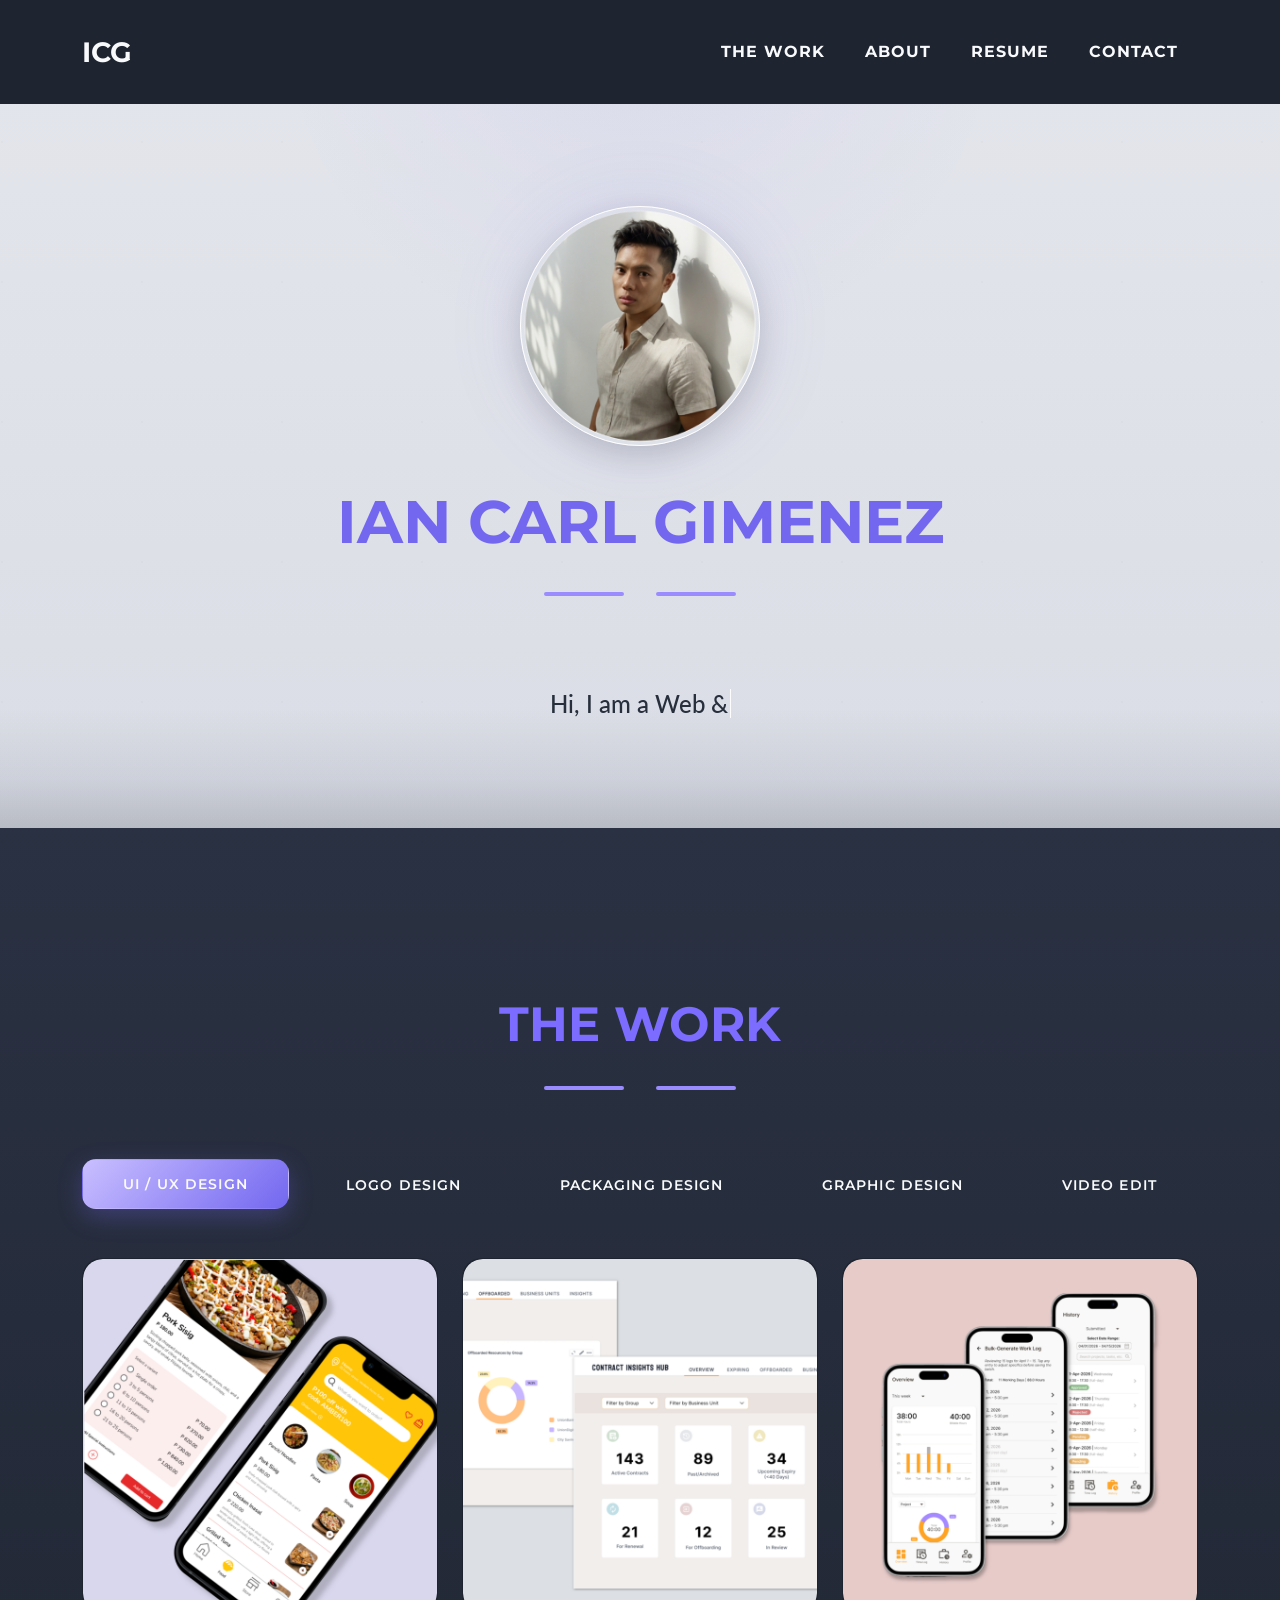
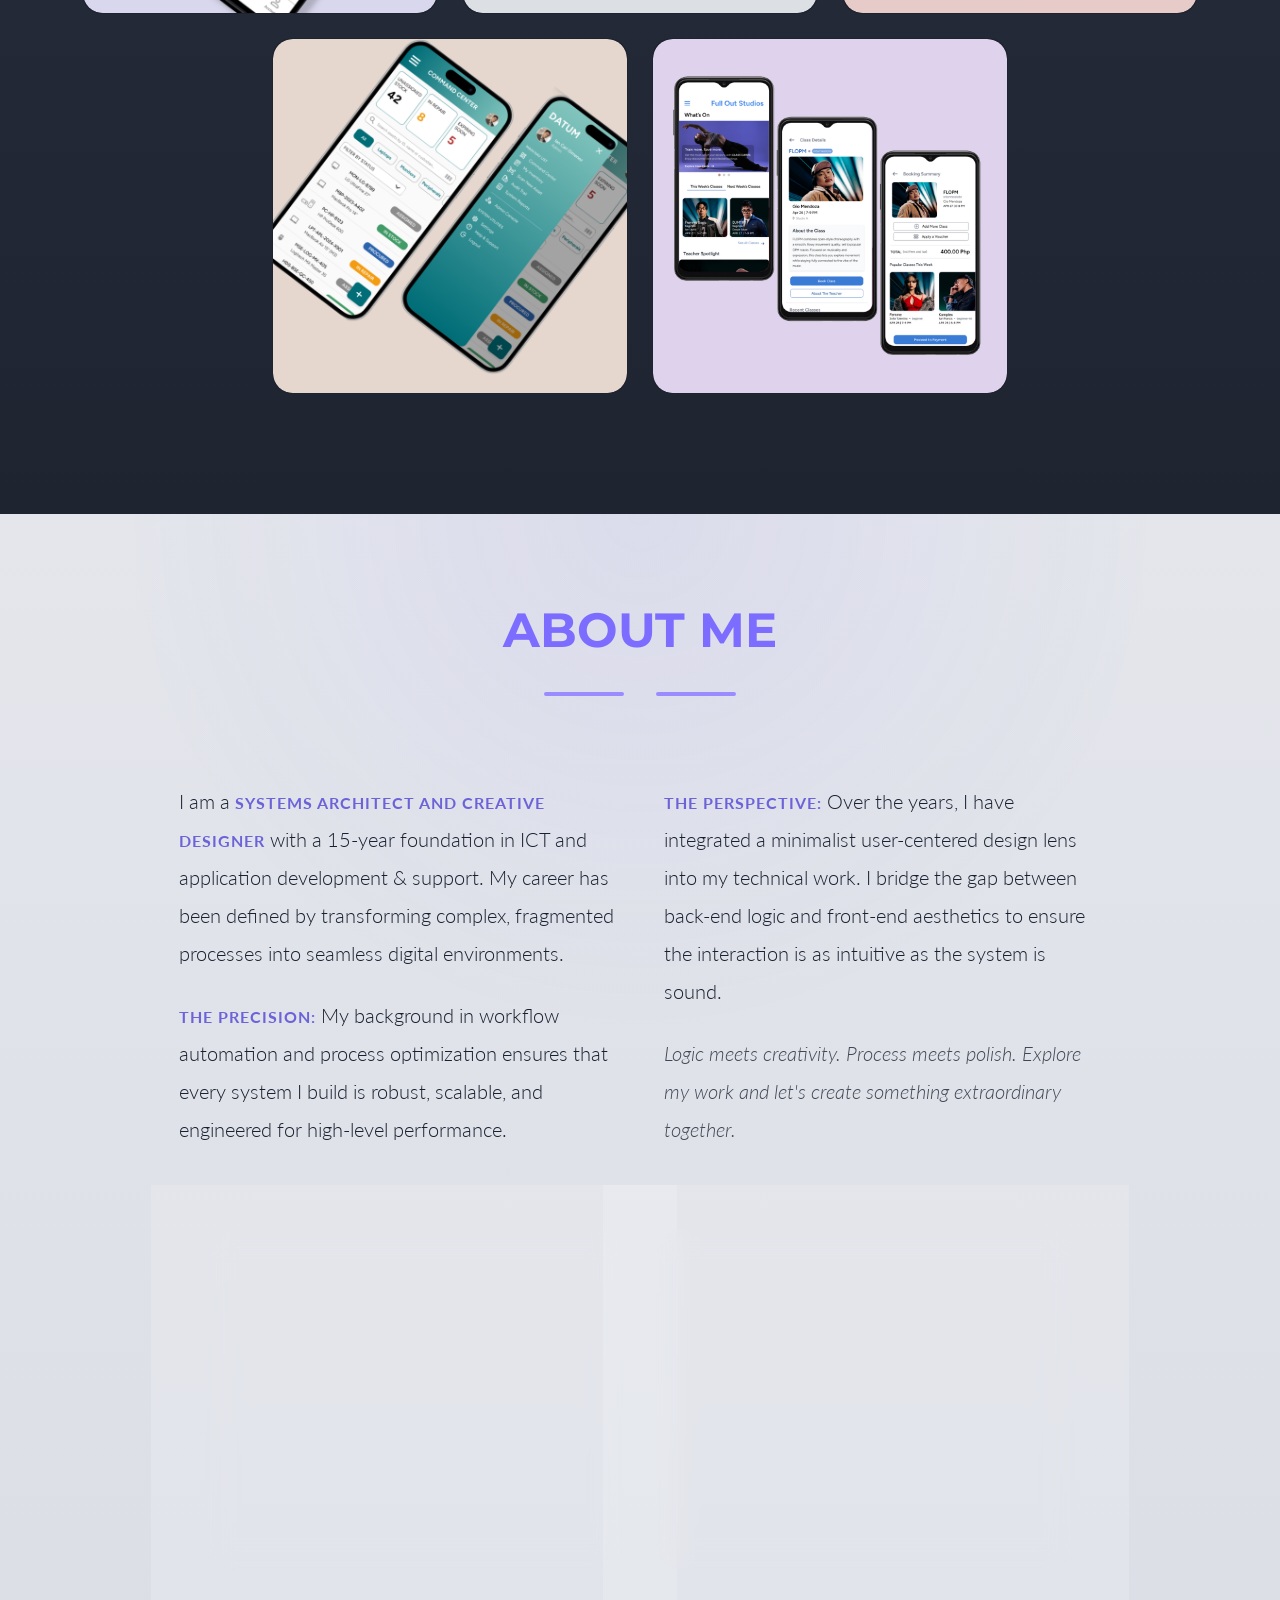
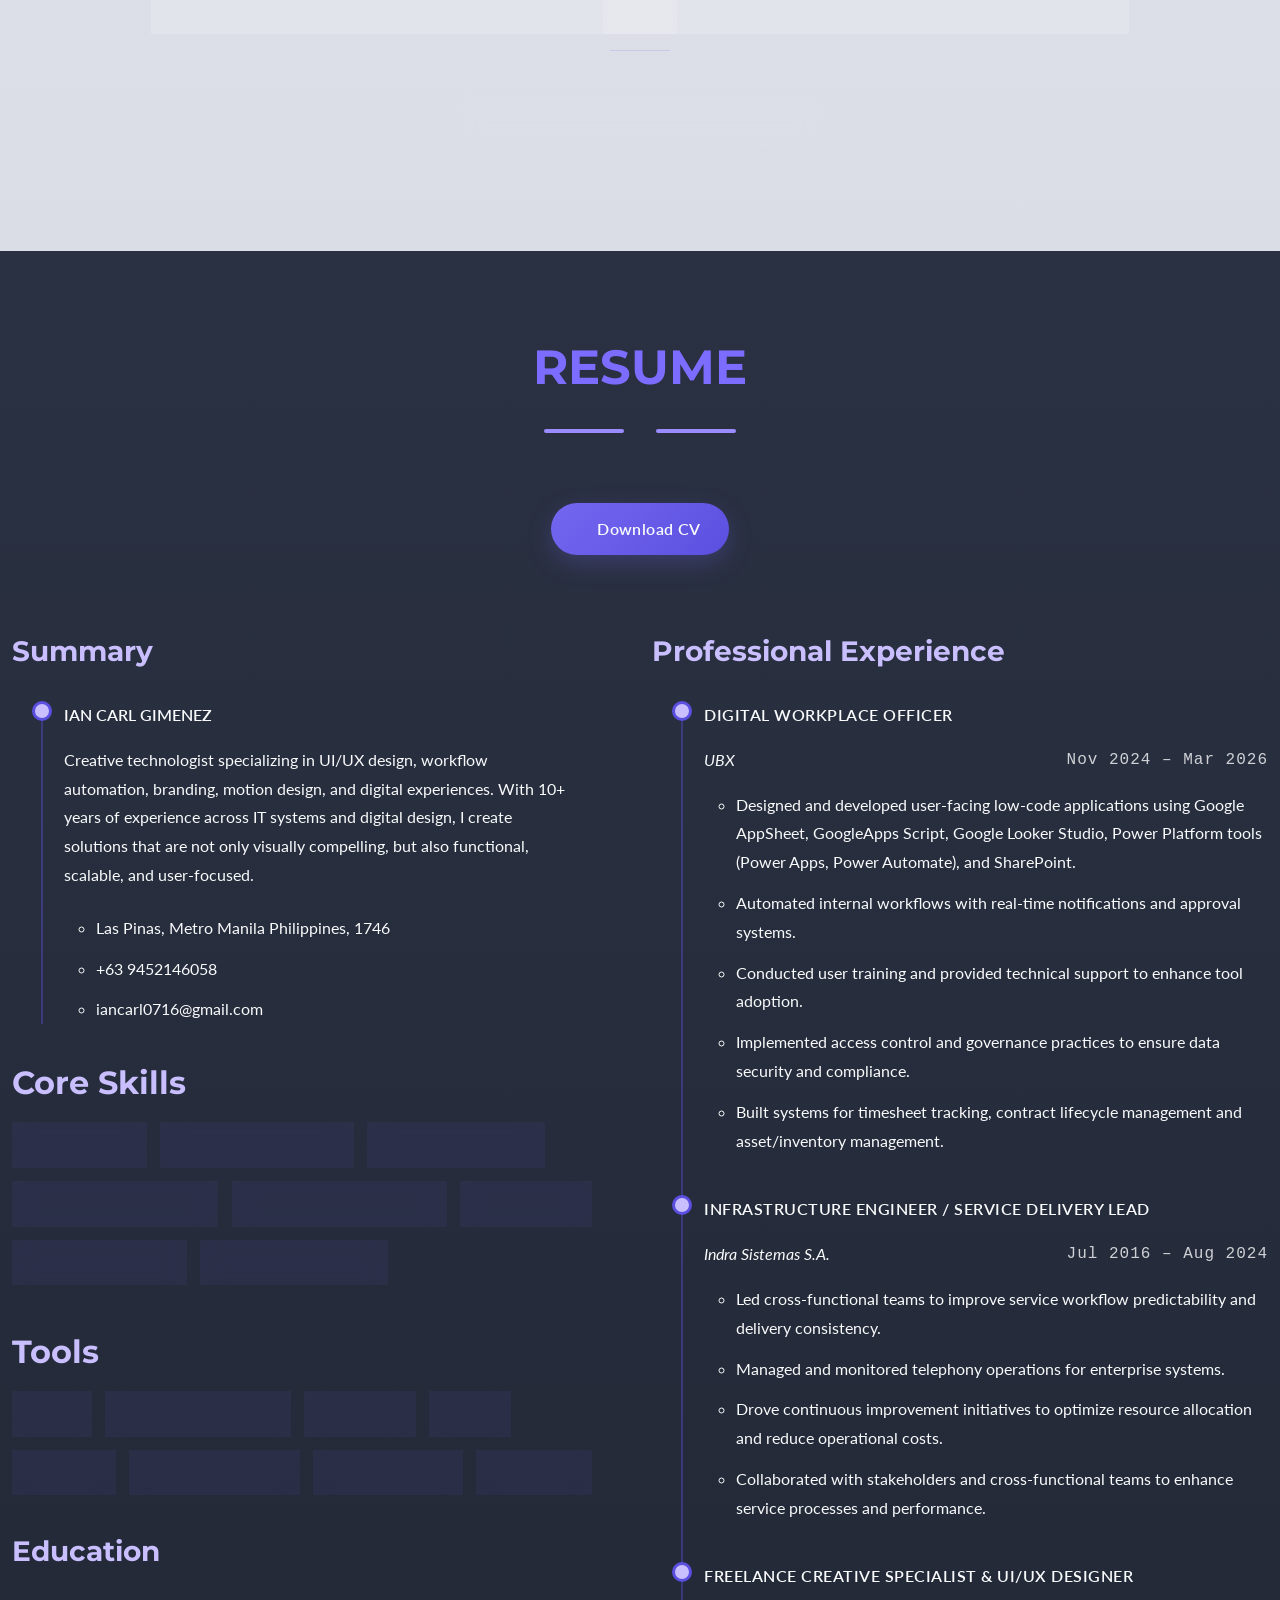
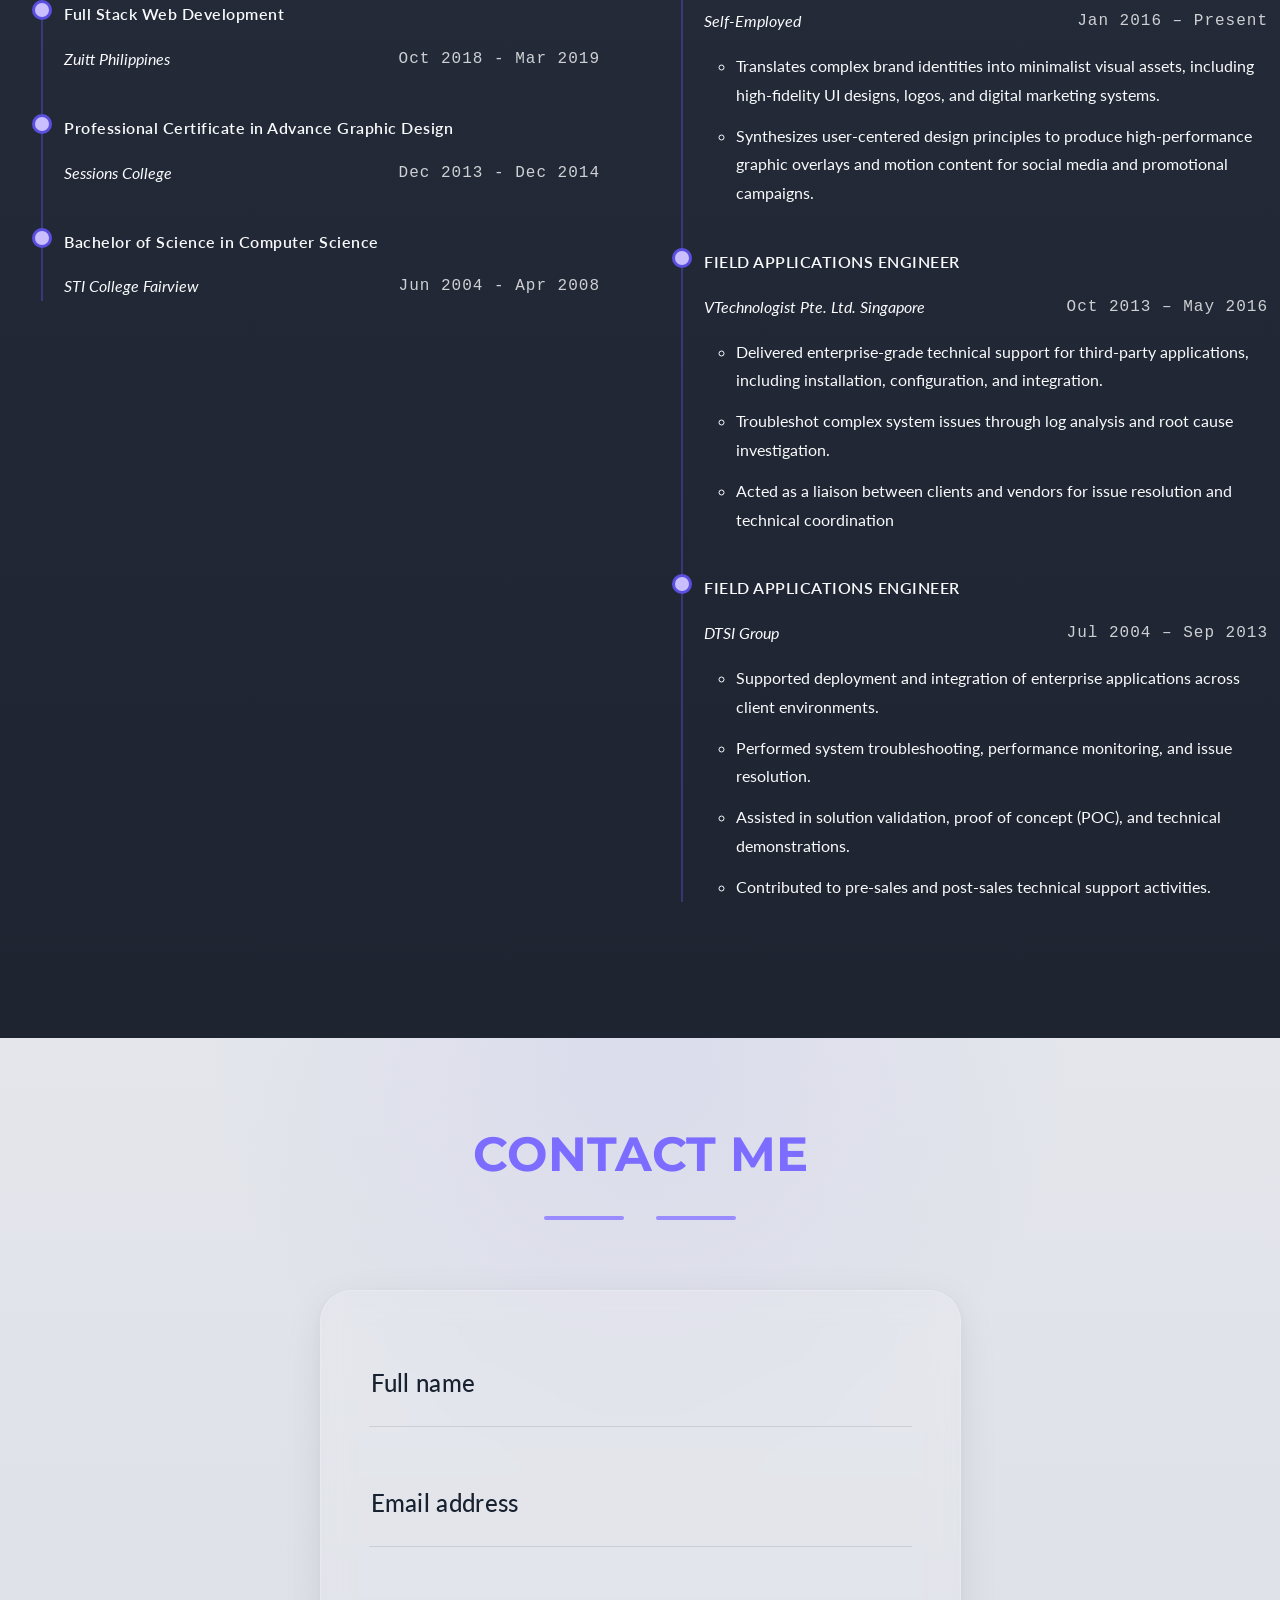
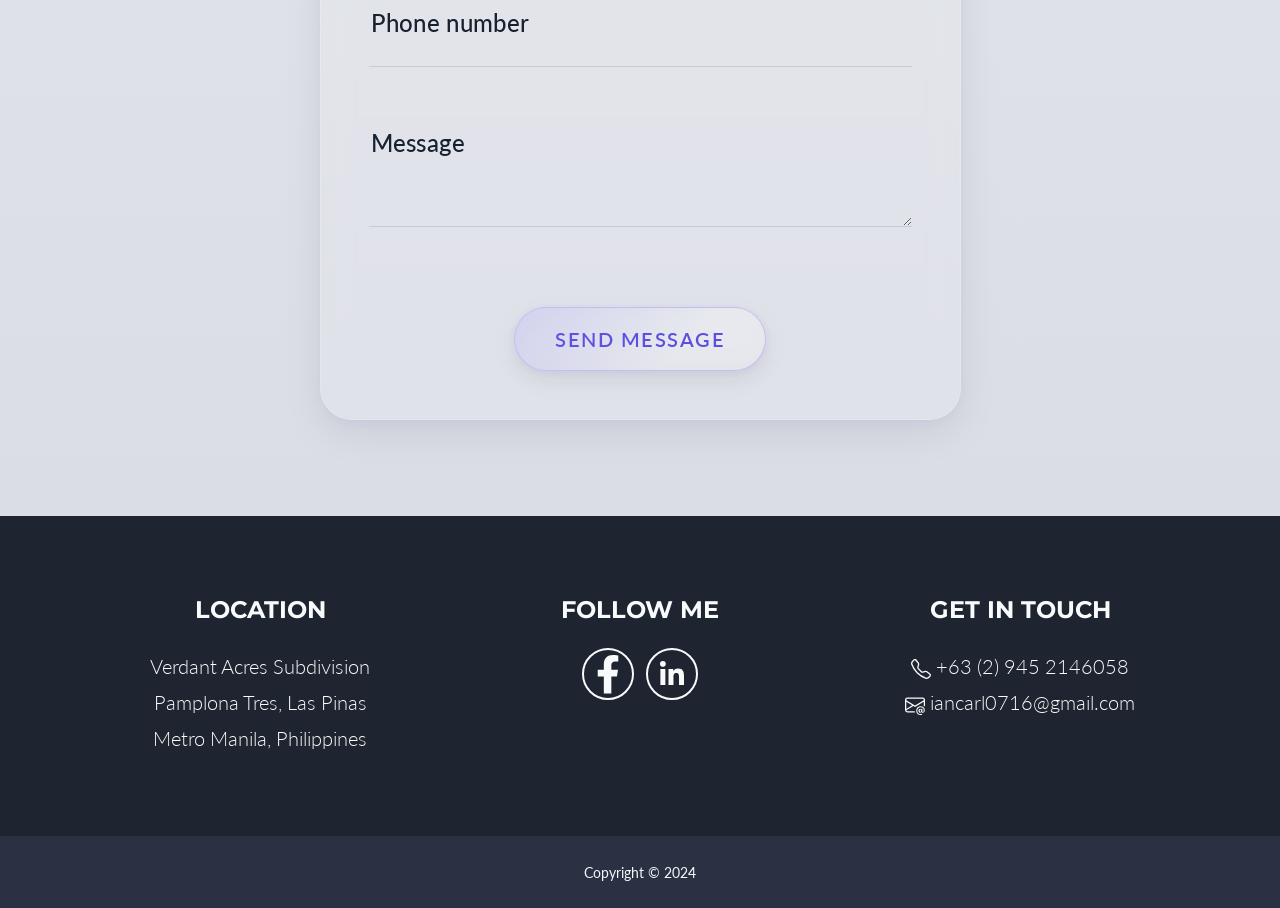
==== index.html @ d0d4a638 "Updated the YouTube link in the video edit section" ====
<!DOCTYPE html>
<html>
<head>
	<meta charset="UTF-8" />
	<meta name="viewport" content="width=device-width, initial-scale=1.0">
	
	<title>Ian Carl Gimenez</title>
	
	<!-- BOOTSTRAP -->
	<link href="https://cdn.jsdelivr.net/npm/bootstrap@5.3.3/dist/css/bootstrap.min.css" rel="stylesheet" integrity="sha384-QWTKZyjpPEjISv5WaRU9OFeRpok6YctnYmDr5pNlyT2bRjXh0JMhjY6hW+ALEwIH" crossorigin="anonymous">
	
	
	<!-- Font Awesome icons (free version)-->
	<script src="https://use.fontawesome.com/releases/v6.3.0/js/all.js" crossorigin="anonymous"></script>
	<!-- Google fonts-->
	<link href="https://fonts.googleapis.com/css?family=Montserrat:400,700" rel="stylesheet" type="text/css" />
	<link href="https://fonts.googleapis.com/css?family=Lato:400,700,400italic,700italic" rel="stylesheet" type="text/css" />
	
	
	<link rel="stylesheet" href="https://cdn.jsdelivr.net/npm/bootstrap-icons@1.11.3/font/bootstrap-icons.min.css">
	<link rel="stylesheet" href="./assets/css/style.css">
</head>
<body onload="typeWriter();" data-bs-spy="scroll" data-bs-target="#mainNav" data-bs-offset="100" tabindex="0">
	<!-- Navigation -->
	<nav class="navbar navbar-expand-lg bg-navbar text-uppercase fixed-top" id="mainNav">
		<div class="container">
			<a class="navbar-brand" href="#page-top">ICG</a>
			<button class="navbar-toggler text-uppercase font-weight-bold bg-primary text-white rounded" type="button" data-bs-toggle="collapse" data-bs-target="#navbarResponsive" aria-controls="navbarResponsive" aria-expanded="false" aria-label="Toggle navigation">
				Menu
				<svg class="svg-inline--fa fa-bars" aria-hidden="true" focusable="false" data-prefix="fas" data-icon="bars" role="img" xmlns="http://www.w3.org/2000/svg" viewBox="0 0 448 512" data-fa-i2svg=""><path fill="currentColor" d="M0 96C0 78.3 14.3 64 32 64H416c17.7 0 32 14.3 32 32s-14.3 32-32 32H32C14.3 128 0 113.7 0 96zM0 256c0-17.7 14.3-32 32-32H416c17.7 0 32 14.3 32 32s-14.3 32-32 32H32c-17.7 0-32-14.3-32-32zM448 416c0 17.7-14.3 32-32 32H32c-17.7 0-32-14.3-32-32s14.3-32 32-32H416c17.7 0 32 14.3 32 32z"></path></svg><!-- <i class="fas fa-bars"></i> Font Awesome fontawesome.com -->
			</button>
			<div class="collapse navbar-collapse" id="navbarResponsive">
				<ul class="navbar-nav ms-auto">
					<li class="nav-item mx-0 mx-lg-1"><a class="nav-link py-3 px-0 px-lg-3" href="#portfolio">The Work</a></li>
					<li class="nav-item mx-0 mx-lg-1"><a class="nav-link py-3 px-0 px-lg-3" href="#about">About</a></li>
					<li class="nav-item mx-0 mx-lg-1"><a class="nav-link py-3 px-0 px-lg-3" href="#resume">Resume</a></li>
					<li class="nav-item mx-0 mx-lg-1"><a class="nav-link py-3 px-0 px-lg-3" href="#contact">Contact</a></li>
				</ul>
			</div>
		</div>
	</nav>
	
	<!-- Masthead -->
	<header class="masthead bg-primary text-secondary text-center">
		<div class="container d-flex align-items-center flex-column">
			<!-- Masthead Avatar Image-->
			<img class="masthead-avatar mb-5" src="./assets/img/me.png" alt="...">
			<!-- Masthead Heading-->
			<h1 class="masthead-heading text-uppercase mb-0">Ian Carl Gimenez</h1>
			<!-- Icon Divider-->
			<div class="divider-custom divider-light">
				<div class="divider-custom-line"></div>
				<div class="divider-custom-icon"><svg class="svg-inline--fa fa-star" aria-hidden="true" focusable="false" data-prefix="fas" data-icon="star" role="img" xmlns="http://www.w3.org/2000/svg" viewBox="0 0 576 512" data-fa-i2svg=""><path fill="currentColor" d="M316.9 18C311.6 7 300.4 0 288.1 0s-23.4 7-28.8 18L195 150.3 51.4 171.5c-12 1.8-22 10.2-25.7 21.7s-.7 24.2 7.9 32.7L137.8 329 113.2 474.7c-2 12 3 24.2 12.9 31.3s23 8 33.8 2.3l128.3-68.5 128.3 68.5c10.8 5.7 23.9 4.9 33.8-2.3s14.9-19.3 12.9-31.3L438.5 329 542.7 225.9c8.6-8.5 11.7-21.2 7.9-32.7s-13.7-19.9-25.7-21.7L381.2 150.3 316.9 18z"></path></svg><!-- <i class="fas fa-star"></i> Font Awesome fontawesome.com --></div>
				<div class="divider-custom-line"></div>
			</div>
			<!-- Masthead Subheading-->
			<p id="my-roles" class="masthead-subheading font-weight-light mb-0 typewrite" data-period="2000" data-type='["Hi, I am a Web & Graphic Designer.","I am a Workflow Automation Specialist.","I am a Video Editor.","I am Creative.","I love to design."]'>	
				<span class="wrap"></span>
			</p>

			<p class="visually-hidden">Ian Carl Gimenez: Software Engineer Architect, Digital Workplace Officer, and Workflow Automation Expert.</p>
		</div>
	</header>
	
	<!-- Portfolio Section -->
	<section class="page-section portfolio bg-secondary" id="portfolio">
		<div class="container">
			<!-- Portfolio Section Heading-->
			<h2 class="page-section-heading text-center text-uppercase text-secondary mb-0">The Work</h2>
			<!-- Icon Divider-->
			<div class="divider-custom">
				<div class="divider-custom-line"></div>
				<div class="divider-custom-icon"><svg class="svg-inline--fa fa-star" aria-hidden="true" focusable="false" data-prefix="fas" data-icon="star" role="img" xmlns="http://www.w3.org/2000/svg" viewBox="0 0 576 512" data-fa-i2svg=""><path fill="currentColor" d="M316.9 18C311.6 7 300.4 0 288.1 0s-23.4 7-28.8 18L195 150.3 51.4 171.5c-12 1.8-22 10.2-25.7 21.7s-.7 24.2 7.9 32.7L137.8 329 113.2 474.7c-2 12 3 24.2 12.9 31.3s23 8 33.8 2.3l128.3-68.5 128.3 68.5c10.8 5.7 23.9 4.9 33.8-2.3s14.9-19.3 12.9-31.3L438.5 329 542.7 225.9c8.6-8.5 11.7-21.2 7.9-32.7s-13.7-19.9-25.7-21.7L381.2 150.3 316.9 18z"></path></svg><!-- <i class="fas fa-star"></i> Font Awesome fontawesome.com --></div>
				<div class="divider-custom-line"></div>
			</div>
			
			<ul class="nav nav-pills nav-fill mb-3" id="portfolio-tab" role="tablist">

				<li class="nav-item">
					<a class="nav-link active" id="pills-uiux-tab" data-bs-toggle="pill" data-bs-target="#pills-uiux" role="tab" aria-controls="pills-uiux" aria-selected="false">UI / UX Design</a>
				</li>

				<li class="nav-item">
					<a class="nav-link" id="pills-branding-tab" data-bs-toggle="pill" data-bs-target="#pills-branding" role="tab" aria-controls="pills-branding" aria-selected="true">Logo Design</a>
				</li>

				<li class="nav-item">
					<a class="nav-link" id="pills-packaging-tab" data-bs-toggle="pill" data-bs-target="#pills-packaging" role="tab" aria-controls="pills-packaging" aria-selected="false">Packaging Design</a>
				</li>

				<li class="nav-item">
					<a class="nav-link" id="pills-graphic-tab" data-bs-toggle="pill" data-bs-target="#pills-graphic" role="tab" aria-controls="pills-graphic" aria-selected="false">Graphic Design</a>
				</li>

				<li class="nav-item">
					<a class="nav-link" id="pills-video-tab" data-bs-toggle="pill" data-bs-target="#pills-video" role="tab" aria-controls="pills-video" aria-selected="false">Video Edit</a>
				</li>
			</ul>

			<div class="tab-content" id="pills-tabContent">

				<!-- UI / UX DESIGN SECTION -->
				<div class="tab-pane show active" id="pills-uiux" role="tabpanel" aria-labelledby="pills-uiux-tab">
					
					<!-- Portfolio Grid Items-->
					<div class="row justify-content-center mt-5" id="uiux-grid">

						<!-- Portfolio Item - UI/UX DESIGN Item 1-->
						<div class="col-md-6 col-lg-4 mb-4">
							<div class="portfolio-item mx-auto" data-bs-toggle="modal" data-bs-target="#modal-amber-food">
								<div class="custom-hover-caption h-100 w-100">
									<div class="custom-hover-content text-white">

										<div class="center-content-box">
											<svg class="svg-inline--fa fa-plus fa-3x plus-icon" aria-hidden="true" focusable="false" data-prefix="fas" data-icon="plus" role="img" xmlns="http://www.w3.org/2000/svg" viewBox="0 0 448 512" data-fa-i2svg=""><path fill="currentColor" d="M240 80c0-17.7-14.3-32-32-32s-32 14.3-32 32V224H32c-17.7 0-32 14.3-32 32s14.3 32 32 32H176V432c0 17.7 14.3 32 32 32s32-14.3 32-32V288H384c17.7 0 32-14.3 32-32s-14.3-32-32-32H240V80z"></path></svg>
										</div>

										<div class="bottom-text-box w-100">
											<h5 class="thumbnail-title">Amber Food App</h5>
										</div>
										
									</div> 
								</div>
								
								<img class="img-fluid" src="assets/img/portfolio/amber food mobile app.png" alt="Amber Food mobile app UI/UX design">
							</div>
						</div>

						<!-- Portfolio Item - UI/UX DESIGN Item 2-->
						<div class="col-md-6 col-lg-4 mb-4">
							<div class="portfolio-item mx-auto" data-bs-toggle="modal" data-bs-target="#modal-contract-mgmt">
								<div class="custom-hover-caption h-100 w-100">
									<div class="custom-hover-content text-white">

										<div class="center-content-box">
											<svg class="svg-inline--fa fa-plus fa-3x plus-icon" aria-hidden="true" focusable="false" data-prefix="fas" data-icon="plus" role="img" xmlns="http://www.w3.org/2000/svg" viewBox="0 0 448 512" data-fa-i2svg=""><path fill="currentColor" d="M240 80c0-17.7-14.3-32-32-32s-32 14.3-32 32V224H32c-17.7 0-32 14.3-32 32s14.3 32 32 32H176V432c0 17.7 14.3 32 32 32s32-14.3 32-32V288H384c17.7 0 32-14.3 32-32s-14.3-32-32-32H240V80z"></path></svg>
										</div>

										<div class="bottom-text-box w-100">
											<h5 class="thumbnail-title">Contract Insights Hub</h5>
										</div>
										
									</div> 
								</div>
								
								<img class="img-fluid" src="assets/img/portfolio/contract dashboard.jpg" alt="Contract Insights Hub UI/UX design">
							</div>
						</div>

						<!-- Portfolio Item - UI/UX DESIGN Item 3-->
						<div class="col-md-6 col-lg-4 mb-4">
							<div class="portfolio-item mx-auto" data-bs-toggle="modal" data-bs-target="#modal-worklog-manager">
								<div class="custom-hover-caption h-100 w-100">
									<div class="custom-hover-content text-white">

										<div class="center-content-box">
											<svg class="svg-inline--fa fa-plus fa-3x plus-icon" aria-hidden="true" focusable="false" data-prefix="fas" data-icon="plus" role="img" xmlns="http://www.w3.org/2000/svg" viewBox="0 0 448 512" data-fa-i2svg=""><path fill="currentColor" d="M240 80c0-17.7-14.3-32-32-32s-32 14.3-32 32V224H32c-17.7 0-32 14.3-32 32s14.3 32 32 32H176V432c0 17.7 14.3 32 32 32s32-14.3 32-32V288H384c17.7 0 32-14.3 32-32s-14.3-32-32-32H240V80z"></path></svg>
										</div>

										<div class="bottom-text-box w-100">
											<h5 class="thumbnail-title">Worklog Manager</h5>
										</div>
										
									</div> 
								</div>
								
								<img class="img-fluid" src="assets/img/portfolio/work log manager.png" alt="Worklog Manager UI/UX design">
							</div>
						</div>

						<!-- Portfolio Item - UI/UX DESIGN Item 4-->
						<div class="col-md-6 col-lg-4 mb-4">
							<div class="portfolio-item mx-auto" data-bs-toggle="modal" data-bs-target="#modal-datum">
								<div class="custom-hover-caption h-100 w-100">
									<div class="custom-hover-content text-white">

										<div class="center-content-box">
											<svg class="svg-inline--fa fa-plus fa-3x plus-icon" aria-hidden="true" focusable="false" data-prefix="fas" data-icon="plus" role="img" xmlns="http://www.w3.org/2000/svg" viewBox="0 0 448 512" data-fa-i2svg=""><path fill="currentColor" d="M240 80c0-17.7-14.3-32-32-32s-32 14.3-32 32V224H32c-17.7 0-32 14.3-32 32s14.3 32 32 32H176V432c0 17.7 14.3 32 32 32s32-14.3 32-32V288H384c17.7 0 32-14.3 32-32s-14.3-32-32-32H240V80z"></path></svg>
										</div>

										<div class="bottom-text-box w-100">
											<h5 class="thumbnail-title">Asset Inventory Management App</h5>
										</div>
										
									</div> 
								</div>
								
								<img class="img-fluid" src="assets/img/portfolio/datum.png" alt="Asset Inventory Management App UI/UX design">
							</div>
						</div>

						<!-- Portfolio Item - UI/UX DESIGN Item 5-->
						<div class="col-md-6 col-lg-4 mb-4">
							<div class="portfolio-item mx-auto" data-bs-toggle="modal" data-bs-target="#modal-full-out-studios">
								<div class="custom-hover-caption h-100 w-100">
									<div class="custom-hover-content text-white">

										<div class="center-content-box">
											<svg class="svg-inline--fa fa-plus fa-3x plus-icon" aria-hidden="true" focusable="false" data-prefix="fas" data-icon="plus" role="img" xmlns="http://www.w3.org/2000/svg" viewBox="0 0 448 512" data-fa-i2svg=""><path fill="currentColor" d="M240 80c0-17.7-14.3-32-32-32s-32 14.3-32 32V224H32c-17.7 0-32 14.3-32 32s14.3 32 32 32H176V432c0 17.7 14.3 32 32 32s32-14.3 32-32V288H384c17.7 0 32-14.3 32-32s-14.3-32-32-32H240V80z"></path></svg>
										</div>

										<div class="bottom-text-box w-100">
											<h5 class="thumbnail-title">Dance Class Booking Experience</h5>
										</div>
										
									</div> 
								</div>
								
								<img class="img-fluid" src="assets/img/portfolio/full out studios website - mobile.png" alt="Full Out Studios website mobile UI/UX design">
							</div>
						</div>
					</div> 
				</div>

				<!-- BRANDING & IDENTITY SECTION -->
				<div class="tab-pane" id="pills-branding" role="tabpanel" aria-labelledby="pills-branding-tab">
					
					<!-- Portfolio Grid Items-->
					<div class="row justify-content-center mt-5" id="branding-grid">
						
						<!-- Portfolio Item - ICG Creative -->
						<div class="col-md-6 col-lg-4 mb-4">
							<div class="portfolio-item mx-auto" data-bs-toggle="modal" data-bs-target="#portfolioModal_icgCreative">
								<div class="custom-hover-caption h-100 w-100">
									<div class="custom-hover-content text-white">

										<div class="center-content-box">
											<svg class="svg-inline--fa fa-eye fa-3x plus-icon" aria-hidden="true" focusable="false" data-prefix="fas" data-icon="eye" role="img" xmlns="http://www.w3.org/2000/svg" viewBox="0 0 576 512"><path fill="currentColor" d="M288 32c-80.8 0-145.5 36.8-192.6 80.6C48.6 156 17.3 208 2.5 243.7c-3.3 7.9-3.3 16.7 0 24.6C17.3 304 48.6 356 95.4 399.4C142.5 443.2 207.2 480 288 480s145.5-36.8 192.6-80.6c46.8-43.4 78.1-95.4 92.9-131.1c3.3-7.9 3.3-16.7 0-24.6C558.7 208 527.4 156 480.6 112.6C433.5 68.8 368.8 32 288 32zM144 256a144 144 0 1 1 288 0 144 144 0 1 1 -288 0zm144-64a64 64 0 1 0 0 128 64 64 0 1 0 0-128z"></path></svg>
										</div>

										<div class="bottom-text-box w-100">
											<h5 class="thumbnail-title">ICG Creative</h5>
										</div>

									</div>
								</div>
								<img class="img-fluid" src="assets/img/portfolio/logo design/ICG Creative.png" alt="ICG Creative logo">
							</div>
						</div>
										
						<!-- Portfolio Item - Olivia's -->
						<div class="col-md-6 col-lg-4 mb-4">
							<div class="portfolio-item mx-auto" data-bs-toggle="modal" data-bs-target="#portfolioModal_olivias">
								<div class="custom-hover-caption h-100 w-100">
									<div class="custom-hover-content text-white">
										
										<div class="center-content-box">
											<svg class="svg-inline--fa fa-eye fa-3x plus-icon" aria-hidden="true" focusable="false" data-prefix="fas" data-icon="eye" role="img" xmlns="http://www.w3.org/2000/svg" viewBox="0 0 576 512"><path fill="currentColor" d="M288 32c-80.8 0-145.5 36.8-192.6 80.6C48.6 156 17.3 208 2.5 243.7c-3.3 7.9-3.3 16.7 0 24.6C17.3 304 48.6 356 95.4 399.4C142.5 443.2 207.2 480 288 480s145.5-36.8 192.6-80.6c46.8-43.4 78.1-95.4 92.9-131.1c3.3-7.9 3.3-16.7 0-24.6C558.7 208 527.4 156 480.6 112.6C433.5 68.8 368.8 32 288 32zM144 256a144 144 0 1 1 288 0 144 144 0 1 1 -288 0zm144-64a64 64 0 1 0 0 128 64 64 0 1 0 0-128z"></path></svg>
										</div>

										<div class="bottom-text-box">
											<h5 class="thumbnail-title">Olivia's</h5>
										</div>
									
									</div>	
								</div>
								<img class="img-fluid" src="assets/img/portfolio/logo design/Olivia's.png" alt="Olivia's logo">
							</div>
						</div>

						<!-- Portfolio Item - Robert's -->
						<div class="col-md-6 col-lg-4 mb-4">
							<div class="portfolio-item mx-auto" data-bs-toggle="modal" data-bs-target="#portfolioModal_roberts">
								<div class="custom-hover-caption h-100 w-100">
									<div class="custom-hover-content text-white">
										
										<div class="center-content-box">
											<svg class="svg-inline--fa fa-eye fa-3x plus-icon" aria-hidden="true" focusable="false" data-prefix="fas" data-icon="eye" role="img" xmlns="http://www.w3.org/2000/svg" viewBox="0 0 576 512"><path fill="currentColor" d="M288 32c-80.8 0-145.5 36.8-192.6 80.6C48.6 156 17.3 208 2.5 243.7c-3.3 7.9-3.3 16.7 0 24.6C17.3 304 48.6 356 95.4 399.4C142.5 443.2 207.2 480 288 480s145.5-36.8 192.6-80.6c46.8-43.4 78.1-95.4 92.9-131.1c3.3-7.9 3.3-16.7 0-24.6C558.7 208 527.4 156 480.6 112.6C433.5 68.8 368.8 32 288 32zM144 256a144 144 0 1 1 288 0 144 144 0 1 1 -288 0zm144-64a64 64 0 1 0 0 128 64 64 0 1 0 0-128z"></path></svg>
										</div>

										<div class="bottom-text-box">
											<h5 class="thumbnail-title">Robert's</h5>
										</div>
									
									</div>	
								</div>
								<img class="img-fluid" src="assets/img/portfolio/logo design/Robert's.png" alt="Robert's logo">
							</div>
						</div>

						<!-- Portfolio Item - TeaSeven -->
						<div class="col-md-6 col-lg-4 mb-4 mb-lg-0">
							<div class="portfolio-item mx-auto" data-bs-toggle="modal" data-bs-target="#portfolioModal_teaSeven">
								<div class="custom-hover-caption h-100 w-100">
									<div class="custom-hover-content text-white">
										
										<div class="center-content-box">
											<svg class="svg-inline--fa fa-eye fa-3x plus-icon" aria-hidden="true" focusable="false" data-prefix="fas" data-icon="eye" role="img" xmlns="http://www.w3.org/2000/svg" viewBox="0 0 576 512"><path fill="currentColor" d="M288 32c-80.8 0-145.5 36.8-192.6 80.6C48.6 156 17.3 208 2.5 243.7c-3.3 7.9-3.3 16.7 0 24.6C17.3 304 48.6 356 95.4 399.4C142.5 443.2 207.2 480 288 480s145.5-36.8 192.6-80.6c46.8-43.4 78.1-95.4 92.9-131.1c3.3-7.9 3.3-16.7 0-24.6C558.7 208 527.4 156 480.6 112.6C433.5 68.8 368.8 32 288 32zM144 256a144 144 0 1 1 288 0 144 144 0 1 1 -288 0zm144-64a64 64 0 1 0 0 128 64 64 0 1 0 0-128z"></path></svg>
										</div>

										<div class="bottom-text-box">
											<h5 class="thumbnail-title">TeaSeven</h5>
										</div>
									
									</div>	
								</div>
								<img class="img-fluid" src="assets/img/portfolio/logo design/TeaSeven.png" alt="TeaSeven logo">
							</div>
						</div>

						<!-- Portfolio Item - Mock & Proper -->
						<div class="col-md-6 col-lg-4 mb-4 mb-lg-0">
							<div class="portfolio-item mx-auto" data-bs-toggle="modal" data-bs-target="#portfolioModal_mockAndProper">
								<div class="custom-hover-caption h-100 w-100">
									<div class="custom-hover-content text-white">
										
										<div class="center-content-box">
											<svg class="svg-inline--fa fa-eye fa-3x plus-icon" aria-hidden="true" focusable="false" data-prefix="fas" data-icon="eye" role="img" xmlns="http://www.w3.org/2000/svg" viewBox="0 0 576 512"><path fill="currentColor" d="M288 32c-80.8 0-145.5 36.8-192.6 80.6C48.6 156 17.3 208 2.5 243.7c-3.3 7.9-3.3 16.7 0 24.6C17.3 304 48.6 356 95.4 399.4C142.5 443.2 207.2 480 288 480s145.5-36.8 192.6-80.6c46.8-43.4 78.1-95.4 92.9-131.1c3.3-7.9 3.3-16.7 0-24.6C558.7 208 527.4 156 480.6 112.6C433.5 68.8 368.8 32 288 32zM144 256a144 144 0 1 1 288 0 144 144 0 1 1 -288 0zm144-64a64 64 0 1 0 0 128 64 64 0 1 0 0-128z"></path></svg>
										</div>

										<div class="bottom-text-box">
											<h5 class="thumbnail-title">MOck & Proper</h5>
										</div>
									
									</div>	
								</div>
								<img class="img-fluid" src="assets/img/portfolio/logo design/Mock & Proper_.png" alt="Mock & Proper logo">
							</div>
						</div>

						<!-- Portfolio Item - Elsa's Jewelry Box-->
						<div class="col-md-6 col-lg-4 mb-4 mb-md-0">
							<div class="portfolio-item mx-auto" data-bs-toggle="modal" data-bs-target="#portfolioModal_elsasJewelryBox">
								<div class="custom-hover-caption h-100 w-100">
									<div class="custom-hover-content text-white">
										
										<div class="center-content-box">
											<svg class="svg-inline--fa fa-eye fa-3x plus-icon" aria-hidden="true" focusable="false" data-prefix="fas" data-icon="eye" role="img" xmlns="http://www.w3.org/2000/svg" viewBox="0 0 576 512"><path fill="currentColor" d="M288 32c-80.8 0-145.5 36.8-192.6 80.6C48.6 156 17.3 208 2.5 243.7c-3.3 7.9-3.3 16.7 0 24.6C17.3 304 48.6 356 95.4 399.4C142.5 443.2 207.2 480 288 480s145.5-36.8 192.6-80.6c46.8-43.4 78.1-95.4 92.9-131.1c3.3-7.9 3.3-16.7 0-24.6C558.7 208 527.4 156 480.6 112.6C433.5 68.8 368.8 32 288 32zM144 256a144 144 0 1 1 288 0 144 144 0 1 1 -288 0zm144-64a64 64 0 1 0 0 128 64 64 0 1 0 0-128z"></path></svg>
										</div>

										<div class="bottom-text-box">
											<h5 class="thumbnail-title">Elsa's Jewelry Box</h5>
										</div>
									
									</div>	
								</div>
								<img class="img-fluid" src="assets/img/portfolio/logo design/Elsa's Jewelry Box.png" alt="Elsa's Jewelry Box logo">
							</div>
						</div>

						<!-- Portfolio Item - Timog-->
						<div class="col-md-6 col-lg-4 mb-4 mb-md-0">
							<div class="portfolio-item mx-auto" data-bs-toggle="modal" data-bs-target="#portfolioModal_timog">
								<div class="custom-hover-caption h-100 w-100">
									<div class="custom-hover-content text-white">
										
										<div class="center-content-box">
											<svg class="svg-inline--fa fa-eye fa-3x plus-icon" aria-hidden="true" focusable="false" data-prefix="fas" data-icon="eye" role="img" xmlns="http://www.w3.org/2000/svg" viewBox="0 0 576 512"><path fill="currentColor" d="M288 32c-80.8 0-145.5 36.8-192.6 80.6C48.6 156 17.3 208 2.5 243.7c-3.3 7.9-3.3 16.7 0 24.6C17.3 304 48.6 356 95.4 399.4C142.5 443.2 207.2 480 288 480s145.5-36.8 192.6-80.6c46.8-43.4 78.1-95.4 92.9-131.1c3.3-7.9 3.3-16.7 0-24.6C558.7 208 527.4 156 480.6 112.6C433.5 68.8 368.8 32 288 32zM144 256a144 144 0 1 1 288 0 144 144 0 1 1 -288 0zm144-64a64 64 0 1 0 0 128 64 64 0 1 0 0-128z"></path></svg>
										</div>

										<div class="bottom-text-box">
											<h5 class="thumbnail-title">Timog</h5>
										</div>
									
									</div>	
								</div>
								<img class="img-fluid" src="assets/img/portfolio/logo design/Timog.png" alt="Timog logo">
							</div>
						</div>
						
						<!-- Portfolio Item - MJEV-->
						<!-- <div class="col-md-6 col-lg-4 mb-4 mb-md-0">
							<div class="portfolio-item mx-auto" data-bs-toggle="modal" data-bs-target="#portfolioModal_logoDesign8">
								<div class="custom-hover-caption h-100 w-100">
									<div class="custom-hover-content text-white">
										
										<div class="center-content-box">
											<svg class="svg-inline--fa fa-eye fa-3x plus-icon" aria-hidden="true" focusable="false" data-prefix="fas" data-icon="eye" role="img" xmlns="http://www.w3.org/2000/svg" viewBox="0 0 576 512"><path fill="currentColor" d="M288 32c-80.8 0-145.5 36.8-192.6 80.6C48.6 156 17.3 208 2.5 243.7c-3.3 7.9-3.3 16.7 0 24.6C17.3 304 48.6 356 95.4 399.4C142.5 443.2 207.2 480 288 480s145.5-36.8 192.6-80.6c46.8-43.4 78.1-95.4 92.9-131.1c3.3-7.9 3.3-16.7 0-24.6C558.7 208 527.4 156 480.6 112.6C433.5 68.8 368.8 32 288 32zM144 256a144 144 0 1 1 288 0 144 144 0 1 1 -288 0zm144-64a64 64 0 1 0 0 128 64 64 0 1 0 0-128z"></path></svg>
										</div>

										<div class="bottom-text-box">
											<h5 class="thumbnail-title">MJEV</h5>
										</div>
									
									</div>	
								</div>
								<img class="img-fluid" src="assets/img/portfolio/logo design/MJEV.png" alt="MJEV logo">
							</div>
						</div> -->
						
						<!-- Portfolio Item - myFitnessPal-->
						<!-- <div class="col-md-6 col-lg-4 mb-4 mb-md-0">
							<div class="portfolio-item mx-auto" data-bs-toggle="modal" data-bs-target="#portfolioModal_logoDesign9">
								<div class="custom-hover-caption h-100 w-100">
									<div class="custom-hover-content text-white">
										
										<div class="center-content-box">
											<svg class="svg-inline--fa fa-eye fa-3x plus-icon" aria-hidden="true" focusable="false" data-prefix="fas" data-icon="eye" role="img" xmlns="http://www.w3.org/2000/svg" viewBox="0 0 576 512"><path fill="currentColor" d="M288 32c-80.8 0-145.5 36.8-192.6 80.6C48.6 156 17.3 208 2.5 243.7c-3.3 7.9-3.3 16.7 0 24.6C17.3 304 48.6 356 95.4 399.4C142.5 443.2 207.2 480 288 480s145.5-36.8 192.6-80.6c46.8-43.4 78.1-95.4 92.9-131.1c3.3-7.9 3.3-16.7 0-24.6C558.7 208 527.4 156 480.6 112.6C433.5 68.8 368.8 32 288 32zM144 256a144 144 0 1 1 288 0 144 144 0 1 1 -288 0zm144-64a64 64 0 1 0 0 128 64 64 0 1 0 0-128z"></path></svg>
										</div>

										<div class="bottom-text-box">
											<h5 class="thumbnail-title">My FitnessPal</h5>
										</div>
									
									</div>	
								</div>
								<img class="img-fluid" src="assets/img/portfolio/logo design/myfitnesspal.png" alt="myfitnesspal logo">
							</div>
						</div> -->

						<!-- Portfolio Item - BrewBright -->
						<!-- <div class="col-md-6 col-lg-4 mb-4 mb-md-0">
							<div class="portfolio-item mx-auto" data-bs-toggle="modal" data-bs-target="#portfolioModal_logoDesign5">
								<div class="custom-hover-caption h-100 w-100">
									<div class="custom-hover-content text-white">
										
										<div class="center-content-box">
											<svg class="svg-inline--fa fa-eye fa-3x plus-icon" aria-hidden="true" focusable="false" data-prefix="fas" data-icon="eye" role="img" xmlns="http://www.w3.org/2000/svg" viewBox="0 0 576 512"><path fill="currentColor" d="M288 32c-80.8 0-145.5 36.8-192.6 80.6C48.6 156 17.3 208 2.5 243.7c-3.3 7.9-3.3 16.7 0 24.6C17.3 304 48.6 356 95.4 399.4C142.5 443.2 207.2 480 288 480s145.5-36.8 192.6-80.6c46.8-43.4 78.1-95.4 92.9-131.1c3.3-7.9 3.3-16.7 0-24.6C558.7 208 527.4 156 480.6 112.6C433.5 68.8 368.8 32 288 32zM144 256a144 144 0 1 1 288 0 144 144 0 1 1 -288 0zm144-64a64 64 0 1 0 0 128 64 64 0 1 0 0-128z"></path></svg>
										</div>

										<div class="bottom-text-box">
											<h5 class="thumbnail-title">BrewBright</h5>
										</div>
									
									</div>	
								</div>
								<img class="img-fluid" src="assets/img/portfolio/logo design/BrewBright.png" alt="BrewBright logo">
							</div>
						</div> -->

					</div>
				</div>

				<!-- PACKAGING DESIGN -->
				<div class="tab-pane" id="pills-packaging" role="tabpanel" aria-labelledby="pills-packaging-tab">
					
					<!-- Portfolio Grid Items-->
					<div class="row justify-content-center mt-5" id="packaging-grid">
						<!-- Portfolio Item - Packaging Item 1-->
						<div class="col-md-6 col-lg-4 mb-4">
							<div class="portfolio-item mx-auto" data-bs-toggle="modal" data-bs-target="#portfolioModal_takoyakiFoodBox">
								<div class="custom-hover-caption h-100 w-100">
									<div class="custom-hover-content text-white">
										
										<div class="center-content-box">
											<svg class="svg-inline--fa fa-eye fa-3x plus-icon" aria-hidden="true" focusable="false" data-prefix="fas" data-icon="eye" role="img" xmlns="http://www.w3.org/2000/svg" viewBox="0 0 576 512"><path fill="currentColor" d="M288 32c-80.8 0-145.5 36.8-192.6 80.6C48.6 156 17.3 208 2.5 243.7c-3.3 7.9-3.3 16.7 0 24.6C17.3 304 48.6 356 95.4 399.4C142.5 443.2 207.2 480 288 480s145.5-36.8 192.6-80.6c46.8-43.4 78.1-95.4 92.9-131.1c3.3-7.9 3.3-16.7 0-24.6C558.7 208 527.4 156 480.6 112.6C433.5 68.8 368.8 32 288 32zM144 256a144 144 0 1 1 288 0 144 144 0 1 1 -288 0zm144-64a64 64 0 1 0 0 128 64 64 0 1 0 0-128z"></path></svg>
										</div>

										<div class="bottom-text-box">
											<h5 class="thumbnail-title">Takoyaki Food Box Packaging</h5>
										</div>

									</div>
								</div>
								<img class="img-fluid" src="assets/img/portfolio/packaging design/TeaSeven_takoyaki1.png" alt="Takoyaki food packaging design">
							</div>
						</div>

						<!-- Portfolio Item - Packaging Item 2-->
						<div class="col-md-6 col-lg-4 mb-4">
							<div class="portfolio-item mx-auto" data-bs-toggle="modal" data-bs-target="#portfolioModal_takoyakiMilkTeaCup">
								<div class="custom-hover-caption h-100 w-100">
									<div class="custom-hover-content text-white">
										
										<div class="center-content-box">
											<svg class="svg-inline--fa fa-eye fa-3x plus-icon" aria-hidden="true" focusable="false" data-prefix="fas" data-icon="eye" role="img" xmlns="http://www.w3.org/2000/svg" viewBox="0 0 576 512"><path fill="currentColor" d="M288 32c-80.8 0-145.5 36.8-192.6 80.6C48.6 156 17.3 208 2.5 243.7c-3.3 7.9-3.3 16.7 0 24.6C17.3 304 48.6 356 95.4 399.4C142.5 443.2 207.2 480 288 480s145.5-36.8 192.6-80.6c46.8-43.4 78.1-95.4 92.9-131.1c3.3-7.9 3.3-16.7 0-24.6C558.7 208 527.4 156 480.6 112.6C433.5 68.8 368.8 32 288 32zM144 256a144 144 0 1 1 288 0 144 144 0 1 1 -288 0zm144-64a64 64 0 1 0 0 128 64 64 0 1 0 0-128z"></path></svg>
										</div>

										<div class="bottom-text-box">
											<h5 class="thumbnail-title">Takoyaki Milk Tea Cup Packaging</h5>
										</div>
									</div>
								</div>
								<img class="img-fluid" src="assets/img/portfolio/packaging design/TeaSeven_milktea.png" alt="Milk tea transparent cup packaging design">
							</div>
						</div>

						<!-- Portfolio Item - Packaging Item 3-->
						<div class="col-md-6 col-lg-4 mb-4">
							<div class="portfolio-item mx-auto" data-bs-toggle="modal" data-bs-target="#portfolioModal_olivioOilBottle">
								<div class="custom-hover-caption h-100 w-100">
									<div class="custom-hover-content text-white">
										
										<div class="center-content-box">
											<svg class="svg-inline--fa fa-eye fa-3x plus-icon" aria-hidden="true" focusable="false" data-prefix="fas" data-icon="eye" role="img" xmlns="http://www.w3.org/2000/svg" viewBox="0 0 576 512"><path fill="currentColor" d="M288 32c-80.8 0-145.5 36.8-192.6 80.6C48.6 156 17.3 208 2.5 243.7c-3.3 7.9-3.3 16.7 0 24.6C17.3 304 48.6 356 95.4 399.4C142.5 443.2 207.2 480 288 480s145.5-36.8 192.6-80.6c46.8-43.4 78.1-95.4 92.9-131.1c3.3-7.9 3.3-16.7 0-24.6C558.7 208 527.4 156 480.6 112.6C433.5 68.8 368.8 32 288 32zM144 256a144 144 0 1 1 288 0 144 144 0 1 1 -288 0zm144-64a64 64 0 1 0 0 128 64 64 0 1 0 0-128z"></path></svg>
										</div>

										<div class="bottom-text-box">
											<h5 class="thumbnail-title">Olivio Extra Virgin Oil Bottle Packaging</h5>
										</div>
									</div>
								</div>
								<img class="img-fluid" src="assets/img/portfolio/packaging design/Olivio - Extra Virgin Oil.jpg" alt="Olive Oil bottle packaging design">
							</div>
						</div>
						
					</div>
					
				</div>
				
				<!-- WEB DESIGN SECTION -->
				<div class="tab-pane" id="pills-web" role="tabpanel" aria-labelledby="pills-web-tab">	
				</div>
				
				<!-- GRAPHIC DESIGN SECTION -->
				<div class="tab-pane" id="pills-graphic" role="tabpanel" aria-labelledby="pills-graphic-tab">
					
					<!-- Portfolio Grid Items (Graphic Design)-->
					<div class="row justify-content-center mt-5" id="graphic-grid">
						
						<!-- Portfolio Item - Graphic Design (Mock & Proper) -->
						<div class="col-md-6 col-lg-4 mb-4 mb-md-0">
							<div class="portfolio-item mx-auto" data-type="ad" data-id="MockAndProper" data-bs-toggle="modal" data-bs-target="#modal-MockAndProper">
								<div class="custom-hover-caption h-100 w-100">
									<div class="custom-hover-content text-white">

										<div class="center-content-box">
											<svg class="svg-inline--fa fa-eye fa-3x plus-icon" aria-hidden="true" focusable="false" data-prefix="fas" data-icon="eye" role="img" xmlns="http://www.w3.org/2000/svg" viewBox="0 0 576 512"><path fill="currentColor" d="M288 32c-80.8 0-145.5 36.8-192.6 80.6C48.6 156 17.3 208 2.5 243.7c-3.3 7.9-3.3 16.7 0 24.6C17.3 304 48.6 356 95.4 399.4C142.5 443.2 207.2 480 288 480s145.5-36.8 192.6-80.6c46.8-43.4 78.1-95.4 92.9-131.1c3.3-7.9 3.3-16.7 0-24.6C558.7 208 527.4 156 480.6 112.6C433.5 68.8 368.8 32 288 32zM144 256a144 144 0 1 1 288 0 144 144 0 1 1 -288 0zm144-64a64 64 0 1 0 0 128 64 64 0 1 0 0-128z"></path></svg>
										</div>

										<div class="bottom-text-box">
											<h5 class="thumbnail-title">Mock & Proper: Alcohol-Free Wine Brand Campaign</h5>
										</div>

									</div>
								</div>
								<img class="img-fluid" src="assets/img/portfolio/graphic design/M&P Campaign Ad.png" alt="Mock & Proper: Alcohol-Free Wine Brand Campaign">
							</div>
						</div>
						
						<!-- Portfolio Item - Graphic Design (FlowState Co.) -->
						<div class="col-md-6 col-lg-4 mb-4 mb-md-0">
							<div class="portfolio-item mx-auto" data-type="ad" data-id="flowstate-co" data-bs-toggle="modal" data-bs-target="#modal-flowstate-co">
								<div class="custom-hover-caption h-100 w-100">
									<div class="custom-hover-content text-white">

										<div class="center-content-box">
											<svg class="svg-inline--fa fa-eye fa-3x plus-icon" aria-hidden="true" focusable="false" data-prefix="fas" data-icon="eye" role="img" xmlns="http://www.w3.org/2000/svg" viewBox="0 0 576 512"><path fill="currentColor" d="M288 32c-80.8 0-145.5 36.8-192.6 80.6C48.6 156 17.3 208 2.5 243.7c-3.3 7.9-3.3 16.7 0 24.6C17.3 304 48.6 356 95.4 399.4C142.5 443.2 207.2 480 288 480s145.5-36.8 192.6-80.6c46.8-43.4 78.1-95.4 92.9-131.1c3.3-7.9 3.3-16.7 0-24.6C558.7 208 527.4 156 480.6 112.6C433.5 68.8 368.8 32 288 32zM144 256a144 144 0 1 1 288 0 144 144 0 1 1 -288 0zm144-64a64 64 0 1 0 0 128 64 64 0 1 0 0-128z"></path></svg>
										</div>

										<div class="bottom-text-box">
											<h5 class="thumbnail-title">FLOW STATE CO. — Drop 01 Campaign</h5>
										</div>

									</div>
								</div>
								<img class="img-fluid" src="assets/img/portfolio/graphic design/Flow State Co - Thumbnail.png" alt="Flow State Co. Drop 01 Campaign design">
							</div>
						</div>

						<!-- Portfolio Item - Graphic Design (Terrace Aesthetics) -->
						<div class="col-md-6 col-lg-4 mb-4 mb-md-0">
							<div class="portfolio-item mx-auto" data-type="ad" data-id="terrace-aesthetics" data-bs-toggle="modal" data-bs-target="#modal-terrace-aesthetics">
								<div class="custom-hover-caption h-100 w-100">
									<div class="custom-hover-content text-white">

										<div class="center-content-box">
											<svg class="svg-inline--fa fa-eye fa-3x plus-icon" aria-hidden="true" focusable="false" data-prefix="fas" data-icon="eye" role="img" xmlns="http://www.w3.org/2000/svg" viewBox="0 0 576 512"><path fill="currentColor" d="M288 32c-80.8 0-145.5 36.8-192.6 80.6C48.6 156 17.3 208 2.5 243.7c-3.3 7.9-3.3 16.7 0 24.6C17.3 304 48.6 356 95.4 399.4C142.5 443.2 207.2 480 288 480s145.5-36.8 192.6-80.6c46.8-43.4 78.1-95.4 92.9-131.1c3.3-7.9 3.3-16.7 0-24.6C558.7 208 527.4 156 480.6 112.6C433.5 68.8 368.8 32 288 32zM144 256a144 144 0 1 1 288 0 144 144 0 1 1 -288 0zm144-64a64 64 0 1 0 0 128 64 64 0 1 0 0-128z"></path></svg>
										</div>

										<div class="bottom-text-box">
											<h5 class="thumbnail-title">TERRACE AESTHETICS: The Modern Facelift Campaign</h5>
										</div>

									</div>
								</div>
								<img class="img-fluid" src="assets/img/portfolio/graphic design/Terrace Aesthetics.png" alt="TERRACE AESTHETICS: The Modern Facelift Campaign design">
							</div>
						</div> 

						<!-- Portfolio Item - Graphic Design (Travelgofers) -->
						<div class="col-md-6 col-lg-4 mb-4 mb-lg-0">
							<div class="portfolio-item mx-auto" data-type="ad" data-id= "travelgofers" data-bs-toggle="modal" data-bs-target="#modal-travelgofers">
								<div class="custom-hover-caption h-100 w-100">
									<div class="custom-hover-content text-white">

										<div class="center-content-box">
											<svg class="svg-inline--fa fa-eye fa-3x plus-icon" aria-hidden="true" focusable="false" data-prefix="fas" data-icon="eye" role="img" xmlns="http://www.w3.org/2000/svg" viewBox="0 0 576 512"><path fill="currentColor" d="M288 32c-80.8 0-145.5 36.8-192.6 80.6C48.6 156 17.3 208 2.5 243.7c-3.3 7.9-3.3 16.7 0 24.6C17.3 304 48.6 356 95.4 399.4C142.5 443.2 207.2 480 288 480s145.5-36.8 192.6-80.6c46.8-43.4 78.1-95.4 92.9-131.1c3.3-7.9 3.3-16.7 0-24.6C558.7 208 527.4 156 480.6 112.6C433.5 68.8 368.8 32 288 32zM144 256a144 144 0 1 1 288 0 144 144 0 1 1 -288 0zm144-64a64 64 0 1 0 0 128 64 64 0 1 0 0-128z"></path></svg>
										</div>

										<div class="bottom-text-box">
											<h5 class="thumbnail-title">Explore PH: Travelgofers Local Tour Campaign</h5>
										</div>

									</div>
								</div>
								<img class="img-fluid" src="assets/img/portfolio/graphic design/Travelgofers.png" alt="Travelgofers Local Tour Campaign">
							</div>
						</div>

						<!-- Portfolio Item - Graphic Design (LineHaul Station) -->
						<div class="col-md-6 col-lg-4 mb-4 mb-md-0">
							<div class="portfolio-item mx-auto" data-type="ad" data-id="linehaul-station" data-bs-toggle="modal" data-bs-target="#modal-linehaul-station">
								<div class="custom-hover-caption h-100 w-100">
									<div class="custom-hover-content text-white">

										<div class="center-content-box">
											<svg class="svg-inline--fa fa-eye fa-3x plus-icon" aria-hidden="true" focusable="false" data-prefix="fas" data-icon="eye" role="img" xmlns="http://www.w3.org/2000/svg" viewBox="0 0 576 512"><path fill="currentColor" d="M288 32c-80.8 0-145.5 36.8-192.6 80.6C48.6 156 17.3 208 2.5 243.7c-3.3 7.9-3.3 16.7 0 24.6C17.3 304 48.6 356 95.4 399.4C142.5 443.2 207.2 480 288 480s145.5-36.8 192.6-80.6c46.8-43.4 78.1-95.4 92.9-131.1c3.3-7.9 3.3-16.7 0-24.6C558.7 208 527.4 156 480.6 112.6C433.5 68.8 368.8 32 288 32zM144 256a144 144 0 1 1 288 0 144 144 0 1 1 -288 0zm144-64a64 64 0 1 0 0 128 64 64 0 1 0 0-128z"></path></svg>
										</div>

										<div class="bottom-text-box">
											<h5 class="thumbnail-title">LineHaul Station: Miles to Margins</h5>
										</div>
									</div>
								</div>
								<img class="img-fluid" src="assets/img/portfolio/graphic design/LineHaul Station.png" alt="LineHaul Station">
							</div>
						</div>

						<!-- Portfolio Item - Graphic Design (OVO: Solar Ad System) -->
						<div class="col-md-6 col-lg-4 mb-4 mb-md-0">
							<div class="portfolio-item mx-auto" data-type="ad" data-id="OVO" data-bs-toggle="modal" data-bs-target="#modal-ovo">
								<div class="custom-hover-caption h-100 w-100">
									<div class="custom-hover-content text-white">

										<div class="center-content-box">
											<svg class="svg-inline--fa fa-eye fa-3x plus-icon" aria-hidden="true" focusable="false" data-prefix="fas" data-icon="eye" role="img" xmlns="http://www.w3.org/2000/svg" viewBox="0 0 576 512"><path fill="currentColor" d="M288 32c-80.8 0-145.5 36.8-192.6 80.6C48.6 156 17.3 208 2.5 243.7c-3.3 7.9-3.3 16.7 0 24.6C17.3 304 48.6 356 95.4 399.4C142.5 443.2 207.2 480 288 480s145.5-36.8 192.6-80.6c46.8-43.4 78.1-95.4 92.9-131.1c3.3-7.9 3.3-16.7 0-24.6C558.7 208 527.4 156 480.6 112.6C433.5 68.8 368.8 32 288 32zM144 256a144 144 0 1 1 288 0 144 144 0 1 1 -288 0zm144-64a64 64 0 1 0 0 128 64 64 0 1 0 0-128z"></path></svg>
										</div>

										<div class="bottom-text-box">
											<h5 class="thumbnail-title">OVO: Solar Ad System</h5>
										</div>

									</div>
								</div>
								<img class="img-fluid" src="assets/img/portfolio/graphic design/OVO.png" alt="OVO: Solar Ad System">
							</div>
						</div>
						
						<!-- Portfolio Item - Graphic Design (Bicycle Safety 101 Infographics) -->
						<div class="col-md-6 col-lg-4 mb-4 mb-md-0">
							<div class="portfolio-item mx-auto" data-type="infographic" data-id="bicycle-safety" data-bs-toggle="modal" data-bs-target="#modal-bicycle-safety">
								<div class="custom-hover-caption h-100 w-100">
									<div class="custom-hover-content text-white">

										<div class="center-content-box">
											<svg class="svg-inline--fa fa-eye fa-3x plus-icon" aria-hidden="true" focusable="false" data-prefix="fas" data-icon="eye" role="img" xmlns="http://www.w3.org/2000/svg" viewBox="0 0 576 512"><path fill="currentColor" d="M288 32c-80.8 0-145.5 36.8-192.6 80.6C48.6 156 17.3 208 2.5 243.7c-3.3 7.9-3.3 16.7 0 24.6C17.3 304 48.6 356 95.4 399.4C142.5 443.2 207.2 480 288 480s145.5-36.8 192.6-80.6c46.8-43.4 78.1-95.4 92.9-131.1c3.3-7.9 3.3-16.7 0-24.6C558.7 208 527.4 156 480.6 112.6C433.5 68.8 368.8 32 288 32zM144 256a144 144 0 1 1 288 0 144 144 0 1 1 -288 0zm144-64a64 64 0 1 0 0 128 64 64 0 1 0 0-128z"></path></svg>
										</div>

										<div class="bottom-text-box">
											<h5 class="thumbnail-title">Bicycle Safety 101 Infographics</h5>
										</div>

									</div>
								</div>
								<img class="img-fluid" src="assets/img/portfolio/graphic design/bicycle safety.png" alt="Bicycle Safety Infographics design">
							</div>
						</div>
						
						<!-- Portfolio Item - Graphic Design (917crew Dance Workshop) -->
						<div class="col-md-6 col-lg-4 mb-4 mb-md-0">
							<div class="portfolio-item mx-auto" data-type="event-design" data-id="917crew-dance-workshop" data-bs-toggle="modal" data-bs-target="#modal-917crew-dance-workshop">
								<div class="custom-hover-caption h-100 w-100">
									<div class="custom-hover-content text-white">

										<div class="center-content-box">
											<svg class="svg-inline--fa fa-eye fa-3x plus-icon" aria-hidden="true" focusable="false" data-prefix="fas" data-icon="eye" role="img" xmlns="http://www.w3.org/2000/svg" viewBox="0 0 576 512"><path fill="currentColor" d="M288 32c-80.8 0-145.5 36.8-192.6 80.6C48.6 156 17.3 208 2.5 243.7c-3.3 7.9-3.3 16.7 0 24.6C17.3 304 48.6 356 95.4 399.4C142.5 443.2 207.2 480 288 480s145.5-36.8 192.6-80.6c46.8-43.4 78.1-95.4 92.9-131.1c3.3-7.9 3.3-16.7 0-24.6C558.7 208 527.4 156 480.6 112.6C433.5 68.8 368.8 32 288 32zM144 256a144 144 0 1 1 288 0 144 144 0 1 1 -288 0zm144-64a64 64 0 1 0 0 128 64 64 0 1 0 0-128z"></path></svg>
										</div>

										<div class="bottom-text-box">
											<h5 class="thumbnail-title">917crew Dance Workshoop Event Poster</h5>
										</div>

									</div>
								</div>
								<img class="img-fluid" src="assets/img/portfolio/graphic design/TankBautista.png" alt="917crew Dance Workshop Event Poster">
							</div>
						</div>

						
					</div>		
				</div>
				
				<!-- VIDEO EDIT SECTION -->
				<div class="tab-pane" id="pills-video" role="tabpanel" aria-labelledby="pills-video-tab">
					
					<!-- Portfolio Grid Items -->
					<div class="row justify-content-center mt-5" id="video-grid">

						<!-- Golden Wolf Sling Bag-->
						<div class="col-md-6 col-lg-4 mb-4">
							<div class="portfolio-item mx-auto" data-bs-toggle="modal" data-bs-target="#portfolioModal_video-goldenWolf">
								<div class="custom-hover-caption h-100 w-100">
									<div class="custom-hover-content text-white">
										
										<div class="center-content-box">
											<svg class="svg-inline--fa fa-play fa-3x plus-icon" aria-hidden="true" focusable="false" data-prefix="fas" data-icon="play" role="img" xmlns="http://www.w3.org/2000/svg" viewBox="0 0 384 512"><path fill="currentColor" d="M73 39c-14.8-9.1-33.4-9.4-48.5-.9S0 62.6 0 80V432c0 17.4 9.4 33.4 24.5 41.9s33.7 8.1 48.5-.9L361 297c14.3-8.7 23-24.2 23-41s-8.7-32.3-23-41L73 39z"></path></svg>
										</div>
									
										<div class="bottom-text-box">
											<h5 class="thumbnail-title">Golden Wolf Sling Bag — Lifestyle Product Ad</h5>
										</div>

									</div>
								</div>
								<img class="img-fluid" src="assets/img/portfolio/video thumbnail/video thumbnail - Golden Wolf.png" alt="Golden Wolf Sling Bag — Lifestyle Product Ad video thumbnail">
							</div>
						</div>

						<!-- ANDY STEDMAN DESIGN -->
						 <div class="col-md-6 col-lg-4 mb-4">
							<div class="portfolio-item mx-auto" data-bs-toggle="modal" data-bs-target="#portfolioModal_video-andyStedmanDesign">
								<div class="custom-hover-caption h-100 w-100">
									<div class="custom-hover-content text-white">
										
										<div class="center-content-box">
											<svg class="svg-inline--fa fa-play fa-3x plus-icon" aria-hidden="true" focusable="false" data-prefix="fas" data-icon="play" role="img" xmlns="http://www.w3.org/2000/svg" viewBox="0 0 384 512"><path fill="currentColor" d="M73 39c-14.8-9.1-33.4-9.4-48.5-.9S0 62.6 0 80V432c0 17.4 9.4 33.4 24.5 41.9s33.7 8.1 48.5-.9L361 297c14.3-8.7 23-24.2 23-41s-8.7-32.3-23-41L73 39z"></path></svg>
										</div>
									
										<div class="bottom-text-box">
											<h5 class="thumbnail-title">Bespoke Outdoor Living - Andy Stedman Design</h5>
										</div>

									</div>
								</div>
								<img class="img-fluid" src="assets/img/portfolio/video thumbnail/video thumbnail - Bespoke Outdoor Living - Andy Stedman Design.png" alt="Bespoke Outdoor Living - Andy Stedman Design video thumbnail">
							</div>
						</div>

						<!-- Del Monte Pineapple Juice Ad -->
						<div class="col-md-6 col-lg-4 mb-4">
							<div class="portfolio-item mx-auto" data-bs-toggle="modal" data-bs-target="#portfolioModal_video-delMonte">
								<div class="custom-hover-caption h-100 w-100">
									<div class="custom-hover-content text-white">
										
										<div class="center-content-box">
											<svg class="svg-inline--fa fa-play fa-3x plus-icon" aria-hidden="true" focusable="false" data-prefix="fas" data-icon="play" role="img" xmlns="http://www.w3.org/2000/svg" viewBox="0 0 384 512"><path fill="currentColor" d="M73 39c-14.8-9.1-33.4-9.4-48.5-.9S0 62.6 0 80V432c0 17.4 9.4 33.4 24.5 41.9s33.7 8.1 48.5-.9L361 297c14.3-8.7 23-24.2 23-41s-8.7-32.3-23-41L73 39z"></path></svg>
										</div>
									
										<div class="bottom-text-box">
											<h5 class="thumbnail-title">From Smartphone Photo to TV Commercial</h5>
										</div>

									</div>
								</div>
								<img class="img-fluid" src="assets/img/portfolio/video thumbnail/video thumbnail - Del Monte Pineapple.png" alt="Del Monte Pineapple Juice Ad video thumbnail">
							</div>
						</div>

						<!-- Whimsical -->
						<div class="col-md-6 col-lg-4 mb-4">
							<div class="portfolio-item mx-auto" data-bs-toggle="modal" data-bs-target="#portfolioModal_video-whimsical">
								<div class="custom-hover-caption h-100 w-100">
									<div class="custom-hover-content text-white">
										
										<div class="center-content-box">
											<svg class="svg-inline--fa fa-play fa-3x plus-icon" aria-hidden="true" focusable="false" data-prefix="fas" data-icon="play" role="img" xmlns="http://www.w3.org/2000/svg" viewBox="0 0 384 512"><path fill="currentColor" d="M73 39c-14.8-9.1-33.4-9.4-48.5-.9S0 62.6 0 80V432c0 17.4 9.4 33.4 24.5 41.9s33.7 8.1 48.5-.9L361 297c14.3-8.7 23-24.2 23-41s-8.7-32.3-23-41L73 39z"></path></svg>
										</div>
									
										<div class="bottom-text-box">
											<h5 class="thumbnail-title">Automating Flowcharts with AI</h5>
										</div>

									</div>
								</div>
								<img class="img-fluid" src="assets/img/portfolio/video thumbnail/video thumbnail - Whimsical.png" alt="Whimsical video thumbnail">
							</div>
						</div>

						<!-- Portfolio Item - Terrace Aesthetics-->
						<div class="col-md-6 col-lg-4 mb-4">
							<div class="portfolio-item mx-auto" data-bs-toggle="modal" data-bs-target="#portfolioModal_video-terrace-aesthetics">
								<div class="custom-hover-caption h-100 w-100">
									<div class="custom-hover-content text-white">
										
										<div class="center-content-box">
											<svg class="svg-inline--fa fa-play fa-3x plus-icon" aria-hidden="true" focusable="false" data-prefix="fas" data-icon="play" role="img" xmlns="http://www.w3.org/2000/svg" viewBox="0 0 384 512"><path fill="currentColor" d="M73 39c-14.8-9.1-33.4-9.4-48.5-.9S0 62.6 0 80V432c0 17.4 9.4 33.4 24.5 41.9s33.7 8.1 48.5-.9L361 297c14.3-8.7 23-24.2 23-41s-8.7-32.3-23-41L73 39z"></path></svg>
										</div>
									
										<div class="bottom-text-box">
											<h5 class="thumbnail-title">Terrace Aesthetics Ad Campaign</h5>
										</div>

									</div>
								</div>
								<img class="img-fluid" src="assets/img/portfolio/video thumbnail/video thumbnail - Terrace Aesthetics.png" alt="Terrace Aesthetics Ad Campaign video thumbnail">
							</div>
						</div>

						<!-- Portfolio Item - The Loneliness Nobody Talks About -->
						<div class="col-md-6 col-lg-4 mb-4">
							<div class="portfolio-item mx-auto" data-bs-toggle="modal" data-bs-target="#portfolioModal_video-theLonelinessNobodyTalksAbout">
								<div class="custom-hover-caption h-100 w-100">
									<div class="custom-hover-content text-white">
										
										<div class="center-content-box">
											<svg class="svg-inline--fa fa-play fa-3x plus-icon" aria-hidden="true" focusable="false" data-prefix="fas" data-icon="play" role="img" xmlns="http://www.w3.org/2000/svg" viewBox="0 0 384 512"><path fill="currentColor" d="M73 39c-14.8-9.1-33.4-9.4-48.5-.9S0 62.6 0 80V432c0 17.4 9.4 33.4 24.5 41.9s33.7 8.1 48.5-.9L361 297c14.3-8.7 23-24.2 23-41s-8.7-32.3-23-41L73 39z"></path></svg>
										</div>
									
										<div class="bottom-text-box">
											<h5 class="thumbnail-title">The Loneliness Nobody Talks About</h5>
										</div>

									</div>
								</div>
								<img class="img-fluid" src="assets/img/portfolio/video thumbnail/video thumbnail - The Loneliness Nobody Talks About.png" alt="The Loneliness Nobody Talks About video thumbnail">
							</div>
						</div>

						<!-- Portfolio Item - Start Before You're Ready -->
						<div class="col-md-6 col-lg-4 mb-4">
							<div class="portfolio-item mx-auto" data-bs-toggle="modal" data-bs-target="#portfolioModal_video-startBeforeYoureReady">
								<div class="custom-hover-caption h-100 w-100">
									<div class="custom-hover-content text-white">
										
										<div class="center-content-box">
											<svg class="svg-inline--fa fa-play fa-3x plus-icon" aria-hidden="true" focusable="false" data-prefix="fas" data-icon="play" role="img" xmlns="http://www.w3.org/2000/svg" viewBox="0 0 384 512"><path fill="currentColor" d="M73 39c-14.8-9.1-33.4-9.4-48.5-.9S0 62.6 0 80V432c0 17.4 9.4 33.4 24.5 41.9s33.7 8.1 48.5-.9L361 297c14.3-8.7 23-24.2 23-41s-8.7-32.3-23-41L73 39z"></path></svg>
										</div>
									
										<div class="bottom-text-box">
											<h5 class="thumbnail-title">Start Before You're Ready</h5>
										</div>

									</div>
								</div>
								<img class="img-fluid" src="assets/img/portfolio/video thumbnail/video thumbnail - Start Before You're Ready.png" alt="Start Before You're Ready video thumbnail">
							</div>
						</div>

						<!-- Portfolio Item - Your Attention Isn't Yours Anymore -->
						<div class="col-md-6 col-lg-4 mb-4">
							<div class="portfolio-item mx-auto" data-bs-toggle="modal" data-bs-target="#portfolioModal_video-yourAttentionIsntYoursAnymore">
								<div class="custom-hover-caption h-100 w-100">
									<div class="custom-hover-content text-white">
										
										<div class="center-content-box">
											<svg class="svg-inline--fa fa-play fa-3x plus-icon" aria-hidden="true" focusable="false" data-prefix="fas" data-icon="play" role="img" xmlns="http://www.w3.org/2000/svg" viewBox="0 0 384 512"><path fill="currentColor" d="M73 39c-14.8-9.1-33.4-9.4-48.5-.9S0 62.6 0 80V432c0 17.4 9.4 33.4 24.5 41.9s33.7 8.1 48.5-.9L361 297c14.3-8.7 23-24.2 23-41s-8.7-32.3-23-41L73 39z"></path></svg>
										</div>
									
										<div class="bottom-text-box">
											<h5 class="thumbnail-title">Your Attention Isn't Yours Anymore</h5>
										</div>

									</div>
								</div>
								<img class="img-fluid" src="assets/img/portfolio/video thumbnail/video thumbnail - Your Attention Isn't Yours Anymore.png" alt="Your Attention Isn't Yours Anymore video thumbnail">
							</div>
						</div>
						

					</div>									
				</div>
			</div>
			
		</div>
	</section>
	
	<!-- About Section -->
	<section class="page-section bg-primary mb-0" id="about">
		<div class="container">
			<!-- About Section Heading-->
			<h2 class="page-section-heading text-center text-uppercase text-secondary">About Me</h2>
			<!-- Icon Divider-->
			<div class="divider-custom divider-light">
				<div class="divider-custom-line"></div>
				<div class="divider-custom-icon"><svg class="svg-inline--fa fa-star" aria-hidden="true" focusable="false" data-prefix="fas" data-icon="star" role="img" xmlns="http://www.w3.org/2000/svg" viewBox="0 0 576 512" data-fa-i2svg=""><path fill="currentColor" d="M316.9 18C311.6 7 300.4 0 288.1 0s-23.4 7-28.8 18L195 150.3 51.4 171.5c-12 1.8-22 10.2-25.7 21.7s-.7 24.2 7.9 32.7L137.8 329 113.2 474.7c-2 12 3 24.2 12.9 31.3s23 8 33.8 2.3l128.3-68.5 128.3 68.5c10.8 5.7 23.9 4.9 33.8-2.3s14.9-19.3 12.9-31.3L438.5 329 542.7 225.9c8.6-8.5 11.7-21.2 7.9-32.7s-13.7-19.9-25.7-21.7L381.2 150.3 316.9 18z"></path></svg><!-- <i class="fas fa-star"></i> Font Awesome fontawesome.com --></div>
				<div class="divider-custom-line"></div>
			</div>
			<!-- About Section Content-->
			<div class="row gx-5 mb-5">
				<div class="col-lg-5 ms-auto">
					<p class="lead mb-4">
						I am a <strong>Systems Architect and Creative Designer</strong> with a 15-year foundation in ICT and application development & support. My career has been defined by transforming complex, fragmented processes into seamless digital environments.
					</p>
					<p class="lead">
						<strong>The Precision:</strong> My background in workflow automation and process optimization ensures that every system I build is robust, scalable, and engineered for high-level performance.
					</p>
				</div>

				<div class="col-lg-5 me-auto">
					<p class="lead mb-4">
						<strong>The Perspective:</strong> Over the years, I have integrated a minimalist user-centered design lens into my technical work. I bridge the gap between back-end logic and front-end aesthetics to ensure the interaction is as intuitive as the system is sound.
					</p>
					<p class="lead about-quote">
						Logic meets creativity. Process meets polish. Explore my work and let's create something extraordinary together.
					</p>
				</div>
			</div>

			<div class="skills-showcase mb-5">

				<!-- Technical Card -->
				<div class="glass-card">
					<h3>The Technical Side</h3>

					<ul>
						<li>Workflow Automation</li>
						<li>Business Process Optimization</li>
						<li>Application Flow Development</li>
						<li>System Architecture</li>
					</ul>
				</div>

				<!-- Creative Card -->
				<div class="glass-card">
					<h3>The Creative Side</h3>

					<ul>
						<li>UI/UX Design</li>
						<li>Brand Identity & Typography</li>
						<li>Video Editing & Motion Graphics</li>
						<li>Minimalist Aesthetic</li>
					</ul>
				</div>

			</div>

			<!-- About Section Button-->
			<div class="about-btn-container text-center">
				<a class="btn btn-xl btn-primary-custom" href="https://www.facebook.com/carl.gimenez0716" target="_blank">
					<svg xmlns="http://www.w3.org/2000/svg" width="20" height="20" fill="currentColor" class="bi bi-chat-right-quote me-2" viewBox="0 0 16 16">
						<path d="M2 1a1 1 0 0 0-1 1v8a1 1 0 0 0 1 1h9.586a2 2 0 0 1 1.414.586l2 2V2a1 1 0 0 0-1-1zm12-1a2 2 0 0 1 2 2v12.793a.5.5 0 0 1-.854.353l-2.853-2.853a1 1 0 0 0-.707-.293H2a2 2 0 0 1-2-2V2a2 2 0 0 1 2-2z"/>
						<path d="M7.066 4.76A1.665 1.665 0 0 0 4 5.668a1.667 1.667 0 0 0 2.561 1.406c-.131.389-.375.804-.777 1.22a.417.417 0 1 0 .6.58c1.486-1.54 1.293-3.214.682-4.112zm4 0A1.665 1.665 0 0 0 8 5.668a1.667 1.667 0 0 0 2.561 1.406c-.131.389-.375.804-.777 1.22a.417.417 0 1 0 .6.58c1.486-1.54 1.293-3.214.682-4.112z"/>
					</svg>
					Let's Work Together.
				</a>
			</div>
		</div>
	</section>
	
	<!-- Resume Section -->
	<section class="page-section bg-secondary" id="resume">
		<div class="container">
			<!-- Resume Section Heading-->
			<h2 class="page-section-heading text-center text-uppercase text-secondary mb-0">Resume</h2>
			<!-- Icon Divider-->
			<div class="divider-custom">
				<div class="divider-custom-line"></div>
				<div class="divider-custom-icon"><svg class="svg-inline--fa fa-star" aria-hidden="true" focusable="false" data-prefix="fas" data-icon="star" role="img" xmlns="http://www.w3.org/2000/svg" viewBox="0 0 576 512" data-fa-i2svg=""><path fill="currentColor" d="M316.9 18C311.6 7 300.4 0 288.1 0s-23.4 7-28.8 18L195 150.3 51.4 171.5c-12 1.8-22 10.2-25.7 21.7s-.7 24.2 7.9 32.7L137.8 329 113.2 474.7c-2 12 3 24.2 12.9 31.3s23 8 33.8 2.3l128.3-68.5 128.3 68.5c10.8 5.7 23.9 4.9 33.8-2.3s14.9-19.3 12.9-31.3L438.5 329 542.7 225.9c8.6-8.5 11.7-21.2 7.9-32.7s-13.7-19.9-25.7-21.7L381.2 150.3 316.9 18z"></path></svg><!-- <i class="fas fa-star"></i> Font Awesome fontawesome.com --></div>
				<div class="divider-custom-line"></div>
			</div>
			
			<div class="resume-actions text-center mt-4">
				
				<a href="assets/Ian Carl Gimenez Q2-2026 ATS-friendly.pdf" target="_blank"
					class="resume-download-btn"
					download>

					<i class="fas fa-download me-2"></i>
					Download CV
				</a>
			</div>

			<!-- Resume Section Content -->
			
			<div class="row">
				
				<!-- Summary and Education Content -->
				<div class="col-md-6">
					<h3 class="resume-title">Summary</h3>    
					<ul class="timeline">
						<li>
							<span class="full-name text-uppercase">Ian Carl Gimenez</span>
							<br>
							<div class="resume-intro mt-3">
								<p>Creative technologist specializing in UI/UX design, workflow automation, branding, motion design, and digital experiences. With 10+ years of experience across IT systems and digital design, I create solutions that are not only visually compelling, but also functional, scalable, and user-focused.</p> 
														
							</div>
							<ul class="mt-4">
								<li>Las Pinas, Metro Manila Philippines, 1746</li>
								<li>+63 9452146058</li>
								<li>iancarl0716@gmail.com</li>
							</ul>
						</li>
					</ul>

					<div class="resume-skills-wrapper">

						<div class="resume-skill-group">
							<h3>Core Skills</h3>

							<div class="skill-tags">
							<span class="skill-tag">UI/UX Design</span>
							<span class="skill-tag">Workflow Automation</span>
							<span class="skill-tag">System Architecture</span>
							<span class="skill-tag">Low-Code Development</span>
							<span class="skill-tag">Branding & Visual Design</span>
							<span class="skill-tag">Video Editing</span>
							<span class="skill-tag">Application Support</span>
							<span class="skill-tag">Process Optimization</span>
							</div>
						</div>

						<div class="resume-skill-group mt-5">
							<h3>Tools</h3>

							<div class="skill-tags">
							<span class="skill-tag">Figma</span>
							<span class="skill-tag">Adobe Creative Suite</span>
							<span class="skill-tag">Whimsical</span>
							<span class="skill-tag">Canva</span>
							<span class="skill-tag">AppSheet</span>
							<span class="skill-tag">Google Apps Script</span>
							<span class="skill-tag">Power Platform</span>
							<span class="skill-tag">HTML/CSS</span>
							</div>
						</div>

					</div>
					
					<h3 class="resume-title">Education</h3>
					<ul class="timeline">
						<li>
							<p class="resume-course">Full Stack Web Development</p>
							<p class="resume-duration float-end">Oct 2018 - Mar 2019</p>
							<p class="resume-school-name">Zuitt Philippines</p>
						</li>
						
						<li>
							<p class="resume-course">Professional Certificate in Advance Graphic Design</p>
							<p class="resume-duration float-end">Dec 2013 - Dec 2014</p>
							<p class="resume-school-name">Sessions College</p>
						</li>
						
						<li>
							<p class="resume-course">Bachelor of Science in Computer Science</p>
							<p class="resume-duration float-end">Jun 2004 - Apr 2008</p>
							<p class="resume-school-name">STI College Fairview</p>
						</li>
					</ul>
				</div>
				
				<!-- Professional Experience Content-->
				<div class="col-md-6">
					<h3 class="resume-title">Professional Experience</h3>
					<ul class="timeline">
						<li>
							<p class="resume-job-role text-uppercase">Digital Workplace Officer</p>
							<p class="resume-duration float-end">Nov 2024 – Mar 2026</p>
							<p class="resume-company-name">UBX</p>
							<ul>
								<li>Designed and developed user-facing low-code applications using Google AppSheet, GoogleApps Script, Google Looker Studio, Power Platform tools (Power Apps, Power Automate), and SharePoint.</li>
								<li>Automated internal workflows with real-time notifications and approval systems.</li>
								<li>Conducted user training and provided technical support to enhance tool adoption.</li>
								<li>Implemented access control and governance practices to ensure data security and compliance.</li>
								<li>Built systems for timesheet tracking, contract lifecycle management and asset/inventory management.</li>
							</ul>
						</li>

						<li>
							<p class="resume-job-role text-uppercase">Infrastructure Engineer / Service Delivery Lead</p>
							<p class="resume-duration float-end">Jul 2016 – Aug 2024</p>
							<p class="resume-company-name">Indra Sistemas S.A.</p>
							<ul>
								<li>Led cross-functional teams to improve service workflow predictability and delivery consistency.</li>
								<li>Managed and monitored telephony operations for enterprise systems.</li>
								<li>Drove continuous improvement initiatives to optimize resource allocation and reduce operational costs.</li>
								<li>Collaborated with stakeholders and cross-functional teams to enhance service processes and performance.</li>
							</ul>
						</li>

						<li>
							<p class="resume-job-role text-uppercase">Freelance Creative Specialist & UI/UX Designer</p>
							<p class="resume-duration float-end">Jan 2016 – Present</p>
							<p class="resume-company-name">Self-Employed</p>
							<ul>
								<li>Translates complex brand identities into minimalist visual assets, including high-fidelity UI designs, logos, and digital marketing systems.</li>
								<li>Synthesizes user-centered design principles to produce high-performance graphic overlays and motion content for social media and promotional campaigns.</li>
							</ul>
						</li>

						<li>
							<p class="resume-job-role text-uppercase">Field Applications Engineer</p>
							<p class="resume-duration float-end">Oct 2013 – May 2016</p>
							<p class="resume-company-name">VTechnologist Pte. Ltd. Singapore</p>
							<ul>
								<li>Delivered enterprise-grade technical support for third-party applications, including installation, configuration, and integration.</li>
								<li>Troubleshot complex system issues through log analysis and root cause investigation.</li>
								<li>Acted as a liaison between clients and vendors for issue resolution and technical coordination</li>
							</ul>
						</li>

						<li>
							<p class="resume-job-role text-uppercase">Field Applications Engineer</p>
							<p class="resume-duration float-end">Jul 2004 – Sep 2013</p>
							<p class="resume-company-name">DTSI Group</p>
							<ul>
								<li>Supported deployment and integration of enterprise applications across client environments.</li>
								<li>Performed system troubleshooting, performance monitoring, and issue resolution.</li>
								<li>Assisted in solution validation, proof of concept (POC), and technical demonstrations.</li>
								<li>Contributed to pre-sales and post-sales technical support activities.</li>
							</ul>
						</li>
					</ul>
				</div>
				
			</div>
		</div>
	</section>
	
	<!-- Contact Section -->
	<section class="page-section bg-primary" id="contact">
		<div class="container">
			<!-- Contact Section Heading-->
			<h2 class="page-section-heading text-center text-uppercase text-primary text-secondary mb-0">Contact Me</h2>
			<!-- Icon Divider-->
			<div class="divider-custom divider-light">
				<div class="divider-custom-line"></div>
				<div class="divider-custom-icon"><svg class="svg-inline--fa fa-star" aria-hidden="true" focusable="false" data-prefix="fas" data-icon="star" role="img" xmlns="http://www.w3.org/2000/svg" viewBox="0 0 576 512" data-fa-i2svg=""><path fill="currentColor" d="M316.9 18C311.6 7 300.4 0 288.1 0s-23.4 7-28.8 18L195 150.3 51.4 171.5c-12 1.8-22 10.2-25.7 21.7s-.7 24.2 7.9 32.7L137.8 329 113.2 474.7c-2 12 3 24.2 12.9 31.3s23 8 33.8 2.3l128.3-68.5 128.3 68.5c10.8 5.7 23.9 4.9 33.8-2.3s14.9-19.3 12.9-31.3L438.5 329 542.7 225.9c8.6-8.5 11.7-21.2 7.9-32.7s-13.7-19.9-25.7-21.7L381.2 150.3 316.9 18z"></path></svg><!-- <i class="fas fa-star"></i> Font Awesome fontawesome.com --></div>
				<div class="divider-custom-line"></div>
			</div>
			<!-- Contact Section Form-->
			<div class="row justify-content-center">
				<div class="col-lg-8 col-xl-7">
					<!-- * * * * * * * * * * * * * * *-->
					<!-- * * SB Forms Contact Form * *-->
					<!-- * * * * * * * * * * * * * * *-->
					<!-- This form is pre-integrated with SB Forms.-->
					<!-- To make this form functional, sign up at-->
					<!-- https://startbootstrap.com/solution/contact-forms-->
					<!-- to get an API token!-->
					
					<div class="contact-panel">
						<form id="contactForm" action="https://formspree.io/f/xykbknne" method="POST">

							<input type="hidden" name="_subject" value="New Portfolio Inquiry: Systems & Design">
							<input type="hidden" name="_next" value="https://iancarl0716.github.io/iancarlgimenez/thanks.html">
							<input type="hidden" name="_captcha" value="false">
		
							<div class="form-floating mb-4 custom-form-group">
								<input class="form-control custom-input" name="name" id="name" type="text" placeholder="Full Name" autocomplete="off" required>
								<label for="name">Full name</label>
							</div>

							<div class="form-floating mb-4 custom-form-group">
								<input class="form-control custom-input" name="email" id="email" type="email" placeholder="Email" autocomplete="off" required>
								<label for="email">Email address</label>
							</div>

							<div class="form-floating mb-4 custom-form-group">
								<input class="form-control custom-input" name="phone" id="phone" type="tel" placeholder="Phone">
								<label for="phone">Phone number</label>
							</div>

							<div class="form-floating mb-4 custom-form-group">
								<textarea class="form-control custom-input" name="message" id="message" placeholder="Message" style="height: 8rem" autocomplete="off" required></textarea>
								<label for="message">Message</label>
							</div>

							<div class="text-start floating-button text-center">
								<button class="btn btn-outline-light btn-xl custom-submit-btn mt-5" id="submitButton" type="submit">Send Message</button>
							</div>
						</form>
					</div>
				</div>
			</div>
		</div>
	</section>
	
	<!-- Footer Section -->
	<footer class="footer text-center">
		<div class="container">
			<div class="row">
				<!-- Footer Location-->
				<div class="col-lg-4 mb-5 mb-lg-0">
					<h4 class="text-uppercase mb-4">Location</h4>
					<p class="lead mb-0">
						Verdant Acres Subdivision<br>
						Pamplona Tres, Las Pinas
						<br>
						Metro Manila, Philippines
					</p>
				</div>
				<!-- Footer Social Icons-->
				<div class="col-lg-4 mb-5 mb-lg-0">
					<h4 class="text-uppercase mb-4">Follow Me</h4>
					<a class="btn btn-outline-light btn-social mx-1" href="https://www.facebook.com/profile.php?id=100076836507416&mibextid=ZbWKwL" target="_blank"><svg class="svg-inline--fa fa-facebook-f fa-fw" aria-hidden="true" focusable="false" data-prefix="fab" data-icon="facebook-f" role="img" xmlns="http://www.w3.org/2000/svg" viewBox="0 0 320 512" data-fa-i2svg=""><path fill="currentColor" d="M279.14 288l14.22-92.66h-88.91v-60.13c0-25.35 12.42-50.06 52.24-50.06h40.42V6.26S260.43 0 225.36 0c-73.22 0-121.08 44.38-121.08 124.72v70.62H22.89V288h81.39v224h100.17V288z"></path></svg><!-- <i class="fab fa-fw fa-facebook-f"></i> Font Awesome fontawesome.com --></a>
					<!-- <a class="btn btn-outline-light btn-social mx-1" href="#!"><svg class="svg-inline--fa fa-twitter fa-fw" aria-hidden="true" focusable="false" data-prefix="fab" data-icon="twitter" role="img" xmlns="http://www.w3.org/2000/svg" viewBox="0 0 512 512" data-fa-i2svg=""><path fill="currentColor" d="M459.37 151.716c.325 4.548.325 9.097.325 13.645 0 138.72-105.583 298.558-298.558 298.558-59.452 0-114.68-17.219-161.137-47.106 8.447.974 16.568 1.299 25.34 1.299 49.055 0 94.213-16.568 130.274-44.832-46.132-.975-84.792-31.188-98.112-72.772 6.498.974 12.995 1.624 19.818 1.624 9.421 0 18.843-1.3 27.614-3.573-48.081-9.747-84.143-51.98-84.143-102.985v-1.299c13.969 7.797 30.214 12.67 47.431 13.319-28.264-18.843-46.781-51.005-46.781-87.391 0-19.492 5.197-37.36 14.294-52.954 51.655 63.675 129.3 105.258 216.365 109.807-1.624-7.797-2.599-15.918-2.599-24.04 0-57.828 46.782-104.934 104.934-104.934 30.213 0 57.502 12.67 76.67 33.137 23.715-4.548 46.456-13.32 66.599-25.34-7.798 24.366-24.366 44.833-46.132 57.827 21.117-2.273 41.584-8.122 60.426-16.243-14.292 20.791-32.161 39.308-52.628 54.253z"></path></svg> -->
						<a class="btn btn-outline-light btn-social mx-1" href="https://www.linkedin.com/in/ian-carl-gimenez-36291694/" target="_blank"><svg class="svg-inline--fa fa-linkedin-in fa-fw" aria-hidden="true" focusable="false" data-prefix="fab" data-icon="linkedin-in" role="img" xmlns="http://www.w3.org/2000/svg" viewBox="0 0 448 512" data-fa-i2svg=""><path fill="currentColor" d="M100.28 448H7.4V148.9h92.88zM53.79 108.1C24.09 108.1 0 83.5 0 53.8a53.79 53.79 0 0 1 107.58 0c0 29.7-24.1 54.3-53.79 54.3zM447.9 448h-92.68V302.4c0-34.7-.7-79.2-48.29-79.2-48.29 0-55.69 37.7-55.69 76.7V448h-92.78V148.9h89.08v40.8h1.3c12.4-23.5 42.69-48.3 87.88-48.3 94 0 111.28 61.9 111.28 142.3V448z"></path></svg><!-- <i class="fab fa-fw fa-linkedin-in"></i> Font Awesome fontawesome.com --></a>
						<!-- <a class="btn btn-outline-light btn-social mx-1" href="#!"><svg class="svg-inline--fa fa-instagram fa-fw" aria-hidden="true" focusable="false" data-prefix="fab" data-icon="instagram" role="img" xmlns="http://www.w3.org/2000/svg" viewBox="0 0 512 512" data-fa-i2svg=""><path fill="currentColor" d="M256 8C119.252 8 8 119.252 8 256s111.252 248 248 248 248-111.252 248-248S392.748 8 256 8zm163.97 114.366c29.503 36.046 47.369 81.957 47.835 131.955-6.984-1.477-77.018-15.682-147.502-6.818-5.752-14.041-11.181-26.393-18.617-41.614 78.321-31.977 113.818-77.482 118.284-83.523zM396.421 97.87c-3.81 5.427-35.697 48.286-111.021 76.519-34.712-63.776-73.185-116.168-79.04-124.008 67.176-16.193 137.966 1.27 190.061 47.489zm-230.48-33.25c5.585 7.659 43.438 60.116 78.537 122.509-99.087 26.313-186.36 25.934-195.834 25.809C62.38 147.205 106.678 92.573 165.941 64.62zM44.17 256.323c0-2.166.043-4.322.108-6.473 9.268.19 111.92 1.513 217.706-30.146 6.064 11.868 11.857 23.915 17.174 35.949-76.599 21.575-146.194 83.527-180.531 142.306C64.794 360.405 44.17 310.73 44.17 256.323zm81.807 167.113c22.127-45.233 82.178-103.622 167.579-132.756 29.74 77.283 42.039 142.053 45.189 160.638-68.112 29.013-150.015 21.053-212.768-27.882zm248.38 8.489c-2.171-12.886-13.446-74.897-41.152-151.033 66.38-10.626 124.7 6.768 131.947 9.055-9.442 58.941-43.273 109.844-90.795 141.978z"></path></svg><i class="fab fa-fw fa-dribbble"></i> Font Awesome fontawesome.com</a> -->
					</div>
					<!-- Footer About Text-->
					<div class="col-lg-4">
						<h4 class="text-uppercase mb-4">Get in Touch</h4>
						<p class="lead mb-0 text-center">
							<svg xmlns="http://www.w3.org/2000/svg" width="20" height="20" fill="currentColor" class="bi bi-telephone" viewBox="0 0 16 16">
								<path d="M3.654 1.328a.678.678 0 0 0-1.015-.063L1.605 2.3c-.483.484-.661 1.169-.45 1.77a17.6 17.6 0 0 0 4.168 6.608 17.6 17.6 0 0 0 6.608 4.168c.601.211 1.286.033 1.77-.45l1.034-1.034a.678.678 0 0 0-.063-1.015l-2.307-1.794a.68.68 0 0 0-.58-.122l-2.19.547a1.75 1.75 0 0 1-1.657-.459L5.482 8.062a1.75 1.75 0 0 1-.46-1.657l.548-2.19a.68.68 0 0 0-.122-.58zM1.884.511a1.745 1.745 0 0 1 2.612.163L6.29 2.98c.329.423.445.974.315 1.494l-.547 2.19a.68.68 0 0 0 .178.643l2.457 2.457a.68.68 0 0 0 .644.178l2.189-.547a1.75 1.75 0 0 1 1.494.315l2.306 1.794c.829.645.905 1.87.163 2.611l-1.034 1.034c-.74.74-1.846 1.065-2.877.702a18.6 18.6 0 0 1-7.01-4.42 18.6 18.6 0 0 1-4.42-7.009c-.362-1.03-.037-2.137.703-2.877z"/>
							</svg> +63 (2) 945 2146058 <br>
							<svg xmlns="http://www.w3.org/2000/svg" width="20" height="20" fill="currentColor" class="bi bi-envelope-at" viewBox="0 0 16 16">
								<path d="M2 2a2 2 0 0 0-2 2v8.01A2 2 0 0 0 2 14h5.5a.5.5 0 0 0 0-1H2a1 1 0 0 1-.966-.741l5.64-3.471L8 9.583l7-4.2V8.5a.5.5 0 0 0 1 0V4a2 2 0 0 0-2-2zm3.708 6.208L1 11.105V5.383zM1 4.217V4a1 1 0 0 1 1-1h12a1 1 0 0 1 1 1v.217l-7 4.2z"/>
								<path d="M14.247 14.269c1.01 0 1.587-.857 1.587-2.025v-.21C15.834 10.43 14.64 9 12.52 9h-.035C10.42 9 9 10.36 9 12.432v.214C9 14.82 10.438 16 12.358 16h.044c.594 0 1.018-.074 1.237-.175v-.73c-.245.11-.673.18-1.18.18h-.044c-1.334 0-2.571-.788-2.571-2.655v-.157c0-1.657 1.058-2.724 2.64-2.724h.04c1.535 0 2.484 1.05 2.484 2.326v.118c0 .975-.324 1.39-.639 1.39-.232 0-.41-.148-.41-.42v-2.19h-.906v.569h-.03c-.084-.298-.368-.63-.954-.63-.778 0-1.259.555-1.259 1.4v.528c0 .892.49 1.434 1.26 1.434.471 0 .896-.227 1.014-.643h.043c.118.42.617.648 1.12.648m-2.453-1.588v-.227c0-.546.227-.791.573-.791.297 0 .572.192.572.708v.367c0 .573-.253.744-.564.744-.354 0-.581-.215-.581-.8Z"/>
							</svg> iancarl0716@gmail.com
							<!-- <a href="http://startbootstrap.com">Start Bootstrap</a> -->
						</p>
					</div>
				</div>
			</div>
		</footer>
		
		<!-- Copyright Section -->
		<div class="copyright py-4 text-center text-white">
			<div class="container"><small>Copyright © 2024</small></div>
		</div>
		
		<!-- PORTFOLIO MODALS -->

		<!---------------- UI/UX DESIGN MODALS ------------------->

		<!-- UI/UX Design Modal 1 (AmberFood) -->
		<div class="portfolio-modal modal fade" id="modal-amber-food" tabindex="-1" aria-labelledby="modal-amber-food" aria-hidden="true">
			<div class="modal-dialog modal-xl" role="document">
				<div class="modal-content">
					<div class="modal-header border-0">
						<button class="btn-close" type="button" data-bs-dismiss="modal" aria-label="Close"></button>
					</div>
					
					<div class="modal-body text-center pb-5">
						<div class="container">
							<div class="row justify-content-center">
								<div class="col-12">
									
									<h2 class="portfolio-modal-title text-secondary text-uppercase mb-0">Amber Food App: Reimagining the Order Flow</h2>
									
									<div class="divider-custom">
										<div class="divider-custom-line"></div>
										<div class="divider-custom-icon"><i class="fas fa-star"></i></div>
										<div class="divider-custom-line"></div>
									</div>

									<p class="mb-5 text-center mx-auto">Solving choice paralysis through architectural minimalism.</p>

									<div class="prototype-wrapper mb-5 d-none d-md-block">
										<div class="prototype-frame mx-auto">
											<iframe
												src="https://embed.figma.com/proto/HCQXmgS58YFNyicU8HMePA/Redesign-of-AmberFood-App?node-id=45-392&p=f&scaling=scale-down&content-scaling=fixed&page-id=0%3A1&starting-point-node-id=14%3A174&embed-host=share"
												allowfullscreen>
											</iframe>
										</div>
									</div>

									<div class="d-block d-md-none mb-4 text-center">
										<a href="https://www.figma.com/proto/HCQXmgS58YFNyicU8HMePA/Redesign-of-AmberFood-App?node-id=0-1&t=Zd9MP0cBF3Ga8vGO-1" target="_blank" class="btn btn-primary btn-lg" style="background-color: #85586f; border-color: #85586f;">
											<i class="fas fa-mobile-alt me-2"></i> Open Live Prototype
										</a>
									</div>
									
									<div class="portfolio-content text-start mx-auto">

										<div class="mb-5">
											<h4 class="text-uppercase text-secondary">01. The Friction</h4>
											<p class="mb-3">Despite Amber’s legendary status in the Filipino culinary scene, its mobile application suffered from severe digital friction. Analysis of the native UI revealed critical pain points contributing to heavy drop-off rates</p>
											<ul class="fa-ul mb-4" style="padding-left: 1.5rem; text-align: left;">
												<li class="mb-2"><span class="fa-li"><i class="fa-solid fa-gem"></i></span><strong>Severe Cognitive Overload:</strong> The legacy application relied on chaotic, multi-stepper quantity inputs on a single product screen, inducing massive decision fatigue.</li>
												<li class="mb-2"><span class="fa-li"><i class="fa-solid fa-gem"></i></span><strong>Dated Information Architecture:</strong> Flat, dense text lists required endless scrolling to navigate through basic menu categories.</li>
												<li class="mb-2"><span class="fa-li"><i class="fa-solid fa-gem"></i></span><strong>Fragmented Checkout UX:</strong> Raw, unparsed data strings created a high-risk drop-off point at the final conversion step.</li>
												<li><span class="fa-li"><i class="fa-solid fa-gem" style="color: var(--color-accent)"></i></span><strong>Aesthetic Heavy-Handedness:</strong> Saturated yellow background blocks overwhelmed the interface, stealing focus away from the food.</li>
											</ul>
	
											<div class="text-center my-4">
												<img class="img-fluid rounded border" src="assets/img/portfolio/ui_ux design/AmberFood Legacy App Design 1.png" alt="Legacy Amber App Interface displaying cluttered UI" style="max-width: 80%; height: auto; box-shadow: 0 4px 15px rgba(0,0,0,0.05);" />
												<small class="figure-caption d-block">Figure 1.0: Baseline analysis of the legacy ordering flow highlighting isolated product customization counters and unformatted physical address fields.</small>
											</div>
	
											<div class="text-center my-4">
												<img class="img-fluid rounded border" src="assets/img/portfolio/ui_ux design/AmberFood Legacy App Design 2.png" alt="Legacy Amber App Interface displaying cluttered UI" style="max-width: 80%; height: auto; box-shadow: 0 4px 15px rgba(0,0,0,0.05);" />
												<small class="figure-caption d-block">Figure 1.1: Cognitive friction points — flat, dense text-based menu categorization and isolated quantity controls requiring excessive scrolling.</small>
											</div>
	
											<div class="text-center my-4">
												<img class="img-fluid rounded border" src="assets/img/portfolio/ui_ux design/AmberFood Legacy App Design 3.png" alt="Legacy Amber App Interface displaying cluttered UI" style="max-width: 80%; height: auto; box-shadow: 0 4px 15px rgba(0,0,0,0.05);" />
												<small class="figure-caption d-block">Figure 1.2: Fragmented native data streams on the legacy payment modules leading to visual noise and unparsed data strings.</small>
											</div>
										</div>
	
										<div class="mb-5">
											<h4 class="text-uppercase text-secondary">02. The Logic</h4>
											<p class="mb-3">To combat these pain points, I re-architected the information flow to isolate complex user decisions into bite-sized, componentized interactions.</p>
											<ul class="fa-ul mb-4" style="padding-left: 1.5rem; text-align: left;">
												<li class="mb-2"><span class="fa-li"><i class="fa-solid fa-gem"></i></span><strong>Streamlined Decision Matrix:</strong> I condensed erratic quantity steppers into a single, clean "Variant Selection" modal with isolated radio buttons.</li>
												<li class="mb-2"><span class="fa-li"><i class="fa-solid fa-gem"></i></span><strong>Componentized Checkout:</strong> I broke down chaotic text blocks into structured, isolated UI cards (Address, Order Summary, and Payment) for effortless scanning.</li>
												<li class="mb-2"><span class="fa-li"><i class="fa-solid fa-gem"></i></span><strong>Dynamic Content Streams:</strong> I introduced visual circular category nodes at the top and a dedicated "For You" section to combat decision paralysis.</li>
												<li><span class="fa-li"><i class="fa-solid fa-gem" style="color: var(--color-accent)"></i></span><span class="fa-li"><i class="fa-solid fa-gem" style="color: var(--color-accent)"></i></span><strong>Whitespace Expansion:</strong> I aggressively utilized negative space to create a breathable, professional mobile experience.</li>
											</ul>
										</div>
	
										<div class="mb-5">
											<h4 class="text-uppercase text-secondary">03. The Polish</h4>
											<p class="mb-3">The visual layer was rebuilt around high-fashion minimalism, trading dense block colors for an editorial aesthetic where the food takes center stage.</p>
											<ul class="fa-ul mb-4" style="padding-left: 1.5rem; text-align: left;">
												<li class="mb-2"><span class="fa-li"><i class="fa-solid fa-gem"></i></span><strong>Restrained Branding:</strong> I contained the brand’s signature yellow to a focused header card, letting a brutalist white canvas take over the interface.</li>
												<li class="mb-2"><span class="fa-li"><i class="fa-solid fa-gem"></i></span><strong>Editorial Photography:</strong> Shifted focus to high-fidelity hero images of the dishes, making the product the primary visual anchor of the UI.</li>
												<li><span class="fa-li"><i class="fa-solid fa-gem" style="color: var(--color-accent)"></i></span><strong>Clean Geometry:</strong> Pill-shaped quantity selectors, rounded cards, and floating input fields replaced sharp, default-looking borders.</li>
											</ul>
	
											<div class="text-center my-4">
												<img class="img-fluid rounded" src="assets/img/portfolio/ui_ux design/AmberFood High-Fidelity Design 1.png" alt="High Fidelity App Redesign" style="max-width: 90%; height: auto; box-shadow: 0 4px 25px rgba(0,0,0,0.1);" />
												<small class="figure-caption d-block">Figure 3.0: Restructured user experience demonstrating heavy visual restraint, cinematic imagery, and component-based variant selection.</small>
											</div>
	
											<div class="text-center my-4">
												<img class="img-fluid rounded" src="assets/img/portfolio/ui_ux design/AmberFood High-Fidelity Design 2.png" alt="High Fidelity App Redesign" style="max-width: 90%; height: auto; box-shadow: 0 4px 25px rgba(0,0,0,0.1);" />
												<small class="figure-caption d-block">Figure 3.1: Transformation of a fragmented path-to-purchase into a clean, normalized ecosystem with predictive UI modules.</small>
											</div>
										</div>
	
										<div class="mb-5">
											<h4 class="text-uppercase text-secondary">04. The Result</h4>
											<p class="mb-3">By aligning the visual skin with modern systems architecture, the final product yields aggressive performance and usability metrics.</p>
											<ul class="fa-ul mb-4" style="padding-left: 1.5rem; text-align: left;">
												<li class="mb-2"><span class="fa-li"><i class="fa-solid fa-gem"></i></span><strong>Frictionless Interaction:</strong> Reduced UI clutter by containing portioning logic within dedicated attribute sheets.</li>
												<li class="mb-2"><span class="fa-li"><i class="fa-solid fa-gem"></i></span><strong>Maximized Trust:</strong> Eliminated confusing, unformatted checkout data in favor of a clean, highly secure, component-based layout.</li>
												<li><span class="fa-li"><i class="fa-solid fa-gem" style="color: var(--color-accent)"></i></span><strong>Conversion Velocity:</strong> Projected faster path-to-purchase due to simplified navigation and predictive food recommendations.</li>
											</ul>
										</div>

									</div>
									
									<div class="modal-footer-action text-center">
										<button class="btn btn-primary" data-bs-dismiss="modal">
											<i class="fas fa-xmark fa-fw"></i>
											Close Window
										</button>
									</div>
									
								</div>
							</div>
						</div>
					</div>
				</div>
			</div>
		</div>

		<!-- UI/UX Design Modal 2 (DTS Contract Tracking) -->
		<div class="portfolio-modal modal fade" id="modal-contract-mgmt" tabindex="-1" aria-labelledby="modal-contract-mgmt" aria-hidden="true">
			<div class="modal-dialog modal-xl" role="document">
				<div class="modal-content">
					<div class="modal-header border-0">
						<button class="btn-close" type="button" data-bs-dismiss="modal" aria-label="Close"></button>
					</div>
					
					<div class="modal-body text-center pb-5">
						<div class="container">
							<div class="row justify-content-center">
								<div class="col-12">
									
									<h2 class="portfolio-modal-title text-secondary text-uppercase mb-0">From Rows to Insights: Redesigning DTS Contract Tracking</h2>
									
									<div class="divider-custom">
										<div class="divider-custom-line"></div>
										<div class="divider-custom-icon"><i class="fas fa-star"></i></div>
										<div class="divider-custom-line"></div>
									</div>

									<p class="mb-5 text-center mx-auto">Transforming complex spreadsheet data into a high-impact, scannable visual dashboard.</p>

									<div class="prototype-wrapper mb-4 d-none d-md-block text-center">
										<div class="prototype-frame mx-auto">

											<iframe  
												width="1000" 
												height="563" 
												src="https://embed.figma.com/proto/CGu9RvhHCPworAQRbK00ga/Contract-Dashboard?node-id=5-2&p=f&scaling=scale-down&content-scaling=fixed&page-id=0%3A1&starting-point-node-id=5%3A2&embed-host=share" 
												allowfullscreen>
											</iframe>
											
										</div>
									</div>

									<div class="d-block d-md-none mb-4 text-center">
										<a href="https://www.figma.com/proto/CGu9RvhHCPworAQRbK00ga/Contract-Dashboard?node-id=5-2&p=f&t=cSzNa1lAMH5LpEuO-1&scaling=min-zoom&content-scaling=fixed&page-id=0%3A1&starting-point-node-id=5%3A2" target="_blank" class="btn btn-primary btn-lg" style="background-color: #85586f; border-color: #85586f;">
											<i class="fas fa-mobile-alt me-2"></i> Open Live Prototype
										</a>
									</div>

									<div class="portfolio-content text-start mx-auto">

										<div class="mb-5">
											<h4 class="text-uppercase text-secondary">01. The Friction</h4>
											<p class="mb-3">Managing highly sensitive vendor and resource contracts is a high-stakes task. Previously, officers and staff relied on a massive, centralized Google Sheet to track contract statuses.</p>
											<p class="mb-3">While functional for data entry, this setup created several massive user experience bottlenecks:</p>
											<ul class="fa-ul mb-4" style="padding-left: 1.5rem; text-align: left;">
												<li class="mb-2"><span class="fa-li"><i class="fa-solid fa-gem"></i></span><strong>Cognitive Overload:</strong> Staff had to scroll through endless rows and columns to find specific contract statuses.</li>
												<li class="mb-2"><span class="fa-li"><i class="fa-solid fa-gem"></i></span><strong>High Barrier to Insights:</strong> To see a simple breakdown of active vs. expired contracts, users had to manually create temporary pie charts or apply complex filters every single time.</li>
												<li class="mb-2"><span class="fa-li"><i class="fa-solid fa-gem"></i></span><strong>Zero Visual Hierarchy:</strong> Critical, time-sensitive data (like contracts about to expire or requiring immediate offboarding) looked exactly the same as standard operations. There was no visual signaling to separate urgent tasks from the noise.</li>
												<li><span class="fa-li"><i class="fa-solid fa-gem" style="color: var(--color-accent)"></i></span><strong>Filter Collision & View Disruption:</strong> Because multiple staff members accessed the same Google Sheet simultaneously, one user applying a filter to find specific data would instantly alter the view for everyone else. This caused constant confusion and interrupted real-time operations.</li>
											</ul> 
	
											<div class="text-center my-4">
												<img class="img-fluid rounded border" src="assets/img/portfolio/google sheet data.png" alt="Legacy Amber App Interface displaying cluttered UI" style="max-width: 80%; height: auto; box-shadow: 0 4px 15px rgba(0,0,0,0.05);" />
												<small class="figure-caption d-block">Figure 1.0: The original sheet caused major efficiency and collaboration bottlenecks. Manual data filtering, separate graph creation, and conflicting live filter views during shared access slowed down critical business decisions.</small>
											</div>
	
											<!-- <div class="text-center my-4">
												<img class="img-fluid rounded border" src="assets/img/portfolio/ui_ux design/AmberFood Legacy App Design 2.png" alt="Legacy Amber App Interface displaying cluttered UI" style="max-width: 80%; height: auto; box-shadow: 0 4px 15px rgba(0,0,0,0.05);" />
												<small class="d-block text-muted mt-2"><i>Figure 1.1: Cognitive friction points — flat, dense text-based menu categorization and isolated quantity controls requiring excessive scrolling.</i></small>
											</div>
	
											<div class="text-center my-4">
												<img class="img-fluid rounded border" src="assets/img/portfolio/ui_ux design/AmberFood Legacy App Design 3.png" alt="Legacy Amber App Interface displaying cluttered UI" style="max-width: 80%; height: auto; box-shadow: 0 4px 15px rgba(0,0,0,0.05);" />
												<small class="d-block text-muted mt-2"><i>Figure 1.2: Fragmented native data streams on the legacy payment modules leading to visual noise and unparsed data strings.</i></small>
											</div> -->
											<div class="mb-5">
												<h4 class="text-uppercase text-secondary">02. The Logic</h4>
												<p class="mb-3">The goal was to transform a dense spreadsheet into a scannable, multi-page visual application using Google Looker Studio. The logic behind the restructuring focused on progressive disclosure and independent user sessions.</p>
												<ul class="fa-ul mb-4" style="padding-left: 1.5rem; text-align: left;">
													<li class="mb-2"><span class="fa-li"><i class="fa-solid fa-gem"></i></span><strong>Eliminating Filter Collision:</strong> By moving the team to Looker Studio, I ensured that when a user applies a dropdown filter (like filtering by a specific Point of Contact), it only changes the view on their specific screen. Multiple users can now analyze the same data simultaneously without disrupting each other's workflow.</li>
													<li class="mb-2"><span class="fa-li"><i class="fa-solid fa-gem"></i></span><strong>Website-Style Navigation:</strong> Instead of cramming everything onto one overwhelming page, the dashboard was broken down into dedicated pages for targeted workflows.</li>
													<li class="mb-2"><span class="fa-li"><i class="fa-solid fa-gem"></i></span><strong>The Power of Scorecards:</strong> At the very top of the main dashboard, I implemented high-impact scorecards. This served as a quick-glance health check for the entire contract ecosystem, completely removing the need to manually build charts just to see a summary.</li>
													<li><span class="fa-li"><i class="fa-solid fa-gem" style="color: var(--color-accent)"></i></span><span class="fa-li"><i class="fa-solid fa-gem" style="color: var(--color-accent)"></i></span><strong> Intentional Categorization:</strong> Scorecards and pages were logically grouped by the user's immediate needs: Active Contracts, Expired Contracts, Expiring Contracts, For Renewal Contracts, and For Offboarding Contracts.</li>
												</ul>
											</div>
		
											<div class="mb-5">
												<h4 class="text-uppercase text-secondary">03. The Polish</h4>
												<p class="mb-3">To make the dashboard look less like a default reporting tool and more like a bespoke enterprise application, I applied a minimalist aesthetic balanced with the company's brand identity:</p>
												<ul class="fa-ul mb-4" style="padding-left: 1.5rem; text-align: left;">
													<li class="mb-2"><span class="fa-li"><i class="fa-solid fa-gem"></i></span><strong>Strategic Use of Brand Color:</strong > I utilized the company's vibrant Flush Orange (#FF8000) as a surgical accent. It was applied strictly to active navigation states, primary buttons, and the "Expiring Contracts" scorecard to draw immediate focus without causing visual fatigue.</li>
													<li class="mb-2"><span class="fa-li"><i class="fa-solid fa-gem"></i></span><strong>Creating Visual Hierarchy:</strong> To solve the flat design of the spreadsheet, I used large, bold typography for numbers and soft, semantic background colors for data tables (e.g., soft greens for active, muted reds for offboarding). This instantly tells the user what needs attention.</li>
													<li><span class="fa-li"><i class="fa-solid fa-gem" style="color: var(--color-accent)"></i></span><strong>Dynamic Interactive Filters:</strong> Added clean, accessible drop-down controls at the top of the pages so users could instantly slice data by Business Unit or Point of Contact (POC) without ever touching a spreadsheet filter.</li>
												</ul>
		
												<div class="text-center my-4">
													<img class="img-fluid rounded" src="assets/img/portfolio/ui_ux design/contract dashboard - overview.png" alt="High Fidelity App Redesign" style="max-width: 90%; height: auto; box-shadow: 0 4px 25px rgba(0,0,0,0.1);" />
													<small class="figure-caption d-block">Figure 3.0: A centralized landing view utilizing high-contrast, status-driven scorecards. Key metrics like Upcoming Expiry (in 20 days) are highlighted in active alert colors to prevent cognitive overload and guide immediate user prioritization</small>
												</div>
		
												<div class="text-center my-4">
													<img class="img-fluid rounded" src="assets/img/portfolio/ui_ux design/contract dashboard - expiring.png" alt="High Fidelity App Redesign" style="max-width: 90%; height: auto; box-shadow: 0 4px 25px rgba(0,0,0,0.1);" />
													<small class="figure-caption d-block">Figure 3.1: Deep-dive analytics for the expiring pipeline. By mapping numerical values directly to color-coded horizontal bars and double pie charts, users can instantly measure active risk across different corporate subsidiaries</small>
												</div>
		
												<div class="text-center my-4">
													<img class="img-fluid rounded" src="assets/img/portfolio/ui_ux design/contract dashboard - offboarded.png" alt="High Fidelity App Redesign" style="max-width: 90%; height: auto; box-shadow: 0 4px 25px rgba(0,0,0,0.1);" />
													<small class="figure-caption d-block">Figure 3.2: Historical tracking of completed contracts. I introduced neutral tone palettes and soft-rose compliance tags to differentiate standard project completions from legal offboarding drivers without causing UI stress</small>
												</div>
		
												<div class="text-center my-4">
													<img class="img-fluid rounded" src="assets/img/portfolio/ui_ux design/contract dashboard - active contracts.png" alt="High Fidelity App Redesign" style="max-width: 90%; height: auto; box-shadow: 0 4px 25px rgba(0,0,0,0.1);" />
													<small class="figure-caption d-block">Figure 3.3: A granular drill-down data table with multi-tier filter controls. This interface transitions users from macro-level insights to micro-level contract management, featuring localized 'Back to Overview' navigation for seamless backtracking.</small>
												</div>
											</div>
		
											<div class="mb-5">
												<h4 class="text-uppercase text-secondary">04. The Result</h4>
												<p class="mb-3">The transition from a manual spreadsheet to a dedicated visual hub drastically shifted how the team interacts with contract data:</p>
												<ul class="fa-ul mb-4" style="padding-left: 1.5rem; text-align: left;">
													<li class="mb-2"><span class="fa-li"><i class="fa-solid fa-gem"></i></span><strong>Instant Time-to-Insight:</strong> Staff went from spending several minutes filtering and calculating contract counts to seeing real-time tallies the exact second they open the page.</li>
													<li class="mb-2"><span class="fa-li"><i class="fa-solid fa-gem"></i></span><strong>Zero-Effort Reporting:</strong> Presenting data to stakeholders no longer requires drafting manual charts. The dashboard itself now serves as the presentation layer for business decisions.</li>
													<li class="mb-2"><span class="fa-li"><i class="fa-solid fa-gem"></i></span><strong>Proactive Operations:</strong> By surfacing "Expiring" and "For Offboarding" contracts front and center on the scorecard UI with high-contrast visual cues, the team can now spot upcoming deadlines at a glance, eliminating human oversight.</li>
													<li><span class="fa-li"><i class="fa-solid fa-gem" style="color: var(--color-accent)"></i></span><strong>Interruption-Free Collaboaration:</strong> Team members can now work in parallel without fear of overriding or changing another user's active view, leading to a much smoother operational workflow.</li>
												</ul>
											</div>
										</div>

									</div>
									
									<div class="modal-footer-action text-center">
										<button class="btn btn-primary" data-bs-dismiss="modal">
											<i class="fas fa-xmark fa-fw"></i>
											Close Window
										</button>
									</div>
									
								</div>
							</div>
						</div>
					</div>
				</div>
			</div>
		</div>

		<!-- UI/UX Design Modal 3 (Work Log Manager) -->
		<div class="portfolio-modal modal fade" id="modal-worklog-manager" tabindex="-1" aria-labelledby="modal-worklog-manager" aria-hidden="true">
			<div class="modal-dialog modal-xl" role="document">
				<div class="modal-content">
					<div class="modal-header border-0"><button class="btn-close" type="button" data-bs-dismiss="modal" aria-label="Close"></button></div>
					<div class="modal-body text-center pb-5">
						<div class="container">
							<div class="row justify-content-center">
								<div class="col-12">
									<!-- Portfolio Modal - Title-->
									<h2 class="portfolio-modal-title text-secondary text-uppercase mb-0 case-study-title">Architecting Flow: The Timesheet Blueprint</h2>

									<!-- Icon Divider-->
									<div class="divider-custom">
										<div class="divider-custom-line"></div>
										<div class="divider-custom-icon"><i class="fas fa-star"></i></div>
										<div class="divider-custom-line"></div>
									</div>
									
									<!-- Portfolio Modal - Subtitle -->
									<p class="mb-5 text-center mx-auto">Optimizing Enterprise Time Tracking: A High-Fidelity Case Study.</p>

									<div class="prototype-wrapper mb-4 d-none d-md-block text-center">
										<div class="prototype-frame mx-auto">

											<iframe
													src="https://embed.figma.com/proto/lwLnIYWgJFHCDi7XnQKX3n/Work-Log-Manager?node-id=1-25&p=f&scaling=scale-down&content-scaling=fixed&page-id=0%3A1&starting-point-node-id=1%3A24&embed-host=share" 
													allowfullscreen>
											</iframe>

										</div>
									</div>

									

									<div class="d-block d-md-none mb-4 text-center">
										<a href="https://www.figma.com/proto/lwLnIYWgJFHCDi7XnQKX3n/Work-Log-Manager?node-id=1-25&t=khES7fop9JjoPoPa-1" target="_blank" class="btn btn-primary btn-lg" style="background-color: #85586f; border-color: #85586f;">
											<i class="fas fa-mobile-alt me-2"></i> Open Live Prototype
										</a>
									</div>

									<!-- Portfolio Modal - Text-->

									<div class="portfolio-content text-start mx-auto">

										<!-- The Friction -->
										<div class="text-start mb-5">
											<h4 class="text-uppercase text-secondary friction-title">01. The Friction</h4>
											<p class="mb-3 friction-intro">The current manual Excel process is a "Document-First" system that places the entire burden of data validation and payroll computation on human operators.</p>
											<ul class="fa-ul mb-4" style="padding-left: 1.5rem; text-align: left;">
												<li class="mb-2 friction-li-1"><span class="fa-li"><i class="fa-solid fa-gem"></i></span><strong>Redundant Manual Entry:</strong> Resources were forced to re-type static identity data (Name, ID, Manager) every month, leading to high "form fatigue" and preventable typos.</li>
												<li class="mb-2 friction-li-2"><span class="fa-li"><i class="fa-solid fa-gem"></i></span><strong>The Downstream Computation Burden: </strong> Because the Excel sheet is just a static grid that doesn't compute data, the heavy lifting of calculating total hours, night differentials, and split/half-days falls entirely on the HR and Finance teams.</li>
												<li class="mb-2 friction-li-3"><span class="fa-li"><i class="fa-solid fa-gem"></i></span><strong>The Contextual Blindness:</strong>:</strong> Because the Excel sheet is just a static grid that doesn't compute data, the heavy lifting of calculating total hours, night differentials, and split/half-days falls entirely on the HR and Finance teams.</li>
												<li class="mb-2 friction-li-4"><span class="fa-li"><i class="fa-solid fa-gem"></i></span><strong>The Validation Gap:</strong> Excel lacks "hard stops." This allows resources to input impossible entries (like logging 8 hours of work on a date already approved for a Full-Day Sick Leave) that HR has to spot manually.</li>
												<li class="friction-li-5"><span class="fa-li"><i class="fa-solid fa-gem" style="color: var(--color-accent)"></i></span><strong>Retroactive Recall Friction:</strong> Resources often fill out their logs at the end of the cutoff. Manually typing dates, times, and repetitive task descriptions into Excel cells creates high cognitive load and is prone to formatting typos.</li>
											</ul>
	
											<div class="text-center my-4">
												<a href="assets/img/portfolio/ui_ux design/wlm_user journey map.png" target="_blank" title="Click to view full size">
													<img class="img-fluid rounded border" 
														src="assets/img/portfolio/ui_ux design/wlm_user journey map.png" 
														alt="User Journey Map" 
														style="max-width: 100%; height: auto; box-shadow: 0 4px 15px rgba(0,0,0,0.1); cursor: zoom-in;" />
												</a>
												
												<small class="figure-caption d-block px-3" style="max-width: 800px; margin-left: auto; margin-right: auto;">
													Figure 1.0:<strong> From Friction to Flow.</strong> Mapping the transition from a disconnected manual process to a centralized digital ecosystem. This analysis highlights high-friction touchpoints—such as version control chaos and "email graveyard" feedback loops—justifying the need for a state-driven architecture and real-time audit trails.
												</small>
											</div>
										</div>
	
										<!-- The Logic -->
										<div class="text-start mb-5">
											<h4 class="text-uppercase text-secondary logic-title">02. The Logic</h4>
											<p class="mb-3 logic-intro">The solution was to move from a document-based workflow to a centralized, relational database. This allowed us to treat "Time" as data points rather than text in a cell.</p>
											<ul class="fa-ul mb-4" style="padding-left: 1.5rem; text-align: left;">
												<li class="mb-2 logic-li-1"><span class="fa-li"><i class="fa-solid fa-gem"></i></span><strong>Relational Architecture:</strong> By connecting a "User Table" to a "Timesheet Table," we ensured that identity data was pulled automatically, requiring zero input from the resource.</li>
												<li class="mb-2 logic-li-2"><span class="fa-li"><i class="fa-solid fa-gem"></i></span><strong>Automated Front-End Computation</strong> The system automatically calculates total hours, overtime eligibility, and split-day hours the moment the user enters their raw times, removing manual math from HR's plate.</li>
												<li class="mb-2 logic-li-3"><span class="fa-li"><i class="fa-solid fa-gem"></i></span><strong>Polymorphic Entry Logic:</strong> To handle the "Single Screen" constraint, selecting a "Day Type" (Work vs. Leave) dynamically toggles the required data fields so the user only sees what is relevant.</li>
												<li class="mb-2 logic-li-3"><span class="fa-li"><i class="fa-solid fa-gem"></i></span><strong>Chronological Spillover Handling:</strong> To support resources working overnight shifts, the system automatically detects when a "Time Out" is chronologically earlier than a "Time In" and applies a +1 Day logical offset without breaking the database query.</li>
												<li class="logic-li-4"><span class="fa-li"><i class="fa-solid fa-gem" style="color: var(--color-accent)"></i></span><strong>Cross-Field Validation:</strong> We designed a state-machine logic where a "Submit" action automatically updates the database and triggers a notification to the designated Line Manager.</li>
											</ul>
	
											<div class="text-center my-4">
												<a href="assets/img/portfolio/ui_ux design/wlm_state machine diagram.png" target="_blank" title="Click to view full size">
													<img class="img-fluid rounded border" 
														src="assets/img/portfolio/ui_ux design/wlm_state machine diagram.png" 
														alt="User Journey Map" 
														style="max-width: 100%; height: auto; box-shadow: 0 4px 15px rgba(0,0,0,0.1); cursor: zoom-in;" />
												</a>
												
												<small class="figure-caption d-block px-3" style="max-width: 800px; margin-left: auto; margin-right: auto;">
													Figure 2.0:<strong> Engineering a High-Fidelity Audit Trail.</strong> A state machine designed to eliminate the "Excel Black Box." This architecture governs data visibility and permissions across the lifecycle, ensuring that only verified, locked records proceed to payroll integration.
												</small>
											</div>
											
											<!-- <div class="text-center my-4">
												<img class="img-fluid rounded border" src="assets/img/portfolio/ui_ux design/wlm_state machine diagram.png" alt="State Machine Diagram" style="max-width: 80%; height: auto; box-shadow: 0 4px 15px rgba(0,0,0,0.05);" />
												<small class="d-block text-muted mt-2"><i><strong>Engineering a High-Fidelity Audit Trail: </strong> A state machine designed to eliminate the "Excel Black Box." This architecture governs data visibility and permissions across the lifecycle, ensuring that only verified, locked records proceed to payroll integration.</i></small>
											</div> -->
										</div>
	
										<!-- The Polish -->
										<div class="text-start mb-5">
											<h4 class="text-uppercase text-secondary polish-title">03. The Polish</h4>
											<p class="mb-3 polish-intro">The UI was intentionally kept minimalist and "Feature-First." The goal wasn't visual flair, but cognitive ease—ensuring the user could get in, log their time, and get out.</p>
											<ul class="fa-ul mb-4" style="padding-left: 1.5rem; text-align: left;">
												<li class="mb-2 polish-li-1"><span class="fa-li"><i class="fa-solid fa-gem"></i></span><strong>Contextual Headers:</strong> A profile-driven header that confirms the user’s current project and manager without any manual input.</li>
												<li class="mb-2 polish-li-2"><span class="fa-li"><i class="fa-solid fa-gem"></i></span><strong>The Smart Switcher:</strong> A prominent toggle at the top of the entry screen that morphs the form based on the selected day's context (Work vs. Leave)</li>
												<li class="mb-2 polish-li-3"><span class="fa-li"><i class="fa-solid fa-gem"></i></span><strong>Automated Split Detection:</strong> When a resource logs their raw time and toggles a "Half-Day Leave," the UI dynamically splits the day and displays the payable hours automatically.</li>
												<li class="mb-2 polish-li-3"><span class="fa-li"><i class="fa-solid fa-gem"></i></span><strong>Spillover Visual Indicators:</strong> For night shifts, a subtle UI pill reading +1 Day appears next to the time-out field to confirm the system understands the overnight shift.</li>
												<li class="polish-li-4"><span class="fa-li"><i class="fa-solid fa-gem" style="color: var(--color-accent)"></i></span><strong>Batch Generation Form:</strong> A form allowing users to select multiple dates at once to generate identical schedules and tasks, heavily reducing manual typing.</li>
											</ul>
		
												<div class="text-center my-4">
													<img class="img-fluid rounded border" src="assets/img/portfolio/ui_ux design/wlm_splash_screen_7.png" alt="Splash Screen" style="max-width: 80%; height: auto; box-shadow: 0 4px 15px rgba(0,0,0,0.05);" />
													<small class="figure-caption d-block">Figure 3.0: Launch screen for 'Worklog Manager,' introducing the core brand identity with a clean, high-contrast visual design that emphasizes accessibility and clarity.</small>
												</div>
	
											<div class="text-center my-4">
												<img class="img-fluid rounded border" src="assets/img/portfolio/ui_ux design/wlm_overview_1.png" alt="Overview Dashboard" style="max-width: 80%; height: auto; box-shadow: 0 4px 15px rgba(0,0,0,0.05);" />
												<small class="figure-caption d-block">Figure 3.1 The primary 'Overview' dashboard, utilizing distinct, color-coded components to provide immediate visual feedback on weekly hours and project distribution.</small>
											</div>
	
											<div class="text-center my-4">
												<img class="img-fluid rounded border" src="assets/img/portfolio/ui_ux design/wlm_timelog_work_2.png" alt="Time Log Interface" style="max-width: 80%; height: auto; box-shadow: 0 4px 15px rgba(0,0,0,0.05);" />
												<small class="figure-caption d-block">Figure 3.2: Core 'Time Log' interface, designed with clear segmentation for day types and integrated selectors, ensuring efficient data entry. This screen shows the standard workflow for logging individual days.</small>
											</div>
	
											<div class="text-center my-4">
												<img class="img-fluid rounded border" src="assets/img/portfolio/ui_ux design/wlm_timelog_bulk_generate_3.png" alt="Bulk Generate Feature" style="max-width: 80%; height: auto; box-shadow: 0 4px 15px rgba(0,0,0,0.05);" />
												<small class="figure-caption d-block">Figure 3.3: Introduction of the 'Bulk-Generate' feature, a workflow optimization that allows users to populate and review multiple logs in a single batch process based on a defined date range.</small>
											</div>
	
											<div class="text-center my-4">
												<img class="img-fluid rounded border" src="assets/img/portfolio/ui_ux design/wlm_history_submitted_4.png" alt="Submitted History" style="max-width: 80%; height: auto; box-shadow: 0 4px 15px rgba(0,0,0,0.05);" />
												<small class="figure-caption d-block">Figure 3.4: Architected a multi-state lifecycle that transitions local drafts into a formalized monthly audit. Features state-aware indicators (Approved, Pending, Rejected) and integrated reviewer feedback loops to streamline asynchronous corrections and ensure payroll data integrity.</small>
											</div>
											
											<div class="text-center my-4">
												<img class="img-fluid rounded border" src="assets/img/portfolio/ui_ux design/wlm_timelog_logged_5.png" alt="Logged Time" style="max-width: 80%; height: auto; box-shadow: 0 4px 15px rgba(0,0,0,0.05);" />
												<small class="figure-caption d-block">Figure 3.5: The complete 'History' management system. This view demonstrates how submissions are tracked and organized, utilizing the prototyped date range component to filter and manage historical data.</small>
											</div>
	
											<div class="text-center my-4">
												<img class="img-fluid rounded border" src="assets/img/portfolio/ui_ux design/wlm_user_profile_6.png" alt="User Profile" style="max-width: 80%; height: auto; box-shadow: 0 4px 15px rgba(0,0,0,0.05);" />
												<small class="figure-caption d-block">Figure 3.6: Focused 'User Profile' view, consolidating account-level settings, primary work shift definitions, and managerial contact information in an easily accessible single screen.</small>
											</div>
	
										</div>
	
										<!-- The Result -->
										<div class="text-start mb-5">
											<h4 class="text-uppercase text-secondary result-title">04. The Result</h4>
											<p class="mb-3 result-intro">By shifting to a service-oriented architecture, we didn't just build a tool; we reclaimed time and accuracy for the entire department.</p>
											<ul class="fa-ul mb-4" style="padding-left: 1.5rem; text-align: left;">
												<li class="mb-2 result-li-1"><span class="fa-li"><i class="fa-solid fa-gem"></i></span><strong>Elimination of Identity Typos:</strong> REmoving manual entry for Name and ID completely eliminated payroll delays caused by bad identity data..</li>
												<li class="mb-2 result-li-2"><span class="fa-li"><i class="fa-solid fa-gem"></i></span><strong>Massive Reduction in HR Processing Time:</strong> Shifting computation to the point of entry removed the need for manual calculations by the finance team.</li>
												<li class="mb-2 result-li-3"><span class="fa-li"><i class="fa-solid fa-gem"></i></span><strong>100% Data Integrity:</strong> Cross-field validation eliminated "logical errors" (overlapping leaves/shifts) before they reached payroll.</li>
												<li class="result-li-4"><span class="fa-li"><i class="fa-solid fa-gem" style="color: var(--color-accent)"></i></span><strong>Drastically Lowered User Friction:</strong> Moving from cell-typing to smart defaults and bulk generation minimized the time it takes for a resource to complete their monthly submission.</li>
											</ul>
	
											<!-- <div class="text-center my-4">
												<img class="img-fluid rounded border" src="assets/img/portfolio/ui_ux design/placeholder.png" alt="Placeholder Image" style="max-width: 80%; height: auto; box-shadow: 0 4px 15px rgba(0,0,0,0.05);" />
												<small class="d-block text-muted mt-2"><i>This is a placeholder for the image caption. Replace this with the actual content for your UI/UX design project.</i></small>
											</div> -->
										</div>

									</div>
									
									<div class="modal-footer-action text-center">
										<button class="btn btn-primary" data-bs-dismiss="modal">
											<i class="fas fa-xmark fa-fw"></i>
											Close Window
										</button>
									</div>

								</div>
							</div>
						</div>
					</div>
				</div>
			</div>
		</div>

		<!-- UI/UX Design Modal 4 (Datum) -->
		<div class="portfolio-modal modal fade" id="modal-datum" tabindex="-1" aria-labelledby="modal-datum" aria-hidden="true">
			<div class="modal-dialog modal-xl" role="document">
				<div class="modal-content">
					<div class="modal-header border-0"><button class="btn-close" type="button" data-bs-dismiss="modal" aria-label="Close"></button></div>
					<div class="modal-body text-center pb-5">
						<div class="container">
							<div class="row justify-content-center">
								<div class="col-12">
									<!-- Portfolio Modal - Title-->
									<h2 class="portfolio-modal-title text-secondary text-uppercase mb-0 case-study-title">Datum: From Fragility to Fluidity</h2>

									<!-- Icon Divider-->
									<div class="divider-custom">
										<div class="divider-custom-line"></div>
										<div class="divider-custom-icon"><i class="fas fa-star"></i></div>
										<div class="divider-custom-line"></div>
									</div>
									
									<!-- Portfolio Modal - Subtitle -->
									<p class="mb-5 text-center mx-auto">Datum: Engineering a non-destructive state machine for asset lifecycle management</p>

									<div class="prototype-wrapper mb-4 d-none d-md-block text-center">
										<div class="prototype-frame mx-auto">

											<iframe 
												src="https://embed.figma.com/proto/iRx8TPrKFMLZtAhrkjMfL5/Datum---Asset-Inventory-Management-App?node-id=5-2&p=f&scaling=scale-down&content-scaling=fixed&page-id=0%3A1&starting-point-node-id=5%3A2&embed-host=share" 
												allowfullscreen>
											</iframe>

										</div>
									</div>

									

									<div class="d-block d-md-none mb-4 text-center">
										<a href="https://www.figma.com/proto/lwLnIYWgJFHCDi7XnQKX3n/Work-Log-Manager?node-id=1-25&t=khES7fop9JjoPoPa-1" target="_blank" class="btn btn-primary btn-lg" style="background-color: #85586f; border-color: #85586f;">
											<i class="fas fa-mobile-alt me-2"></i> Open Live Prototype
										</a>
									</div>

									<!-- Portfolio Modal - Text-->

									<div class="portfolio-content text-start mx-auto">
										
										<!-- The Friction -->
										<div class="text-start mb-5">
											<h4 class="text-uppercase text-secondary friction-title">01. The Friction</h4>
											<p class="mb-3 friction-intro">The reliance on manual, decentralized spreadsheet ecosystems created critical operational vulnerabilities within our hardware infrastructure.</p>
											<ul class="fa-ul mb-4" style="padding-left: 1.5rem; text-align: left;">
												<li class="mb-2 friction-li-1"><span class="fa-li"><i class="fa-solid fa-gem"></i></span><strong>Data Fragmentation:</strong> Lack of a single source of truth led to version conflicts and conflicting inventory records across departments.</li>
												<li class="mb-2 friction-li-2"><span class="fa-li"><i class="fa-solid fa-gem"></i></span><strong>Audit Latency: </strong> Manual tracking failed to provide real-time state visibility, causing significant delays in hardware deployment and recovery.</li>
												<li class="mb-2 friction-li-3"><span class="fa-li"><i class="fa-solid fa-gem"></i></span><strong>Operations Fragility:</strong>:</strong> The absence of permission controls or input validation meant that accidental record updates or deletions occurred frequently, causing irreversible data loss.</li>
												<li class="mb-2 friction-li-4"><span class="fa-li"><i class="fa-solid fa-gem"></i></span><strong>Information Overload:</strong> A cluttered, unformatted spreadsheet interface made it nearly impossible to quickly identify critical status changes or expiring warranties.</li>
											</ul>
	
											<div class="text-center my-4">
												<img class="img-fluid rounded" src="assets/img/portfolio/ui_ux design/google sheet - asset inventory list.png" alt="High Fidelity App Redesign" style="max-width: 90%; height: auto; box-shadow: 0 4px 25px rgba(0,0,0,0.1);" />
												<small class="figure-caption d-block">Figure 1.0: <strong>The Spreadsheet Trap</strong> A recreation of the original asset inventory system. This manual Google Sheets setup led to frequent data corruption, orphaned records, and a total lack of accountability. Without role-based permissions or automated tracking, the 'source of truth' was constantly in flux, making audits nearly impossible.</small>
											</div>
	
										</div>
	
										<!-- The Logic -->
										<div class="text-start mb-5">
											<h4 class="text-uppercase text-secondary logic-title">02. The Logic</h4>
											<p class="mb-3 logic-intro">I designed a robust system architecture that treats every physical asset as a unique, traceable data object with enforced status transitions.</p>
											<ul class="fa-ul mb-4" style="padding-left: 1.5rem; text-align: left;">
												<li class="mb-2 logic-li-1"><span class="fa-li"><i class="fa-solid fa-gem"></i></span><strong>Non-Destructive State Machine:</strong> Implemented logic that prevents accidental deletion by enforcing an "Archive/Retire" workflow rather than allowing raw record deletion.</li>
												<li class="mb-2 logic-li-2"><span class="fa-li"><i class="fa-solid fa-gem"></i></span><strong>Input Validation Layers:</strong> Created strict data-entry schemas for asset IDs and serial numbers to eliminate human error during the check-in/check-out process.</li>
												<li class="mb-2 logic-li-3"><span class="fa-li"><i class="fa-solid fa-gem"></i></span><strong>Unified Truth Layer:</strong> Migrated fragmented logs into a centralized database structure, ensuring all stakeholders reference the same verified inventory state.</li>
												<li class="mb-2 logic-li-3"><span class="fa-li"><i class="fa-solid fa-gem"></i></span><strong>Responsive Logic Mapping:</strong> Engineered the system to map high-level operational KPIs directly to list-filters, allowing the interface to act as a programmable query engine.</li>
											</ul>
	
											<div class="text-center my-4">
												<a href="assets/img/portfolio/datum-ui_ux storyboard.png" target="_blank" title="Click to view full size">
													<img class="img-fluid rounded border" 
														src="assets/img/portfolio/datum-ui_ux storyboard.png" 
														alt="User Journey Map" 
														style="max-width: 100%; height: auto; box-shadow: 0 4px 15px rgba(0,0,0,0.1); cursor: zoom-in;" />
												</a>
												
												<small class="figure-caption d-block px-3" style="max-width: 800px; margin-left: auto; margin-right: auto;">
													Figure 2.0:<strong> Optimizing data integrity and audit efficiency. </strong> This storyboard illustrates the transition from a fragile, manual Google Sheets workflow to a robust, automated IT Asset Management system, specifically addressing data integrity and audit efficiency.
												</small>
											</div>
											
											
										</div>
	
										<!-- The Polish -->
										<div class="text-start mb-5">
											<h4 class="text-uppercase text-secondary polish-title">03. The Polish</h4>
											<p class="mb-3 polish-intro">I approached the interface design with a focus on "Information Density," applying high-fashion editorial principles to complex IT management data.</p>
											<ul class="fa-ul mb-4" style="padding-left: 1.5rem; text-align: left;">
												<li class="mb-2 polish-li-1"><span class="fa-li"><i class="fa-solid fa-gem"></i></span><strong>Editorial Hierarchy:</strong> Leveraged the Figtree typeface at varied weights and sizes to establish a clear visual rhythm that guides the eye naturally through dense datasets.</li>
												<li class="mb-2 polish-li-2"><span class="fa-li"><i class="fa-solid fa-gem"></i></span><strong>Cognitive Overload Reduction:</strong> Utilized a sophisticated Deep Petrol and Slate Grey color palette to differentiate actionable items from contextual metadata.</li>
												<li class="mb-2 polish-li-3"><span class="fa-li"><i class="fa-solid fa-gem"></i></span><strong>Persistent Input Workflow:</strong> Integrated a primary "Scan" action button (FAB) to ensure that the barrier to logging assets is minimal, effectively turning inventory audits into an effortless task.</li>
												<li class="mb-2 polish-li-3"><span class="fa-li"><i class="fa-solid fa-gem"></i></span><strong>Tactile Feedback:</strong> Styled buttons and status badges using consistent geometric proportions and high-contrast colors to ensure the app feels premium and intentional.</li>
											</ul>
		
											<div class="text-center my-4">
												<img class="img-fluid rounded border" src="assets/img/portfolio/ui_ux design/datum-overlay menu.png" alt="Overlay Menu" style="max-width: 80%; height: auto; box-shadow: 0 4px 15px rgba(0,0,0,0.05);" />
												<small class="figure-caption d-block">Figure 3.0: <strong>The System Navigator.</strong> A high-contrast navigation architecture providing seamless access to auxiliary utilities, maintaining brand continuity while reducing cognitive load through a clean, intuitive information hierarchy.</small>
											</div>
	
											<div class="text-center my-4">
												<img class="img-fluid rounded border" src="assets/img/portfolio/ui_ux design/datum-home.png" alt="The Command Center screen" style="max-width: 80%; height: auto; box-shadow: 0 4px 15px rgba(0,0,0,0.05);" />
												<small class="figure-caption d-block">Figure 3.1 <strong>The Command Center.</strong> A centralized hub engineered for high-density information retrieval, featuring real-time status filtering and a primary 'Create' trigger to accelerate operational workflows.</small>
											</div>
	
											<div class="text-center my-4">
												<img class="img-fluid rounded border" src="assets/img/portfolio/ui_ux design/datum-asset details.png" alt="Time Log Interface" style="max-width: 80%; height: auto; box-shadow: 0 4px 15px rgba(0,0,0,0.05);" />
												<small class="figure-caption d-block">Figure 3.2: <strong>The State Command.</strong> An actionable detail view that treats each asset as a unique data object, prioritizing critical lifecycle information and enabling one-tap, high-integrity state transitions.</small>
											</div>
	
											<div class="text-center my-4">
												<img class="img-fluid rounded border" src="assets/img/portfolio/ui_ux design/datum-scan item.png" alt="Bulk Generate Feature" style="max-width: 80%; height: auto; box-shadow: 0 4px 15px rgba(0,0,0,0.05);" />
												<small class="figure-caption d-block">Figure 3.3: <strong>The Input Engine:</strong> A camera-first scanning interface designed to replace manual data entry with near-instant QR verification, eliminating human error during high-volume equipment intake.</small>
											</div>
	
										</div>
	
										<!-- The Result -->
										<div class="text-start mb-5">
											<h4 class="text-uppercase text-secondary result-title">04. The Result</h4>
											<p class="mb-3 result-intro">The DATUM framework transformed a fragmented, high-risk process into a high-performance ecosystem, proving the value of architectural thinking in UI/UX design.</p>
											<ul class="fa-ul mb-4" style="padding-left: 1.5rem; text-align: left;">
												<li class="mb-2 result-li-1"><span class="fa-li"><i class="fa-solid fa-gem"></i></span><strong>Operational Efficiency:</strong> Achieved a 75% reduction in time spent on manual asset reporting through automated state monitoring and bulk-action tools.</li>
												<li class="mb-2 result-li-2"><span class="fa-li"><i class="fa-solid fa-gem"></i></span><strong>Data Integrity:</strong> Eliminated accidental record loss by implementing a state-controlled lifecycle, resulting in 100% real-time accuracy in hardware allocation.</li>
												<li class="mb-2 result-li-3"><span class="fa-li"><i class="fa-solid fa-gem"></i></span><strong>Audit Readiness:</strong> Dramatically reduced the time required for full-site audits, moving from days of manual verification to minutes of digital confirmation.</li>
												<li class="result-li-4"><span class="fa-li"><i class="fa-solid fa-gem"></i></span><strong>Scalability:</strong> Created a resilient system foundation that allows for seamless team-wide adoption and future integration with external enterprise APIs.</li>
											</ul>
	
											<!-- <div class="text-center my-4">
												<img class="img-fluid rounded border" src="assets/img/portfolio/ui_ux design/placeholder.png" alt="Placeholder Image" style="max-width: 80%; height: auto; box-shadow: 0 4px 15px rgba(0,0,0,0.05);" />
												<small class="d-block text-muted mt-2"><i>This is a placeholder for the image caption. Replace this with the actual content for your UI/UX design project.</i></small>
											</div> -->
										</div>

									</div>


									<div class="modal-footer-action text-center">
										<button class="btn btn-primary" data-bs-dismiss="modal">
											<i class="fas fa-xmark fa-fw"></i>
											Close Window
										</button>
									</div>
								</div>
							</div>
						</div>
					</div>
				</div>
			</div>
		</div>

		<!-- UI/UX Design Modal 5 (Full Out Studios) -->
		<div class="portfolio-modal modal fade" id="modal-full-out-studios" tabindex="-1" aria-labelledby="modal-full-out-studios" aria-hidden="true">
			<div class="modal-dialog modal-xl" role="document">
				<div class="modal-content">
					<div class="modal-header border-0"><button class="btn-close" type="button" data-bs-dismiss="modal" aria-label="Close"></button></div>
					<div class="modal-body text-center pb-5">
						<div class="container">
							<div class="row justify-content-center">
								<div class="col-12">
									<!-- Portfolio Modal - Title-->
									<h2 class="portfolio-modal-title text-secondary text-uppercase mb-0 case-study-title">Full Out Studios: Designing a Seamless Dance Class Booking Experience</h2>

									<!-- Icon Divider-->
									<div class="divider-custom">
										<div class="divider-custom-line"></div>
										<div class="divider-custom-icon"><i class="fas fa-star"></i></div>
										<div class="divider-custom-line"></div>
									</div>
									
									<!-- Portfolio Modal - Subtitle -->
									<p class="mb-5 text-center mx-auto">A UX case study on simplifying discovery, clarifying class fit, and streamlining the path to booking.</p>

									<div class="prototype-wrapper mb-4 d-none d-md-block text-center">
										<div class="prototype-frame mx-auto">

											<iframe
												src="https://embed.figma.com/proto/qTBnFGftWk27rpkSNELsnd/Full-Out-Studios-Booking-Site?node-id=105-2&p=f&scaling=scale-down&content-scaling=fixed&page-id=0%3A1&starting-point-node-id=105%3A2&embed-host=share" 
												allowfullscreen>
											</iframe>

										</div>

									</div>

									
									<div class="d-block d-md-none mb-4 text-center">
										<a href="https://www.figma.com/proto/qTBnFGftWk27rpkSNELsnd/Full-Out-Studios-Booking-Site?node-id=105-2&p=f&t=FanUtiAZELJ4WGZD-1&scaling=scale-down&content-scaling=fixed&page-id=0%3A1&starting-point-node-id=105%3A2" 
										   target="_blank"
										   class="btn btn-primary btn-lg" 
										   style="background-color: #85586f; border-color: #85586f;">
											<i class="fas fa-mobile-alt me-2"></i> Open Live Prototype
										</a>
									</div>

									<!-- Portfolio Modal - Text-->

									<div class="portfolio-content text-start mx-auto">

										<!-- The Friction -->
										<div class="text-start mb-5">
	
											<!-- Title -->
											<h4 class="text-uppercase text-secondary friction-title mb-3">
												01. The Friction
											</h4>
	
											  <!-- Intro (FULL WIDTH) -->
											<div class="mb-4">
												<p class="friction-intro mb-2">
													Booking a dance class at Full Out Studios is functional—but highly manual and fragmented.
												</p>
												<p class="mb-0">
													Users rely on Instagram for discovery and Google Forms for registration, resulting in a disconnected experience that increases effort and reduces booking confidence.
												</p>
											</div>
											
											<!-- Snapshots of the current booking flow reveal multiple pain points -->
											<div class="friction-collage mb-4">
												<div class="collage-grid">
	
													<div class="text-center collage-item">
														<img src="assets/img/portfolio/full out studios IG.jpg" alt="Instagram entry">
														<small class="d-block text-muted mt-2"><i>Instagram (entry point)</i></small>
													</div>
	
													<div class="text-center collage-item">
														<img src="assets/img/portfolio/FO_Reg_form_1.jpg" alt="Class selection">
														<small class="d-block text-muted mt-2"><i>Class selection</i></small>
													</div>
	
													<div class="text-center collage-item">
														<img src="assets/img/portfolio/FO_Reg_form_3.png" alt="Payment options">
														<small class="d-block text-muted mt-2"><i>Payment method</i></small>
													</div>
	
													<div class="text-center collage-item">
														<img src="assets/img/portfolio/FO_Reg_form_4.png" alt="Upload proof">
														<small class="d-block text-muted mt-2"><i> Proof upload</i></small>
													</div>
	
												</div>
	
											</div>
	
											<h6 class="text-uppercase mb-3">Key Pain Points</h6>
											<ul class="fa-ul mb-4" style="padding-left: 1.5rem; text-align: left;">
												<li class="mb-2"><span class="fa-li"><i class="fa-solid fa-gem"></i></span><strong>Fragmented entry and discovery:</strong> Users must move between Instagram and an external form, breaking the flow before the booking process even begins.</li>
												<li class="mb-2"><span class="fa-li"><i class="fa-solid fa-gem"></i></span><strong>Cognitive overload from long class lists:</strong> The Google Form presents all classes in a single, text-heavy checklist, making it difficult to scan, compare, or decide efficiently.</li>
												<li class="mb-2"><span class="fa-li"><i class="fa-solid fa-gem"></i></span><strong>Lack of filtering and personalization:</strong> Users cannot filter classes by skill level, style, or schedule—forcing them to manually sift through all available options.</li>
												<li class="mb-2"><span class="fa-li"><i class="fa-solid fa-gem"></i></span><strong>Limited visibility of class details:</strong> Important information such as level, style, and instructor is compressed into dense text, with no preview or context to guide decision-making.</li>
												<li class="mb-2"><span class="fa-li"><i class="fa-solid fa-gem"></i></span><strong>Manual and trust-dependent payment process:</strong> Users are required to send payments via QR codes and upload proof manually, with no immediate system confirmation.</li>
												<li><span class="fa-li"><i class="fa-solid fa-gem" style="color: var(--color-accent)"></i></span><span class="fa-li"><i class="fa-solid fa-gem" style="color: var(--color-accent)"></i></span><strong>Unstructured booking flow:</strong> The experience feels like completing a long form rather than a guided process, offering no sense of progress or reassurance.</li>
											</ul>
	
											<!-- Problem Statements -->
											<div class="problem-section mt-4">
	
												<h6 class="text-uppercase mb-3">Problem Statements</h6>
	
												<div class="problem-grid">
	
													<div class="problem-card">
														Users need a centralized way to access the booking experience.
													</div>
	
													<div class="problem-card">
														Users need a structured and scannable interface to explore classes.
													</div>
	
													<div class="problem-card">
														Users need filtering options to quickly find relevant classes.
													</div>
	
													<div class="problem-card">
														Users need clearer class details to evaluate suitability.
													</div>
	
													<div class="problem-card">
														Users need a guided booking flow with clear steps and feedback.
													</div>
	
													<div class="problem-card">
														Users need a more transparent and reliable payment process.
													</div>
	
												</div>
	
											</div>
										</div>
	
										<!-- The Logic -->
										<div class="text-start mb-5">
											<h4 class="text-uppercase text-secondary logic-title">02. The Logic</h4>
											<p class="mb-3 logic-intro">To address the identified friction points, each problem was translated into targeted design decisions focused on improving discovery, clarity, and booking confidence. </p>
											<p class="mb-3 logic-intro">The following solutions demonstrate how the experience was restructured into a guided, user-friendly booking flow.</p>
	
											
											 <!-- ===================== BLOCK 1 ===================== -->
											<div class="logic-block mb-4">
	
												<h5 class="logic-label mb-1">Discovery & Access</h5>
	
												
												<p class="logic-sub-label">Problem</p>
												<p class="mb-2">
													Users previously relied on Instagram to access class schedules, creating a fragmented entry point.
												</p>
	
												<p class="logic-sub-label">Design Decision</p>
												<p class="mb-3">
													I introduced a dedicated home screen that immediately surfaces current classes, allowing users to begin browsing without leaving the platform.
												</p>
	
												<!-- Wireframe -->
												<div class="logic-visual mb-3">
													<div class="wireframe-wrapper">
														<img src="assets/img/portfolio/ui_ux design/Full Out Studios Site Home Screen (3).png" alt="Home Screen" class="img-fluid rounded shadow-sm">
													</div>
												</div>
	
											</div>
	
											<!-- ===================== BLOCK 2 ===================== -->
											<div class="logic-block mb-4">
	
												<h5 class="logic-label mb-1">Cognitive Overload</h5>
	
												
												<p class="logic-sub-label">Problem</p>
												<p class="mb-2">
													The existing experience presented all classes in a long, text-heavy list, making it difficult to compare options.
												</p>
	
												<p class="logic-sub-label">Design Decision</p>
												<p class="mb-3">
													I designed a card-based layout grouped by date, enabling users to quickly scan class details such as instructor, level, and schedule.
												</p>
	
												<!-- Wireframe -->
												<div class="logic-visual mb-3">
													<div class="wireframe-wrapper">
														<img src="assets/img/portfolio/ui_ux design/Full Out Studios Site All Classes Screen (1).png" alt="All Classes" class="img-fluid rounded shadow-sm">
													</div>
												</div>
	
											</div>
	
											<!-- ===================== BLOCK 3 ===================== -->
											<div class="logic-block mb-4">
	
												<h5 class="logic-label mb-1">Filtering & Relevance</h5>
	
												<p class="logic-sub-label">Problem</p>
												<p class="mb-2">
													Users were unable to narrow down classes based on their preferences, forcing them to manually scan all options.
												</p>
	
												<p class="logic-sub-label">Design Decision</p>
												<p class="mb-3">
													I implemented a filter system with selectable tags for difficulty level and dance style, allowing users to refine results efficiently.
												</p>
	
												<!-- Wireframe -->
												<div class="logic-visual mb-3">
													<div class="wireframe-wrapper">
														<img src="assets/img/portfolio/ui_ux design/Full Out Studios Site Filter Screen (2).png" alt="Filter Screen" class="img-fluid rounded shadow-sm">
													</div>
												</div>
	
											</div>
	
											<!-- ===================== BLOCK 4 ===================== -->
											<div class="logic-block mb-4">
	
												<h5 class="logic-label mb-1">Information Clarity</h5>
	
												<p class="logic-sub-label">Problem</p>
												<p class="mb-2">
													Users need clearer class details to evaluate suitability before booking.
												</p>
	
												<p class="logic-sub-label">Design Decision</p>
												<p class="mb-3">
													I introduced a dedicated class details screen that presents structured information such as instructor, schedule, location, and class description, along with video previews of past sessions to provide better context.
												</p>
	
												<!-- Wireframe -->
												<div class="logic-visual mb-3">
													<div class="wireframe-wrapper">
														<img src="assets/img/portfolio/ui_ux design/Full Out Studios Site Class Details Screen (6).png" alt="Class Details Screen" class="img-fluid rounded shadow-sm">
													</div>
												</div>
	
											</div>
	
											<!-- ===================== BLOCK 5 ===================== -->
											<div class="logic-block mb-4">
	
												<h5 class="logic-label mb-1">Guided Booking Flow</h5>
	
												<p class="logic-sub-label">Problem</p>											
												<p class="mb-2">
													The previous process felt like completing a long form, with no clear structure or sense of progress.
												</p>
	
												<p class="logic-sub-label">Design Decision</p>
												<p class="mb-3">
													I introduced a linear booking flow (Class Details → Booking Summary → Checkout) to guide users through each step with clarity.
												</p>
	
												<!-- Wireframe collage -->
												<div class="logic-visual mb-3">
													<div class="wireframe-wrapper">
														<img src="assets/img/portfolio/ui_ux design/Full Out Studios Site Booking Summary (5).png" alt="Booking Summary Screen" class="img-fluid rounded shadow-sm">
													</div>
												</div>
	
											</div>
	
											<!-- ===================== BLOCK 6 ===================== -->
											<div class="logic-block mb-4">
	
												<h5 class="logic-label mb-1">Payment Confidence</h5>
												
												<p class="logic-sub-label">Problem</p>
												<p class="mb-2">
													Users previously relied on manual payment verification with no immediate confirmation.
												</p>
	
												<p class="logic-sub-label">Design Decision</p>
												<p class="mb-3">
												I consolidated payment options into a structured checkout screen, clearly presenting total cost, payment methods, and confirmation expectations.
												</p>
	
												<!-- Wireframe -->
												<div class="logic-visual mb-3">
													<div class="wireframe-wrapper">
														<img src="assets/img/portfolio/ui_ux design/Full Out Studios Site Checkout (4).png" alt="Checkout Screen" class="img-fluid rounded shadow-sm">
													</div>
												</div>
	
											</div>
											
										</div>
	
										<!-- The Polish -->
										<div class="text-start mb-5">
											
											<h4 class="text-uppercase text-secondary polish-title">03. The Polish</h4>
	
											<p class="mb-4 polish-intro">
												The final experience focuses on clarity, consistency, and user confidence—transforming a fragmented booking flow into a seamless and intuitive journey.
											</p>
	
											<!-- SECTION 1 -->
											<div class="polish-block mb-5">
												<h5 class="polish-heading">Visual System & Hierarchy</h5>
	
												<p class="polish-desc">
												A consistent visual system was established using a clear typography scale, structured spacing, and a restrained color palette to improve readability and hierarchy.
												</p>
	
												<!-- ✅ DESIGN SYSTEM GROUP -->
												<p class="polish-sub-label">Design System</p>
	
												<div class="polish-images system">
													<img src="assets/img/portfolio/ui_ux design/FO Studios/Typography.png" alt="Typography" class="img-fluid rounded">
													<img src="assets/img/portfolio/ui_ux design/FO Studios/Color Palette.png" alt="Color Palette" class="img-fluid rounded">
												</div>
	
												<!-- ✅ APPLIED UI GROUP -->
												<p class="polish-sub-label mt-4">Applied UI</p>
	
												<div class="polish-images ui">
													<img src="assets/img/portfolio/ui_ux design/FO Studios/FO Studios - Home-sm.png"
														 srcset="assets/img/portfolio/ui_ux design/FO Studios/FO Studios - Home-md.png,
																 assets/img/portfolio/ui_ux design/FO Studios/FO Studios - Home-lg.png"
														 sizes="(max-width: 576px) 100vw, (max-width: 992px) 50vw, 25vw"
														 alt="Home Screen" class="img-fluid rounded">
	
													<img src="assets/img/portfolio/ui_ux design/FO Studios/FO Studios - Class List-sm.png"
														 srcset="assets/img/portfolio/ui_ux design/FO Studios/FO Studios - Class List-md.png,
																 assets/img/portfolio/ui_ux design/FO Studios/FO Studios - Class List-lg.png"
														 sizes="(max-width: 576px) 100vw, (max-width: 992px) 50vw, 25vw"
														 alt="Class List Screen" class="img-fluid rounded">
	
													<img src="assets/img/portfolio/ui_ux design/FO Studios/FO Studios - Booking Summary-sm.png"
														 srcset="assets/img/portfolio/ui_ux design/FO Studios/FO Studios - Booking Summary-md.png,
																 assets/img/portfolio/ui_ux design/FO Studios/FO Studios - Booking Summary-lg.png"
														 sizes="(max-width: 576px) 100vw, (max-width: 992px) 50vw, 25vw"
														 alt="Booking Summary Screen" class="img-fluid rounded">
												</div>
	
											</div>
	 
											<!-- SECTION 2 -->
											<div class="polish-block mb-5">
												<h5 class="polish-heading">Scannability & Content Structure</h5>
	
												<p class="polish-desc">
												Class information was structured into digestible cards, allowing users to quickly compare options based on instructor, level, and schedule.
												</p>
	
												<div class="polish-images">
													<img src="assets/img/portfolio/ui_ux design/FO Studios/cards.png" alt="Class Cards" class="img-fluid rounded">
													
												</div>
											</div>
	
											<!-- SECTION 3 -->
											<div class="polish-block mb-5">
												<h5 class="polish-heading">Component Consistency</h5>
	
												<p class="polish-desc">
												Reusable components such as buttons, chips, and cards were standardized to ensure consistency across all screens and interactions.
												</p>
	
												<div class="polish-images system">
													<img src="assets/img/portfolio/ui_ux design/FO Studios/buttons and chips.png" alt="UI Components" class="img-fluid rounded">
													<img src="assets/img/portfolio/ui_ux design/FO Studios/Class Card Nav.png" alt="Class Card Navigation" class="img-fluid rounded">
												</div>
											</div>
	
											<!-- SECTION 4 -->
											<div class="polish-block mb-5">
												<h5 class="polish-heading">Interaction & Feedback</h5>
	
												<p class="polish-desc">
												Clear interaction states and feedback mechanisms were introduced to guide users through each step of the booking process with confidence.
												</p>
	
												<div class="polish-images ui">
													<img src="assets/img/portfolio/ui_ux design/FO Studios/FO Studios - Sidebar menu.png" alt="Booking Summary Screen" class="img-fluid rounded">
													<img src="assets/img/portfolio/ui_ux design/FO Studios/filter modal.png" alt="Filter Modal" class="img-fluid rounded">
													<img src="assets/img/portfolio/ui_ux design/FO Studios/Check Out.png" alt="Payment List Options" class="img-fluid rounded">
												</div>
											</div>
	
											<!-- SECTION 5 -->
											<div class="polish-block mb-5">
												<h5 class="polish-heading">Guided Flow & Confidence</h5>
	
												<p class="polish-desc">
													The booking journey was streamlined into a clear step-by-step flow, reducing friction and increasing user trust through transparency and confirmation.
												</p>
	
												<div class="polish-images flow">
	
													<div class="flow-item">
														<p class="flow-label">Step 1</p>
														<img src="assets/img/portfolio/ui_ux design/FO Studios/FO Studios - Class Details-sm.png"
															 srcset="assets/img/portfolio/ui_ux design/FO Studios/FO Studios - Class Details-md.png,
																	assets/img/portfolio/ui_ux design/FO Studios/FO Studios - Class Details-lg.png"
															 sizes="(max-width: 576px) 100vw, (max-width: 992px) 50vw, 25vw"
															 alt="Class Details Screen" class="img-fluid rounded">
														<small class="d-block text-muted mt-2">View class details and availability before booking</small>
													</div>
	
													<div class="flow-item">
														<p class="flow-label">Step 2</p>
														<img src="assets/img/portfolio/ui_ux design/FO Studios/FO Studios - Booking Summary-sm.png"
															 srcset="assets/img/portfolio/ui_ux design/FO Studios/FO Studios - Booking Summary-md.png,
																	assets/img/portfolio/ui_ux design/FO Studios/FO Studios - Booking Summary-lg.png"
															 sizes="(max-width: 576px) 100vw, (max-width: 992px) 50vw, 25vw"
															 alt="Booking Summary Screen" class="img-fluid rounded">
														<small class="d-block text-muted mt-2">Review and confirm your booking details</small>
													</div>
	
													<div class="flow-item">
														<p class="flow-label">Step 3</p>
														<img src="assets/img/portfolio/ui_ux design/FO Studios/FO Studios - Checkout-sm.png"
															 srcset="assets/img/portfolio/ui_ux design/FO Studios/FO Studios - Checkout-md.png,
																	assets/img/portfolio/ui_ux design/FO Studios/FO Studios - Checkout-lg.png"
															 sizes="(max-width: 576px) 100vw, (max-width: 992px) 50vw, 25vw"
															 alt="Booking Summary Screen" class="img-fluid rounded">
														<small class="d-block text-muted mt-2">Complete the payment process</small>
													</div>
	
													<div class="flow-item">
														<p class="flow-label">Step 4</p>
														<img src="assets/img/portfolio/ui_ux design/FO Studios/FO Studios - Success Screen-sm.png"
															 srcset="assets/img/portfolio/ui_ux design/FO Studios/FO Studios - Success Screen-md.png,
																	assets/img/portfolio/ui_ux design/FO Studios/FO Studios - Success Screen-lg.png"
															 sizes="(max-width: 576px) 100vw, (max-width: 992px) 50vw, 25vw"
															 alt="Success Screen" class="img-fluid rounded">
														<small class="d-block text-muted mt-2">Receive confirmation of your booking</small>
													</div>
												</div>
											</div>
	
										</div>
	
										<!-- The Result -->
										<div class="text-start mb-5">
	
											<h4 class="text-uppercase text-secondary result-title">04. The Result</h4>
	
											<p class="mb-3 result-intro">
												The redesigned booking experience transformed a fragmented, multi-step process into a streamlined and guided journey—improving usability, reducing friction, and increasing user confidence throughout the flow.
											</p>
	
											<ul class="fa-ul mb-4" style="padding-left: 1.5rem; text-align: left;">
	
												<li class="mb-2">
												<span class="fa-li">
													<i class="fa-solid fa-gem" style="color: var(--color-accent)"></i>
												</span>
												<strong>Reduced Booking Friction:</strong> Simplified the booking journey from multiple external steps (Instagram → forms → manual payment) into a single in-app flow, reducing the process from ~5 steps to 3 guided interactions.
												</li>
	
												<li class="mb-2">
												<span class="fa-li">
													<i class="fa-solid fa-gem" style="color: var(--color-accent)"></i>
												</span>
												<strong>Faster Decision-Making:</strong> Introduced structured class cards and filters, enabling users to scan and compare options up to 2–3× faster than text-heavy listings.
												</li>
	
												<li class="mb-2">
												<span class="fa-li">
													<i class="fa-solid fa-gem" style="color: var(--color-accent)"></i>
												</span>
												<strong>Improved Booking Confidence:</strong> Added transparent pricing, class details, and confirmation feedback, reducing uncertainty and increasing trust at key decision points.
												</li>
	
												<li class="mb-2">
												<span class="fa-li">
													<i class="fa-solid fa-gem" style="color: var(--color-accent)"></i>
												</span>
												<strong>Lower Cognitive Load:</strong> Replaced long, unstructured lists with scannable layouts and guided steps, making the experience easier to navigate and understand.
												</li>
	
												<li>
												<span class="fa-li">
													<i class="fa-solid fa-gem" style="color: var(--color-accent)"></i>
												</span>
												<strong>More Scalable Experience:</strong> Established a modular and consistent UI system that supports future features such as filtering, personalization, and in-app payments.
												</li>
	
											</ul>
	
											<!-- Before & After Comparison -->
											<div class="result-block mb-4">
												<h5 class="result-heading">Before vs After</h5>
	
												<div class="result-comparison">
													<div class="result-column before">
														<p class="result-label">Before</p>
														<ul>
															<li>Fragmented booking via Instagram and external forms</li>
															<li>No filtering or structured browsing</li>
															<li>Manual payment and unclear confirmation</li>
															<li>High cognitive load from text-heavy lists</li>
														</ul>
													</div>
	
													<div class="result-column after">
														<p class="result-label">After</p>
														<ul>
															<li>Centralized in-app booking experience</li>
															<li>Structured cards with filtering and categories</li>
															<li>Guided payment flow with confirmation feedback</li>
															<li>Clear, scannable, and intuitive interface</li>
														</ul>
													</div>
	
												</div>
	
											</div>
	
											<!-- Future Opportunities -->
											<div class="result-block">
	
												<h5 class="result-heading">Future Opportunities</h5>
	
												<ul class="result-list">
													<li>Introduce real-time class availability and slot tracking</li>
													<li>User accounts with booking history and saved classes</li>
													<li>Integrated payment gateway for seamless transactions</li>
													<li>Personalized class recommendations based on user behavior</li>
												</ul>
	
											</div> 
	
										</div>
	
										<p class="result-closer">
											This project highlights how <strong>thoughtful UX design</strong> can transform a fragmented process into a cohesive and scalable digital experience.
										</p>

									</div>
									
									
									<div class="modal-footer-action text-center">
										<button class="btn btn-primary" data-bs-dismiss="modal">
											<i class="fas fa-xmark fa-fw"></i>
											Close Window
										</button>
									</div>
									
								</div>
							</div>
						</div>
					</div>
				</div>
			</div>
		</div>


		<!---------------- LOGO DESIGN MODALS ------------------->

		<!-- Portfolio Modal ICG Creative -->
		<div class="portfolio-modal modal fade" id="portfolioModal_icgCreative" tabindex="-1" aria-labelledby="portfolioModal_icgCreative" aria-hidden="true">
			<div class="modal-dialog modal-xl" role="document">
				<div class="modal-content">
					<div class="modal-header border-0"><button class="btn-close" type="button" data-bs-dismiss="modal" aria-label="Close"></button></div>
					<div class="modal-body text-center pb-5">
						<div class="container">
							<div class="row justify-content-center">
								<div class="col-lg-8">
									<!-- Portfolio Modal - Title-->
									<h2 class="portfolio-modal-title text-secondary text-uppercase mb-0">ICG Creative</h2>
									<!-- Icon Divider-->
									<div class="divider-custom">
										<div class="divider-custom-line"></div>
										<div class="divider-custom-icon"><i class="fas fa-star"></i></div>
										<div class="divider-custom-line"></div>
									</div>

									<p class="portfolio-intro mx-auto text-center">
										ICG Creative is a conceptual multimedia and branding agency identity designed to feel modern, versatile, and visually driven. The logo combines the initials I, C, and G into a geometric circular mark inspired by digital motion and contemporary creative systems.
									</p>
									
									<!-- Portfolio Modal - Image-->
									 <div class="logo-showcase">
										 <img class="img-fluid rounded" src="assets/img/portfolio/logo design/ICG Creative-01.png" alt="ICG Creative logo" />
									 </div>

									 <div class="brand-summary-grid">

										<div class="summary-card">
											<span>Industry</span>
											<h6>Creative Agency</h6>
										</div>

										<div class="summary-card">
											<span>Style</span>
											<h6>Modern Geometric</h6>
										</div>

										<div class="summary-card">
											<span>Role</span>
											<h6>Logo & Branding</h6>
										</div>

										<div class="summary-card">
											<span>Tools</span>
											<h6>Adobe Illustrator</h6>
										</div>

									</div>
									
									<!-- Portfolio Modal - Text-->
									<div class="portfolio-content mx-auto text-start">
										
										<!-- PROJECT OVERVIEW -->
										<div class="portfolio-section">
											<h4>Project Overview</h4>
											<div class="meta-info">
												<p><strong>Project Name:</strong> ICG Creative</p>
												<p><strong>Industry:</strong> Creative Design Agency / Multimedia Services</p>
												<p><strong>Services Offered:</strong> Graphic Design, Branding, Video Editing, Marketing Visuals, Social Media Content</p>
											</div>
	
											<p>ICG Creative is a conceptual multimedia and branding agency identity designed to feel modern, versatile, and visually driven. The logo combines the initials I, C, and G into a geometric circular mark inspired by digital motion and contemporary design systems.
</p>
											
												<h5 class="subheading">Brand Personality</h5>
												<ul class="fa-ul">
												<li class="mb-2"><span class="fa-li"><i class="fa-solid fa-gem"></i></span>Modern and professional</li>
												<li class="mb-2"><span class="fa-li"><i class="fa-solid fa-gem"></i></span>Creative yet structured</li>
												<li class="mb-2"><span class="fa-li"><i class="fa-solid fa-gem"></i></span>Clean and memorable</li>
												<li class="mb-2"><span class="fa-li"><i class="fa-solid fa-gem"></i></span>Premium but approachable</li>
											</ul>
										</div>

										<!-- DESIGN APPROACH -->
										<div class="portfolio-section">

											<h4>Design Approach</h4>
											<div class="feature-grid">

												<!-- CARD -->
												<div class="feature-card">

													<div class="feature-icon"><i class="fa-solid fa-compass-drafting"></i></div>
													<h5>Geometric Structure</h5>
													<p>Built around a circular lettermark combining the initials I, C, and G into a single cohesive symbol that represents connection, creativity, and movement.</p>

												</div>

												<!-- CARD -->
												<div class="feature-card">

													<div class="feature-icon"><i class="fa-solid fa-wand-magic-sparkles"></i></div>
													<h5>Visual Inspiration</h5>
													<p>Inspired by modern digital interfaces, motion graphics, and multimedia branding systems to reflect a contemporary creative agency identity.</p>

												</div>

												<!-- CARD -->
												<div class="feature-card">

													<div class="feature-icon"><i class="fa-solid fa-font"></i></div>
													<h5>Typography Direction</h5>
													<p>A bold geometric sans-serif typeface was paired with the symbol to reinforce clarity, structure, and modern professionalism.</p>

												</div>

												<!-- CARD -->
												<div class="feature-card">

													<div class="feature-icon"><i class="fa-solid fa-palette"></i></div>
													<h5>Color Psychology</h5>
													<p>The violet and warm neutral palette balances artistic expression with professionalism, warmth, and approachability.</p>

												</div>

												<!-- CARD -->
												<div class="feature-card">

													<div class="feature-icon"><i class="fa-solid fa-layer-group"></i></div>
													<h5>Brand Flexibility</h5>
													<p>The identity system was designed to adapt seamlessly across digital platforms, social media, print applications, and motion graphics.</p>

												</div>

											</div>

										</div>

										<!-- FINAL LOGO SYSTEM -->
										<div class="portfolio-section">

											<h4>Final Logo System</h4>

											<div class="variation-grid">

												<!-- CARD -->
												<div class="variation-card">

													<div class="variation-preview light-bg">
														<img src="assets/img/portfolio/logo design/ICG Creative-01.png" alt="default logo design">
													</div>

													<div class="variation-caption">
														<h6>Primary Logo</h6>
														<p>
															Main full-color identity used for primary branding applications.
														</p>
													</div>

												</div>

												<!-- CARD -->
												<div class="variation-card">

													<div class="variation-preview white-bg">
														<img src="assets/img/portfolio/logo design/ICG Creative-02.png" alt="black on white logo variation">
													</div>

													<div class="variation-caption">
														<h6>Black on White</h6>
														<p>
															Monochrome version optimized for print and minimal layouts.
														</p>
													</div>

												</div>

												<!-- CARD -->
												<div class="variation-card">

													<div class="variation-preview dark-bg">
														<img src="assets/img/portfolio/logo design/ICG Creative-04.png" alt="white on black logo variation">
													</div>

													<div class="variation-caption">
														<h6>White on Dark</h6>
														<p>
															Reversed variation designed for dark interfaces and overlays.
														</p>
													</div>

												</div>

											</div>

										</div>

										<!-- COLOR PALETTE -->
										<div class="portfolio-section">
											<h4>Color Palette</h4>
											<div class="palette-grid">

												<div class="palette-card">
													<div class="palette-swatch soft-violet"></div>
													<h6>Soft Violet</h6>
													<p class="hex">#9A7DCC</p>
													<p class="purpose">
														Creativity / Main Accent
													</p>
												</div>

												<div class="palette-card">
													<div class="palette-swatch warm-beige"></div>
													<h6>Warm Beige</h6>
													<p class="hex">#D6B89B</p>
													<p class="purpose">
														Balance / Secondary Tone
													</p>
												</div>

												<div class="palette-card">
													<div class="palette-swatch black"></div>
													<h6>Black</h6>
													<p class="hex">#111111</p>
													<p class="purpose">
														Typography / Contrast
													</p>
												</div>

												<div class="palette-card">
													<div class="palette-swatch white"></div>
													<h6>White</h6>
													<p class="hex">#FFFFFF</p>
													<p class="purpose">
														Negative Space / Clean Layouts
													</p>
												</div>

											</div>
										</div>

										<!-- TYPOGRAPHY -->
										<div class="portfolio-section">
											<h4>Typography</h4>
											<h5 class="subheading">Primary Typeface</h5>
											<p>The primary typeface is a bold geometric sans-serif that complements the logo’s modern and structured aesthetic. It is used for headings, subheadings, and key brand messaging to maintain a strong visual presence.</p>
										</div>

										<!-- CHALLENGES & SOLUTIONS -->
										<div class="portfolio-section">

											<h4>Challenges & Solutions</h4>	

											<!-- CHALLENGE CARD 1 -->
											<div class="challenge-card">
												<div class="challenge-icon"><i class="fa-solid fa-lightbulb"></i></div>
	
												<div class="challenge-content">
													<h6>Creating a logo that integrated the initials I, C, and G without appearing overly complicated was one of the main design challenges.</h6>
													<p>A circular geometric structure was used to merge the characters into a single flowing symbol while maintaining readability and visual balance.</p>
												</div>
											</div>

											<!-- CHALLENGE CARD 2 -->
											<div class="challenge-card">
												<div class="challenge-icon"><i class="fa-solid fa-lightbulb"></i></div>
	
												<div class="challenge-content">
													<h6>The brand needed to feel artistic and expressive while still appearing reliable enough for professional creative services.</h6>
													<p>The use of geometric construction, clean typography, and structured spacing helped balance the playful color palette with a modern professional aesthetic.</p>
												</div>
											</div>

											<!-- CHALLENGE CARD 3 -->
											<div class="challenge-card">
												<div class="challenge-icon"><i class="fa-solid fa-lightbulb"></i></div>
	
												<div class="challenge-content">
													<h6>The logo needed to work across multiple applications such as social media icons, video branding, and print materials.</h6>
													<p>A simplified lettermark system and monochrome versions were created to ensure flexibility and visibility across different sizes and formats.</p>
												</div>
											</div>

											<!-- CHALLENGE CARD 4 -->
											<div class="challenge-card">
												<div class="challenge-icon"><i class="fa-solid fa-lightbulb"></i></div>
	
												<div class="challenge-content">
													<h6>Since the logo is based on the designer’s own initials and color preferences, it needed to feel personal without limiting its commercial appeal.</h6>
													<p>The final identity blends personal creative expression with modern agency branding principles, resulting in a logo system that feels unique, memorable, and adaptable for future business growth.</p>
												</div>
											</div>
										</div>

									</div>


									
									
									<div class="modal-footer-action text-center">
										<button class="btn btn-primary" data-bs-dismiss="modal">
											<i class="fas fa-xmark fa-fw"></i>
											Close Window
										</button>
									</div>

								</div>
							</div>
						</div>
					</div>
				</div>
			</div>
		</div>

		<!-- Portfolio Modal Olivia's -->
		<div class="portfolio-modal modal fade" id="portfolioModal_olivias" tabindex="-1" aria-labelledby="portfolioModal_olivias" aria-hidden="true">
			<div class="modal-dialog modal-xl" role="document">
				<div class="modal-content">
					<div class="modal-header border-0"><button class="btn-close" type="button" data-bs-dismiss="modal" aria-label="Close"></button></div>
					<div class="modal-body text-center pb-5">
						<div class="container">
							<div class="row justify-content-center">
								<div class="col-lg-8">
									<!-- Portfolio Modal - Title-->
									<h2 class="portfolio-modal-title text-secondary text-uppercase mb-0">Olivia's</h2>

									<!-- Icon Divider-->
									<div class="divider-custom">
										<div class="divider-custom-line"></div>
										<div class="divider-custom-icon"><i class="fas fa-star"></i></div>
										<div class="divider-custom-line"></div>
									</div>

									<p class="portfolio-intro mx-auto text-center">
										Olivio's is a tropical dessert and beverage brand specializing in refreshing mango and buko shakes. The logo was designed to feel fresh, playful, and approachable while maintaining a clean and memorable identity that reflects the brand’s fruity and refreshing offerings.
									</p>

									<!-- Portfolio Modal - Image-->
									<div class="logo-showcase">
										<img class="img-fluid rounded" src="assets/img/portfolio/logo design/Olivia's logo-01.png" alt="Olivia's logo" />
									</div>

									<div class="brand-summary-grid">

										<div class="summary-card">
											<span>Industry</span>
											<h6>Food & Beverage</h6>
										</div>

										<div class="summary-card">
											<span>Style</span>
											<h6>Minimal Tropical</h6>
										</div>

										<div class="summary-card">
											<span>Role</span>
											<h6>Logo Design</h6>
										</div>

										<div class="summary-card">
											<span>Tools</span>
											<h6>Adobe Illustrator</h6>
										</div>

									</div>

									<!-- Portfolio Modal - Text-->
									<div class="portfolio-content mx-auto text-start">
										
										<!-- PROJECT OVERVIEW -->
										<div class="portfolio-section">

											<h4>Project Overview</h4>

											<div class="meta-info">
												<p><strong>Project Name:</strong> Olivio's</p>
												<p><strong>Industry:</strong> Food & Beverage / Dessert Shop</p>
												<p><strong>Products Offered:</strong> Mango Shake, Buko Shake, Fruit-Based Desserts, Refreshments</p>
											</div>

											<p>
												Olivio's is a tropical dessert brand focused on serving refreshing mango and buko shakes with a fun and approachable identity. The logo combines handwritten typography with a fruit-inspired icon to create a warm, organic, and memorable visual identity suited for food packaging, signage, and social media branding.
											</p>
											
											<h5 class="subheading">Brand Personality</h5>

											<ul class="fa-ul">
												<li class="mb-2"><span class="fa-li"><i class="fa-solid fa-gem"></i></span>Fresh and tropical</li>
												<li class="mb-2"><span class="fa-li"><i class="fa-solid fa-gem"></i></span>Friendly and approachable</li>
												<li class="mb-2"><span class="fa-li"><i class="fa-solid fa-gem"></i></span>Clean and memorable</li>
												<li class="mb-2"><span class="fa-li"><i class="fa-solid fa-gem"></i></span>Refreshing and youthful</li>
											</ul>

										</div>

										<!-- DESIGN APPROACH -->
										<div class="portfolio-section">

											<h4>Design Approach</h4>

											<div class="feature-grid">

												<!-- CARD -->
												<div class="feature-card">

													<div class="feature-icon"><i class="fa-solid fa-apple-whole"></i></div>

													<h5>Fruit-Inspired Identity</h5>

													<p>
														The logo incorporates a minimal fruit icon with leaves to visually connect the brand with fresh tropical ingredients and natural flavors.
													</p>

												</div>

												<!-- CARD -->
												<div class="feature-card">

													<div class="feature-icon"><i class="fa-solid fa-pen-nib"></i></div>

													<h5>Handwritten Typography</h5>

													<p>
														A flowing handwritten script was used to give the brand a casual, homemade, and welcoming personality that feels friendly and authentic.
													</p>

												</div>

												<!-- CARD -->
												<div class="feature-card">

													<div class="feature-icon"><i class="fa-solid fa-palette"></i></div>

													<h5>Color Direction</h5>

													<p>
														The soft green palette was chosen to represent freshness, natural ingredients, and a cool refreshing dessert experience.
													</p>

												</div>

												<!-- CARD -->
												<div class="feature-card">

													<div class="feature-icon"><i class="fa-solid fa-circle"></i></div>

													<h5>Badge-Style Composition</h5>

													<p>
														The circular layout creates a balanced and versatile identity that works effectively for packaging stickers, cups, storefront signage, and profile icons.
													</p>

												</div>

												<!-- CARD -->
												<div class="feature-card">

													<div class="feature-icon"><i class="fa-solid fa-layer-group"></i></div>

													<h5>Brand Versatility</h5>

													<p>
														The logo system was designed to remain recognizable across monochrome prints, digital platforms, product labels, and promotional materials.
													</p>

												</div>

											</div>

										</div>

										<!-- FINAL LOGO SYSTEM -->
										<div class="portfolio-section">

											<h4>Final Logo System</h4>

											<div class="variation-grid">

												<!-- CARD -->
												<div class="variation-card">

													<div class="variation-preview light-bg">
														<img src="assets/img/portfolio/logo design/Olivia's logo-01.png" alt="primary logo">
													</div>

													<div class="variation-caption">
														<h6>Primary Logo</h6>
														<p>
															Main brand identity featuring the signature green palette for core branding applications.
														</p>
													</div>

												</div>

												<!-- CARD -->
												<div class="variation-card">

													<div class="variation-preview dark-bg">
														<img src="assets/img/portfolio/logo design/Olivia's logo-02.png" alt="white logo variation">
													</div>

													<div class="variation-caption">
														<h6>Monochrome Version</h6>
														<p>
															Clean single-color variation optimized for packaging, printing, and simplified brand applications.
														</p>
													</div>

												</div>

												<!-- CARD -->
												<div class="variation-card">

													<div class="variation-preview light-bg">
														<img src="assets/img/portfolio/logo design/Olivia's logo-03.png" alt="badge outline variation">
													</div>

													<div class="variation-caption">
														<h6>Outline Badge</h6>
														<p>
															Minimal circular outline variation used for subtle branding, stamps, overlays, and packaging accents.
														</p>
													</div>

												</div>

											</div>

										</div>

										<!-- COLOR PALETTE -->
										<div class="portfolio-section">

											<h4>Color Palette</h4>

											<div class="palette-grid">

												<div class="palette-card">
													<div class="palette-swatch soft-green"></div>
													<h6>Sage Green</h6>
													<p class="hex">#A8C89D</p>
													<p class="purpose">
														Freshness / Main Brand Color
													</p>
												</div>

												<div class="palette-card">
													<div class="palette-swatch black"></div>
													<h6>Black</h6>
													<p class="hex">#000000</p>
													<p class="purpose">
														Contrast / Background
													</p>
												</div>

												<div class="palette-card">
													<div class="palette-swatch white"></div>
													<h6>White</h6>
													<p class="hex">#FFFFFF</p>
													<p class="purpose">
														Clean Layouts / Monochrome Use
													</p>
												</div>

											</div>

										</div>

										<!-- TYPOGRAPHY -->
										<div class="portfolio-section">

											<h4>Typography</h4>

											<h5 class="subheading">Primary Typeface</h5>

											<p>
												The logo uses a decorative western-inspired serif typeface featuring bold proportions and vintage ornamental details. The typography reinforces the smokehouse identity while creating a strong and recognizable brand presence across both physical and digital applications.
											</p>
										</div>
										
										<!-- CHALLENGES & SOLUTIONS -->
										<div class="portfolio-section">

											<h4>Challenges & Solutions</h4>	

											<!-- CHALLENGE CARD 1 -->
											<div class="challenge-card">

												<div class="challenge-icon"><i class="fa-solid fa-lightbulb"></i></div>

												<div class="challenge-content">
													<h6>The logo needed to feel playful and appetizing without appearing overly childish or cluttered.</h6>
													<p>A clean handwritten wordmark combined with minimal fruit elements created a balanced identity that feels friendly yet polished.</p>
												</div>

											</div>

											<!-- CHALLENGE CARD 2 -->
											<div class="challenge-card">

												<div class="challenge-icon"><i class="fa-solid fa-lightbulb"></i></div>

												<div class="challenge-content">
													<h6>The brand required a logo that could remain visible and recognizable across cups, stickers, and social media icons.</h6>
													<p>A circular badge structure and simplified shapes were used to improve scalability and maintain strong visibility even at smaller sizes.</p>
												</div>

											</div>

											<!-- CHALLENGE CARD 3 -->
											<div class="challenge-card">

												<div class="challenge-icon"><i class="fa-solid fa-lightbulb"></i></div>

												<div class="challenge-content">
													<h6>The identity needed to visually communicate freshness and natural ingredients.</h6>
													<p>The use of green tones and fruit-inspired details helped reinforce the refreshing and tropical nature of the brand.</p>
												</div>

											</div>

											<!-- CHALLENGE CARD 4 -->
											<div class="challenge-card">

												<div class="challenge-icon"><i class="fa-solid fa-lightbulb"></i></div>
												<div class="challenge-content">
													<h6>The logo needed to adapt across both modern digital platforms and physical food packaging.</h6>

													<p>
														Multiple logo variations were created to ensure flexibility across dark backgrounds, monochrome prints, packaging materials, and promotional graphics.
													</p>

												</div>

											</div>

										</div>

									</div>
		
									
									<div class="modal-footer-action text-center">
										<button class="btn btn-primary" data-bs-dismiss="modal">
											<i class="fas fa-xmark fa-fw"></i>
											Close Window
										</button>
									</div>

								</div>
							</div>
						</div>
					</div>
				</div>
			</div>
		</div>
		
		<!-- Portfolio Robert's  -->
		<div class="portfolio-modal modal fade" id="portfolioModal_roberts" tabindex="-1" aria-labelledby="portfolioModal_roberts" aria-hidden="true">
			<div class="modal-dialog modal-xl" role="document">
				<div class="modal-content">
					<div class="modal-header border-0"><button class="btn-close" type="button" data-bs-dismiss="modal" aria-label="Close"></button></div>
					<div class="modal-body text-center pb-5">
						<div class="container">
							<div class="row justify-content-center">
								<div class="col-lg-8">
									<!-- Portfolio Modal - Title-->
									<h2 class="portfolio-modal-title text-secondary text-uppercase mb-0">Robert's</h2>

									<!-- Icon Divider-->
									<div class="divider-custom">
										<div class="divider-custom-line"></div>
										<div class="divider-custom-icon"><i class="fas fa-star"></i></div>
										<div class="divider-custom-line"></div>
									</div>

									<p class="portfolio-intro mx-auto text-center">
										Robert's is a western-inspired smokehouse BBQ brand designed to capture the bold, rustic, and authentic personality of traditional smoked barbecue. The identity combines vintage western typography with a modernized cowboy icon to create a memorable and versatile logo system suitable for restaurant branding, packaging, merchandise, and digital applications.
									</p>

									<!-- Portfolio Modal - Image-->
									<div class="logo-showcase">
										<img class="img-fluid rounded" src="assets/img/portfolio/logo design/Robert's_logo.png" alt="Robert's logo" />
									</div>

									<div class="brand-summary-grid">

										<div class="summary-card">
											<span>Industry</span>
											<h6>Food & Beverage</h6>
										</div>

										<div class="summary-card">
											<span>Style</span>
											<h6>Western Vintage</h6>
										</div>

										<div class="summary-card">
											<span>Role</span>
											<h6>Logo Design</h6>
										</div>

										<div class="summary-card">
											<span>Tools</span>
											<h6>Adobe Illustrator</h6>
										</div>

									</div>

									<!-- Portfolio Modal - Text-->
									<div class="portfolio-content mx-auto text-start">
										
										<!-- PROJECT OVERVIEW -->
										<div class="portfolio-section">

											<h4>Project Overview</h4>

											<div class="meta-info">
												<p><strong>Project Name:</strong> Robert's</p>
												<p><strong>Industry:</strong> Smokehouse BBQ Restaurant</p>
												<p><strong>Products Offered:</strong> Smoked BBQ, Grilled Meat, Barbecue Platters, Signature Sauces</p>
											</div>

											<p>
												Robert's is a smokehouse BBQ business inspired by western Americana and traditional barbecue culture. The logo system was designed to create a bold and recognizable visual identity that reflects handcrafted smoked barbecue while remaining flexible across signage, packaging, merchandise, and digital branding.

											</p>
											
											<h5 class="subheading">Brand Personality</h5>

											<ul class="fa-ul">
												<li class="mb-2"><span class="fa-li"><i class="fa-solid fa-gem"></i></span>Bold and rustic</li>
												<li class="mb-2"><span class="fa-li"><i class="fa-solid fa-gem"></i></span>Authentic and handcrafted</li>
												<li class="mb-2"><span class="fa-li"><i class="fa-solid fa-gem"></i></span>Warm and inviting</li>
												<li class="mb-2"><span class="fa-li"><i class="fa-solid fa-gem"></i></span>Classic western-inspired</li>
											</ul>

										</div>

										<!-- DESIGN APPROACH -->
										<div class="portfolio-section">

											<h4>Design Approach</h4>

											<div class="feature-grid">

												<!-- CARD -->
												<div class="feature-card">

													<div class="feature-icon"><i class="fa-solid fa-hat-cowboy"></i></div>

													<h5>Western Brand Identity</h5>

													<p>
														The cowboy hat icon was developed as the core visual symbol to represent traditional western smokehouse culture while creating a recognizable and memorable brand mark.
													</p>

												</div>

												<!-- CARD -->
												<div class="feature-card">

													<div class="feature-icon"><i class="fa-solid fa-font"></i></div>

													<h5>Vintage Typography</h5>

													<p>
														A decorative western-style serif typeface was used to establish a bold and authentic smokehouse personality inspired by classic Americana signage.
													</p>

												</div>

												<!-- CARD -->
												<div class="feature-card">

													<div class="feature-icon"><i class="fa-solid fa-palette"></i></div>

													<h5>Rustic Color Direction</h5>

													<p>
														Warm brown and golden tones were selected to evoke smoked wood, grilled meat, fire, and the rich atmosphere of traditional barbecue restaurants.
													</p>

												</div>

												<!-- CARD -->
												<div class="feature-card">

													<div class="feature-icon"><i class="fa-solid fa-layer-group"></i></div>

													<h5>Flexible Logo System</h5>

													<p>
														Multiple logo variations were created to maintain consistency across packaging, signage, apparel, social media, and monochrome applications.
													</p>

												</div>

											</div>

										</div>

										<!-- FINAL LOGO SYSTEM -->
										<div class="portfolio-section">

											<h4>Final Logo System</h4>

											<div class="variation-grid">

												<!-- CARD -->
												<div class="variation-card">

													<div class="variation-preview light-bg">
														<img src="assets/img/portfolio/logo design/Robert's_logo.png" alt="primary logo">
													</div>

													<div class="variation-caption">
														<h6>Primary Badge Logo</h6>
														<p>
															Main brand identity featuring the complete smokehouse badge composition designed for signage, menus, and primary brand applications.
														</p>
													</div>

												</div>

												<!-- CARD -->
												<div class="variation-card">

													<div class="variation-preview light-bg">
														<img src="assets/img/portfolio/logo design/Robert's horizontal - colored.png" alt="horizontal logo">
													</div>

													<div class="variation-caption">
														<h6>Horizontal Logo</h6>
														<p>
															A simplified horizontal wordmark variation optimized for packaging, social media headers, merchandise, and digital layouts.
														</p>
													</div>

												</div>

												<!-- CARD -->
												<div class="variation-card">

													<div class="variation-preview light-bg">
														<img src="assets/img/portfolio/logo design/Robert's horizontal - monochrome black.png" alt="monochrome logo">
													</div>

													<div class="variation-caption">
														<h6>Monochrome Black Version</h6>
														<p>
															A simplified black variation optimized for light backgrounds, print materials, document branding, and minimal packaging applications.
														</p>
													</div>

												</div>

												<!-- CARD -->
												<div class="variation-card">

													<div class="variation-preview dark-bg">
														<img src="assets/img/portfolio/logo design/Robert's horizontal - monochrome white.png" alt="monochrome logo">
													</div>

													<div class="variation-caption">
														<h6>Monochrome White Version</h6>
														<p>
															A reversed white variation designed for dark surfaces, apparel applications, signage, overlays, and high-contrast branding environments.
														</p>
													</div>

												</div>

												<!-- CARD -->
												<div class="variation-card">

													<div class="variation-preview light-bg">
														<img src="assets/img/portfolio/logo design/Robert's Icon Mark.png" alt="icon mark">
													</div>

													<div class="variation-caption">
														<h6>Icon Mark</h6>
														<p>
															The standalone cowboy hat symbol designed for profile icons, stickers, apparel branding, and compact brand applications.
														</p>
													</div>

												</div>

											</div>

										</div>

										<!-- COLOR PALETTE -->
										<div class="portfolio-section">

											<h4>Color Palette</h4>

											<div class="palette-grid">

												<div class="palette-card">
													<div class="palette-swatch burnt-orange"></div>
													<h6>Burnt Orange</h6>
													<p class="hex">#B45300</p>
													<p class="purpose">
														Main Brand Color / Rustic Warmth
													</p>
												</div>

												<div class="palette-card">
													<div class="palette-swatch dark-brown"></div>
													<h6>Dark Brown</h6>
													<p class="hex">#5A1F00</p>
													<p class="purpose">
														Depth / Smokehouse Contrast
													</p>
												</div>

												<div class="palette-card">
													<div class="palette-swatch gold"></div>
													<h6>Golden Sand</h6>
													<p class="hex">#DFA245</p>
													<p class="purpose">
														Typography / Vintage Accent
													</p>
												</div>

												<div class="palette-card">
													<div class="palette-swatch black"></div>
													<h6>Black</h6>
													<p class="hex">#000000</p>
													<p class="purpose">
														Background / Strong Contrast
													</p>
												</div>

											</div>
										</div>
										
										<!-- TYPOGRAPHY -->
										<div class="portfolio-section">
											<h4>Typography</h4>

											<h5 class="subheading">Primary Typeface</h5>

											<p>
												The logo uses a decorative western-inspired serif typeface featuring bold proportions and vintage ornamental details. The typography reinforces the smokehouse identity while creating a strong and recognizable brand presence across both physical and digital applications.
											</p>
										</div>

										<!-- CHALLENGES & SOLUTIONS -->
										<div class="portfolio-section">

											<h4>Challenges & Solutions</h4>	

											<!-- CHALLENGE CARD 1 -->
											<div class="challenge-card">

												<div class="challenge-icon"><i class="fa-solid fa-lightbulb"></i></div>

												<div class="challenge-content">

													<h6>
														The logo needed to capture a strong western BBQ identity without appearing overly outdated or visually cluttered.
													</h6>

													<p>
														A balance between vintage western typography and simplified modern iconography was used to create a clean yet authentic smokehouse identity.
													</p>

												</div>

											</div>

											<!-- CHALLENGE CARD 2 -->
											<div class="challenge-card">

												<div class="challenge-icon"><i class="fa-solid fa-lightbulb"></i></div>

												<div class="challenge-content">

													<h6>
														The brand required a flexible logo system that could adapt across signage, packaging, social media, and merchandise.
													</h6>

													<p>
														Multiple logo variations including badge, horizontal, monochrome, and icon-only versions were developed to improve scalability and application versatility.
													</p>

												</div>

											</div>

											<!-- CHALLENGE CARD 3 -->
											<div class="challenge-card">

												<div class="challenge-icon"><i class="fa-solid fa-lightbulb"></i></div>

												<div class="challenge-content">

													<h6>
														The logo needed to remain recognizable and impactful even at smaller sizes and simplified applications.
													</h6>

													<p>
														The icon and typography were refined into cleaner silhouettes and flat color treatments to improve readability and consistency across both digital and print environments.
													</p>

												</div>

											</div>

										</div>

									</div>

									<div class="modal-footer-action text-center">
										<button class="btn btn-primary" data-bs-dismiss="modal">
											<i class="fas fa-xmark fa-fw"></i>
											Close Window
										</button>
									</div>

								</div>
							</div>
						</div>
					</div>
				</div>
			</div>
		</div>
		
		<!-- Portfolio TeaSeven -->
		<div class="portfolio-modal modal fade" id="portfolioModal_teaSeven" tabindex="-1" aria-labelledby="portfolioModal_teaSeven" aria-hidden="true">
			<div class="modal-dialog modal-xl" role="document">
				<div class="modal-content">
					<div class="modal-header border-0"><button class="btn-close" type="button" data-bs-dismiss="modal" aria-label="Close"></button></div>
					<div class="modal-body text-center pb-5">
						<div class="container">
							<div class="row justify-content-center">
								<div class="col-lg-8">
									
									<!-- Portfolio Modal - Title-->
									<h2 class="portfolio-modal-title text-secondary text-uppercase mb-0">TeaSeven</h2>

									<!-- Icon Divider-->
									<div class="divider-custom">
										<div class="divider-custom-line"></div>
										<div class="divider-custom-icon"><i class="fas fa-star"></i></div>
										<div class="divider-custom-line"></div>
									</div>

									<p class="portfolio-intro mx-auto text-center">
										TeaSeven is a food and beverage business specializing in takoyaki and milk tea. The logo combines a playful octopus mascot with Japanese-inspired typography to create a bold and memorable identity that reflects the brand’s energetic and satisfying food experience.
									</p>

									<!-- Portfolio Modal - Image-->
									<div class="logo-showcase">
										<img class="img-fluid rounded" src="assets/img/portfolio/logo design/TeaSeven_colored.png" alt="TeaSeven logo" />
									</div>

									<div class="brand-summary-grid">

										<div class="summary-card">
											<span>Industry</span>
											<h6>Food & Beverage</h6>
										</div>

										<div class="summary-card">
											<span>Style</span>
											<h6>Japanese-Inspired Mascot Branding</h6>
										</div>

										<div class="summary-card">
											<span>Role</span>
											<h6>Logo Design & Brand Identity</h6>
										</div>

										<div class="summary-card">
											<span>Tools</span>
											<h6>Adobe Illustrator</h6>
										</div>

									</div>

									<!-- Portfolio Modal - Text-->
									<div class="portfolio-content mx-auto text-start">
										
										<!-- PROJECT OVERVIEW -->
										<div class="portfolio-section">

											<h4>Project Overview</h4>

											<div class="meta-info">
												<p><strong>Project Name:</strong> TeaSeven</p>
												<p><strong>Industry:</strong> Food & Beverage</p>
												<p><strong>Products Offered:</strong> Takoyaki, Milk Tea, Snacks, Refreshments</p>
											</div>

											<p>TeaSeven is a local food business offering Japanese-inspired street food and refreshing milk tea beverages. The visual identity was designed to establish a fun, recognizable, and highly marketable brand presence through the use of a mascot-driven logo system and bold custom typography.</p>
											
											<h5 class="subheading">Brand Personality</h5>

											<ul class="fa-ul">
												<li class="mb-2"><span class="fa-li"><i class="fa-solid fa-gem"></i></span>Playful and energetic</li>
												<li class="mb-2"><span class="fa-li"><i class="fa-solid fa-gem"></i></span>Bold and eye-catching</li>
												<li class="mb-2"><span class="fa-li"><i class="fa-solid fa-gem"></i></span>Friendly and approachable</li>
												<li class="mb-2"><span class="fa-li"><i class="fa-solid fa-gem"></i></span>Fun and memorable</li>
											</ul>

										</div>

										<!-- DESIGN APPROACH -->
										<div class="portfolio-section">

											<h4>Design Approach</h4>

											<div class="feature-grid">

												<!-- CARD -->
												<div class="feature-card">

													<div class="feature-icon"><i class="fa-solid fa-fish"></i></div>

													<h5>Mascot-Based Identity</h5>
													<p>A playful octopus mascot was used to instantly connect the brand with takoyaki while creating a fun and recognizable visual identity customers can easily remember.</p>

												</div>

												<!-- CARD -->
												<div class="feature-card">

													<div class="feature-icon"><i class="fa-solid fa-font"></i></div>

													<h5>Japanese-Inspired Typography</h5>
													<p>The custom wordmark was inspired by Japanese typography styles commonly seen in street food branding to reinforce the business’s takoyaki-focused identity.</p>

												</div>

												<!-- CARD -->
												<div class="feature-card">

													<div class="feature-icon"><i class="fa-solid fa-palette"></i></div>
													<h5>Color Direction</h5>
													<p>A combination of warm golden yellow and vibrant red was chosen to create a visually appetizing and energetic appearance associated with Japanese street food culture.</p>

												</div>

												<!-- CARD -->
												<div class="feature-card">

													<div class="feature-icon"><i class="fa-solid fa-layer-group"></i></div>
													<h5>Flexible Logo System</h5>
													<p>Multiple logo variations were created to ensure adaptability across storefront signage, food packaging, social media, and merchandise applications.</p>

												</div>

											</div>

										</div>

										<!-- FINAL LOGO SYSTEM -->
										<div class="portfolio-section">

											<h4>Final Logo System</h4>

											<div class="variation-grid">

												<!-- CARD -->
												<div class="variation-card">

													<div class="variation-preview light-bg">
														<img src="assets/img/portfolio/logo design/TeaSeven_colored.png" alt="primary logo">
													</div>

													<div class="variation-caption">
														<h6>Primary Logo</h6>
														<p>Main brand identity featuring the mascot, custom typography, and tagline for core branding applications and marketing materials.</p>
													</div>

												</div>

												<!-- CARD -->
												<div class="variation-card">

													<div class="variation-preview light-bg">
														<img src="assets/img/portfolio/logo design/TeaSeven_black&white_TeaSeven - Black&White.png" alt="black and white logo">
													</div>

													<div class="variation-caption">
														<h6>Outline Monochrome Version</h6>
														<p>Black-and-white variation optimized for simplified printing, packaging labels, stamps, and monochrome applications.</p>
													</div>

												</div>

												<!-- CARD -->
												<div class="variation-card">

													<div class="variation-preview light-bg">
														<img class="horizontal-logo" src="assets/img/portfolio/logo design/TeaSeven - horizontal.png" alt="horizontal signage logo">
													</div>

													<div class="variation-caption">
														<h6>Horizontal Signage Layout</h6>
														<p>Wide-format variation designed for storefront signage, banners, and digital headers while maintaining strong readability.</p>
													</div>

												</div>

												<!-- CARD -->
												<div class="variation-card">

													<div class="variation-preview light-bg">
														<img src="assets/img/portfolio/logo design/TeaSeven_colored_graphicsOnly-05.png" alt="mascot only logo">
													</div>

													<div class="variation-caption">
														<h6>Mascot Icon</h6>
														<p>Standalone mascot variation used for stickers, profile icons, social media assets, and promotional graphics.</p>
													</div>

												</div>

											</div>

										</div>

										<!-- COLOR PALETTE & TYPOGRAPHY -->
										<div class="portfolio-section">

											<h4>Color Palette</h4>

											<div class="palette-grid">

												<div class="palette-card">
													<div class="palette-swatch golden-yellow"></div>
													<h6>Golden Yellow</h6>
													<p class="hex">#F2B544</p>
													<p class="purpose">
														Warmth / Food Appeal
													</p>
												</div>

												<div class="palette-card">
													<div class="palette-swatch vibrant-red"></div>
													<h6>Vibrant Red</h6>
													<p class="hex">#E84848</p>
													<p class="purpose">
														Energy / Brand Recognition
													</p>
												</div>

												<div class="palette-card">
													<div class="palette-swatch peach"></div>
													<h6>Soft Peach</h6>
													<p class="hex">#F4B08A</p>
													<p class="purpose">
														Character Support Tone
													</p>
												</div>

												<div class="palette-card">
													<div class="palette-swatch gray"></div>
													<h6>Light Gray</h6>
													<p class="hex">#D9D9D9</p>
													<p class="purpose">
														Neutral Accent
													</p>
												</div>

												<div class="palette-card">
													<div class="palette-swatch black"></div>
													<h6>Black</h6>
													<p class="hex">#000000</p>
													<p class="purpose">
														Contrast / Monochrome Applications
													</p>
												</div>

											</div>

											
										</div>

										<!-- TYPOGRAPHY -->
										<div class="portfolio-section">
											<h4>Typography</h4>

											<h5 class="subheading">Primary Typeface Style</h5>
											<p>The custom typography was inspired by Japanese display fonts commonly seen in ramen shops, street food branding, and arcade-style graphics. The bold geometric letterforms help strengthen brand recognition while giving the logo a playful and culturally inspired visual identity.</p>
										</div>

										<!-- CHALLENGES & SOLUTIONS -->
										<div class="portfolio-section">

											<h4>Challenges & Solutions</h4>	

											<!-- CHALLENGE CARD 1 -->
											<div class="challenge-card">

												<div class="challenge-icon"><i class="fa-solid fa-lightbulb"></i></div>

												<div class="challenge-content">
													<h6>The logo needed to communicate both takoyaki and milk tea offerings without becoming visually cluttered.</h6>
													<p>A mascot-driven concept was used to naturally integrate food-related elements while maintaining a clean and balanced composition.</p>
												</div>

											</div>

											<!-- CHALLENGE CARD 2 -->
											<div class="challenge-card">

												<div class="challenge-icon"><i class="fa-solid fa-lightbulb"></i></div>
												<div class="challenge-content">
													<h6>The branding needed to stand out in a competitive food and beverage market while remaining approachable to younger audiences.</h6>
													<p>Bright colors, expressive mascot features, and bold Japanese-inspired typography helped create a memorable and energetic visual identity.</p>
												</div>

											</div>

											<!-- CHALLENGE CARD 3 -->
											<div class="challenge-card">

												<div class="challenge-icon"><i class="fa-solid fa-lightbulb"></i></div>
												<div class="challenge-content">
													<h6>The logo had to remain flexible across signage, packaging, merchandise, and social media platforms.</h6>
													<p>A complete logo system with horizontal, monochrome, and mascot-only variations was developed to ensure consistent branding across different formats and applications.</p>
												</div>
											</div>
										</div>

									</div>



									<div class="modal-footer-action text-center">
										<button class="btn btn-primary" data-bs-dismiss="modal">
											<i class="fas fa-xmark fa-fw"></i>
											Close Window
										</button>
									</div>

								</div>
							</div>
						</div>
					</div>
				</div>
			</div>
		</div>

		<!-- Portfolio Modal - Elsa's Jewelry Box -->
		<div class="portfolio-modal modal fade" id="portfolioModal_elsasJewelryBox" tabindex="-1" aria-labelledby="portfolioModal_elsasJewelryBox" aria-hidden="true">
			<div class="modal-dialog modal-xl" role="document">
				<div class="modal-content">
					<div class="modal-header border-0"><button class="btn-close" type="button" data-bs-dismiss="modal" aria-label="Close"></button></div>
					<div class="modal-body text-center pb-5">
						<div class="container">
							<div class="row justify-content-center">
								<div class="col-lg-8">
									
									<!-- Portfolio Modal - Title-->
									<h2 class="portfolio-modal-title text-secondary text-uppercase mb-0">Elsa's Jewelry Box</h2>

									<!-- Icon Divider-->
									<div class="divider-custom">
										<div class="divider-custom-line"></div>
										<div class="divider-custom-icon"><i class="fas fa-star"></i></div>
										<div class="divider-custom-line"></div>
									</div>

									<p class="portfolio-intro mx-auto text-center">
										Elsa's Jewelry Box is a gemstone jewelry brand specializing in elegant bracelets, rings, necklaces, and earrings sold primarily through Instagram. The logo was designed to capture a luxurious and feminine personality through a heart-inspired symbol paired with refined typography and a premium color direction.
									</p>

									<!-- Portfolio Modal - Image-->
									<div class="logo-showcase">
										<img class="img-fluid rounded" src="assets/img/portfolio/logo design/Elsa's Jewelry Box - main logo.png" alt="Elsa's Jewelry Box logo" />
									</div>

									<div class="brand-summary-grid">

										<div class="summary-card">
											<span>Industry</span>
											<h6>Jewelry & Accessories</h6>
										</div>

										<div class="summary-card">
											<span>Style</span>
											<h6>Elegant Minimalist</h6>
										</div>

										<div class="summary-card">
											<span>Role</span>
											<h6>Logo Design</h6>
										</div>

										<div class="summary-card">
											<span>Tools</span>
											<h6>Adobe Illustrator</h6>
										</div>

									</div>

									<!-- Portfolio Modal - Text-->
									<div class="portfolio-content mx-auto text-start">
										
										<!-- PROJECT OVERVIEW -->
										<div class="portfolio-section">

											<h4>Project Overview</h4>

											<div class="meta-info">
												<p><strong>Project Name:</strong> Elsa's Jewelry Box</p>
												<p><strong>Industry:</strong> Jewelry & Accessories</p>
												<p><strong>Products Offered:</strong> Gemstone Bracelets, Rings, Necklaces, Earrings</p>
											</div>

											<p>
												Elsa's Jewelry Box is a jewelry brand focused on curated gemstone accessories with a luxurious yet personal feel. The identity was designed to blend elegance and warmth by incorporating a heart-inspired icon that symbolizes love, beauty, and sentimental value while maintaining a refined and premium visual appearance suited for social media branding and packaging.
											</p>
											
											<h5 class="subheading">Brand Personality</h5>

											<ul class="fa-ul">
												<li class="mb-2"><span class="fa-li"><i class="fa-solid fa-gem"></i></span>Elegant and feminine</li>
												<li class="mb-2"><span class="fa-li"><i class="fa-solid fa-gem"></i></span>Premium and sophisticated</li>
												<li class="mb-2"><span class="fa-li"><i class="fa-solid fa-gem"></i></span>Warm and sentimental</li>
												<li class="mb-2"><span class="fa-li"><i class="fa-solid fa-gem"></i></span>Modern and timeless</li>
											</ul>

										</div>

										<!-- DESIGN APPROACH -->
										<div class="portfolio-section">

											<h4>Design Approach</h4>

											<div class="feature-grid">

												<!-- CARD -->
												<div class="feature-card">

													<div class="feature-icon"><i class="fa-solid fa-heart"></i></div>

													<h5>Heart-Inspired Symbol</h5>

													<p>
														The icon was crafted using soft heart-inspired curves to symbolize love, beauty, and emotional connection while maintaining a refined luxury aesthetic.
													</p>

												</div>

												<!-- CARD -->
												<div class="feature-card">

													<div class="feature-icon"><i class="fa-solid fa-gem"></i></div>

													<h5>Luxury Jewelry Identity</h5>

													<p>
														Clean geometric construction and balanced spacing were used to create a polished identity that feels premium, elegant, and suitable for gemstone jewelry branding.
													</p>

												</div>

												<!-- CARD -->
												<div class="feature-card">

													<div class="feature-icon"><i class="fa-solid fa-palette"></i></div>

													<h5>Meaningful Color Direction</h5>

													<p>
														The deep red palette was intentionally chosen not only to convey luxury and passion but also as a personal tribute to the business owner's mother whose favorite color is red.
													</p>

												</div>

												<!-- CARD -->
												<div class="feature-card">

													<div class="feature-icon"><i class="fa-solid fa-layer-group"></i></div>

													<h5>Versatile Brand System</h5>

													<p>
														Multiple logo variations were created to ensure the identity remains recognizable and elegant across Instagram branding, packaging, profile icons, and dark or light backgrounds.
													</p>

												</div>

											</div>

										</div>

										<!-- FINAL LOGO SYSTEM -->
										<div class="portfolio-section">

											<h4>Final Logo System</h4>

											<div class="variation-grid">

												<!-- CARD -->
												<div class="variation-card">

													<div class="variation-preview light-bg">
														<img src="assets/img/portfolio/logo design/Elsa's Jewelry Box - main logo.png" alt="main logo">
													</div>

													<div class="variation-caption">
														<h6>Primary Logo</h6>
														<p>
															The complete primary logo featuring the elegant wordmark paired with the gemstone-inspired heart icon, designed for premium branding applications and social media presence.
														</p>
													</div>

												</div>

												<!-- CARD -->
												<div class="variation-card">

													<div class="variation-preview darkBlue-bg">
														<img src="assets/img/portfolio/logo design/Elsa's Jewelry Box - dark mode.png" alt="main logo - dark background">
													</div>

													<div class="variation-caption">
														<h6>Primary Logo</h6>
														<p>
															A clean full-logo variation designed for dark surfaces, printed materials, product packaging, and minimal brand layouts.
														</p>
													</div>

												</div>

												<!-- CARD -->
												<div class="variation-card">

													<div class="variation-preview dark-bg">
														<img src="assets/img/portfolio/logo design/Elsa's Jewelry Box - monochrome dark.png" alt="monochrome dark mode">
													</div>

													<div class="variation-caption">
														<h6>Monochrome Dark Version</h6>
														<p>
															A high-contrast monochrome adaptation created for elegant luxury presentations, embossing, dark packaging, and minimal branding systems.
														</p>
													</div>

												</div>

												<!-- CARD -->
												<div class="variation-card">

													<div class="variation-preview light-bg">
														<img src="assets/img/portfolio/logo design/Elsa's Jewelry Box - monochrome light.png" alt="monochrome light mode">
													</div>

													<div class="variation-caption">
														<h6>Monochrome Light Version</h6>
														<p>
															A refined single-color variation optimized for print applications, business stationery, product labels, and clean minimal layouts.
														</p>
													</div>

												</div>

												<!-- CARD -->
												<div class="variation-card">

													<div class="variation-preview light-bg">
														<img src="assets/img/portfolio/logo design/Elsa's Jewelry Box -icon mark.png" alt="icon mark variation">
													</div>

													<div class="variation-caption">
														<h6>Icon Mark</h6>
														<p>
															A simplified standalone symbol optimized for profile photos, packaging accents, jewelry tags, watermark applications, and compact branding placements.
														</p>
													</div>

												</div>

											</div>

										</div>

										<!-- COLOR PALETTE -->
										<div class="portfolio-section">

											<h4>Color Palette</h4>

											<div class="palette-grid">

												<div class="palette-card">
													<div class="palette-swatch deep-red"></div>
													<h6>Ruby Red</h6>
													<p class="hex">#8B1E2D</p>
													<p class="purpose">
														Luxury / Passion / Primary Brand Color
													</p>
												</div>
												
												<div class="palette-card">
													<div class="palette-swatch blush-pink"></div>
													<h6>Blush Pink</h6>
													<p class="hex">#F4879B</p>
													<p class="purpose">
														Soft Elegance / Feminine Accent
													</p>
												</div>

												<div class="palette-card">
													<div class="palette-swatch midnight-blue"></div>
													<h6>Midnight Blue</h6>
													<p class="hex">#111827</p>
													<p class="purpose">
														Premium Background / Contrast
													</p>
												</div>

												<div class="palette-card">
													<div class="palette-swatch white"></div>
													<h6>White</h6>
													<p class="hex">#FFFFFF</p>
													<p class="purpose">
														Clean Layouts / Elegant Spacing
													</p>
												</div>

											</div>

										</div>

										<!-- TYPOGRAPHY -->
										<div class="portfolio-section">

											<h4>Typography</h4>

											<h5 class="subheading">Primary Typeface</h5>

											<p>
												The typography combines elegance and readability through refined letterforms and balanced spacing. The clean serif-inspired styling helps reinforce the premium and timeless personality of the brand while complementing the softness of the icon mark.
											</p>

										</div>

										<!-- CHALLENGES & SOLUTIONS -->
										<div class="portfolio-section">

											<h4>Challenges & Solutions</h4>	

											<!-- CHALLENGE CARD 1 -->
											<div class="challenge-card">

												<div class="challenge-icon"><i class="fa-solid fa-lightbulb"></i></div>

												<div class="challenge-content">

													<h6>
														The logo needed to incorporate a heart-inspired concept without appearing overly playful or generic.
													</h6>

													<p>
														The symbol was designed using clean curves and minimal detailing to maintain elegance while subtly communicating warmth and sentiment.
													</p>

												</div>

											</div>

											<!-- CHALLENGE CARD 2 -->
											<div class="challenge-card">

												<div class="challenge-icon"><i class="fa-solid fa-lightbulb"></i></div>

												<div class="challenge-content">

													<h6>
														The identity needed to feel luxurious and premium for gemstone jewelry while still being visually approachable on social media.
													</h6>

													<p>
														A refined typography system, balanced composition, and deep rich color palette were used to create a sophisticated yet modern brand presence.
													</p>

												</div>

											</div>

											<!-- CHALLENGE CARD 3 -->
											<div class="challenge-card">

												<div class="challenge-icon"><i class="fa-solid fa-lightbulb"></i></div>

												<div class="challenge-content">

													<h6>
														The logo needed to remain recognizable across various digital and packaging applications.
													</h6>

													<p>
														Separate logo and icon variations were developed to ensure flexibility and clarity across profile icons, packaging materials, promotional graphics, and different background colors.
													</p>

												</div>

											</div>

										</div>

									</div>



									<div class="modal-footer-action text-center">
										<button class="btn btn-primary" data-bs-dismiss="modal">
											<i class="fas fa-xmark fa-fw"></i>
											Close Window
										</button>
									</div>

								</div>
							</div>
						</div>
					</div>
				</div>
			</div>
		</div>

		<!-- Portfolio Modal - Mock & Proper -->
		<div class="portfolio-modal modal fade" id="portfolioModal_mockAndProper" tabindex="-1" aria-labelledby="portfolioModal_mockAndProper" aria-hidden="true">
			<div class="modal-dialog modal-xl" role="document">
				<div class="modal-content">
					<div class="modal-header border-0"><button class="btn-close" type="button" data-bs-dismiss="modal" aria-label="Close"></button></div>
					<div class="modal-body text-center pb-5">
						<div class="container">
							<div class="row justify-content-center">
								<div class="col-lg-8">
									
									<!-- Portfolio Modal - Title-->
									<h2 class="portfolio-modal-title text-secondary text-uppercase mb-0">
										Mock & Proper
									</h2>

									<!-- Icon Divider-->
									<div class="divider-custom">
										<div class="divider-custom-line"></div>
										<div class="divider-custom-icon">
											<i class="fas fa-wine-glass"></i>
										</div>
										<div class="divider-custom-line"></div>
									</div>

									<p class="portfolio-intro mx-auto text-center">
										Mock & Proper is a modern low and no-alcohol wine and fine spirits brand designed for socially active, health-conscious consumers who want the ritual and sophistication of drinking without the usual compromises. The identity combines premium beverage aesthetics with subtle visual disruption to embody the brand's positioning: <strong>"Impeccably Improper."</strong>
									</p>

									<!-- Portfolio Modal - Image-->
									<div class="logo-showcase">
										<img class="img-fluid rounded" src="assets/img/portfolio/logo design/M&P - Primary Logo - variation 3.png" alt="Mock & Proper Logo" />
									</div>

									<div class="brand-summary-grid">

										<div class="summary-card">
											<span>Industry</span>
											<h6>Wine & Spirits</h6>
										</div>

										<div class="summary-card">
											<span>Style</span>
											<h6>Premium Modern Speakeasy</h6>
										</div>

										<div class="summary-card">
											<span>Role</span>
											<h6>Brand Identity Design</h6>
										</div>

										<div class="summary-card">
											<span>Tools</span>
											<h6>Adobe Illustrator</h6>
										</div>

									</div>

									<!-- Portfolio Modal - Text-->
									<div class="portfolio-content mx-auto text-start">

										<!-- PROJECT OVERVIEW -->
										<div class="portfolio-section">

											<h4>Project Overview</h4>

											<div class="meta-info">
												<p><strong>Project Name:</strong> Mock & Proper</p>
												<p><strong>Industry:</strong> Low & No Alcohol Wines and Fine Spirits</p>
												<p><strong>Target Audience:</strong> Health-conscious professionals, creatives, and socially active adults aged 25–40</p>
												<p><strong>Campaign Slogan:</strong> Impeccably Improper</p>
											</div>

											<p>
												Mock & Proper was created to challenge the perception that alcohol alternatives are a compromise. The brand offers a premium beverage experience that preserves the ritual, social connection, and sophistication associated with wine and spirits while aligning with a more mindful lifestyle.
											</p>

											<p>
												The visual identity balances elegance and irreverence through a refined monogram system, contrasting typography, and a subtle disruption motif that symbolizes breaking conventional drinking norms.
											</p>

											<h5 class="subheading">Brand Personality</h5>

											<ul class="fa-ul">
												<li class="mb-2">
													<span class="fa-li"><i class="fa-solid fa-wine-glass"></i></span>
													Premium and sophisticated
												</li>

												<li class="mb-2">
													<span class="fa-li"><i class="fa-solid fa-wine-glass"></i></span>
													Refined yet playful
												</li>

												<li class="mb-2">
													<span class="fa-li"><i class="fa-solid fa-wine-glass"></i></span>
													Modern and socially conscious
												</li>

												<li class="mb-2">
													<span class="fa-li"><i class="fa-solid fa-wine-glass"></i></span>
													Elegant without being pretentious
												</li>
											</ul>

										</div>

										<!-- DESIGN APPROACH -->
										<div class="portfolio-section">
											<h4>Design Approach</h4>

											<div class="feature-grid">
												<div class="feature-card">
													<div class="feature-icon">
														<i class="fa-solid fa-signature"></i>
													</div>

													<h5>Luxury Monogram System</h5>

													<p>A custom M&P monogram was developed to establish a sophisticated and timeless brand identity inspired by premium wine labels, fine spirits, and heritage hospitality brands. The symbol was designed to function as both a standalone brand mark and a distinctive packaging asset.</p>

												</div>

												<div class="feature-card">
													<div class="feature-icon">
														<i class="fa-solid fa-slash"></i>
													</div>

													<h5>Signature Divider</h5>
													<p>A refined diagonal slash was integrated into the monogram to create a visual separation between the initials while symbolizing the brand's balance of tradition and modernity. The element reinforces Mock & Proper's positioning as a sophisticated alternative to conventional drinking experiences.</p>

												</div>

												<div class="feature-card">

													<div class="feature-icon">
														<i class="fa-solid fa-font"></i>
													</div>

													<h5>Contrasting Typography</h5>
													<p>Contemporary sans-serif typography was paired with elegant serif letterforms to reflect the dual personality of the brand—modern and approachable on one side, refined and premium on the other.</p>

												</div>

												<div class="feature-card">

													<div class="feature-icon">
														<i class="fa-solid fa-champagne-glasses"></i>
													</div>

													<h5>Premium Beverage Aesthetic</h5>
													<p>Inspired by luxury wine labels, boutique hotels, and upscale speakeasy culture, the identity system was designed to appeal to design-conscious consumers seeking a more mindful and elevated drinking ritual.</p>

												</div>

											</div>

										</div>

										<!-- FINAL LOGO SYSTEM -->
										<div class="portfolio-section">

											<h4>Final Logo System</h4>

											<div class="variation-grid">

												<!-- CARD -->
												<div class="variation-card">

													<div class="variation-preview warm-ivory-bg">
														<img src="assets/img/portfolio/logo design/M&P - Primary Logo - variation 3.png" alt="primary logo">
													</div>

													<div class="variation-caption">
														<h6>Primary Logo</h6>
														<p>The primary logo combines the custom M&P monogram with the wordmark to create a balanced and recognizable identity suitable for advertising, packaging, digital platforms, and brand communications.</p>
													</div>

												</div>

												<!-- CARD -->
												<div class="variation-card">

													<div class="variation-preview midnight-bg">
														<img src="assets/img/portfolio/logo design/M&P - Dark Mode - variation 3.png" alt="primary logo dark mode">
													</div>

													<div class="variation-caption">
														<h6>Primary Logo (Dark Mode)</h6>
														<p>A high-contrast adaptation optimized for dark packaging, luxury presentations, campaign visuals, and premium product applications.</p>
													</div>

												</div>

												<!-- CARD -->
												<div class="variation-card">

													<div class="variation-preview warm-ivory-bg">
														<img class="horizontal-logo" src="assets/img/portfolio/logo design/M&P - Horizonal (Light mode).png" alt="horizontal logo">
													</div>

													<div class="variation-caption">
														<h6>Horizontal Logo</h6>
														<p>A streamlined wordmark variation designed for website navigation, social media headers, email signatures, and horizontal brand placements.</p>
													</div>

												</div>

												<!-- CARD -->
												<div class="variation-card">

													<div class="variation-preview midnight-bg">
														<img class="horizontal-logo" src="assets/img/portfolio/logo design/M&P - Horizontal (Dark mode).png" alt="horizontal logo dark">
													</div>

													<div class="variation-caption">
														<h6>Horizontal Logo (Dark Mode)</h6>
														<p>A reversed horizontal lockup that maintains clarity and elegance across dark digital environments and premium marketing materials.</p>
													</div>

												</div>

												<!-- CARD -->
												<div class="variation-card">

													<div class="variation-preview warm-ivory-bg">
														<img src="assets/img/portfolio/logo design/M&P - Monogram only - variation 3.png" alt="monogram logo">
													</div>

													<div class="variation-caption">
														<h6>Monogram Mark</h6>
														<p>A standalone monogram designed for bottle caps, product labels, social media avatars, packaging seals, and compact brand applications.</p>
													</div>

												</div>

												<!-- CARD -->
												<div class="variation-card">

													<div class="variation-preview warm-ivory-bg">
														<img src="assets/img/portfolio/logo design/M&P - Badge version - variation 3.png" alt="M&P badge version">
													</div>

													<div class="variation-caption">
														<h6>Badge Seal</h6>
														<p>A circular badge variation inspired by traditional wine and spirits seals, ideal for bottle labels, neck tags, packaging stamps, merchandise, and premium brand applications.</p>
													</div>

												</div>

											</div>

										</div>

										<!-- PACKAGING APPLICATION -->
										<div class="portfolio-section">
											<h4>Packaging Application</h4>

											<p>The identity system was developed to perform effectively across premium beverage packaging. The monogram serves as a recognizable seal of quality, while the typography and color palette establish a balance between tradition and modernity. Together, these elements create a refined yet approachable presence that reflects the brand's "Impeccably Improper" positioning.</p>

											<div class="mockup-showcase">

												<div class="bottle-shadow"></div>

												<img class="img-fluid rounded"
													src="assets/img/portfolio/logo design/M&P - wine bottle mockup@300x.png"
													alt="Mock & Proper Wine Bottle Mockup">

											</div>

										</div>

										<!-- COLOR PALETTE -->
										<div class="portfolio-section">

											<h4>Color Palette</h4>
											<div class="palette-grid">

												<div class="palette-card">
													<div class="palette-swatch antique-gold"></div>
													<h6>Antique Gold</h6>
													<p class="hex">#C4A15A</p>
													<p class="purpose">
														Premium Craftsmanship / Primary Brand Color
													</p>
												</div>

												<div class="palette-card">
													<div class="palette-swatch midnight-velvet"></div>
													<h6>Midnight Velvet</h6>
													<p class="hex">#0F1423</p>
													<p class="purpose">
														Sophistication / Contrast / Secondary Color
													</p>
												</div>

												<div class="palette-card">
													<div class="palette-swatch warm-ivory"></div>
													<h6>Warm Ivory</h6>
													<p class="hex">#FBF9F4</p>
													<p class="purpose">
														Premium Background / Balance
													</p>
												</div>

												

											</div>
										</div>

										<!-- TYPOGRAPHY -->
										<div class="portfolio-section">

											<h4>Typography</h4>

											<div class="meta-info">
												<p><strong>Rochema</strong> — Monogram (M&P) and "Proper"</p>
												<p><strong>Proxima Nova</strong> — "Mock"</p>
											</div>

											<p>
												The typography system was intentionally selected to reinforce the brand's dual personality. Proxima Nova introduces a contemporary and approachable character, representing the modern and social side of Mock. Rochema contributes elegance, craftsmanship, and heritage-inspired sophistication, reflecting the premium qualities associated with Proper.
											</p>

											<p>
												The contrast between the two typefaces creates a subtle visual dialogue that mirrors the brand's positioning—refined yet playful, traditional yet progressive.
											</p>

										</div>

										<!-- CHALLENGES & SOLUTIONS -->
										<div class="portfolio-section">

											<h4>Challenges & Solutions</h4>

											<div class="challenge-card">

												<div class="challenge-icon">
													<i class="fa-solid fa-lightbulb"></i>
												</div>

												<div class="challenge-content">
													<h6>Creating a premium identity that could compete visually with established wine and spirits brands.</h6>
													<p>A custom monogram inspired by luxury beverage branding was developed to establish credibility, sophistication, and long-term brand recognition across packaging and marketing applications.</p>
												</div>

											</div>

											<div class="challenge-card">

												<div class="challenge-icon">
													<i class="fa-solid fa-lightbulb"></i>
												</div>

												<div class="challenge-content">
													<h6>Communicating a modern low and no-alcohol lifestyle without appearing like a wellness or health supplement brand.</h6>
													<p>Traditional wine and spirits branding cues were combined with contemporary typography and minimalist design principles to preserve the sense of ritual and occasion associated with premium beverages.</p>
												</div>

											</div>

											<div class="challenge-card">

												<div class="challenge-icon">
													<i class="fa-solid fa-lightbulb"></i>
												</div>

												<div class="challenge-content">
													<h6>Visually representing the tension between "Mock" and "Proper" while maintaining elegance and simplicity.</h6>
													<p>A distinctive diagonal slash was introduced into the monogram to symbolize the intersection of tradition and reinvention, creating a memorable brand signature that reflects the spirit of being "Impeccably Improper."</p>
												</div>

											</div>

										</div>

									</div>



									<div class="modal-footer-action text-center">
										<button class="btn btn-primary" data-bs-dismiss="modal">
											<i class="fas fa-xmark fa-fw"></i>
											Close Window
										</button>
									</div>

								</div>
							</div>
						</div>
					</div>
				</div>
			</div>
		</div>
		
		<!-- Portfolio BrewBright -->
		<div class="portfolio-modal modal fade" id="portfolioModal_brewBright" tabindex="-1" aria-labelledby="portfolioModal_brewBright" aria-hidden="true">
			<div class="modal-dialog modal-xl" role="document">
				<div class="modal-content">
					<div class="modal-header border-0"><button class="btn-close" type="button" data-bs-dismiss="modal" aria-label="Close"></button></div>
					<div class="modal-body text-center pb-5">
						<div class="container">
							<div class="row justify-content-center">
								<div class="col-lg-8">
									<!-- Portfolio Modal - Title-->
									<h2 class="portfolio-modal-title text-secondary text-uppercase mb-0">BrewBright logo</h2>
									<!-- Icon Divider-->
									<div class="divider-custom">
										<div class="divider-custom-line"></div>
										<div class="divider-custom-icon"><i class="fas fa-star"></i></div>
										<div class="divider-custom-line"></div>
									</div>
									<!-- Portfolio Modal - Image-->
									<img class="img-fluid rounded mb-5" src="assets/img/portfolio/logo design/BrewBright.png" alt="BrewBright logo" />
									<!-- Portfolio Modal - Text-->
									<div class="text-start">
										<p class="mb-4">Designed a logo using Adobe Illustrator for a financial advisor that offers financial planning, protection and insurance premium.</p>
									</div>
									<div class="text-center mt-5">
										<button class="btn btn-primary" data-bs-dismiss="modal">
											<i class="fas fa-xmark fa-fw"></i>
											Close Window
										</button>
									</div>
								</div>
							</div>
						</div>
					</div>
				</div>
			</div>
		</div>
		
		<!-- Portfolio Timog -->
		<div class="portfolio-modal modal fade" id="portfolioModal_timog" tabindex="-1" aria-labelledby="portfolioModal_timog" aria-hidden="true">
			<div class="modal-dialog modal-xl" role="document">
				<div class="modal-content">
					<div class="modal-header border-0"><button class="btn-close" type="button" data-bs-dismiss="modal" aria-label="Close"></button></div>
					<div class="modal-body text-center pb-5">
						<div class="container">
							<div class="row justify-content-center">
								<div class="col-lg-8">
									<!-- Portfolio Modal - Title-->
									<h2 class="portfolio-modal-title text-secondary text-uppercase mb-0">TIMOG</h2>

									<!-- Icon Divider-->
									<div class="divider-custom">
										<div class="divider-custom-line"></div>
										<div class="divider-custom-icon"><i class="fas fa-star"></i></div>
										<div class="divider-custom-line"></div>
									</div>

									<p class="portfolio-intro mx-auto text-center">
										TIMOG is a modern gentleman’s barbershop built for men who value confidence, grooming, and self-care. The logo was designed to capture a refined masculine identity through a bold badge-style composition inspired by classic barbershop culture and gentleman aesthetics.
									</p>

									<!-- Portfolio Modal - Image-->
									<div class="logo-showcase">
										<img class="img-fluid rounded" src="assets/img/portfolio/logo design/Timog barbershop logo.png" alt="TIMOG barbershop logo" />
									</div>

									<div class="brand-summary-grid">

										<div class="summary-card">
											<span>Industry</span>
											<h6>Barbershop & Grooming</h6>
										</div>

										<div class="summary-card">
											<span>Style</span>
											<h6>Classic Gentleman</h6>
										</div>

										<div class="summary-card">
											<span>Role</span>
											<h6>Logo Design</h6>
										</div>

										<div class="summary-card">
											<span>Tools</span>
											<h6>Adobe Illustrator</h6>
										</div>

									</div>

									<!-- Portfolio Modal - Text-->
									<div class="portfolio-content mx-auto text-start">
										
										<div class="portfolio-section">

											<!-- PROJECT OVERVIEW -->
											<h4>Project Overview</h4>

											<div class="meta-info">
												<p><strong>Project Name:</strong> TIMOG</p>
												<p><strong>Industry:</strong> Men’s Grooming / Barbershop</p>
												<p><strong>Services Offered:</strong> Haircuts, Beard Grooming, Styling, Hot Towel Shave, Men’s Pampering Services</p>
											</div>

											<p>
												TIMOG is a barbershop brand located in the south of the Metro designed for modern gentlemen seeking premium grooming and relaxation. The logo combines classic barber tools, strong typography, and a circular badge structure to create a masculine and timeless visual identity that feels both refined and welcoming.
											</p>
											
											<h5 class="subheading">Brand Personality</h5>

											<ul class="fa-ul">
												<li class="mb-2"><span class="fa-li"><i class="fa-solid fa-gem"></i></span>Masculine and refined</li>
												<li class="mb-2"><span class="fa-li"><i class="fa-solid fa-gem"></i></span>Classic yet modern</li>
												<li class="mb-2"><span class="fa-li"><i class="fa-solid fa-gem"></i></span>Professional and premium</li>
												<li class="mb-2"><span class="fa-li"><i class="fa-solid fa-gem"></i></span>Confident and gentlemanly</li>
											</ul>

										</div>

										<!-- DESIGN APPROACH -->
										<div class="portfolio-section">

											<h4>Design Approach</h4>

											<div class="feature-grid">

												<!-- CARD -->
												<div class="feature-card">

													<div class="feature-icon"><i class="fa-solid fa-scissors"></i></div>

													<h5>Barber Tool Symbolism</h5>

													<p>
														The logo integrates classic barber essentials such as scissors, comb, razor, and brush elements to instantly communicate grooming and craftsmanship.
													</p>

												</div>

												<!-- CARD -->
												<div class="feature-card">

													<div class="feature-icon"><i class="fa-solid fa-shield-halved"></i></div>

													<h5>Badge-Style Identity</h5>

													<p>
														A circular badge composition was used to create a timeless and professional look inspired by vintage gentleman clubs and traditional barbershop emblems.
													</p>

												</div>

												<!-- CARD -->
												<div class="feature-card">

													<div class="feature-icon"><i class="fa-solid fa-font"></i></div>

													<h5>Elegant Typography</h5>

													<p>
														The serif wordmark gives the brand a sophisticated and upscale personality while maintaining strong readability across different applications.
													</p>

												</div>

												<!-- CARD -->
												<div class="feature-card">

													<div class="feature-icon"><i class="fa-solid fa-palette"></i></div>

													<h5>Minimal Color Direction</h5>

													<p>
														The black-and-white palette reinforces a clean masculine aesthetic while the subtle red accent adds energy, confidence, and distinction.
													</p>

												</div>

												<!-- CARD -->
												<div class="feature-card">

													<div class="feature-icon"><i class="fa-solid fa-layer-group"></i></div>

													<h5>Versatile Branding System</h5>

													<p>
														The logo system was designed to remain recognizable across signage, social media branding, uniforms, product packaging, and monochrome print applications.
													</p>

												</div>

											</div>

										</div>

										<!-- FINAL LOGO SYSTEM -->
										<div class="portfolio-section">

											<h4>Final Logo Presentation</h4>

											<div class="variation-grid">

												<!-- CARD -->
												<div class="variation-card">
													<div class="variation-preview light-bg">
														<img src="assets/img/portfolio/logo design/Timog barbershop logo.png" alt="primary logo">
													</div>

													<div class="variation-caption">
														<h6>Primary Logo</h6>
														<p>
															The main logo combines classic barber tools, elegant typography, and a bold badge-style structure to represent premium grooming and gentleman culture.
														</p>
													</div>

												</div>

												<!-- CARD -->
												<div class="variation-card">
													<div class="variation-preview light-bg">
														<img class="horizontal-logo" src="assets/img/portfolio/logo design/Timog barbershop signage_transparentBG.png" alt="TIMOG signage application">
													</div>

													<div class="variation-caption">
														<h6>Signage Application</h6>
														<p>
															The logo applied on storefront signage demonstrates how the identity maintains strong visibility and a premium presence in real-world barbershop environments.
														</p>
													</div>

												</div>

											</div>

										</div>

										<!-- COLOR PALETTE & TYPOGRAPHY -->
										<div class="portfolio-section">

											<h4>Color Palette</h4>

											<div class="palette-grid">

												<div class="palette-card">
													<div class="palette-swatch black"></div>
													<h6>Black</h6>
													<p class="hex">#000000</p>
													<p class="purpose">
														Strength / Sophistication
													</p>
												</div>

												<div class="palette-card">
													<div class="palette-swatch white"></div>
													<h6>White</h6>
													<p class="hex">#FFFFFF</p>
													<p class="purpose">
														Clean Contrast / Versatility
													</p>
												</div>

												<div class="palette-card">
													<div class="palette-swatch red"></div>
													<h6>Accent Red</h6>
													<p class="hex">#FF1E1E</p>
													<p class="purpose">
														Confidence / Brand Accent
													</p>
												</div>

											</div>
										</div>

										<!-- TYPOGRAPHY -->
										<div class="portfolio-section">

											<h4>Typography</h4>

											<h5 class="subheading">Primary Typeface</h5>

											<p>
												The logo uses a bold serif typeface to reinforce a timeless gentleman aesthetic. The refined letterforms balance professionalism and masculinity while maintaining strong visual presence across both digital and physical branding materials.
											</p>

										</div>

										<!-- CHALLENGES & SOLUTIONS -->
										<div class="portfolio-section">

											<h4>Challenges & Solutions</h4>	

											<!-- CHALLENGE CARD 1 -->
											<div class="challenge-card">

												<div class="challenge-icon"><i class="fa-solid fa-lightbulb"></i></div>

												<div class="challenge-content">

													<h6>
														The logo needed to feel masculine and premium without appearing overly aggressive or intimidating.
													</h6>

													<p>
														A balanced combination of elegant typography, symmetrical composition, and minimal detailing created a refined identity that feels welcoming yet sophisticated.
													</p>

												</div>

											</div>

											<!-- CHALLENGE CARD 2 -->
											<div class="challenge-card">

												<div class="challenge-icon"><i class="fa-solid fa-lightbulb"></i></div>

												<div class="challenge-content">

													<h6>
														The identity needed to instantly communicate barbershop services while remaining visually clean and recognizable.
													</h6>

													<p>
														Essential grooming tools were integrated into the badge layout using simplified shapes to maintain clarity even at smaller sizes.
													</p>

												</div>

											</div>

											<!-- CHALLENGE CARD 3 -->
											<div class="challenge-card">

												<div class="challenge-icon"><i class="fa-solid fa-lightbulb"></i></div>

												<div class="challenge-content">

													<h6>
														The logo had to work effectively across storefront signage, uniforms, social media, and monochrome applications.
													</h6>

													<p>
														Multiple logo variations and a clean high-contrast color system were developed to ensure flexibility and consistent brand recognition across different platforms.
													</p>

												</div>

											</div>

										</div>

									</div>
									<div class="modal-footer-action text-center">
										<button class="btn btn-primary" data-bs-dismiss="modal">
											<i class="fas fa-xmark fa-fw"></i>
											Close Window
										</button>
									</div>
								</div>
							</div>
						</div>
					</div>
				</div>
			</div>
		</div>
		
		<!-- Portfolio Modal 8 -->
		<div class="portfolio-modal modal fade" id="portfolioModal_logoDesign8" tabindex="-1" aria-labelledby="portfolioModal_logoDesign8" aria-hidden="true">
			<div class="modal-dialog modal-xl" role="document">
				<div class="modal-content">
					<div class="modal-header border-0"><button class="btn-close" type="button" data-bs-dismiss="modal" aria-label="Close"></button></div>
					<div class="modal-body text-center pb-5">
						<div class="container">
							<div class="row justify-content-center">
								<div class="col-lg-8">
									<!-- Portfolio Modal - Title-->
									<h2 class="portfolio-modal-title text-secondary text-uppercase mb-0">MJEV logo</h2>
									<!-- Icon Divider-->
									<div class="divider-custom">
										<div class="divider-custom-line"></div>
										<div class="divider-custom-icon"><i class="fas fa-star"></i></div>
										<div class="divider-custom-line"></div>
									</div>
									<!-- Portfolio Modal - Image-->
									<img class="img-fluid rounded mb-5" src="assets/img/portfolio/logo design/MJEV.png" alt="MJEV logo" />
									<!-- Portfolio Modal - Text-->
									<div class="text-start">
										<p class="mb-4">Designed a logo for a property management business using Adobe Illustrator. I created a few several drawings/drafts first before coming up with the final logo design.</p>
									</div>

									<div class="modal-footer-action text-center">
										<button class="btn btn-primary" data-bs-dismiss="modal">
											<i class="fas fa-xmark fa-fw"></i>
											Close Window
										</button>
									</div>
								</div>
							</div>
						</div>
					</div>
				</div>
			</div>
		</div>
		
		<!-- Portfolio Modal 9 -->
		<div class="portfolio-modal modal fade" id="portfolioModal_logoDesign9" tabindex="-1" aria-labelledby="portfolioModal_logoDesign9" aria-hidden="true">
			<div class="modal-dialog modal-xl" role="document">
				<div class="modal-content">
					<div class="modal-header border-0"><button class="btn-close" type="button" data-bs-dismiss="modal" aria-label="Close"></button></div>
					<div class="modal-body text-center pb-5">
						<div class="container">
							<div class="row justify-content-center">
								<div class="col-lg-8">
									<!-- Portfolio Modal - Title-->
									<h2 class="portfolio-modal-title text-secondary text-uppercase mb-0">Reimagined myfitnesspal logo</h2>
									<!-- Icon Divider-->
									<div class="divider-custom">
										<div class="divider-custom-line"></div>
										<div class="divider-custom-icon"><i class="fas fa-star"></i></div>
										<div class="divider-custom-line"></div>
									</div>
									<!-- Portfolio Modal - Image-->
									<img class="img-fluid rounded mb-5" src="assets/img/portfolio/logo design/myfitnesspal.png" alt="myfitnesspal logo" />
									<!-- Portfolio Modal - Text-->
									<div class="text-start">
										<p class="mb-4">Designed a reimagined logo for myfitnesspal mobile app using Adobe Illustrator.</p>
									</div>

									<div class="modal-footer-action text-center">
										<button class="btn btn-primary" data-bs-dismiss="modal">
											<i class="fas fa-xmark fa-fw"></i>
											Close Window
										</button>
									</div>

								</div>
							</div>
						</div>
					</div>
				</div>
			</div>
		</div>
		


		<!---------------- GRAPHIC DESIGN MODALS ------------------->

		<!-- Portfolio Modal - FlowState Co. -->
		<div class="portfolio-modal modal fade" id="modal-flowstate-co" tabindex="-1" aria-labelledby="modal-flowstate-co" aria-hidden="true">			<div class="modal-dialog modal-xl" role="document">
				<div class="modal-content">

					<div class="modal-header border-0">
						<button class="btn-close" type="button" data-bs-dismiss="modal" aria-label="Close"></button>
					</div>

					<div class="modal-body text-center pb-5">

						<div class="container">
							<div class="row justify-content-center">
								<div class="col-12">

									<!-- Title -->
									<h2 class="portfolio-modal-title text-secondary text-uppercase mb-3 text-center">
										FLOW STATE CO. — Drop 01 Campaign
									</h2>

									<!-- Divider -->
									<div class="divider-custom mb-4">
										<div class="divider-custom-line"></div>
										<div class="divider-custom-icon"><i class="fas fa-star"></i></div>
										<div class="divider-custom-line"></div>
									</div>

									<!-- SHORT INTRO -->
									<p class="mb-5 mx-auto text-center">
										A conceptual street-athleisure campaign for FLOW STATE CO., focused on movement, minimalism, and everyday performance. 
										This project explores how strong visual identity and storytelling can elevate a brand’s presence on social media.
									</p>

									<!-- HERO IMAGE -->
									<!-- <img class="img-fluid rounded mb-4" src="assets/img/portfolio/graphic design/Flow State Co - Slide 1.png" alt="Hero Campaign Image" /> -->


									<!-- FULL CAROUSEL OUTPUT -->
									<h4 class="text-uppercase mb-3">Final Campaign Output</h4>

									<div class="d-flex justify-content-center mb-5">
										<div class="phone-frame">

											<div id="flowCarousel" class="carousel slide" data-bs-ride="false">

												<div class="ig-header d-flex align-items-center px-3 py-2 mb-2 text-white">
													<div class="ig-avatar"></div>
													<span class="ms-2 fw-semibold">flowstate.co</span>
												</div>

												<div class="carousel-inner">

													<div class="carousel-item active">
														<img src="assets/img/portfolio/graphic design/Flow State Co - Slide 1.png" class="d-block w-100" alt="Flow State Co. Instagram Carousel - Slide 1" />
													</div>

													<div class="carousel-item">
														<img src="assets/img/portfolio/graphic design/Flow State Co - Slide 2.png" class="d-block w-100" alt="Flow State Co. Instagram Carousel - Slide 2" />
													</div>

													<div class="carousel-item">
														<img src="assets/img/portfolio/graphic design/Flow State Co - Slide 3.png" class="d-block w-100" alt="Flow State Co. Instagram Carousel - Slide 3" />
													</div>

													<div class="carousel-item">
														<img src="assets/img/portfolio/graphic design/Flow State Co - Slide 4.png" class="d-block w-100" alt="Flow State Co. Instagram Carousel - Slide 4" />
													</div>

													<div class="carousel-item">
														<img src="assets/img/portfolio/graphic design/Flow State Co - Slide 5.png" class="d-block w-100" alt="Flow State Co. Instagram Carousel - Slide 5" />
													</div>

													<!-- Previous -->
													<button class="carousel-control-prev"
															type="button"
															data-bs-target="#flowCarousel"
															data-bs-slide="prev">

														<span class="custom-nav">
															<i class="bi bi-chevron-left"></i>
														</span>
													</button>


													<!-- Next -->
													<button class="carousel-control-next"
															type="button"
															data-bs-target="#flowCarousel"
															data-bs-slide="next">

														<span class="custom-nav">
															<i class="bi bi-chevron-right"></i>
														</span>
													</button>
													


												</div>

												<!-- IG-style dots -->
												<div class="carousel-indicators position-static mt-3">
													<button type="button" data-bs-target="#flowCarousel" data-bs-slide-to="0" class="active"></button>
													<button type="button" data-bs-target="#flowCarousel" data-bs-slide-to="1"></button>
													<button type="button" data-bs-target="#flowCarousel" data-bs-slide-to="2"></button>
													<button type="button" data-bs-target="#flowCarousel" data-bs-slide-to="3"></button>
													<button type="button" data-bs-target="#flowCarousel" data-bs-slide-to="4"></button>
												</div>

											</div>

										</div>

									</div>

									<div class="portfolio-content mx-auto text-start">

										<!-- OVERVIEW -->
										<div class="portfolio-section">
											<h4 class="text-uppercase mb-3">Overview</h4>
											<p class="mb-4">
												<strong>FLOW STATE CO.</strong> is a conceptual streetwear brand centered around movement and minimal design. 
												This campaign showcases a cohesive Instagram carousel that blends lifestyle, product, and typography-driven storytelling.
											</p>
										</div>
	
										<!-- OBJECTIVE -->
										<div class="portfolio-section">
											<h4 class="text-uppercase mb-3">Objective</h4>
											<p class="mb-4">
												To design a visually cohesive campaign that introduces the brand, highlights the product, and creates a premium, scroll-stopping presence on Instagram.
											</p>
										</div>
	
										<!-- TARGET AUDIENCE -->
										<div class="portfolio-section">
											<h4 class="text-uppercase mb-3">Target Audience</h4>
											<p class="mb-4">
												Gen Z and young professionals (18–30) who are into streetwear, dance, and minimalist aesthetics, valuing both comfort and style.
											</p>
										</div>
	
										<!-- CREATIVE DIRECTION -->
										<div class="portfolio-section">
											<h4 class="text-uppercase mb-3">Creative Direction</h4>
											<p class="mb-4">
												The campaign follows a neutral, minimal aesthetic using beige and gray tones, urban backdrops, and natural lighting. 
												The visual tone is calm, confident, and movement-driven.
											</p>
										</div> 
	
										<!-- DESIGN APPROACH -->
										<div class="portfolio-section">
											<h4 class="text-uppercase mb-3">Design Approach</h4>
											<p class="mb-4">
												A 5-slide carousel was structured to guide users through a narrative: hook, lifestyle, product, message, and call-to-action. 
												Consistency was maintained through the same model, lighting, and color palette, while variation was introduced through pose and composition.
											</p>
										</div>
	
										<!-- TYPOGRAPHY -->
										<div class="portfolio-section">
											<h4 class="text-uppercase mb-3">Typography System</h4>
											<p class="mb-4">
												A clean, bold sans-serif type system was used to establish hierarchy. 
												The brand name acts as the primary focal point, followed by campaign details and subtle call-to-action text.
											</p>
										</div>
	
										<!-- OUTCOME -->
										<div class="portfolio-section">
											<h4 class="text-uppercase mb-3">Outcome</h4>
											<p class="mb-4">
												The final output presents a cohesive and premium campaign that effectively communicates brand identity, product value, and lifestyle appeal.
											</p>
										</div> 
	
										<!-- TOOLS -->
										<div class="portfolio-section">
											<h4 class="text-uppercase mb-3">Tools Used</h4>
											<p class="mb-5">
												Canva, AI Image Generation Tools, Figma
											</p>
										</div>

									</div>
									

									<!-- CLOSE BUTTON -->
									<div class="modal-footer-action text-center">
										<button class="btn btn-primary" data-bs-dismiss="modal">
											<i class="fas fa-xmark fa-fw"></i>
											Close Window
										</button>
									</div>

								</div>
							</div>
						</div>
					</div>
				</div>
			</div>
		</div>

		<!-- Portfolio Modal - Terrace Aesthetics -->
		<div class="portfolio-modal modal fade" id="modal-terrace-aesthetics" tabindex="-1" aria-labelledby="modal-terrace-aesthetics" aria-hidden="true">
			<div class="modal-dialog modal-xl" role="document">
				<div class="modal-content">
					<div class="modal-header border-0">
						<button class="btn-close" type="button" data-bs-dismiss="modal" aria-label="Close"></button>
					</div>

					<div class="modal-body text-center pb-5">
						<div class="container">
							<div class="row justify-content-center">
								<div class="col-12">

									<!-- Title -->
									<h2 class="portfolio-modal-title text-secondary text-uppercase mb-3 text-center">
										Terrace Aesthetics: The Modern Facelift Campaign
									</h2>

									<!-- Divider -->
									<div class="divider-custom mb-4">
										<div class="divider-custom-line"></div>
										<div class="divider-custom-icon"><i class="fas fa-star"></i></div>
										<div class="divider-custom-line"></div>
									</div>

									<!-- HERO IMAGE -->
									<!-- <img class="img-fluid rounded mb-4" src="assets/img/portfolio/graphic design/Terrace Aesthetics  - Slide 2.png" alt="Hero Campaign Image" /> -->

									<!-- SHORT INTRO -->
									<p class="mb-5 mx-auto text-center">
										A premium static ad campaign created for <strong>Terrace Aesthetics</strong>, a dermatology and skin clinic based in Europe. The campaign was designed to promote their non-surgical facelift treatment package to women in Newcastle through visually refined and conversion-focused social media advertisements.
									</p>

									<!-- FULL CAROUSEL OUTPUT -->
									<h4 class="text-uppercase mb-3">Final Campaign Output</h4>

									<div class="d-flex justify-content-center mb-5">

										<div class="ig-card shadow-lg rounded-5 bg-white p-3">

											<!-- Carousel -->
											<div id="terraceCarousel"
												class="carousel slide"
												data-bs-ride="false">

												<!-- IG Header -->
												<div class="ig-header d-flex align-items-center justify-content-between mb-2">

													<div class="d-flex align-items-center">

														<div class="ig-avatar"></div>

														<span class="ms-2 fw-semibold small">
															terrace_aesthetics
														</span>

													</div>

													<i class="bi bi-three-dots"></i>

												</div>

												<!-- Slides -->
												<div class="carousel-inner rounded-4 overflow-hidden">

													<div class="carousel-item active">
														<img src="assets/img/portfolio/graphic design/Terrace Aesthetics - Slide 1.png"
															class="d-block w-100"
															alt="">
													</div>

													<div class="carousel-item">
														<img src="assets/img/portfolio/graphic design/Terrace Aesthetics  - Slide 2.png"
															class="d-block w-100"
															alt="">
													</div>

													<div class="carousel-item">
														<img src="assets/img/portfolio/graphic design/Terrace Aesthetics  - Slide 3.png"
															class="d-block w-100"
															alt="">
													</div>

													<div class="carousel-item">
														<img src="assets/img/portfolio/graphic design/Terrace Aesthetics  - Slide 4.png"
															class="d-block w-100"
															alt="">
													</div>

													<!-- Previous -->
													<button class="carousel-control-prev"
															type="button"
															data-bs-target="#terraceCarousel"
															data-bs-slide="prev">

														<span class="custom-nav">
															<i class="bi bi-chevron-left"></i>
														</span>
													</button>

													<!-- Next -->
													<button class="carousel-control-next"
															type="button"
															data-bs-target="#terraceCarousel"
															data-bs-slide="next">

														<span class="custom-nav">
															<i class="bi bi-chevron-right"></i>
														</span>
													</button>

												</div>

												<!-- Actions -->
												<div class="d-flex justify-content-between align-items-center mt-2 px-1">

													<div class="d-flex gap-3 fs-5">

														<i class="bi bi-heart"></i>
														<i class="bi bi-chat"></i>
														<i class="bi bi-send"></i>

													</div>

													<i class="bi bi-bookmark"></i>

												</div>

												<!-- Indicators -->
												<div class="carousel-indicators position-static mt-2 mb-1">

													<button type="button"
															data-bs-target="#terraceCarousel"
															data-bs-slide-to="0"
															class="active"></button>

													<button type="button"
															data-bs-target="#terraceCarousel"
															data-bs-slide-to="1"></button>

													<button type="button"
															data-bs-target="#terraceCarousel"
															data-bs-slide-to="2"></button>

													<button type="button"
															data-bs-target="#terraceCarousel"
															data-bs-slide-to="3"></button>

												</div>

											</div>

										</div>

									</div>

									<div class="portfolio-content mx-auto text-start">

										<!-- OVERVIEW -->
										<div class="portfolio-section">
											<h4 class="text-uppercase mb-3">Overview</h4>
											<p class="mb-4">
												This project involved the creation of a cohesive social media advertising campaign for Terrace Aesthetics, focusing on non-surgical facial rejuvenation services. The campaign combines luxury-inspired visuals, modern typography, and persuasive marketing layouts to position the clinic as a trusted premium aesthetic brand.
											</p>
										</div>
	
										<!-- OBJECTIVE -->
										<div class="portfolio-section">
											<h4 class="text-uppercase mb-3">Objective</h4>
											<ul class="fa-ul mb-4" style="padding-left: 1.5rem; text-align: left;">
												<li class="mb-2"><span class="fa-li"><i class="fa-solid fa-gem"></i></span>Promote Terrace Aesthetics’ non-surgical facelift offer</li>
												<li class="mb-2"><span class="fa-li"><i class="fa-solid fa-gem"></i></span>Increase inquiries and bookings from women in Newcastle</li>
												<li class="mb-2"><span class="fa-li"><i class="fa-solid fa-gem"></i></span>Individuals interested in skincare, anti-aging treatments, and facial rejuvenation</li>
												<li class="mb-2"><span class="fa-li"><i class="fa-solid fa-gem"></i></span>Women seeking non-invasive cosmetic enhancements with natural-looking results</li>
												<li class="mb-2"><span class="fa-li"><i class="fa-solid fa-gem"></i></span>Clients who value premium beauty and wellness experiences</li>
											</ul>
										</div>
	
										<!-- TARGET AUDIENCE -->
										 <div class="portfolio-section">
											 <h4 class="text-uppercase mb-3">Target Audience</h4>
											 <p class="mb-4">
												 The campaign primarily targets Newcastle-based female audience aged 35-60 who are interested in skincare, anti-aging treatments, and facial rejuvenation. These individuals are likely seeking non-invasive cosmetic enhancements that offer natural-looking results and value premium beauty and wellness experiences.
											 </p>
										</div>
	
										<!-- CREATIVE DIRECTION -->
										<div class="portfolio-section">
											<h4 class="text-uppercase mb-3">Creative Direction</h4>
											<p class="mb-4">
												The campaign adopts a luxurious and modern aesthetic, utilizing a neutral color palette of soft beiges, creams, and muted golds to evoke a sense of elegance and sophistication. 
												Visuals focus on close-up shots of the face, highlighting natural beauty and subtle enhancements, while typography is clean and contemporary to reinforce the clinic’s premium positioning.
											</p>
										</div>
	
										<!-- DESIGN APPROACH -->
										<div class="portfolio-section">
											<h4 class="text-uppercase mb-3">Design Approach</h4>
											<p class="mb-4">
												The campaign was designed with a balance between emotional storytelling and marketing functionality. Key design decision included:
											</p>
											<ul class="fa-ul mb-4">
												<li class="mb-2"><span class="fa-li"><i class="fa-solid fa-gem"></i></span>Using clean layouts to maintain readability and sophistication</li>
												<li class="mb-2"><span class="fa-li"><i class="fa-solid fa-gem"></i></span>Combining editorial-style imagery with promotional messaging</li>
												<li class="mb-2"><span class="fa-li"><i class="fa-solid fa-gem"></i></span>Utilizing hierarchy-driven typography for pricing, offers, and CTAs</li>
												<li class="mb-2"><span class="fa-li"><i class="fa-solid fa-gem"></i></span>Applying soft gradients and luxury-inspired color palettes for a premium feel</li>
												<li class="mb-2"><span class="fa-li"><i class="fa-solid fa-gem"></i></span>Designing platform-friendly square formats optimized for social media feeds</li>
											</ul>
										</div>
										
	
										<!-- TYPOGRAPHY -->
										<div class="portfolio-section">
											<h4 class="text-uppercase mb-3">Typography System</h4>
											<p class="mb-4">
												The typography system combines elegant serif fonts with modern sans-serif and script typography to create a premium beauty-focused identity.
											</p>
											
											<ul class="fa-ul mb-4">
												<li class="mb-2"><span class="fa-li"><i class="fa-solid fa-gem"></i></span><strong>Playfiar Display:</strong> Used for luxury headlines and promotional messaging</li>
												<li class="mb-2"><span class="fa-li"><i class="fa-solid fa-gem"></i></span><strong>Quiche:</strong> Used for refined editorial-style typography</li>
												<li class="mb-2"><span class="fa-li"><i class="fa-solid fa-gem"></i></span><strong>Playlist Script:</strong> Used to add femininity and elegancee through handwritten accents</li>
												<li class="mb-2"><span class="fa-li"><i class="fa-solid fa-gem"></i></span><strong>London:</strong> Used for decorative premium branding elements</li>
												<li class="mb-2"><span class="fa-li"><i class="fa-solid fa-gem"></i></span><strong>DM Sans:</strong> Used for clean supporting text and readability</li>
											</ul>
											<p class="mb-4">
												This font pairing helped balance sophistication, warmth, and modern clarity throughout the campaign.
											</p>
										</div>
	
										<!-- OUTCOME -->
										<div class="portfolio-section">
											<h4 class="text-uppercase mb-3">Outcome</h4>
											<p class="mb-4">
												The final campaign delivered a cohesive collection of premium social media advertisements that aligned closely with the client’s desired aesthetic direction.
											</p>
											<p class="mb-4">
												The designs successfully communicated:
											</p>
											<ul class="fa-ul mb-4">
												<li class="mb-2"><span class="fa-li"><i class="fa-solid fa-circle-check"></i></span>Luxury and Professionalism</li>
												<li class="mb-2"><span class="fa-li"><i class="fa-solid fa-circle-check"></i></span>Trust and credibility</li>
												<li class="mb-2"><span class="fa-li"><i class="fa-solid fa-circle-check"></i></span>Youthful energy and modern appeal</li>
												<li class="mb-2"><span class="fa-li"><i class="fa-solid fa-circle-check"></i></span>Modern femininity</li>
												<li class="mb-2"><span class="fa-li"><i class="fa-solid fa-circle-check"></i></span>Strong promotional value</li>
											</ul>
											<p class="mb-4">
												The campaign was structured to support both brand awareness and conversion-focused marketing across digital platforms.
											</p>
											
										</div>
	
										<!-- TOOLS -->
										 <div class="portfolio-section">
											 <h4 class="text-uppercase mb-3">Tools Used</h4>
											 <ul class="fa-ul mb-4">
												 <li class="mb-2"><span class="fa-li"><i class="fa-solid fa-gem"></i></span><strong>Canva:</strong> Layout design</li>
												 <li class="mb-2"><span class="fa-li"><i class="fa-solid fa-gem"></i></span><strong>Chatgpt:</strong> asset creation and image enhancement</li>
											 </ul>
										</div>

									</div>
									

									<!-- CLOSE BUTTON -->
									<div class="modal-footer-action text-center">
										<button class="btn btn-primary" data-bs-dismiss="modal">
											<i class="fas fa-xmark fa-fw"></i>
											Close Window
										</button>
									</div>

								</div>
							</div>
						</div>
					</div>
				</div>
			</div>
		</div>
		
		<!-- Portfolio Modal - Travelgofers -->
		<div class="portfolio-modal modal fade" id="modal-travelgofers" tabindex="-1" aria-labelledby="modal-travelgofers" aria-hidden="true">
			<div class="modal-dialog modal-xl" role="document">
				<div class="modal-content">
					
					<div class="modal-header border-0">
						<button class="btn-close" type="button" data-bs-dismiss="modal" aria-label="Close"></button>
					</div>
					
					<div class="modal-body text-center pb-5">

						<div class="container">

							<div class="row justify-content-center">
								<div class="col-12">

									<!-- Title -->
									<h2 class="portfolio-modal-title text-secondary text-uppercase mb-0 text-center">
										Explore PH: Travelgofers Local Tour Campaign
									</h2>
									
									<!-- Icon Divider-->
									<div class="divider-custom">
										<div class="divider-custom-line"></div>
										<div class="divider-custom-icon"><i class="fas fa-star"></i></div>
										<div class="divider-custom-line"></div>
									</div>
									
									<!-- HERO IMAGE -->
									<!-- <img class="img-fluid rounded mb-4" src="assets/img/portfolio/graphic design/Travelgofers - Sagada 2.png" alt="Hero Campaign Image" /> -->

									<!-- SHORT INTRO -->
									<p class="mb-5 text-center mx-auto">
										A static social media advertising campaign created for <strong>Travelgofers</strong>, a third-party travel and tour agency specializing in local Philippine tour packages. The campaign highlights popular destinations through visually immersive promotional graphics optimized for Facebook marketing.
									</p>

									<!-- FULL CAROUSEL OUTPUT -->
									<h4 class="text-uppercase fw-bold mt-5 mb-3 text-center">Final Campaign Output</h4>

									<div class="d-flex justify-content-center mb-5">

										<div class="ig-card shadow-lg rounded-5 bg-white p-3">

											<!-- Carousel -->
											<div id="TravelgofersCarousel"
												class="carousel slide"
												data-bs-ride="false">

												<!-- IG Header -->
												<div class="ig-header d-flex align-items-center justify-content-between mb-2">

													<div class="d-flex align-items-center">

														<div class="ig-avatar"></div>

														<span class="ms-2 fw-semibold small">
															travelgofers
														</span>

													</div>

													<i class="bi bi-three-dots"></i>

												</div>

												<!-- Slides -->
												<div class="carousel-inner rounded-4 overflow-hidden">

													<div class="carousel-item active">
														<img src="assets/img/portfolio/graphic design/Travelgofers - Ilocos 2.png"
															class="d-block w-100"
															alt="">
													</div>

													<div class="carousel-item">
														<img src="assets/img/portfolio/graphic design/Travelgofers - Ilocos.png"
															class="d-block w-100"
															alt="">
													</div>

													<div class="carousel-item">
														<img src="assets/img/portfolio/graphic design/Travelgofers - La Union.png"
															class="d-block w-100"
															alt="">
													</div>

													<div class="carousel-item">
														<img src="assets/img/portfolio/graphic design/Travelgofers - Sagada 2.png"
															class="d-block w-100"
															alt="">
													</div>

												</div>

												<!-- Previous -->
												<button class="carousel-control-prev"
														type="button"
														data-bs-target="#TravelgofersCarousel"
														data-bs-slide="prev">

													<span class="custom-nav">
														<i class="bi bi-chevron-left"></i>
													</span>

												</button>

												<!-- Next -->
												<button class="carousel-control-next"
														type="button"
														data-bs-target="#TravelgofersCarousel"
														data-bs-slide="next">

													<span class="custom-nav">
														<i class="bi bi-chevron-right"></i>
													</span>

												</button>

											</div>

											<!-- Actions -->
											<div class="d-flex justify-content-between align-items-center mt-2 px-1">

												<div class="d-flex gap-3 fs-5">

													<i class="bi bi-heart"></i>
													<i class="bi bi-chat"></i>
													<i class="bi bi-send"></i>

												</div>

												<i class="bi bi-bookmark"></i>

											</div>

											<!-- Indicators -->
											<div class="carousel-indicators position-static mt-2 mb-1">

												<button type="button"
														data-bs-target="#TravelgofersCarousel"
														data-bs-slide-to="0"
														class="active"></button>

												<button type="button"
														data-bs-target="#TravelgofersCarousel"
														data-bs-slide-to="1"></button>

												<button type="button"
														data-bs-target="#TravelgofersCarousel"
														data-bs-slide-to="2"></button>

												<button type="button"
														data-bs-target="#TravelgofersCarousel"
														data-bs-slide-to="3"></button>

											</div>

										</div>

									</div>
									
									<div class="portfolio-content mx-auto text-start">

										<!-- OVERVIEW -->
										<div class="portfolio-section">
											<h4>Overview</h4>
											<p class="mb-4 text-start">
												This project consists of a series of static promotional ads designed for Travelgofers’ Facebook page. Each ad features curated Philippine destinations such as Sagada, Ilocos, and La Union, showcasing tour packages, pricing, inclusions, and booking information in a clean and engaging layout.
											</p>
										</div>

										<!-- OBJECTIVE -->
										<div class="portfolio-section">
											<h4>Objective</h4>
											<ul class="fa-ul mb-4">
												<li class="mb-2"><span class="fa-li"><i class="fa-solid fa-gem"></i></span>Promote local Philippine tour packages through engaging social media visuals</li>
												<li class="mb-2"><span class="fa-li"><i class="fa-solid fa-gem"></i></span>Increase booking inquiries and audience engagement on Facebook</li>
												<li class="mb-2"><span class="fa-li"><i class="fa-solid fa-gem"></i></span>Present package information in a clear, organized, and visually attractive format</li>
												<li class="mb-2"><span class="fa-li"><i class="fa-solid fa-gem"></i></span>Establish a consistent visual identity across multiple travel destinations</li>
											</ul>
										</div>

										<!-- TARGET AUDIENCE -->
										<div class="portfolio-section">
											<h4>Target Audience</h4>
											<ul class="fa-ul mb-4">
												<li class="mb-2"><span class="fa-li"><i class="fa-solid fa-gem" style="color: var(--color-accent)"></i></span>Young adults and working professionals looking for affordable local getaways</li>
												<li class="mb-2"><span class="fa-li"><i class="fa-solid fa-gem" style="color: var(--color-accent)"></i></span>Travelers interested in short vacation packages and weekend trips</li>
												<li class="mb-2"><span class="fa-li"><i class="fa-solid fa-gem" style="color: var(--color-accent)"></i></span>Social media users searching for accessible local travel experiences within the Philippines</li>
												<li class="mb-2"><span class="fa-li"><i class="fa-solid fa-gem" style="color: var(--color-accent)"></i></span>Budget-conscious tourists interested in group tours and packaged itineraries</li>
											</ul>
										</div>
		
										<!-- CREATIVE DIRECTION -->
										<div class="portfolio-section">
											<h4>Creative Direction</h4>
											<p class="mb-4 text-start">
												The creative direction focused on creating a relaxing and aspirational travel atmosphere while maintaining readability and promotional clarity. Large destination imagery was used to emotionally connect with viewers and highlight the beauty of each location.
											</p>
											<p>Soft curved layout elements, semi-transparent overlays, and minimal typography treatments were incorporated to create a modern travel-ad aesthetic suitable for Facebook feeds and mobile viewing.</p>
										</div>

										<!-- DESIGN APPROACH -->
										<div class="portfolio-section">
											<h4>Design Approach</h4>
											<p class="mb-4 text-start">
												The campaign was designed with a balance between emotional storytelling and marketing functionality. Key design decision included:
											</p>
											<ul class="fa-ul mb-4">
												<li class="mb-2"><span class="fa-li"><i class="fa-solid fa-gem" style="color: var(--color-accent)"></i></span>Using clean layouts to maintain readability and sophistication</li>
												<li class="mb-2"><span class="fa-li"><i class="fa-solid fa-gem" style="color: var(--color-accent)"></i></span>Combining editorial-style imagery with promotional messaging</li>
												<li class="mb-2"><span class="fa-li"><i class="fa-solid fa-gem" style="color: var(--color-accent)"></i></span>Highlighting transformation and self-confidence through before-and-after visuals</li>
												<li class="mb-2"><span class="fa-li"><i class="fa-solid fa-gem" style="color: var(--color-accent)"></i></span>Utilizing hierarchy-driven typography for pricing, offers, and CTAs</li>
												<li class="mb-2"><span class="fa-li"><i class="fa-solid fa-gem" style="color: var(--color-accent)"></i></span>Applying soft gradients and luxury-inspired color palettes for a premium feel</li>
												<li class="mb-2"><span class="fa-li"><i class="fa-solid fa-gem" style="color: var(--color-accent)"></i></span>Designing platform-friendly 4:5 portait layouts optimized for social media feeds</li>
											</ul>
										</div>

										<!-- TYPOGRAPHY -->
										<div class="portfolio-section">
											<h4>Typography System</h4>
											<p class="mb-4 text-start">
												The typography system combines expressive script typography with modern sans-serif fonts to create contrast between emotional appeal and informational clarity.
											</p>
											
											<ul class="fa-ul mb-4">
												<li class="mb-2"><span class="fa-li"><i class="fa-solid fa-gem"></i></span><strong>Display Sript Font:</strong> Used for destination names to create a personal and adventurous feel</li>
												<li class="mb-2"><span class="fa-li"><i class="fa-solid fa-gem"></i></span><strong>Sans-Serif Typeface:</strong> Used for pricing, package details, and supporting information to ensure readability across desktop and mobile devices</li>
												<li class="mb-2"><span class="fa-li"><i class="fa-solid fa-gem"></i></span><strong>Hierarchy Strategy:</strong> Large bold pricing and package titles were used to immediately capture viewer attention while secondary details were kept minimal and organized</li>
											</ul>
										</div> 

										<!-- OUTCOME -->
										<div class="portfolio-section">
											<h4>Outcome</h4>
											<p class="mb-4 text-start">
												The final outputs delivered a cohesive series of social media advertisements that effectively showcased Travelgofers’ local tour offerings in a visually engaging format.
											</p>
											<p class="mb-4 text-start">
												The campaign successfully balanced promotional content with destination storytelling, resulting in advertisements optimized for social media engagement, readability, and brand consistency.
											</p>
										</div>

										<!-- TOOLS -->
										<div class="portfolio-section">
											<h4>Tools Used</h4>
											<ul class="fa-ul mb-4">
												<li class="mb-2"><span class="fa-li"><i class="fa-solid fa-gem"></i></span>Canva</li>
												<li class="mb-2"><span class="fa-li"><i class="fa-solid fa-gem"></i></span>Photoshop</li>
												<li class="mb-2"><span class="fa-li"><i class="fa-solid fa-gem"></i></span>Royalty-free photography platforms such as Pexels</li>
											</ul>
										</div> 

									</div>
								</div>

								<div class="modal-footer-action text-center">
									<button class="btn btn-primary" data-bs-dismiss="modal">
										<i class="fas fa-xmark fa-fw"></i>
										Close Window
									</button>
								</div>
								
							</div>
						</div>
					</div>
				</div>
			</div>
		</div>

		<!-- Portfolio Modal - LineHaul Station -->
		<div class="portfolio-modal modal fade" id="modal-linehaul-station" tabindex="-1" aria-labelledby="modal-linehaul-station" aria-hidden="true">
			<div class="modal-dialog modal-xl" role="document">
				<div class="modal-content">
					<div class="modal-header border-0">
						<button class="btn-close" type="button" data-bs-dismiss="modal" aria-label="Close"></button>
					</div>

					<div class="modal-body text-center pb-5">
						<div class="container">
							<div class="row justify-content-center">
								<div class="col-12">

									<!-- Title -->
									<h2 class="portfolio-modal-title text-secondary text-uppercase mb-3 text-center">
										LineHaul Station - Miles to Margins
									</h2>

									<!-- Divider -->
									<div class="divider-custom mb-4">
										<div class="divider-custom-line"></div>
										<div class="divider-custom-icon"><i class="fas fa-star"></i></div>
										<div class="divider-custom-line"></div>
									</div>

									<!-- HERO IMAGE -->
									<!-- <img class="img-fluid rounded mb-4" src="assets/img/portfolio/graphic design/Terrace Aesthetics  - Slide 2.png" alt="Hero Campaign Image" /> -->

									<!-- SHORT INTRO -->
									<p class="mb-5 mx-auto text-center">
										A multi-channel social campaign concept created for LineHaul Station focused on highlighting the hidden operational costs beyond fuel expenses. The goal was to transform complex logistics challenges into a visually engaging narrative that guides audiences from identifying inefficiencies to discovering smarter operational solutions.
									</p>

									<!-- FULL CAROUSEL OUTPUT -->
									<h4 class="text-uppercase mb-3">Final Campaign Output</h4>

									<div class="linkedin-wrapper d-flex justify-content-center mb-2">

										<div class="linkedin-post shadow-lg">

											<!-- Header -->
											<div class="linkedin-header">

												<div class="profile">

													<img src="assets/img/portfolio/graphic design/LineHaul Station logo.png">

													<div>
														<h6>LineHaul Station</h6>
														<small>Freight & Trucking • 1d</small>
													</div>

												</div>

												<i class="bi bi-three-dots"></i>

											</div>

											<!-- Post text -->
											<div class="linkedin-caption">
												Fuel prices may fluctuate—but hidden operational inefficiencies cost even more. Every mile matters. Swipe through to see why.
											</div>

											<!-- Carousel -->
											<div id="linkedinCarousel"
												class="carousel slide"
												data-bs-ride="false"
												data-bs-touch="true"
												data-bs-ride="false"
												data-bs-interval="false"
												>

												<div class="carousel-inner">

													<div class="carousel-item active">
														<img src="assets/img/portfolio/graphic design/LineHaul - LInkedIn - Slide 1.png"
															class="d-block w-100">
													</div>

													<div class="carousel-item">
														<img src="assets/img/portfolio/graphic design/LineHaul - LInkedIn - Slide 2.png"
															class="d-block w-100">
													</div>

													<div class="carousel-item">
														<img src="assets/img/portfolio/graphic design/LineHaul - LInkedIn - Slide 3.png"
															class="d-block w-100">
													</div>

													<div class="carousel-item">
														<img src="assets/img/portfolio/graphic design/LineHaul - LinkedIn - Slide 4.png"
															class="d-block w-100">
													</div>

													<div class="carousel-item">
														<img src="assets/img/portfolio/graphic design/LineHaul - LinkedIn - Slide 5.png"
															class="d-block w-100">
													</div>
												</div>


												<!-- Previous -->

												<button class="carousel-control-prev"
														type="button"
														data-bs-target="#linkedinCarousel"
														data-bs-slide="prev">

													<span class="custom-nav">
														<i class="bi bi-chevron-left"></i>
													</span>
												</button>


												<!-- Next -->

												<button class="carousel-control-next"
														type="button"
														data-bs-target="#linkedinCarousel"
														data-bs-slide="next">

													<span class="custom-nav">
														<i class="bi bi-chevron-right"></i>
													</span>
												</button>
											</div>


											<!-- slide counter -->
											<div class="slide-count">
												1 / 5
											</div>

											<!-- Reaction summary -->
											<div class="reaction-summary">
												<div class="reaction-left">

													<span class="reaction-icon">
														<i class="bi bi-hand-thumbs-up-fill"></i>
													</span>

													<span class="reaction-icon">
														<i class="bi bi-heart-fill"></i>
													</span>

													<span class="reaction-count">
														284
													</span>
												</div>

												<div class="reaction-right">
													<span>19 comments</span>
												</div>

											</div>

											<!-- reactions -->

											<div class="linkedin-actions">
												<span>
													<i class="bi bi-hand-thumbs-up"></i>
													Like
												</span>

												<span>
													<i class="bi bi-chat"></i>
													Comment
												</span>

												<span>
													<i class="bi bi-arrow-90deg-right"></i>
													Share
												</span>

												<span>
													<i class="bi bi-send"></i>
													Send
												</span>

											</div>

										</div>

									</div>

									<div class="campaign-adaptations-section">

										<!-- CAMPAIGN ADAPTATIONS -->
										<h4 class="text-uppercase mb-3">Campaign Adaptations</h4>
	
										<p class="campaign-intro mb-5 mx-auto text-center">
											The campaign visuals were adapted across multiple digital touchpoints while
											maintaining consistent messaging, branding, and visual hierarchy.
										</p>
	
										<!-- DARK MODE EMAIL BANNER -->
										<div class="campaign-adaptation mb-5">
	
											<h5 class="text-center text-uppercase mb-3">
												Email Banner - Dark Theme
											</h5>
	
											<div class="campaign-banner-wrapper">
												<img
													src="assets/img/portfolio/graphic design/Linehaul Station - Email Banner (dark-mode).png"
													class="img-fluid rounded shadow-lg"
													alt="LineHaul Station Email Banner - Dark Mode"
												>
											</div>
	
										</div>
	
										<!-- LIGHT MODE EMAIL BANNER -->
										<div class="campaign-adaptation mb-5">
	
											<h5 class="text-center text-uppercase mb-3">
												Email Banner - Light Theme
											</h5>
	
											<div class="campaign-banner-wrapper">
												<img
													src="assets/img/portfolio/graphic design/Linehaul Station - Email Banner (light-mode).png"
													class="img-fluid rounded shadow-lg"
													alt="LineHaul Station Email Banner - Light Mode"
												>
											</div>
										</div>

									</div>
									
									<hr class="my-5">

									<div class="portfolio-content mx-auto text-start">

										<!-- OVERVIEW -->
										<div class="portfolio-section">
											<h4 class="text-uppercase mb-3">Overview</h4>
											<p class="mb-4">
												This project explores how operational inefficiencies—such as wasted miles, routing blindspots, idle time, and dispatch delays—can create significant business impact beyond fuel costs.
		
												The campaign was designed as a connected ecosystem across multiple touchpoints:
											</p>
											<ul class="fa-ul mb-4">
												<li class="mb-2"><span class="fa-li"><i class="fa-solid fa-gem"></i></span>Multi-slide social carousel</li>
												<li class="mb-2"><span class="fa-li"><i class="fa-solid fa-gem"></i></span>Facebook Static ad</li>
												<li class="mb-2"><span class="fa-li"><i class="fa-solid fa-gem"></i></span>Instagram Story creative</li>
												<li class="mb-2"><span class="fa-li"><i class="fa-solid fa-gem"></i></span>Email banner designs</li>
											</ul>
											<p class="mb-4">Each format was adapted to maintain brand consistency and maximize engagement across different platforms.</p>
										</div>
	
	
										<!-- OBJECTIVE -->
										<div class="portfolio-section">
											<h4 class="text-uppercase mb-3">Objective</h4>
											<p class="mb-4">The campaign was designed to:</p>
											<ul class="fa-ul mb-4">
												<li class="mb-2"><span class="fa-li"><i class="fa-solid fa-gem"></i></span>Raise awareness of operational costs beyond fuel spend</li>
												<li class="mb-2"><span class="fa-li"><i class="fa-solid fa-gem"></i></span>Communicate hidden logistics inefficiencies in a simplified manner</li>
												<li class="mb-2"><span class="fa-li"><i class="fa-solid fa-gem"></i></span>Position LineHaul Station as a visibility and optimization solution</li>
												<li class="mb-2"><span class="fa-li"><i class="fa-solid fa-gem"></i></span>Encourage engagement through a solution-driven visual journey</li>
											</ul>
										</div>
	
										<!-- TARGET AUDIENCE -->
										 <div class="portfolio-section">
											 <h4 class="text-uppercase mb-3">Target Audience</h4>
											 <p class="mb-4">Primary audience:</p>
											 <ul class="fa-ul mb-4" style="padding-left: 1.5rem; text-align: left;">
												 <li class="mb-2"><span class="fa-li"><i class="fa-solid fa-gem"></i></span>Fleet operators</li>
												 <li class="mb-2"><span class="fa-li"><i class="fa-solid fa-gem"></i></span>Transportation managers</li>
												 <li class="mb-2"><span class="fa-li"><i class="fa-solid fa-gem"></i></span>Dispatch coordinators</li>
												 <li class="mb-2"><span class="fa-li"><i class="fa-solid fa-gem"></i></span>Logistics operations teams</li>
												 <li class="mb-2"><span class="fa-li"><i class="fa-solid fa-gem"></i></span>Supply chain decision-makers</li>
											 </ul>
											 <p class="mb-4">Audience characteristics:</p>
											 <ul class="fa-ul mb-4" style="padding-left: 1.5rem; text-align: left;">
												 <li class="mb-2"><span class="fa-li"><i class="fa-solid fa-gem"></i></span>Data-driven and operationally focused</li>
												 <li class="mb-2"><span class="fa-li"><i class="fa-solid fa-gem"></i></span>Responsible for reducing costs and improving efficiency</li>
												 <li class="mb-2"><span class="fa-li"><i class="fa-solid fa-gem"></i></span>Interested in route optimization, visibility tools and operational insights</li>
												 <li class="mb-2"><span class="fa-li"><i class="fa-solid fa-gem"></i></span>Time-constrained user who consume content quickly</li>
											 </ul>
										</div>
	
										
										<!-- CREATIVE DIRECTION -->
										<div class="portfolio-section">
											<h4 class="text-uppercase mb-3">Creative Direction</h4>
											<p class="mb-4">
												The creative direction combines industrial trucking aesthetics with data-inspired visual storytelling.
											</p>
											<p class="mb-4">Key themes:</p>
											<ul class="fa-ul mb-4">
												<li class="mb-2"><span class="fa-li"><i class="fa-solid fa-gem"></i></span>Hidden operational costs</li>
												<li class="mb-2"><span class="fa-li"><i class="fa-solid fa-gem"></i></span>Movement and route intelligence</li>
												<li class="mb-2"><span class="fa-li"><i class="fa-solid fa-gem"></i></span>Visibility and optimization</li>
												<li class="mb-2"><span class="fa-li"><i class="fa-solid fa-gem"></i></span>Technology-driven logistics</li>
											</ul>
											<p class="mb-4">Visual inspiration:</p>
											<ul class="fa-ul mb-4">
												<li class="mb-2"><span class="fa-li"><i class="fa-solid fa-gem"></i></span>Highway systems</li>
												<li class="mb-2"><span class="fa-li"><i class="fa-solid fa-gem"></i></span>Freight movement</li>
												<li class="mb-2"><span class="fa-li"><i class="fa-solid fa-gem"></i></span>GPS route networks</li>
												<li class="mb-2"><span class="fa-li"><i class="fa-solid fa-gem"></i></span>Fleet technology interfaces</li>
											</ul>
											<p class="mb-4">Psychological progression</p>
											<p class="ms-4 ms-md-5"><strong>Problem → Consequence → Visibility → Solution</strong></p>
											
										</div>
	
										<!-- DESIGN APPROACH -->
										<div class="portfolio-section">
											<h4 class="text-uppercase mb-3">Design Approach</h4>

											<div class="paragraph-block">
												<p class="mb-4">
													The design approach focused on creating a carousel experience rather than standalone graphics. Key design considerations include the following:
												</p class="mb-4">
												<ul class="fa-ul mb-4">
													<li class="mb-2"><span class="fa-li"><i class="fa-solid fa-gem"></i></span>Strong hierarchy for quick mobile readability</li>
													<li class="mb-2"><span class="fa-li"><i class="fa-solid fa-gem"></i></span>Large headlines with concise supporting copy</li>
													<li class="mb-2"><span class="fa-li"><i class="fa-solid fa-gem"></i></span>Route systems and directional graphics to symbolize movement and inefficiency</li>
													<li class="mb-2"><span class="fa-li"><i class="fa-solid fa-gem"></i></span>Layered UI-inspired overlays to communicate visibility and operational intelligence</li>
													<li class="mb-2"><span class="fa-li"><i class="fa-solid fa-gem"></i></span>Cinematic truck imagery paired with subtle logistics data elements</li>
													<li class="mb-2"><span class="fa-li"><i class="fa-solid fa-gem"></i></span>Gradual reduction of visual tension as users progress through the slides</li>
												</ul>
											</div>

											<div class="paragraph-block">
												<p class="mb-4">Visual style elements:</p>
												<ul class="fa-ul mb-4">
													<li class="mb-2"><span class="fa-li"><i class="fa-solid fa-gem"></i></span>highway textures</li>
													<li class="mb-2"><span class="fa-li"><i class="fa-solid fa-gem"></i></span>asphalt surfaces</li>
													<li class="mb-2"><span class="fa-li"><i class="fa-solid fa-gem"></i></span>truck headlights</li>
													<li class="mb-2"><span class="fa-li"><i class="fa-solid fa-gem"></i></span>road lines</li>
													<li class="mb-2"><span class="fa-li"><i class="fa-solid fa-gem"></i></span>disel and fuel imagery</li>
													<li class="mb-2"><span class="fa-li"><i class="fa-solid fa-gem"></i></span>metallic textures</li>
													<li class="mb-2"><span class="fa-li"><i class="fa-solid fa-gem"></i></span>industrial shadows</li>
													<li class="mb-2"><span class="fa-li"><i class="fa-solid fa-gem"></i></span>orange glow effects</li>
													<li class="mb-2"><span class="fa-li"><i class="fa-solid fa-gem"></i></span>truck silhouettes</li>
												</ul>
											</div>
											
										</div>
										
	
										<!-- TYPOGRAPHY -->
										<div class="portfolio-section">
											<h4 class="text-uppercase mb-3">Typography System</h4>
											<p class="mb-4">
												Font-family: <strong>Montserrat</strong>
											</p>
											<p class="mb-4">Font hierarchy:</p>
											<p class="mb-4"><strong>Montserrat Bold / Extrabold</strong></p>
											<ul class="fa-ul mb-4">
												<li class="mb-2"><span class="fa-li"><i class="fa-solid fa-gem"></i></span>Primay headlines</li>
												<li class="mb-2"><span class="fa-li"><i class="fa-solid fa-gem"></i></span>Key statements</li>
												<li class="mb-2"><span class="fa-li"><i class="fa-solid fa-gem"></i></span>CTA emphasis</li>
											</ul>
											<p class="mb-4"><strong>Montserrat Medium</strong></p>
											<ul class="fa-ul mb-4">
												<li class="mb-2"><span class="fa-li"><i class="fa-solid fa-gem"></i></span>Supporting content</li>
												<li class="mb-2"><span class="fa-li"><i class="fa-solid fa-gem"></i></span>UI labels</li>
												<li class="mb-2"><span class="fa-li"><i class="fa-solid fa-gem"></i></span>Information cards</li>
											</ul>
											<p class="mb-4"><strong>Montserrat Regular</strong></p>
											<ul class="fa-ul mb-4">
												<li class="mb-2"><span class="fa-li"><i class="fa-solid fa-gem"></i></span>Secondary information</li>
												<li class="mb-2"><span class="fa-li"><i class="fa-solid fa-gem"></i></span>Utility text</li>
											</ul>
										</div>
										
										<!-- OUTCOME -->
										<div class="portfolio-section">
											<h4 class="text-uppercase mb-3">Outcome</h4>
											<p class="mb-4">
												The final result is a visually cohesive carousel campaign that balances storytelling and business communication.
											</p>
											<ul class="fa-ul mb-4">
												<li class="mb-2"><span class="fa-li"><i class="fa-solid fa-circle-check"></i></span>Simplified operational pain points into digestible content</li>
												<li class="mb-2"><span class="fa-li"><i class="fa-solid fa-circle-check"></i></span>Created a visual journey from challenge to solution</li>
												<li class="mb-2"><span class="fa-li"><i class="fa-solid fa-circle-check"></i></span>Established consistent visual language across all slides</li>
												<li class="mb-2"><span class="fa-li"><i class="fa-solid fa-circle-check"></i></span>Maintained strong readability across mobile-first formats</li>
												<li class="mb-2"><span class="fa-li"><i class="fa-solid fa-circle-check"></i></span>Reinforced LineHaul Station's value proposition through narrative design</li>
											</ul>
										</div>
										
										<!-- TOOLS -->
										<div class="portfolio-section">
											<h4 class="text-uppercase mb-3">Tools Used</h4>
											<p class="mb-4"><strong>Adobe Illustrator</strong></p>
											<ul class="fa-ul mb-4">
												<li class="mb-2"><span class="fa-li"><i class="fa-solid fa-gem"></i></span>Layout design</li>
												<li class="mb-2"><span class="fa-li"><i class="fa-solid fa-gem"></i></span>Composition and structure</li>
												<li class="mb-2"><span class="fa-li"><i class="fa-solid fa-gem"></i></span>Typography hierarchy</li>
												<li class="mb-2"><span class="fa-li"><i class="fa-solid fa-gem"></i></span>Visual organization</li>
											</ul>
											<p class="mb-4"><strong>Canva</strong></p>
											<ul class="fa-ul mb-4">
												<li class="mb-2"><span class="fa-li"><i class="fa-solid fa-gem"></i></span>Asset creation</li>
												<li class="mb-2"><span class="fa-li"><i class="fa-solid fa-gem"></i></span>Pictogram development</li>
												<li class="mb-2"><span class="fa-li"><i class="fa-solid fa-gem"></i></span>Visual overlays</li>
												<li class="mb-2"><span class="fa-li"><i class="fa-solid fa-gem"></i></span>Supporting graphics and enhancements</li>
											</ul>
										</div>

									</div>
									


									<!-- CLOSE BUTTON -->
									<div class="modal-footer-action text-center">
										<button class="btn btn-primary" data-bs-dismiss="modal">
											<i class="fas fa-xmark fa-fw"></i>
											Close Window
										</button>
									</div>

								</div>
							</div>
						</div>
					</div>
				</div>
			</div>
		</div>
		
		<!-- Portfolio Modal - OVO Solar & Heating -->
				<div class="portfolio-modal modal fade" id="modal-ovo" tabindex="-1" aria-labelledby="modal-ovo" aria-hidden="true">
			<div class="modal-dialog modal-xl" role="document">
				<div class="modal-content">
					<div class="modal-header border-0">
						<button class="btn-close" type="button" data-bs-dismiss="modal" aria-label="Close"></button>
					</div>

					<div class="modal-body text-center pb-5">
						<div class="container">
							<div class="row justify-content-center">
								<div class="col-12">

									<!-- Title -->
									<h2 class="portfolio-modal-title text-secondary text-uppercase mb-3 text-center">
										OVO: Solar Ad System
									</h2>

									<!-- Divider -->
									<div class="divider-custom mb-4">
										<div class="divider-custom-line"></div>
										<div class="divider-custom-icon"><i class="fas fa-star"></i></div>
										<div class="divider-custom-line"></div>
									</div>

									<!-- HERO IMAGE -->
									<!-- <img class="img-fluid rounded mb-4" src="assets/img/portfolio/graphic design/Terrace Aesthetics  - Slide 2.png" alt="Hero Campaign Image" /> -->

									<!-- SHORT INTRO -->
									<p class="mb-5 text-center mx-auto text-start">
										A multi-format paid social ad campaign concept created for OVO’s solar offering, designed to promote financing options, home energy savings, and solar estimate tools. The campaign focused on creating scroll-stopping visuals while balancing promotional messaging, financial information, and conversion-driven CTAs across square and vertical placements.
									</p>

									<!-- FULL CAROUSEL OUTPUT -->
									<h4 class="text-uppercase mb-3">Final Campaign Output</h4>

									<div class="d-flex justify-content-center mb-5">

										<div class="ig-card shadow-lg rounded-5 bg-white p-3">

											<!-- Carousel -->
											<div id="OVOCarousel"
												class="carousel slide"
												data-bs-ride="false"
												data-bs-touch="true">

												<!-- IG Header -->
												<div class="ig-header d-flex align-items-center justify-content-between mb-2">

													<div class="d-flex align-items-center">
														<div class="ig-avatar"></div>

														<span class="ms-2 fw-semibold small">
															OVO_Solar & Heating
														</span>
													</div>

													<i class="bi bi-three-dots"></i>

												</div>

												<!-- Slides -->
												<div class="carousel-inner rounded-4 overflow-hidden">

													<div class="carousel-item active">
														<img src="assets/img/portfolio/graphic design/OVO Static Ad 1 (square).png"
															class="d-block w-100"
															alt="">
													</div>

													<div class="carousel-item">
														<img src="assets/img/portfolio/graphic design/OVO Static Ad 2 (square).png"
															class="d-block w-100"
															alt="">
													</div>

													<div class="carousel-item">
														<img src="assets/img/portfolio/graphic design/OVO Static Ad 3 (square).png"
															class="d-block w-100"
															alt="">
													</div>

													<div class="carousel-item">
														<img src="assets/img/portfolio/graphic design/OVO Static Ad 4 (square).png"
															class="d-block w-100"
															alt="">
													</div>

													<div class="carousel-item">
														<img src="assets/img/portfolio/graphic design/OVO Static Ad 5 (square).png"
															class="d-block w-100"
															alt="">
													</div>
												</div>

												<!-- Previous -->
												<button class="carousel-control-prev"
														type="button"
														data-bs-target="#OVOCarousel"
														data-bs-slide="prev">

													<span class="custom-nav">
														<i class="bi bi-chevron-left"></i>
													</span>
												</button>

												<!-- Next -->
												<button class="carousel-control-next"
														type="button"
														data-bs-target="#OVOCarousel"
														data-bs-slide="next">

													<span class="custom-nav">
														<i class="bi bi-chevron-right"></i>
													</span>
												</button>

												<!-- Actions -->
												<div class="d-flex justify-content-between align-items-center mt-2 px-1">
													<div class="d-flex gap-3 fs-5">
														<i class="bi bi-heart"></i>
														<i class="bi bi-chat"></i>
														<i class="bi bi-send"></i>
													</div>

													<i class="bi bi-bookmark"></i>
												</div>

												<!-- Indicators -->
												<div class="carousel-indicators position-static mt-2 mb-1">
													<button type="button"
															data-bs-target="#OVOCarousel"
															data-bs-slide-to="0"
															class="active"></button>

													<button type="button"
															data-bs-target="#OVOCarousel"
															data-bs-slide-to="1"></button>

													<button type="button"
															data-bs-target="#OVOCarousel"
															data-bs-slide-to="2"></button>

													<button type="button"
															data-bs-target="#OVOCarousel"
															data-bs-slide-to="3"></button>

													<button type="button"
															data-bs-target="#OVOCarousel"
															data-bs-slide-to="4"></button>		
												</div>
											</div>
										</div>
									</div>

									<div class="portfolio-content mx-auto text-start">

										<!-- OVERVIEW -->
										<div class="portfolio-section">
											<h4 class="text-uppercase mb-3">Overview</h4>
											<p class="mb-4">
												This project explores a series of social ad concepts promoting solar solutions through lifestyle imagery, financing offers, and interactive estimate messaging. Each variation was designed to maintain strong brand consistency while adapting layouts based on content priority and platform format.
		
												Deliverables included:
											</p>
											<ul class="fa-ul mb-4">
												<li class="mb-2"><span class="fa-li"><i class="fa-solid fa-gem"></i></span>Square social ads (1:1)</li>
												<li class="mb-2"><span class="fa-li"><i class="fa-solid fa-gem"></i></span>Vertical mobile-first ads (4:5 / 9:16 inspired layouts)</li>
												<li class="mb-2"><span class="fa-li"><i class="fa-solid fa-gem"></i></span>Multiple campaign variations</li>
												<li class="mb-2"><span class="fa-li"><i class="fa-solid fa-gem"></i></span>Lifestyle and offer-based creative approaches</li>
												<li class="mb-2"><span class="fa-li"><i class="fa-solid fa-gem"></i></span>CTA and conversion-focused messaging</li>
											</ul>	
										</div>

										<!-- OBJECTIVE -->
										<div class="portfolio-section">
											<h4 class="text-uppercase mb-3">Objective</h4>
											<p class="mb-4">Design visually engaging ad creatives that:</p>
											<ul class="fa-ul mb-4">
												<li class="mb-2"><span class="fa-li"><i class="fa-solid fa-gem"></i></span>Drive user interest in OVO’s solar solutions</li>
												<li class="mb-2"><span class="fa-li"><i class="fa-solid fa-gem"></i></span>Communicate financing and cost-saving opportunities clearly</li>
												<li class="mb-2"><span class="fa-li"><i class="fa-solid fa-gem"></i></span>Increase estimate and quote inquiries</li>
												<li class="mb-2"><span class="fa-li"><i class="fa-solid fa-gem"></i></span>Maintain readability while accommodating legal and financial disclaimers</li>
												<li class="mb-2"><span class="fa-li"><i class="fa-solid fa-gem"></i></span>Create adaptable designs across multiple ad formats</li>
											</ul>
										</div>
	
										<!-- TARGET AUDIENCE -->
										<div class="portfolio-section">
											<h4 class="text-uppercase mb-3">Target Audience</h4>
											<p class="mb-4">Homeowners interested in reducing energy costs and exploring renewable energy solutions.</p>
											<p class="mb-4"><strong>Key characteristics:</strong></p>
											<ul class="fa-ul mb-4">
												<li class="mb-2"><span class="fa-li"><i class="fa-solid fa-gem"></i></span>Owners of medium to large households (e.g., 4+ bedroom homes)</li>
												<li class="mb-2"><span class="fa-li"><i class="fa-solid fa-gem"></i></span>Budget-conscious homeowners</li>
												<li class="mb-2"><span class="fa-li"><i class="fa-solid fa-gem"></i></span>Families seeking long-term savings</li>
												<li class="mb-2"><span class="fa-li"><i class="fa-solid fa-gem"></i></span>Users considering solar installation financing options</li>
												<li class="mb-2"><span class="fa-li"><i class="fa-solid fa-gem"></i></span>Mobile-first social media audiences</li>
											</ul>
										</div>
										
										<!-- CREATIVE DIRECTION -->
										<div class="portfolio-section">
											<h4 class="text-uppercase mb-3">Creative Direction</h4>
											<p class="mb-4">
												The campaign combines <strong>lifestyle storytelling</strong>, <strong>financial value propositions</strong>, and <strong>clean UI-inspired design elements</strong>.
											</p>
											<p class="mb-4">Creative principles:</p>
											<ul class="fa-ul mb-4">
												<li class="mb-2"><span class="fa-li"><i class="fa-solid fa-gem"></i></span>Modern and approachable visual language</li>
												<li class="mb-2"><span class="fa-li"><i class="fa-solid fa-gem"></i></span>High-contrast CTA hierarchy</li>
												<li class="mb-2"><span class="fa-li"><i class="fa-solid fa-gem"></i></span>Green as a core brand and energy cue</li>
												<li class="mb-2"><span class="fa-li"><i class="fa-solid fa-gem"></i></span>Lifestyle photography to improve relatability</li>
												<li class="mb-2"><span class="fa-li"><i class="fa-solid fa-gem"></i></span>Modular layouts that adapt per format rather than simply resize content</li>
											</ul>
										</div>
										
										<!-- DESIGN APPROACH -->
										<div class="portfolio-section">
											<h4 class="text-uppercase mb-3">Design Approach</h4>
											<p class="mb-4">
												Rather than scaling a single layout across all formats, each variation was redesigned to fit its placement and user behavior. Design considerations included:
											</p class="mb-4">
											<ul class="fa-ul mb-4">
												<li class="mb-2"><span class="fa-li"><i class="fa-solid fa-gem"></i></span>Creating clear visual hierarchy through typography and spacing</li>
												<li class="mb-2"><span class="fa-li"><i class="fa-solid fa-gem"></i></span>Using angled image treatments and layered elements to create movement</li>
												<li class="mb-2"><span class="fa-li"><i class="fa-solid fa-gem"></i></span>Structuring information based on importance (headline → value → CTA)</li>
												<li class="mb-2"><span class="fa-li"><i class="fa-solid fa-gem"></i></span>Improving readability through overlays and contrast adjustments</li>
												<li class="mb-2"><span class="fa-li"><i class="fa-solid fa-gem"></i></span>Balancing legal requirements without disrupting conversion flow</li>
												<li class="mb-2"><span class="fa-li"><i class="fa-solid fa-gem"></i></span>Testing multiple CTA positions and content arrangements</li>
											</ul>
										</div>
										
										<!-- TYPOGRAPHY -->
										<div class="portfolio-section">
											<h4 class="text-uppercase mb-3">Typography System</h4>
											<p class="mb-4">
												The campaign used <strong>OVO Circular</strong>, the company’s brand typeface, to maintain consistency across all ad variations and align with existing visual guidelines.
											</p>
											<p class="mb-4">Font weights used:</p>
											<ul class="fa-ul mb-4">
												<li class="mb-2"><span class="fa-li"><i class="fa-solid fa-gem"></i></span><strong>OVO Circular Black —</strong> Primary headlines and key value propositions</li>
												<li class="mb-2"><span class="fa-li"><i class="fa-solid fa-gem"></i></span><strong>OVO Circular Bold —</strong> Supporting headlines, metrics, and CTA labels</li>
												<li class="mb-2"><span class="fa-li"><i class="fa-solid fa-gem"></i></span><strong>OVO Circular Book —</strong> Secondary information and legal copy</li>
											</ul>
											<p class="mb-4">Typography priorities</p>
											<ul class="fa-ul mb-4">
												<li class="mb-2"><span class="fa-li"><i class="fa-solid fa-gem"></i></span>Strong hierarchy for fast content scanning</li>
												<li class="mb-2"><span class="fa-li"><i class="fa-solid fa-gem"></i></span>Mobile-first readability</li>
												<li class="mb-2"><span class="fa-li"><i class="fa-solid fa-gem"></i></span>Bold emphasis on offers and conversion messaging</li>
												<li class="mb-2"><span class="fa-li"><i class="fa-solid fa-gem"></i></span>Consistent visual rhythm across square and vertical layouts</li>
												<li class="mb-2"><span class="fa-li"><i class="fa-solid fa-gem"></i></span>Alignment with OVO’s established brand identity</li>		
											</ul>
										</div>
										
										<!-- OUTCOME -->
										<div class="portfolio-section">
											<h4 class="text-uppercase mb-3">Outcome</h4>
											<p class="mb-4">
												The final campaign delivered a flexible ad system featuring multiple creative directions optimized for different placements and objectives.
											</p>
											<p class="mb-4">Results of the design process:</p>
											<ul class="fa-ul mb-4">
												<li class="mb-2"><span class="fa-li"><i class="fa-solid fa-circle-check"></i></span>Developed several campaign variations with consistent branding</li>
												<li class="mb-2"><span class="fa-li"><i class="fa-solid fa-circle-check"></i></span>Produced responsive layouts for square and vertical formats</li>
												<li class="mb-2"><span class="fa-li"><i class="fa-solid fa-circle-check"></i></span>Balanced promotional messaging with financial/legal requirements</li>
												<li class="mb-2"><span class="fa-li"><i class="fa-solid fa-circle-check"></i></span>Improved CTA visibility and conversion flow through iterative refinements</li>
												<li class="mb-2"><span class="fa-li"><i class="fa-solid fa-circle-check"></i></span>Created a stronger visual system through repeated testing and optimization</li>
											</ul>
										</div>
										
										<!-- TOOLS -->
										<div class="portfolio-section">
											<h4 class="text-uppercase mb-3">Tools Used</h4>
											<p class="mb-4"><strong>Canva</strong></p>
											<ul class="fa-ul mb-4">
												<li class="mb-2"><span class="fa-li"><i class="fa-solid fa-gem"></i></span>Primary layout composition and ad design production</li>
												<li class="mb-2"><span class="fa-li"><i class="fa-solid fa-gem"></i></span>Rapid iteration and format adaptation</li>
											</ul>
											<p class="mb-4"><strong>Adobe Photoshop</strong></p>
											<ul class="fa-ul mb-4">
												<li class="mb-2"><span class="fa-li"><i class="fa-solid fa-gem"></i></span>Image editing and custom cropping</li>
												<li class="mb-2"><span class="fa-li"><i class="fa-solid fa-gem"></i></span>Background refinement and visual adjustments</li>
											</ul>
											<p class="mb-4"><strong>Adobe Illustrator</strong></p>
											<ul class="fa-ul mb-4">
												<li class="mb-2"><span class="fa-li"><i class="fa-solid fa-gem"></i></span>Custom image masking and shape treatments</li>
												<li class="mb-2"><span class="fa-li"><i class="fa-solid fa-gem"></i></span>Pictogram/icon design</li>
												<li class="mb-2"><span class="fa-li"><i class="fa-solid fa-gem"></i></span>Supporting vector asset creation</li>
											</ul>
										</div>
									</div>
									
									<!-- CLOSE BUTTON -->
									<div class="modal-footer-action text-center">
										<button class="btn btn-primary" data-bs-dismiss="modal">
											<i class="fas fa-xmark fa-fw"></i>
											Close Window
										</button>
									</div>

								</div>
							</div>
						</div>
					</div>
				</div>
			</div>
		</div> 

		<!-- Portfolio Modal - Bicycle Safety Infographic -->
		<div class="portfolio-modal modal fade" id="modal-bicycle-safety" tabindex="-1" aria-labelledby="modal-bicycle-safety" aria-hidden="true">
			<div class="modal-dialog modal-xl" role="document">
				<div class="modal-content">
					<div class="modal-header border-0"><button class="btn-close" type="button" data-bs-dismiss="modal" aria-label="Close"></button></div>
					<div class="modal-body text-center pb-5">
						<div class="container">
							<div class="row justify-content-center">
								<div class="col-lg-10 col-xl-8">
									
									<!-- Portfolio Modal - Title-->
									<h2 class="portfolio-modal-title text-secondary text-uppercase mb-0">Biecycle Safety 101</h2>
									<!-- Icon Divider-->
									<div class="divider-custom">
										<div class="divider-custom-line"></div>
										<div class="divider-custom-icon"><i class="fas fa-star"></i></div>
										<div class="divider-custom-line"></div>
									</div>
									
									<!-- SHORT INTRO -->
									<p class="mb-5 text-center mx-auto text-start">
										This project explores multiple infographic layout approaches using the same educational content and visual system. Each variation focuses on different composition strategies, hierarchy structures, and information flow while maintaining consistent typography, illustration style, and color palette.
									</p>

									<!-- Portfolio Modal - Image-->
									 <div class="portfolio-image-wrapper mb-2">
										 <img class="portfolio-image img-fluid rounded shadow" src="assets/img/portfolio/graphic design/Bicycle Safety Infographic-01.png" alt="Bicycle Safety infographics" />
										 <small class="figure-caption d-block">A structured infographic layout utilizing a modular card system to present bicycle safety information in a clean, organized, and easy-to-scan format.</small>
									 </div>

									 <div class="portfolio-image-wrapper mb-2">
										<img class="portfolio-image img-fluid rounded shadow" src="assets/img/portfolio/graphic design/Bicycle Safety Infographic-02.png" alt="Bicycle Safety infographics" />
										<small class="figure-caption d-block">An editorial-inspired infographic layout combining immersive visual storytelling with structured information cards for a more dynamic reading experience.</small>
									</div>
												
									<!-- Portfolio Modal - Text-->
									<div class="portfolio-content mx-auto text-start">
										
										<!-- Overview -->
										<div class="portfolio-section">
											<h4 class="text-uppercase mb-3">Overview</h4>
											<p class="mb-4">
												A modern infographic design project focused on promoting bicycle safety through clear visual communication, cohesive illustration systems, and accessible educational content. This project explores multiple layout approaches while maintaining consistency in branding, typography, and visual hierarchy.
											</p>
										</div>

										<!-- Objective -->
										<div class="portfolio-section">
											<h4 class="text-uppercase mb-3">Objective</h4>
											<ul class="fa-ul mb-4">
												<li class="mb-2"><span class="fa-li"><i class="fa-solid fa-gem"></i></span>Design an engaging bicycle safety infographic</li>
												<li class="mb-2"><span class="fa-li"><i class="fa-solid fa-gem"></i></span>Make safety information easier to scan and understand</li>
												<li class="mb-2"><span class="fa-li"><i class="fa-solid fa-gem"></i></span>Create visually cohesive educational content</li>
												<li class="mb-2"><span class="fa-li"><i class="fa-solid fa-gem"></i></span>Explore multiple layout system for the same information</li>
											</ul>
										</div>

										<!-- Design Approach -->
										<div class="portfolio-section">

											<h4 class="text-uppercase mb-3">Design Approach</h4>
											
											<div class="paragraph-block">
												<h5 class="subheading">Visual Direction</h5>
												<ul class="fa-ul mb-4">
													<li class="mb-2"><span class="fa-li"><i class="fa-solid fa-gem"></i></span>Soft-muted color palette</li>
													<li class="mb-2"><span class="fa-li"><i class="fa-solid fa-gem"></i></span>Minimal infographic aesthetic</li>
													<li class="mb-2"><span class="fa-li"><i class="fa-solid fa-gem"></i></span>Flat vector illustration</li>
													<li class="mb-2"><span class="fa-li"><i class="fa-solid fa-gem"></i></span>Modern editorial-inspired layout</li>
												</ul>
											</div>

											<div class="paragraph-block">
												<h5 class="subheading">Layout Exploration</h5>
												<ul class="fa-ul mb-4">
													<li class="mb-2"><span class="fa-li"><i class="fa-solid fa-gem"></i></span>Symmetrical modular layout</li>
													<li class="mb-2"><span class="fa-li"><i class="fa-solid fa-gem"></i></span>Editorial asymmetrical layout</li>
													<li class="mb-2"><span class="fa-li"><i class="fa-solid fa-gem"></i></span>Card-based information system</li>
												</ul>
											</div>
										</div>

										<!-- Design Process -->
										<div class="portfolio-section">
											<h4 class="text-uppercase mb-3">Design Process</h4>
											<h5 class="subheading">Layout Variation 1</h5>
											<ul class="fa-ul mb-4">
												<li class="mb-2"><span class="fa-li"><i class="fa-solid fa-gem"></i></span>MOducal vertical card system</li>
												<li class="mb-2"><span class="fa-li"><i class="fa-solid fa-gem"></i></span>Structured infographic approach</li>
												<li class="mb-2"><span class="fa-li"><i class="fa-solid fa-gem"></i></span>Equal visual system</li>
											</ul>
											<h5 class="subheading">Layout Variation 2</h5>
											<ul class="fa-ul mb-4">
												<li class="mb-2"><span class="fa-li"><i class="fa-solid fa-gem"></i></span>Editorial asymmetrical composition</li>
												<li class="mb-2"><span class="fa-li"><i class="fa-solid fa-gem"></i></span>Stronger storytelling focus</li>
												<li class="mb-2"><span class="fa-li"><i class="fa-solid fa-gem"></i></span>More dynamic content flow</li>
											</ul>
										</div>

										<!-- Color Palette -->
										<div class="portfolio-section">
											<h4 class="text-uppercase mb-3">Color Palette</h4>
											<ul class="fa-ul mb-4">
												<li class="mb-2"><span class="fa-li"><i class="fa-solid fa-gem"></i></span>Warm beige background for softness</li>
												<li class="mb-2"><span class="fa-li"><i class="fa-solid fa-gem"></i></span>Muted green, blue, brown and red accents for calm urban safety tone</li>
												<li class="mb-2"><span class="fa-li"><i class="fa-solid fa-gem"></i></span>Dark charcoal typography for readability</li>
											</ul>
										</div>

										<!-- Typography -->
										<div class="portfolio-section">
											<h4 class="text-uppercase mb-3">Typography</h4>
											<ul class="fa-ul mb-4">
												<li class="mb-2"><span class="fa-li"><i class="fa-solid fa-gem"></i></span><strong>Franklin Gothic Heavy —</strong> Headlines and section titles</li>
												<li class="mb-2"><span class="fa-li"><i class="fa-solid fa-gem"></i></span><strong>Franklin Gothic Book —</strong> Body copy and descriptions</li>
												<li class="mb-2"><span class="fa-li"><i class="fa-solid fa-gem"></i></span><strong>Franklin Gothic Demi Cond —</strong> Subheadings and information hierarchy</li>
											</ul>
										</div>
										
										<!-- Illustration System -->
										<div class="portfolio-section">
											<h4 class="text-uppercase mb-3">Illustration System</h4>
											<p class="mb-4">
												Custom flat vector illustrations were created to visually represent key safety concepts, such as proper hand signals, helmet usage, and safe riding practices. The illustration style was designed to be simple, clear, and cohesive with the overall infographic aesthetic. The vector illustrations were curated and refined to maintain stylistic consistency across all infographic elements.
											</p>
										</div>

										<!-- Tools Used -->
										<div class="portfolio-section">
											<h4 class="text-uppercase mb-3">Tools Used</h4>
											<ul class="fa-ul mb-4">
												<li class="mb-2"><span class="fa-li"><i class="fa-solid fa-gem"></i></span><strong>Adobe Illustrator</strong> — Primary tool for layout design, typography, and vector illustration creation</li>
												<li class="mb-2"><span class="fa-li"><i class="fa-solid fa-gem"></i></span><strong>Canva</strong> — Asset refinement and supporting visual elements</li>
												<li class="mb-2"><span class="fa-li"><i class="fa-solid fa-gem"></i></span><strong>ChatGPT</strong> — Concept exploration, content refinement, and illustration asset generation</li>
											</ul>
										</div>

										<!-- Final Outcome -->
										<div class="portfolio-section">
											<h4 class="text-uppercase mb-3">Final Outcome</h4>
											<p class="mb-4">
												The final infographic successfully communicates essential bicycle safety information through a visually engaging and easy-to-understand format. The design effectively balances educational content with modern aesthetics, making it suitable for both digital and print distribution to promote safer cycling practices.
											</p>
										</div>

									</div>
				
									<div class="modal-footer-action text-center">
										<button class="btn btn-primary" data-bs-dismiss="modal">
											<i class="fas fa-xmark fa-fw"></i>
											Close Window
										</button>
									</div>
								</div>
							</div>
						</div>
					</div>
				</div>
			</div>
		</div>

		<!-- Portfolio Modal -917crew Dance Workshop -->
		<div class="portfolio-modal modal fade" id="modal-917crew-dance-workshop" tabindex="-1" aria-labelledby="modal-917crew-dance-workshop" aria-hidden="true">
			<div class="modal-dialog modal-xl" role="document">
				<div class="modal-content">
					<div class="modal-header border-0"><button class="btn-close" type="button" data-bs-dismiss="modal" aria-label="Close"></button></div>
					
					<div class="modal-body text-center pb-5">
						<div class="container">
							<div class="row justify-content-center">
								<div class="col-12">

									<!-- Title -->
									<h2 class="portfolio-modal-title text-secondary text-uppercase mb-3 text-center">
										Rhythm After Hours
									</h2>

									<!-- Divider -->
									<div class="divider-custom mb-4">
										<div class="divider-custom-line"></div>
										<div class="divider-custom-icon"><i class="fas fa-star"></i></div>
										<div class="divider-custom-line"></div>
									</div>

									<!-- HERO IMAGE -->
									<!-- <img class="img-fluid rounded mb-4" src="assets/img/portfolio/graphic design/917crew - Tank.png" alt="Hero Campaign Image" /> -->

									<!-- SHORT INTRO -->
									<p class="mb-5 text-center mx-auto text-start">
										A series of static promotional ads created to encourage employee participation in internal dance classes organized as part of the company’s (Globe Telecom) work-life balance and wellness initiatives. The campaign highlights movement, creativity, and community through visually expressive and modern promotional materials.
									</p>

									<!-- FULL CAROUSEL OUTPUT -->
									<h4 class="text-uppercase mb-3">Final Campaign Output</h4>

									<div class="d-flex justify-content-center mb-5">

										<div class="ig-card shadow-lg rounded-5 bg-white p-3">

											<!-- Carousel -->
											<div id="DanceCampaignCarousel"
												class="carousel slide"
												data-bs-ride="false"
												data-bs-touch="true">

												<!-- IG Header -->
												<div class="ig-header d-flex align-items-center justify-content-between mb-2">

													<div class="d-flex align-items-center">
														<div class="ig-avatar"></div>

														<span class="ms-2 fw-semibold small">
															Rhythm After Hours
														</span>
													</div>

													<i class="bi bi-three-dots"></i>

												</div>

												<!-- Slides -->
												<div class="carousel-inner rounded-4 overflow-hidden">

													<div class="carousel-item active">
														<img src="assets/img/portfolio/graphic design/917crew - Tank.png"
															class="d-block w-100"
															alt="">
													</div>

													<div class="carousel-item">
														<img src="assets/img/portfolio/graphic design/917crew - Aimee.png"
															class="d-block w-100"
															alt="">
													</div>

													<div class="carousel-item">
														<img src="assets/img/portfolio/graphic design/917crew - Ian.png"
															class="d-block w-100"
															alt="">
													</div>

													<div class="carousel-item">
														<img src="assets/img/portfolio/graphic design/917crew - Godwin.png"
															class="d-block w-100"
															alt="">
													</div>

												</div>

												<!-- Previous -->
												<button class="carousel-control-prev"
														type="button"
														data-bs-target="#DanceCampaignCarousel"
														data-bs-slide="prev">

													<span class="custom-nav">
														<i class="bi bi-chevron-left"></i>
													</span>
												</button>

												<!-- Next -->
												<button class="carousel-control-next"
														type="button"
														data-bs-target="#DanceCampaignCarousel"
														data-bs-slide="next">

													<span class="custom-nav">
														<i class="bi bi-chevron-right"></i>
													</span>
												</button>

												<!-- Actions -->
												<div class="d-flex justify-content-between align-items-center mt-2 px-1">
													<div class="d-flex gap-3 fs-5">
														<i class="bi bi-heart"></i>
														<i class="bi bi-chat"></i>
														<i class="bi bi-send"></i>
													</div>

													<i class="bi bi-bookmark"></i>
												</div>

												<!-- Indicators -->
												<div class="carousel-indicators position-static mt-2 mb-1">
													<button type="button"
															data-bs-target="#DanceCampaignCarousel"
															data-bs-slide-to="0"
															class="active"></button>

													<button type="button"
															data-bs-target="#DanceCampaignCarousel"
															data-bs-slide-to="1"></button>

													<button type="button"
															data-bs-target="#DanceCampaignCarousel"
															data-bs-slide-to="2"></button>

													<button type="button"
															data-bs-target="#DanceCampaignCarousel"
															data-bs-slide-to="3"></button>

													<button type="button"
															data-bs-target="#DanceCampaignCarousel"
															data-bs-slide-to="4"></button>		
												</div>
											</div>
										</div>

									</div>

									<div class="portfolio-content mx-auto text-start">
										<!-- OVERVIEW -->
										<div class="portfolio-section">
											<h4 class="text-uppercase mb-3">Overview</h4>
											<p class="mb-4">
												This campaign was designed to promote recurring in-house dance classes ranging from beginner viral choreography sessions to intermediate open-style choreography workshops. Each visual was tailored to reflect the personality and energy of the instructor while maintaining a consistent campaign identity across all promotional materials.
											</p>										
										</div>

										<!-- OBJECTIVE -->
										<div class="portfolio-section">
											<h4 class="text-uppercase mb-3">Objective</h4>
											<ul class="fa-ul mb-4" style="padding-left: 1.5rem; text-align: left;">
												<li class="mb-2"><span class="fa-li"><i class="fa-solid fa-gem"></i></span>Encourage employee engagement in wellness and recreational activities</li>
												<li class="mb-2"><span class="fa-li"><i class="fa-solid fa-gem"></i></span>Promote work-life balance through creative movement and dance</li>
												<li class="mb-2"><span class="fa-li"><i class="fa-solid fa-gem"></i></span>Increase awareness and registration for internal dance classes</li>
												<li class="mb-2"><span class="fa-li"><i class="fa-solid fa-gem"></i></span>Create visually engaging materials suitable for digital posting and internal communication channels</li>
											</ul>
										</div>
	
										<!-- TARGET AUDIENCE -->
										<div class="portfolio-section">
											<h4 class="text-uppercase mb-3">Target Audience</h4>
											<p class="mb-4">
												Employees within the organization, particularly individuals interested in fitness, dance, stress relief activities, and community engagement programs regardless of skill level.
											</p>
										</div>
	
										<!-- CREATIVE DIRECTION -->
										<div class="portfolio-section">
											<h4 class="text-uppercase mb-3">Creative Direction</h4>
											<p class="mb-4">
												The visual direction combines minimalism with modern street-style aesthetics to create a sleek yet approachable campaign identity. Large portrait-focused compositions were paired with clean typography, muted color palettes, and subtle graphic overlays to maintain a professional corporate feel while still reflecting the expressive nature of dance culture.
											</p>
											<p class="mb-4">Each instructor’s personality and dance style influenced the mood, posture, and visual treatment of the layouts.</p>
										</div>
	
										<!-- DESIGN APPROACH -->
										<div class="portfolio-section">
											<h4 class="text-uppercase mb-3">Design Approach</h4>
											<ul class="fa-ul mb-4" style="padding-left: 1.5rem; text-align: left;">
												<li class="mb-2"><span class="fa-li"><i class="fa-solid fa-gem"></i></span>Used portrait-centric compositions to establish a strong focal point</li>
												<li class="mb-2"><span class="fa-li"><i class="fa-solid fa-gem"></i></span>Applied clean spacing and asymmetrical layout placement for a contemporary look</li>
												<li class="mb-2"><span class="fa-li"><i class="fa-solid fa-gem"></i></span>Incorporated muted neutral tones to maintain brand consistency and readability</li>
												<li class="mb-2"><span class="fa-li"><i class="fa-solid fa-gem"></i></span>Utilized subtle glitch and lighting effects to add motion and energy without overwhelming the design</li>
												<li class="mb-2"><span class="fa-li"><i class="fa-solid fa-gem"></i></span>Structured information hierarchy to ensure class details remain easily scannable</li>
											</ul>
										</div>
										
										<!-- TYPOGRAPHY -->
										<div class="portfolio-section">
											<h4 class="text-uppercase mb-3">Typography System</h4>
											<p class="mb-4">
												The campaign uses a modern sans-serif typography system emphasizing clarity, elegance, and readability.
											</p>
											<ul class="fa-ul mb-4" style="padding-left: 1.5rem; text-align: left;">
												<li class="mb-2"><span class="fa-li"><i class="fa-solid fa-gem"></i></span><strong>Thin and light font weights</strong> were used for sophistication and modern appeal.</li>
												<li class="mb-2"><span class="fa-li"><i class="fa-solid fa-gem"></i></span><strong>Large uppercase</strong> text elements create strong visual hierarchy.</li>
												<li class="mb-2"><span class="fa-li"><i class="fa-solid fa-gem"></i></span><strong>Vertical typography</strong> placement adds uniqueness and editorial-style composition.</li>
												<li class="mb-2"><span class="fa-li"><i class="fa-solid fa-gem"></i></span><strong>London:</strong> Used for decorative premium branding elements</li>
												<li class="mb-2"><span class="fa-li"><i class="fa-solid fa-gem"></i></span><strong>Consistent alignment and spacing</strong> maintain cohesion across multiple ad variations.</li>
											</ul>
											<p class="mb-4">
												This font pairing helped balance sophistication, warmth, and modern clarity throughout the campaign.
											</p>
										</div>
	
										<!-- OUTCOME -->
										<div class="portfolio-section">
											<h4 class="text-uppercase mb-3">Outcome</h4>
											<p class="mb-4">
												The campaign successfully delivered visually cohesive promotional materials that aligned with the company’s wellness initiative while capturing the energy of dance culture. The designs provided a polished and engaging look suitable for internal announcements, social media postings, and digital registration promotions.
											</p>
										</div>
										
										<!-- TOOLS -->
										<div class="portfolio-section">
											<h4 class="text-uppercase mb-3">Tools Used</h4>
											<ul class="fa-ul mb-4" style="padding-left: 1.5rem; text-align: left;">
												<li class="mb-2"><span class="fa-li"><i class="fa-solid fa-gem"></i></span><strong>Canva:</strong> Layout design</li>
												<li class="mb-2"><span class="fa-li"><i class="fa-solid fa-gem"></i></span><strong>Photoshop:</strong> Photo editing and enhancement</li>
											</ul>
										</div>

										
									</div>

									<!-- CLOSE BUTTON -->
									<div class="modal-footer-action text-center">
										<button class="btn btn-primary" data-bs-dismiss="modal">
											<i class="fas fa-xmark fa-fw"></i>
											Close Window
										</button>
									</div>

								</div>
							</div>
						</div>
					</div>
				</div>
			</div>
		</div>

		<!-- Portfolio Modal -Mock & Proper -->
		<div class="portfolio-modal modal fade" id="modal-MockAndProper" tabindex="-1" aria-labelledby="modal-MockAndProper" aria-hidden="true">
			<div class="modal-dialog modal-xl" role="document">
				<div class="modal-content">
					<div class="modal-header border-0"><button class="btn-close" type="button" data-bs-dismiss="modal" aria-label="Close"></button></div>
					
					<div class="modal-body text-center pb-5">
						<div class="container">
							<div class="row justify-content-center">
								<div class="col-12">

									<!-- Title -->
									<h2 class="portfolio-modal-title text-secondary text-uppercase mb-3 text-center">
										MOck & Proper: Alcohol-Free Wine Brand Campaign
									</h2>

									<!-- Divider -->
									<div class="divider-custom mb-4">
										<div class="divider-custom-line"></div>
										<div class="divider-custom-icon"><i class="fas fa-star"></i></div>
										<div class="divider-custom-line"></div>
									</div>

									<!-- HERO IMAGE -->
									<!-- <img class="img-fluid rounded mb-4" src="assets/img/portfolio/graphic design/917crew - Tank.png" alt="Hero Campaign Image" /> -->

									<!-- SHORT INTRO -->
									<p class="mb-5 text-center mx-auto text-start">
										A luxury branding and social media campaign concept created for Mock & Proper, a premium alcohol-free wine brand. The project explores the intersection of sophistication and modern mindful drinking through a cohesive visual identity, packaging design, and Instagram carousel campaign designed to challenge traditional perceptions of non-alcoholic wine.
									</p>

									<!-- FULL CAROUSEL OUTPUT -->
									<h4 class="text-uppercase mb-3">Final Campaign Output</h4>

									<div class="d-flex justify-content-center mb-5">

										<div class="ig-card shadow-lg rounded-5 bg-white p-3">

											<!-- Carousel -->
											<div id="MockAndProperCarousel"
												class="carousel slide"
												data-bs-ride="false"
												data-bs-touch="true">

												<!-- IG Header -->
												<div class="ig-header d-flex align-items-center justify-content-between mb-2">

													<div class="d-flex align-items-center">
														<div class="ig-avatar"></div>

														<span class="ms-2 fw-semibold small">
															Mock & Proper
														</span>
													</div>

													<i class="bi bi-three-dots"></i>

												</div>

												<!-- Slides -->
												<div class="carousel-inner rounded-4 overflow-hidden">

													<div class="carousel-item active">
														<img src="assets/img/portfolio/graphic design/M&P Slide 1.png"
															class="d-block w-100"
															alt="">
													</div>

													<div class="carousel-item">
														<img src="assets/img/portfolio/graphic design/M&P Slide 2.png"
															class="d-block w-100"
															alt="">
													</div>

													<div class="carousel-item">
														<img src="assets/img/portfolio/graphic design/M&P Slide 3.png"
															class="d-block w-100"
															alt="">
													</div>

													<div class="carousel-item">
														<img src="assets/img/portfolio/graphic design/M&P Slide 4.png"
															class="d-block w-100"
															alt="">
													</div>

													<div class="carousel-item">
														<img src="assets/img/portfolio/graphic design/M&P Slide 5.png"
															class="d-block w-100"
															alt="">
													</div>
												</div>

												<!-- Previous -->
												<button class="carousel-control-prev"
														type="button"
														data-bs-target="#MockAndProperCarousel"
														data-bs-slide="prev">

													<span class="custom-nav">
														<i class="bi bi-chevron-left"></i>
													</span>
												</button>

												<!-- Next -->
												<button class="carousel-control-next"
														type="button"
														data-bs-target="#MockAndProperCarousel"
														data-bs-slide="next">

													<span class="custom-nav">
														<i class="bi bi-chevron-right"></i>
													</span>
												</button>

												<!-- Actions -->
												<div class="d-flex justify-content-between align-items-center mt-2 px-1">
													<div class="d-flex gap-3 fs-5">
														<i class="bi bi-heart"></i>
														<i class="bi bi-chat"></i>
														<i class="bi bi-send"></i>
													</div>

													<i class="bi bi-bookmark"></i>
												</div>

												<!-- Indicators -->
												<div class="carousel-indicators position-static mt-2 mb-1">
													<button type="button"
															data-bs-target="#MockAndProperCarousel"
															data-bs-slide-to="0"
															class="active"></button>

													<button type="button"
															data-bs-target="#MockAndProperCarousel"
															data-bs-slide-to="1"></button>

													<button type="button"
															data-bs-target="#MockAndProperCarousel"
															data-bs-slide-to="2"></button>

													<button type="button"
															data-bs-target="#MockAndProperCarousel"
															data-bs-slide-to="3"></button>

													<button type="button"
															data-bs-target="#MockAndProperCarousel"
															data-bs-slide-to="4"></button>		
												</div>
											</div>
										</div>

									</div>

									<div class="portfolio-content mx-auto text-start">
										<!-- OVERVIEW -->
										<div class="portfolio-section">
											<h4 class="text-uppercase mb-3">Overview</h4>
											<p class="mb-4">
												This project involved the creation of a complete visual identity and promotional campaign for Mock & Proper, a conceptual alcohol-free wine brand positioned for modern consumers seeking sophisticated alternatives to traditional alcoholic beverages.
											</p>
											<p class="mb-4">
												The project included logo development, monogram design, packaging design, bottle label creation, product mockups, and a five-slide social media campaign designed to introduce the brand, communicate its value proposition, and reinforce its premium positioning.
											</p>
										</div>

										<!-- OBJECTIVE -->
										<div class="portfolio-section">
											<h4 class="text-uppercase mb-3">Objective</h4>
											<ul class="fa-ul mb-4" style="padding-left: 1.5rem; text-align: left;">
												<li class="mb-2"><span class="fa-li"><i class="fa-solid fa-gem"></i></span> Create a distinctive luxury brand identity for an alcohol-free wine product</li>
												<li class="mb-2"><span class="fa-li"><i class="fa-solid fa-gem"></i></span> Position alcohol-free wine as a sophisticated lifestyle choice rather than a compromise</li>
												<li class="mb-2"><span class="fa-li"><i class="fa-solid fa-gem"></i></span>Develop a cohesive visual system spanning logo, packaging, and social media advertising</li>
												<li class="mb-2"><span class="fa-li"><i class="fa-solid fa-gem"></i></span> Communicate the benefits of alcohol-free wine through storytelling-driven social media content</li>
											</ul>
										</div>
	
										<!-- TARGET AUDIENCE -->
										<div class="portfolio-section">
											<h4 class="text-uppercase mb-3">Target Audience</h4>
											
											<ul class="fa-ul mb-4">
												<li class="mb-2">
													<span class="fa-li"><i class="fa-solid fa-gem"></i></span>
													Health-conscious consumers seeking alcohol-free alternatives
												</li>

												<li class="mb-2">
													<span class="fa-li"><i class="fa-solid fa-gem"></i></span>
													Professionals who enjoy social occasions while maintaining balance and wellness
												</li>

												<li class="mb-2">
													<span class="fa-li"><i class="fa-solid fa-gem"></i></span>
													Modern wine enthusiasts interested in premium non-alcoholic beverage experiences
												</li>

												<li class="mb-2">
													<span class="fa-li"><i class="fa-solid fa-gem"></i></span>
													Consumers who value sophisticated branding, premium packaging, and lifestyle-driven products
												</li>

											</ul>
										</div>
	
										<!-- CREATIVE DIRECTION -->
										<div class="portfolio-section">
											<h4 class="text-uppercase mb-3">Creative Direction</h4>
											<p class="mb-4">The creative direction centered around the concept of "Impeccably Improper" — a brand statement that challenges traditional expectations of wine culture while maintaining elegance and sophistication.</p>
											<p class="mb-4">The visual language combines luxury-inspired editorial aesthetics, warm espresso tones, gold accents, and refined typography to create a premium identity that feels both contemporary and timeless. The campaign narrative was designed to progressively reveal the brand story through a sequence of emotionally driven visuals, lifestyle messaging, product-focused storytelling, and craftsmanship details.</p>
										</div>
	
										<!-- DESIGN APPROACH -->
										<div class="portfolio-section">
											<h4 class="text-uppercase mb-3">Design Approach</h4>

											<p class="mb-4">The design approach focused on balancing tradition and disruption. The brand identity combines a refined serif typeface with a modern sans-serif counterpart to visually represent the relationship between classic wine culture and contemporary alcohol-free lifestyles.</p>
											<p class="mb-4">Key design decisions included:</p>>
											<ul class="fa-ul mb-4">
												<li class="mb-2">
													<span class="fa-li"><i class="fa-solid fa-gem"></i></span>
													Developing a custom MP monogram to serve as a premium brand signature
												</li>

												<li class="mb-2">
													<span class="fa-li"><i class="fa-solid fa-gem"></i></span>
													Incorporating a slash motif to symbolize disruption of traditional wine conventions
												</li>

												<li class="mb-2">
													<span class="fa-li"><i class="fa-solid fa-gem"></i></span>
													Designing a luxury-inspired bottle label featuring gold accents and structured framing elements
												</li>

												<li class="mb-2">
													<span class="fa-li"><i class="fa-solid fa-gem"></i></span>
													Creating a storytelling-driven Instagram carousel campaign rather than a traditional product advertisement
												</li>

												<li class="mb-2">
													<span class="fa-li"><i class="fa-solid fa-gem"></i></span>
													Using premium editorial-style product photography and mockups to elevate perceived brand value
												</li>
											</ul>
										</div>
										
										<!-- TYPOGRAPHY -->
										
										<div class="portfolio-section">

											<h4>Typography System</h4>
											<p class="mb-4 text-start">
												The typography system was intentionally designed to reflect Mock & Proper's core brand philosophy: the balance between sophistication and disruption. By pairing an elegant serif typeface with a contemporary sans-serif, the identity visually communicates the relationship between traditional wine culture and modern alcohol-free lifestyles.
											</p>

											<ul class="fa-ul mb-4">

												<li class="mb-3">
													<span class="fa-li"><i class="fa-solid fa-gem"></i></span>
													<strong>Rochema Regular (Monogram, Logo & Brand Messaging)</strong> – Used for the MP monogram, the word “Proper” in the wordmark, and key campaign headlines. Its refined serif characteristics evoke luxury, heritage, craftsmanship, and timeless sophistication. The typeface symbolizes the rituals, elegance, and premium experience traditionally associated with wine culture.
												</li>

												<li class="mb-3">
													<span class="fa-li"><i class="fa-solid fa-gem"></i></span>
													<strong>Proxima Nova (Modern Brand Elements)</strong> – Used for the word “Mock” in the wordmark and supporting communications throughout the campaign. Its clean geometric structure introduces a contemporary and approachable personality, representing the brand's alcohol-free proposition and modern consumer mindset.
												</li>

												<li class="mb-3">
													<span class="fa-li"><i class="fa-solid fa-gem"></i></span>
													<strong>Typography as Brand Storytelling</strong> – The contrast between Rochema Regular and Proxima Nova serves as a visual expression of the brand itself. While Rochema represents tradition, refinement, and ceremony, Proxima Nova represents innovation, balance, and mindful choice. Together, they reinforce Mock & Proper's positioning as a sophisticated wine experience reimagined for a modern, alcohol-free lifestyle.
												</li>

											</ul>
										</div>


										<!-- CAMPAIGN NARRATIVE -->
										<div class="portfolio-section">

											<h4>Campaign Narrative</h4>
											<p class="mb-4 text-start">The five-slide carousel was designed to guide viewers through a structured brand story rather than presenting product features immediately.</p>
	
											<ul class="fa-ul mb-4">
	
												<li class="mb-2">
													<span class="fa-li"><i class="fa-solid fa-gem"></i></span>
													<strong>Slide 1:</strong> Introduces the brand attitude through the statement "Impeccably Improper"
												</li>
	
												<li class="mb-2">
													<span class="fa-li"><i class="fa-solid fa-gem"></i></span>
													<strong>Slide 2:</strong> Highlights the balance between sophistication and wellness through contrasting lifestyle scenarios
												</li>
	
												<li class="mb-2">
													<span class="fa-li"><i class="fa-solid fa-gem"></i></span>
													<strong>Slide 3:</strong> Reveals the product proposition with the message "Everything You Love About Wine. Minus The Alcohol."
												</li>
	
												<li class="mb-2">
													<span class="fa-li"><i class="fa-solid fa-gem"></i></span>
													<strong>Slide 4:</strong> Reinforces premium craftsmanship through a close-up editorial product detail
												</li>
	
												<li class="mb-2">
													<span class="fa-li"><i class="fa-solid fa-gem"></i></span>
													<strong>Slide 5:</strong> Concludes with a refined brand sign-off to strengthen recall and identity
												</li>
	
											</ul>
										</div>
	
										<!-- OUTCOME -->
										<div class="portfolio-section">
											<h4 class="text-uppercase mb-3">Outcome</h4>
											<p class="mb-4">
												The campaign successfully delivered visually cohesive promotional materials that aligned with the company’s wellness initiative while capturing the energy of dance culture. The designs provided a polished and engaging look suitable for internal announcements, social media postings, and digital registration promotions.
											</p>
										</div>
										
										<!-- TOOLS -->
										<div class="portfolio-section">
											<h4 class="text-uppercase mb-3">Tools Used</h4>
											<ul class="fa-ul mb-4">
												<li class="mb-2">
													<span class="fa-li"><i class="fa-solid fa-gem"></i></span>
													Adobe Illustrator
												</li>

												<li class="mb-2">
													<span class="fa-li"><i class="fa-solid fa-gem"></i></span>
													Adobe Photoshop
												</li>

												<li class="mb-2">
													<span class="fa-li"><i class="fa-solid fa-gem"></i></span>
													ChatGPT (Creative Direction & Brand Strategy Exploration)
												</li>

												<li class="mb-2">
													<span class="fa-li"><i class="fa-solid fa-gem"></i></span>
													AI-generated mockups and concept visualization tools
												</li>

											</ul>
										</div>

										
									</div>

									<!-- CLOSE BUTTON -->
									<div class="modal-footer-action text-center">
										<button class="btn btn-primary" data-bs-dismiss="modal">
											<i class="fas fa-xmark fa-fw"></i>
											Close Window
										</button>
									</div>

								</div>
							</div>
						</div>
					</div>
				</div>
			</div>
		</div>
		
		<!-- VIDEO EDITING PORTFOLIO MODALS -->
		
		<!-- GOLDEN WOLF SLING BAG -->
		<div class="portfolio-modal modal fade" id="portfolioModal_video-goldenWolf" tabindex="-1" aria-labelledby="portfolioModal_video-goldenWolf" aria-hidden="true">
			<div class="modal-dialog modal-xl" role="document">
				<div class="modal-content">
					<div class="modal-header border-0"><button class="btn-close" type="button" data-bs-dismiss="modal" aria-label="Close"></button></div>
					<div class="modal-body text-center pb-5">
						<div class="container">
							<div class="row justify-content-center">
								<div class="col-lg-8">
									<!-- Portfolio Modal - Title-->
									<h2 class="portfolio-modal-title text-secondary text-uppercase mb-0">Golden Wolf Sling Bag — Lifestyle Product Advertisement</h2>
									<!-- Icon Divider-->
									<div class="divider-custom">
										<div class="divider-custom-line"></div>
										<div class="divider-custom-icon"><i class="fas fa-star"></i></div>
										<div class="divider-custom-line"></div>
									</div>
									
									<div class="mx-auto" style="max-width: 360px;">
										<div class="ratio" style="--bs-aspect-ratio: 177.78%;">
											<iframe
												src="https://www.youtube.com/embed/pvL8-xCjAMM"
												title="YouTube Shorts"
												allowfullscreen
												loading="lazy"
												allow="accelerometer; autoplay; clipboard-write; encrypted-media; gyroscope; picture-in-picture; web-share">
											</iframe>
										</div>
									</div>

									<!-- Portfolio Modal - Text-->
									<div class="portfolio-content mx-auto text-start">

										<!-- OVERVIEW -->
										<div class="portfolio-section">
											<h4>Overview</h4>
											
											<div class="paragraph-block">
												<p class="mb-4">
												This project was a short-form product advertisement created for the Golden Wolf Sling Bag, a compact everyday carry bag designed for convenience, organization, and mobility.
												</p>
		
												<p class="mb-4">
												Rather than creating a traditional product showcase, I focused on storytelling by demonstrating how the bag fits naturally into everyday life. The concept was built around a common problem—carrying multiple essentials while staying organized and mobile.
												</p>
		
												<p class="mb-4">
												The project combined AI-generated commercial visuals, AI-generated character footage, and practical live-action shots filmed using my own Golden Wolf sling bag to create a balance between authenticity and premium advertising aesthetics.
												</p>
											</div>
										</div>

										<!-- MY ROLE -->
										<div class="portfolio-section">
											<h4>My Role</h4>
											<ul class="fa-ul mb-4">
												<li class="mb-2"><span class="fa-li"><i class="fa-solid fa-gem"></i></span>Creative Direction</li>
												<li class="mb-2"><span class="fa-li"><i class="fa-solid fa-gem"></i></span>Storyboarding & Concept Development</li>
												<li class="mb-2"><span class="fa-li"><i class="fa-solid fa-gem"></i></span>AI Scene Generation & Prompt Design</li>
												<li class="mb-2"><span class="fa-li"><i class="fa-solid fa-gem"></i></span>Live-action Product Filming</li>
												<li class="mb-2"><span class="fa-li"><i class="fa-solid fa-gem"></i></span>Video Editing & Motion Design</li>
												<li class="mb-2"><span class="fa-li"><i class="fa-solid fa-gem"></i></span>Sound Design & Audio Mixing</li>
											</ul>
										</div>


										<!-- TOOLS -->
										<div class="portfolio-section">
											<h4>Tools & Technologies</h4>
											<ul class="fa-ul mb-4">
												<li class="mb-2"><span class="fa-li"><i class="fa-solid fa-gem"></i></span>CapCut PC</li>
												<li class="mb-2"><span class="fa-li"><i class="fa-solid fa-gem"></i></span>AI Video Generation Tools</li>
												<li class="mb-2"><span class="fa-li"><i class="fa-solid fa-gem"></i></span>AI Image Generation</li>
												<li class="mb-2"><span class="fa-li"><i class="fa-solid fa-gem"></i></span>Custom Sound Effects Library</li>
											</ul>
										</div>

										<!-- EDITING APPROACH -->
										<div class="portfolio-section">
											<h4>Editing Approach</h4>
											
											<h5 class="subheading">Storytelling Strategy</h5>
											<div class="paragraph-block">
												<p class="mb-3">
												The advertisement follows a simple problem-solution narrative. Instead of immediately presenting the product, the video first establishes a relatable everyday scenario where multiple personal items need to be carried efficiently. The Golden Wolf Sling Bag is then introduced as the solution, culminating in lifestyle-focused scenes that reinforce convenience, freedom of movement, and modern urban living.
												</p>
											</div>
	
											<h5 class="subheading">Visual Direction</h5>
											<div class="paragraph-block">
												<p class="mb-3">The visual direction combined real-world footage with AI-generated commercial shots to achieve a polished advertising look while maintaining authenticity. Close-up product shots, lifestyle scenes, and practical demonstrations were intentionally blended to showcase both the functionality and aspirational lifestyle associated with the product.</p>
											</div>
	
											<h5 class="subheading">Audio Direction & Sound Design</h5>
											<div class="paragraph-block">
												<p class="mb-3">Sound design played a significant role in making the advertisement feel immersive and believable. Rather than relying solely on background music, I incorporated carefully synchronized sound effects that matched on-screen actions including zipper openings, zipper closures, item handling, footsteps, and text animations.</p>
												<p class="mb-3">These audio cues helped bridge the gap between AI-generated visuals and real-world interactions, creating a more tactile viewing experience. Background music was intentionally mixed at a subtle level to support the visuals without overpowering the product demonstration.</p>
											</div>
	
											<h5 class="subheading">Typography & Motion Design</h5>
											<div class="paragraph-block">
												<p class="mb-3">Typography was intentionally kept clean, modern, and minimal to align with the product's contemporary lifestyle positioning. Text animations were synchronized with visual transitions and sound effects to maintain pacing while keeping attention focused on the product itself.</p>
											</div>
										</div>

										
										<!-- KEY SKILLS DEMONSTRATED -->
										<div class="portfolio-section">
											<h4>Creative & Technical Skills Demonstrated</h4>
	
											<ul class="fa-ul mb-4">
												<li class="mb-2">
													<span class="fa-li"><i class="fa-solid fa-gem"></i></span>
													Product Advertisement Storytelling
												</li>
	
												<li class="mb-2">
													<span class="fa-li"><i class="fa-solid fa-gem"></i></span>
													AI-Assisted Commercial Video Production
												</li>
	
												<li class="mb-2">
													<span class="fa-li"><i class="fa-solid fa-gem"></i></span>
													Hybrid Production (AI + Live Action Integration)
												</li>
	
												<li class="mb-2">
													<span class="fa-li"><i class="fa-solid fa-gem"></i></span>
													Sound Design & Foley Enhancement
												</li>
	
												<li class="mb-2">
													<span class="fa-li"><i class="fa-solid fa-gem"></i></span>
													Audio Synchronization & Music Mixing
												</li>
	
												<li class="mb-2">
													<span class="fa-li"><i class="fa-solid fa-gem"></i></span>
													Mobile-First Vertical Video Editing
												</li>
	
												<li class="mb-2">
													<span class="fa-li"><i class="fa-solid fa-gem"></i></span>
													Product Cinematography & Visual Composition
												</li>
	
												<li class="mb-2">
													<span class="fa-li"><i class="fa-solid fa-gem"></i></span>
													Typography & Motion Graphics
												</li>
	
												<li class="mb-2">
													<span class="fa-li"><i class="fa-solid fa-gem"></i></span>
													Marketing-Oriented Visual Communication
												</li>
											</ul>
										</div>

									</div>

									<div class="modal-footer-action text-center">
										<button class="btn btn-primary" data-bs-dismiss="modal">
											<i class="fas fa-xmark fa-fw"></i>
											Close Window
										</button>
									</div>

								</div>
							</div>
						</div>
					</div>
				</div>
			</div>
		</div>

		<!-- WHIMSICAL -->
		<div class="portfolio-modal modal fade" id="portfolioModal_video-whimsical" tabindex="-1" aria-labelledby="portfolioModal_video-whimsical" aria-hidden="true">
			<div class="modal-dialog modal-xl" role="document">
				<div class="modal-content">
					<div class="modal-header border-0"><button class="btn-close" type="button" data-bs-dismiss="modal" aria-label="Close"></button></div>
					<div class="modal-body text-center pb-5">
						<div class="container">
							<div class="row justify-content-center">
								<div class="col-lg-8">
									<!-- Portfolio Modal - Title-->
									<h2 class="portfolio-modal-title text-secondary text-uppercase mb-0">Automating Flowcharts with AI — Whimsical Product Demo</h2>
									<!-- Icon Divider-->
									<div class="divider-custom">
										<div class="divider-custom-line"></div>
										<div class="divider-custom-icon"><i class="fas fa-star"></i></div>
										<div class="divider-custom-line"></div>
									</div>
									
									<div class="mx-auto" style="max-width: 360px;">
										<div class="ratio" style="--bs-aspect-ratio: 177.78%;">
											<iframe
												src="https://www.youtube.com/embed/gidMVt7DN04"
												title="YouTube Shorts"
												allowfullscreen
												loading="lazy"
												allow="accelerometer; autoplay; clipboard-write; encrypted-media; gyroscope; picture-in-picture; web-share">
											</iframe>
										</div>
									</div>

									<!-- Portfolio Modal - Text-->
									<div class="portfolio-content mx-auto text-start">

										<!-- OVERVIEW -->
										<div class="portfolio-section">
											<h4>Overview</h4>
	
											<p class="mb-4">
											This educational short-form video demonstrates how AI can dramatically reduce the time required to create flowcharts using Whimsical, a platform that I personally use for process mapping, wireframing, and UX-related workflows.
											</p>
	
											<p class="mb-4">
											The objective was to communicate a practical productivity solution while maintaining a fast-paced and engaging short-form format suitable for social media platforms.
											</p>
										</div>

										<!-- MY ROLE -->
										 <div class="portfolio-section">
											 <h4>My Role</h4>
	 
											 <ul class="fa-ul mb-4">
												 <li class="mb-2"><span class="fa-li"><i class="fa-solid fa-gem"></i></span>Creative Concept Development</li>
												 <li class="mb-2"><span class="fa-li"><i class="fa-solid fa-gem"></i></span>Workflow Demonstration Design</li>
												 <li class="mb-2"><span class="fa-li"><i class="fa-solid fa-gem"></i></span>AI Character Creation</li>
												 <li class="mb-2"><span class="fa-li"><i class="fa-solid fa-gem"></i></span>Video Editing & Motion Graphics</li>
												 <li class="mb-2"><span class="fa-li"><i class="fa-solid fa-gem"></i></span>Screen Recording Integration</li>
											 </ul>
										 </div>

										<!-- TOOLS -->
										<div class="portfolio-section">
											<h4>Tools & Technologies</h4>
	
											<ul class="fa-ul mb-4">
												<li class="mb-2"><span class="fa-li"><i class="fa-solid fa-gem"></i></span>CapCut PC</li>
												<li class="mb-2"><span class="fa-li"><i class="fa-solid fa-gem"></i></span>Whimsical AI</li>
												<li class="mb-2"><span class="fa-li"><i class="fa-solid fa-gem"></i></span>AI Video Generation Tools</li>
												<li class="mb-2"><span class="fa-li"><i class="fa-solid fa-gem"></i></span>Screen Recording Assets</li>
											</ul>
										 </div>

										<!-- EDITING APPROACH -->
										<div class="portfolio-section">
											<h4>Editing Approach</h4>
	
											<h5 class="subheading">Storytelling Strategy</h5>
											<div class="paragraph-block">
												<p class="mb-3">
												The video follows a problem-solution framework. It begins by highlighting the frustration of manually creating flowcharts before demonstrating how AI can automate the process in just seconds.
												</p>
											</div>
	
											<h5 class="subheading">Typography & Information Hierarchy</h5>
											<div class="paragraph-block">
												<p class="mb-3">
												Since the content is educational in nature, typography played a critical role in guiding viewer attention. Text hierarchy was established through varying font sizes, weight, positioning, and animation timing to ensure important information could be understood quickly on mobile devices.
												</p>
												<p class="mb-3">
												The captions were intentionally concise to complement the rapid pacing of the demonstration while maintaining readability.
												</p>
											</div>
	
											<h5 class="subheading">Audio Direction</h5>
	
											<div class="paragraph-block">
												<p class="mb-3">
												Unlike the Del Monte project, this video intentionally does not use narration. The workflow itself is straightforward enough to be communicated visually through screen recordings, animated text, and UI interactions.
												</p>
											</div>
	
											<div class="paragraph-block">
												<p class="mb-3">
												A carefully selected background music track was used to establish a premium and modern tone while maintaining momentum throughout the demonstration. Subtle interface sound effects and transition accents were added to reinforce interactions and create a more polished viewing experience.
												</p>
											</div>
	
											<h5 class="subheading">Visual Direction</h5>
	
											<div class="paragraph-block">
												<p class="mb-3">
												The visual style combines software demonstration footage with AI-generated character scenes and motion graphics. This approach helps transform what could otherwise be a static software tutorial into an engaging short-form educational experience while reinforcing the speed and efficiency benefits of the platform.
												</p>
											</div>
										</div>

										<!-- KEY SKILLS DEMONSTRATED -->
										<div class="portfolio-section">
											<h4>Creative and Technical Skills Demonstrated</h4>
	
											<ul class="fa-ul mb-4">
												<li class="mb-2">
													<span class="fa-li"><i class="fa-solid fa-gem"></i></span>
													SaaS Product Demonstration Videos
												</li>
	
												<li class="mb-2">
													<span class="fa-li"><i class="fa-solid fa-gem"></i></span>
													Educational & Explainer Video Editing
												</li>
	
												<li class="mb-2">
													<span class="fa-li"><i class="fa-solid fa-gem"></i></span>
													Workflow Visualization
												</li>
	
												<li class="mb-2">
													<span class="fa-li"><i class="fa-solid fa-gem"></i></span>
													Screen Recording Integration
												</li>
	
												<li class="mb-2">
													<span class="fa-li"><i class="fa-solid fa-gem"></i></span>
													AI-Assisted Content Creation
												</li>
	
												<li class="mb-2">
													<span class="fa-li"><i class="fa-solid fa-gem"></i></span>
													Typography Hierarchy & Information Architecture
												</li>
	
												<li class="mb-2">
													<span class="fa-li"><i class="fa-solid fa-gem"></i></span>
													Motion Graphics & Interface Animation
												</li>
	
												<li class="mb-2">
													<span class="fa-li"><i class="fa-solid fa-gem"></i></span>
													User-Centric Visual Communication
												</li>
	
												<li class="mb-2">
													<span class="fa-li"><i class="fa-solid fa-gem"></i></span>
													Short-Form Content Strategy
												</li>
											</ul>
										</div> 

									</div>

									<div class="modal-footer-action text-center">
										<button class="btn btn-primary" data-bs-dismiss="modal">
											<i class="fas fa-xmark fa-fw"></i>
											Close Window
										</button>
									</div>

								</div>
							</div>
						</div>
					</div>
				</div>
			</div>
		</div>

		<!-- DEL MONTE PINEAPPLE JUICE AD -->
		<div class="portfolio-modal modal fade" id="portfolioModal_video-delMonte" tabindex="-1" aria-labelledby="portfolioModal_video-delMonte" aria-hidden="true">
			<div class="modal-dialog modal-xl" role="document">
				<div class="modal-content">
					<div class="modal-header border-0"><button class="btn-close" type="button" data-bs-dismiss="modal" aria-label="Close"></button></div>
					<div class="modal-body text-center pb-5">
						<div class="container">
							<div class="row justify-content-center">
								<div class="col-lg-8">
									<!-- Portfolio Modal - Title-->
									<h2 class="portfolio-modal-title text-secondary text-uppercase mb-0">From Smartphone Photo to TV Commercial — Del Monte Pineapple Juice</h2>
									<!-- Icon Divider-->
									<div class="divider-custom">
										<div class="divider-custom-line"></div>
										<div class="divider-custom-icon"><i class="fas fa-star"></i></div>
										<div class="divider-custom-line"></div>
									</div>
									
									<div class="mx-auto" style="max-width: 360px;">
										<div class="ratio" style="--bs-aspect-ratio: 177.78%;">
											<iframe
												src="https://www.youtube.com/embed/cfN5bL2AARQ
"
												title="YouTube Shorts"
												allowfullscreen
												loading="lazy"
												allow="accelerometer; autoplay; clipboard-write; encrypted-media; gyroscope; picture-in-picture; web-share">
											</iframe>
										</div>
									</div>

									<!-- Portfolio Modal - Text-->
									<div class="portfolio-content mx-auto text-start">

										<!-- OVERVIEW -->
										<div class="portfolio-section">
											<h4>Overview</h4>
											
											<div class="paragraph-block">
												<p class="mb-4">
												This project explores how AI-powered creative workflows can transform a simple smartphone product photo into a premium television-style commercial advertisement.
												</p>
		
												<p class="mb-4">
												Using a Del Monte Pineapple Juice carton found at home as the subject, I created an educational short-form video that demonstrates the complete creative process from image capture to final commercial production.
												</p>
		
												<p class="mb-4">
												The goal was not only to showcase the finished advertisement but also to educate viewers on the workflow used to achieve the transformation.
												</p>
											</div>
										</div> 

										<!-- MY ROLE -->
										<div class="portfolio-section">
											<h4>My Role</h4>
	
											<ul class="fa-ul mb-4">
												<li class="mb-2"><span class="fa-li"><i class="fa-solid fa-gem"></i></span>Creative Concept Development</li>
												<li class="mb-2"><span class="fa-li"><i class="fa-solid fa-gem"></i></span>AI Prompt Engineering</li>
												<li class="mb-2"><span class="fa-li"><i class="fa-solid fa-gem"></i></span>Video Editing & Motion Graphics</li>
												<li class="mb-2"><span class="fa-li"><i class="fa-solid fa-gem"></i></span>Voice-over Integration</li>
												<li class="mb-2"><span class="fa-li"><i class="fa-solid fa-gem"></i></span>Caption Design & Synchronization</li>
											</ul>
										</div>

										<!-- TOOLS -->
										<div class="portfolio-section">
											<h4>Tools & Technologies</h4>
	
											<ul class="fa-ul mb-4">
												<li class="mb-2"><span class="fa-li"><i class="fa-solid fa-gem"></i></span>CapCut PC</li>
												<li class="mb-2"><span class="fa-li"><i class="fa-solid fa-gem"></i></span>AI Image Generation Tools</li>
												<li class="mb-2"><span class="fa-li"><i class="fa-solid fa-gem"></i></span>AI Video Generation Tools</li>
												<li class="mb-2"><span class="fa-li"><i class="fa-solid fa-gem"></i></span>AI Voice Narration</li>
											</ul>
										</div>

										<!-- EDITING APPROACH -->
										<div class="portfolio-section">
											<h4>Editing Approach</h4>
	
											<h5 class="subheading">Storytelling Strategy</h5>
											<div class="paragraph-block">
												<p class="mb-4">
												The video follows a transformation-based narrative designed to create curiosity. Viewers are first presented with a simple smartphone photo before being guided through the AI-assisted creative process that ultimately produces a commercial-quality advertisement.
												</p>
											</div>
	
											<h5 class="subheading">Audio Direction</h5>
											<div class="paragraph-block">
												<p class="mb-4">
												Unlike a traditional product commercial, this piece relied heavily on narration to guide viewers through each stage of the workflow. The voice-over serves as the primary storytelling element, allowing viewers to follow the process naturally without relying exclusively on on-screen text.
												</p>
		
												<p class="mb-4">
												Background music and transition effects were layered strategically to support pacing while ensuring the narration remained clear and easy to understand.
												</p>
											</div>
	
											<h5 class="subheading">Typography & Information Hierarchy</h5>
											<div class="paragraph-block">
												<p class="mb-4">
												Because the video functions as both a demonstration and tutorial, typography was designed with strong information hierarchy in mind. Caption sizes, font weights, and visual emphasis were intentionally varied to draw attention to key actions, important keywords, and major workflow milestones.
												</p>
		
												<p class="mb-4">
												This approach helps viewers quickly absorb information while maintaining engagement throughout the transformation process.
												</p>
											</div>
	
											<h5 class="subheading">Visual Direction</h5>
											<div class="paragraph-block">
												<p class="mb-4">
												The visual style embraces bright tropical colors inspired by the product itself. AI-generated scenes were selected and edited to reinforce freshness, energy, and premium commercial aesthetics commonly found in television advertisements.
												</p>
											</div>
										</div>

										<!-- KEY SKILLS DEMONSTRATED -->
										<div class="portfolio-section">
											<h4>Key Skills Demonstrated</h4>
	
											<ul class="fa-ul mb-4">
												<li class="mb-2">
													<span class="fa-li"><i class="fa-solid fa-gem"></i></span>
													Educational Short-Form Content Creation
												</li>
	
												<li class="mb-2">
													<span class="fa-li"><i class="fa-solid fa-gem"></i></span>
													AI-Assisted Advertising Workflows
												</li>
	
												<li class="mb-2">
													<span class="fa-li"><i class="fa-solid fa-gem"></i></span>
													Transformation-Based Storytelling
												</li>
	
												<li class="mb-2">
													<span class="fa-li"><i class="fa-solid fa-gem"></i></span>
													Voice-Over Integration & Synchronization
												</li>
	
												<li class="mb-2">
													<span class="fa-li"><i class="fa-solid fa-gem"></i></span>
													Caption Hierarchy & Information Design
												</li>
	
												<li class="mb-2">
													<span class="fa-li"><i class="fa-solid fa-gem"></i></span>
													Motion Graphics & Transition Design
												</li>
	
												<li class="mb-2">
													<span class="fa-li"><i class="fa-solid fa-gem"></i></span>
													Audience Retention Optimization
												</li>
	
												<li class="mb-2">
													<span class="fa-li"><i class="fa-solid fa-gem"></i></span>
													AI Image-to-Commercial Workflow Design
												</li>
	
												<li class="mb-2">
													<span class="fa-li"><i class="fa-solid fa-gem"></i></span>
													Social Media Content Marketing
												</li>
											</ul>
										</div>

									</div>

									<div class="modal-footer-action text-center">
										<button class="btn btn-primary" data-bs-dismiss="modal">
											<i class="fas fa-xmark fa-fw"></i>
											Close Window
										</button>
									</div>

								</div>
							</div>
						</div>
					</div>
				</div>
			</div>
		</div> 

		<!-- Portfolio Modal - Terrace Aesthetics -->
		<div class="portfolio-modal modal fade" id="portfolioModal_video-terrace-aesthetics" tabindex="-1" aria-labelledby="portfolioModal_video-terrace-aesthetics" aria-hidden="true">
			<div class="modal-dialog modal-xl" role="document">
				<div class="modal-content">
					<div class="modal-header border-0"><button class="btn-close" type="button" data-bs-dismiss="modal" aria-label="Close"></button></div>
					<div class="modal-body text-center pb-5">
						<div class="container">
							<div class="row justify-content-center">
								<div class="col-lg-8">
									<!-- Portfolio Modal - Title-->
									<h2 class="portfolio-modal-title text-secondary text-uppercase mb-0">The Non-Surgical Lift Everyone's Talking About</h2>
									<!-- Icon Divider-->
									<div class="divider-custom">
										<div class="divider-custom-line"></div>
										<div class="divider-custom-icon"><i class="fas fa-star"></i></div>
										<div class="divider-custom-line"></div>
									</div>
									
									<div class="mx-auto" style="max-width: 360px;">
										<div class="ratio" style="--bs-aspect-ratio: 177.78%;">
											<iframe
												src="https://www.youtube.com/embed/0vrjboVRxC4"
												title="YouTube Shorts"
												allowfullscreen
												loading="lazy"
												allow="accelerometer; autoplay; clipboard-write; encrypted-media; gyroscope; picture-in-picture; web-share">
											</iframe>
										</div>
									</div>

									<!-- Portfolio Modal - Text-->
									<div class="portfolio-content mx-auto text-start">

										<!-- OVERVIEW -->
										<div class="portfolio-section">
											<h4>Overview</h4>
											<p class="mb-4">
												The project was a short-form promotional video campaign created for <strong>Terrace Aesthetics</strong>, a UK-based aesthetic clinic focused on helping clients feel more confident through non-surgical beauty and skin treatments.
											</p>
	
											<p class="mb-4">The goal of the campaign was to create a visually engaging and emotionally persuasive social media advertisement that could instantly capture attention whithin the first few seconds, increase audience retention and encourage viewers to book a consultation or avail of a promotional offer.</p>
											
											<p class="mb-4">The video was designed specifically for vertical-first platforms such as TikTok, Instagram Reels, Facebook Reels, and YouTube Shorts. The creative direction combined luxury beauty commercial aesthetics with modern short-form storytelling techniques to make the content feel both premium and relatable.</p>
	
											<p class="mb-4">The campaign focused heavily on:</p>
											<ul class="fa-ul mb-4">
												<li class="mb-2"><span class="fa-li"><i class="fa-solid fa-gem"></i></span>Creating a strong emotional hook within the first 3 seconds</li>
												<li class="mb-2"><span class="fa-li"><i class="fa-solid fa-gem"></i></span>Building curiosity through pacing and visual storytelling</li>
												<li class="mb-2"><span class="fa-li"><i class="fa-solid fa-gem"></i></span>Highlighting confidence, beauty, and transformation</li>
												<li class="mb-2"><span class="fa-li"><i class="fa-solid fa-gem"></i></span>Making the clinic feel luxurious, trustworthy, and approachable</li>
												<li class="mb-2"><span class="fa-li"><i class="fa-solid fa-gem"></i></span>Encouraging immediate viewer action through a strong call-to-action</span></li>
											</ul>
										</div>
	
										<!-- MY ROLE -->
										<div class="portfolio-section">
											<h4>My Role</h4>
											<ul class="fa-ul mb-4">
												<li class="mb-2"><span class="fa-li"><i class="fa-solid fa-gem"></i></span>AI-assisted visual direction and scene generation</li>
												<li class="mb-2"><span class="fa-li"><i class="fa-solid fa-gem"></i></span>Video editing and pacing</li>
												<li class="mb-2"><span class="fa-li"><i class="fa-solid fa-gem"></i></span>Caption styling and subtitle synchronization</li>
												<li class="mb-2"><span class="fa-li"><i class="fa-solid fa-gem"></i></span>Audio synchronization and emotional timing</span></li>
											</ul>
										</div>
	
										<!-- TOOLS & TECHNOLOGIES -->
										<div class="portfolio-section">
											<h4>Tool & Technologies</h4>
											<ul class="fa-ul mb-4">
												<li class="mb-2"><span class="fa-li"><i class="fa-solid fa-gem"></i></span>Capcut PC</span></li>
												<li class="mb-2"><span class="fa-li"><i class="fa-solid fa-gem"></i></span>AI-generated visual prompts</span></li>
												<li class="mb-2"><span class="fa-li"><i class="fa-solid fa-gem"></i></span>Stock-inspired cinematic beauty visuals</span></li>
												<li class="mb-2"><span class="fa-li"><i class="fa-solid fa-gem"></i></span>Auto-caption generation</span></li>
											</ul>
										</div>
										
										<!-- EDITING APPROACH -->
										<div class="portfolio-section">
											<h4>Editing Approach</h4>

											<h5 class="subheading">Pacing Strategy</h5>
											<div class="paragraph-block">
												<p class="mb-3">The pacing strategy was designed around audience retention psychology commonly used in viral short-form content.</p>
												<p class="mb-3">The first few seconds were intentionally fast-paced and visually stimulating to immediately stop viewers from scrolling. Quick cuts, close-up beauty shots, and emotionally-driven text overlays were used to create instant curiosity.</p>
												<p class="mb-3">As the video progressed, the pacing gradually became smoother and more cinematic to create a luxury and trustworthy atmosphere. This contrast between fast hook pacing and elegant mid-section pacing helped maintain engagement while reinforcing the clinic’s premium branding.</p>
												<p class="mb-3">The transitions and cuts were synchronized with the rhythm and emotional tone of the voice-over to make the experience feel seamless and emotionally immersive.</p>
											</div>
	
											<h5 class="subheading">Visual Direction</h5>
											<ul class="fa-ul mb-5" style="padding-left: 1.5rem; text-align: left;">
												<li class="mb-3"><span class="fa-li"><i class="fa-solid fa-gem"></i></span>Soft beauty lighting</span></li>
												<li class="mb-3"><span class="fa-li"><i class="fa-solid fa-gem"></i></span>Warm neutral tones</span></li>
												<li class="mb-3"><span class="fa-li"><i class="fa-solid fa-gem"></i></span>Skin close-ups and facial detail shots</span></li>
												<li class="mb-3"><span class="fa-li"><i class="fa-solid fa-gem"></i></span>Confident and emotionally expressive facial reactions</span></li>
												<li class="mb-3"><span class="fa-li"><i class="fa-solid fa-gem"></i></span>Elegant clinic atmosphere visuals</span></li>
												<li class="mb-3"><span class="fa-li"><i class="fa-solid fa-gem"></i></span>Clean and minimal composition</span></li>
											</ul>

											<h5 class="subheading">Audio Direction</h5>
											<div class="paragraph-block">
												<p class="mb-3">The voice-over served as the emotional backbone of the advertisement.</p>
												<p class="mb-3">The edit was structured to follow the natural emotional rise of the narration. Music layering and transition timing were carefully aligned with key emotional moments to amplify audience engagement.</p>
												<p class="mb-3">The opening audio section was treated with stronger visual energy to establish attention quickly, while the middle and ending sections shifted toward a calmer and more reassuring emotional tone.</p>
												<p class="mb-3">This created a balance between curiosity, trust, and emotional persuasion.</p>
											</div>
	
											<h5 class="subheading">Typography & Captions</h5>
											
											<p class="mb-4">Captions were styled using clean modern sans-serif typography optimized for mobile viewing. Key words and emotional phrases were emphasized through:</p>
											<ul class="fa-ul mb-4" style="padding-left: 1.5rem; text-align: left;">
												<li class="mb-3"><span class="fa-li"><i class="fa-solid fa-gem"></i></span>Dynamic subtitle animations</span></li>
												<li class="mb-3"><span class="fa-li"><i class="fa-solid fa-gem"></i></span>Strategic keyword highlighting</span></li>
												<li class="mb-3"><span class="fa-li"><i class="fa-solid fa-gem"></i></span>Smooth pop-in motion</span></li>
												<li class="mb-3"><span class="fa-li"><i class="fa-solid fa-gem"></i></span>Bold emotional statements</span></li>
												<li class="mb-3"><span class="fa-li"><i class="fa-solid fa-gem"></i></span>High contrast readability</span></li>
											</ul>
										</div>
	
										<!-- Story Structure Breakdown -->
										<div class="portfolio-section">
											<h4>Story Structure Breakdown</h4>
											
											<h5 class="subheading">Hook:</h5>
											<blockquote class="blockquote mb-4">
												<p class="mb-0">“Newcastle ladies, if you've suddenly noticed joules and sagging jawline, stop scrolling. Here's the truth..”</p>
											</blockquote>
	
											<h5 class="subheading">Emotional Build-Up:</h5>
											<blockquote class="blockquote mb-4">
												<p class="mb-0">“..and if we don't restore that lost volume now, gravity keeps winning. And eventually the only option left is surgery.”</p>
											</blockquote>
	
											<h5 class="subheading">Resolution / Payoff</h5>
											<blockquote class="blockquote mb-4">
												<p class="mb-0">“At Terrace Aesthetics, our non-surgical facelift restores volume, lifts your natural contours and refines your skin..”</p>
											</blockquote>
										</div>

										<!-- Challenges & Solutions -->
										<div class="portfolio-section">
											<h4>Challenges & Solutions</h4>
											<p class="mb-4">One of the biggest challenges in short-form advertising is competing with extremely short audience attention spans.</p>
	
											<h5 class="subheading">Solution:</h5>
											<p class="mb-4">The opening sequence was strategically designed using:</p>
											<ul class="fa-ul mb-4" style="padding-left: 1.5rem; text-align: left;">
												<li class="mb-2"><span class="fa-li"><i class="fa-solid fa-gem"></i></span>Fast-paced edits</span></li>
												<li class="mb-2"><span class="fa-li"><i class="fa-solid fa-gem"></i></span>Emotional text hooks</span></li>
												<li class="mb-2"><span class="fa-li"><i class="fa-solid fa-gem"></i></span>Close-up facial visuals</span></li>
												<li class="mb-2"><span class="fa-li"><i class="fa-solid fa-gem"></i></span>Immediate visual movement</span></li>
											</ul>
										</div>
	

									</div>

									<div class="modal-footer-action text-center">
										<button class="btn btn-primary" data-bs-dismiss="modal">
											<i class="fas fa-xmark fa-fw"></i>
											Close Window
										</button>
									</div>

								</div>
							</div>
						</div>
					</div>
				</div>
			</div>
		</div>

		<!-- Portfolio Modal - Andy Stedman -->
		<div class="portfolio-modal modal fade" id="portfolioModal_video-andyStedmanDesign" tabindex="-1" aria-labelledby="portfolioModal_video-andyStedmanDesign" aria-hidden="true">
			<div class="modal-dialog modal-xl" role="document">
				<div class="modal-content">
					<div class="modal-header border-0"><button class="btn-close" type="button" data-bs-dismiss="modal" aria-label="Close"></button></div>
					<div class="modal-body text-center pb-5">
						<div class="container">
							<div class="row justify-content-center">
								<div class="col-lg-8">
									<!-- Portfolio Modal - Title-->
									<h2 class="portfolio-modal-title text-secondary text-uppercase mb-0">Bespoke Outdoor Living — Andy Stedman Design</h2>
									<!-- Icon Divider-->
									<div class="divider-custom">
										<div class="divider-custom-line"></div>
										<div class="divider-custom-icon"><i class="fas fa-star"></i></div>
										<div class="divider-custom-line"></div>
									</div>
									
									<div class="mx-auto" style="max-width: 360px;">
										<div class="ratio" style="--bs-aspect-ratio: 177.78%;">
											<iframe
												src="https://www.youtube.com/embed/ctlz10BLpL8"
												title="YouTube Shorts"
												allowfullscreen
												loading="lazy"
												allow="accelerometer; autoplay; clipboard-write; encrypted-media; gyroscope; picture-in-picture; web-share">
											</iframe>
										</div>
									</div>

									<!-- Portfolio Modal - Text -->
									<div class="portfolio-content mx-auto text-start">

										<!-- OVERVIEW -->
										<div class="portfolio-section">
											<h4>Overview</h4>

											<p class="mb-4">
												This project was a short-form promotional video advertisement created for <strong>Andy Stedman Design</strong>, an award-winning UK-based landscape and garden design studio specializing in bespoke outdoor living spaces.
											</p>

											<p class="mb-4">
												The objective of the project was to transform the client's existing marketing assets—including testimonial footage, voiceovers, branding elements, B-roll footage, captions, and music—into a polished, premium-quality social media advertisement designed to increase engagement, build trust, and showcase the studio's expertise in creating luxurious outdoor environments.
											</p>

											<p class="mb-4">
												The final video was structured around an authentic client testimonial followed by an AI-generated voiceover, allowing the advertisement to combine social proof with a clear brand message. The creative direction focused on creating a sophisticated visual experience that reflected the premium nature of the company’s design work.
											</p>

											<p class="mb-4">
												Designed specifically for vertical-first platforms such as Instagram Reels, TikTok, Facebook Reels, and YouTube Shorts, the edit prioritized audience retention, visual storytelling, and seamless pacing throughout its approximately 70-second runtime.
											</p>

											<p class="mb-4">The campaign focused heavily on:</p>

											<ul class="fa-ul mb-4">
												<li class="mb-2"><span class="fa-li"><i class="fa-solid fa-gem"></i></span>Leveraging authentic client testimonials to establish trust and credibility</li>
												<li class="mb-2"><span class="fa-li"><i class="fa-solid fa-gem"></i></span>Showcasing high-end landscape and garden transformations through carefully selected B-roll</li>
												<li class="mb-2"><span class="fa-li"><i class="fa-solid fa-gem"></i></span>Maintaining smooth visual flow and premium pacing throughout the edit</li>
												<li class="mb-2"><span class="fa-li"><i class="fa-solid fa-gem"></i></span>Creating a modern and luxurious brand presentation</li>
												<li class="mb-2"><span class="fa-li"><i class="fa-solid fa-gem"></i></span>Encouraging viewers to learn more through a strong branded end card and call-to-action</li>
											</ul>
										</div>

										<!-- MY ROLE -->
										<div class="portfolio-section">
											<h4>My Role</h4>

											<ul class="fa-ul mb-4">
												<li class="mb-2"><span class="fa-li"><i class="fa-solid fa-gem"></i></span>Video editing and post-production</li>
												<li class="mb-2"><span class="fa-li"><i class="fa-solid fa-gem"></i></span>B-roll selection and scene sequencing</li>
												<li class="mb-2"><span class="fa-li"><i class="fa-solid fa-gem"></i></span>Audio synchronization and mixing</li>
												<li class="mb-2"><span class="fa-li"><i class="fa-solid fa-gem"></i></span>Subtitle styling and timing optimization</li>
												<li class="mb-2"><span class="fa-li"><i class="fa-solid fa-gem"></i></span>Visual pacing and transition design</li>
											</ul>
										</div>

										<!-- TOOLS & TECHNOLOGIES -->
										<div class="portfolio-section">
											<h4>Tools & Technologies</h4>

											<ul class="fa-ul mb-4">
												<li class="mb-2"><span class="fa-li"><i class="fa-solid fa-gem"></i></span>CapCut PC</li>
												<li class="mb-2"><span class="fa-li"><i class="fa-solid fa-gem"></i></span>Client-provided B-roll footage</li>
												<li class="mb-2"><span class="fa-li"><i class="fa-solid fa-gem"></i></span>AI voiceover integration</li>
												<li class="mb-2"><span class="fa-li"><i class="fa-solid fa-gem"></i></span>Branded graphics and logo assets</li>
												<li class="mb-2"><span class="fa-li"><i class="fa-solid fa-gem"></i></span>Auto-caption generation and manual refinement</li>
											</ul>
										</div>

										<!-- EDITING APPROACH -->
										<div class="portfolio-section">

											<h4>Editing Approach</h4>

											<h5 class="subheading">Pacing Strategy</h5>

											<div class="paragraph-block">
												<p class="mb-3">
													The edit was intentionally structured to begin with a genuine client testimonial, allowing the audience to immediately connect with a real customer experience before introducing the brand message.
												</p>

												<p class="mb-3">
													Once trust and attention were established, the video transitioned into the AI voiceover section, where carefully selected B-roll footage visually reinforced the narration. This structure helped maintain viewer engagement while communicating the value of the company's bespoke design services.
												</p>

												<p class="mb-3">
													Pacing remained clean, modern, and intentional throughout the project. Cuts and transitions were timed to feel natural and unobtrusive, allowing the visuals and storytelling to remain the primary focus.
												</p>

												<p class="mb-3">
													The video concluded with a branded end card featuring the company logo and call-to-action, creating a professional finish and clear next step for potential clients.
												</p>
											</div>

											<h5 class="subheading">Visual Direction</h5>

											<ul class="fa-ul mb-5" style="padding-left: 1.5rem; text-align: left;">
												<li class="mb-3"><span class="fa-li"><i class="fa-solid fa-gem"></i></span>Luxury outdoor living environments</li>
												<li class="mb-3"><span class="fa-li"><i class="fa-solid fa-gem"></i></span>Landscape transformation highlights</li>
												<li class="mb-3"><span class="fa-li"><i class="fa-solid fa-gem"></i></span>Architectural garden design details</li>
												<li class="mb-3"><span class="fa-li"><i class="fa-solid fa-gem"></i></span>Elegant composition and premium framing</li>
												<li class="mb-3"><span class="fa-li"><i class="fa-solid fa-gem"></i></span>Smooth scene transitions aligned with narration</li>
												<li class="mb-3"><span class="fa-li"><i class="fa-solid fa-gem"></i></span>Consistent luxury branding throughout the edit</li>
											</ul>

											<h5 class="subheading">Audio Direction</h5>

											<div class="paragraph-block">
												<p class="mb-3">
													Audio was structured around two key components: the client testimonial and the AI-generated voiceover. Both elements were carefully balanced to ensure clarity and intelligibility throughout the video.
												</p>

												<p class="mb-3">
													The background music was selected from the client's provided assets and mixed to complement the premium visual style without overpowering the spoken content.
												</p>

												<p class="mb-3">
													Volume automation and smooth transitions were applied to maintain consistent listening levels between sections while supporting the emotional tone of the story.
												</p>

												<p class="mb-3">
													The soundtrack was gradually faded out during the end card sequence to create a polished and professional finish.
												</p>
											</div>

											<h5 class="subheading">Typography & Captions</h5>

											<p class="mb-4">
												Captions were designed to feel native to modern short-form content while maintaining a premium aesthetic aligned with the brand identity.
											</p>

											<ul class="fa-ul mb-4" style="padding-left: 1.5rem; text-align: left;">
												<li class="mb-3"><span class="fa-li"><i class="fa-solid fa-gem"></i></span>Playfair Display typography</li>
												<li class="mb-3"><span class="fa-li"><i class="fa-solid fa-gem"></i></span>Off-white and white text styling</li>
												<li class="mb-3"><span class="fa-li"><i class="fa-solid fa-gem"></i></span>Subtle glow effect for visual refinement</li>
												<li class="mb-3"><span class="fa-li"><i class="fa-solid fa-gem"></i></span>Soft shadow treatment for readability</li>
												<li class="mb-3"><span class="fa-li"><i class="fa-solid fa-gem"></i></span>Mobile-optimized subtitle timing</li>
												<li class="mb-3"><span class="fa-li"><i class="fa-solid fa-gem"></i></span>Clean Instagram and TikTok-style presentation</li>
											</ul>
										</div>

										<!-- STORY STRUCTURE -->
										<div class="portfolio-section">
											<h4>Story Structure Breakdown</h4>

											<h5 class="subheading">Trust Builder</h5>
											<blockquote class="blockquote mb-4">
												<p class="mb-0">Client testimonial establishes credibility and introduces the viewer to a real customer experience.</p>
											</blockquote>

											<h5 class="subheading">Brand Narrative</h5>
											<blockquote class="blockquote mb-4">
												<p class="mb-0">AI voiceover expands on the value of bespoke landscape design while showcasing relevant project visuals.</p>
											</blockquote>

											<h5 class="subheading">Call-to-Action</h5>
											<blockquote class="blockquote mb-4">
												<p class="mb-0">Branded end card reinforces company recognition and encourages viewers to take the next step.</p>
											</blockquote>
										</div>

										<!-- CHALLENGES & SOLUTIONS -->
										<div class="portfolio-section">

											<h4>Challenges & Solutions</h4>

											<p class="mb-4">
												One of the primary challenges was ensuring that the testimonial, AI narration, music, and B-roll footage worked together cohesively while maintaining audience engagement throughout a longer short-form format.
											</p>

											<h5 class="subheading">Solution:</h5>

											<p class="mb-4">
												The edit was carefully structured around narrative flow and visual relevance. Every B-roll sequence was selected to directly support what was being discussed in the testimonial or voiceover, creating a seamless connection between audio and visuals.
											</p>

											<ul class="fa-ul mb-4" style="padding-left: 1.5rem; text-align: left;">
												<li class="mb-2"><span class="fa-li"><i class="fa-solid fa-gem"></i></span>Context-driven B-roll placement</li>
												<li class="mb-2"><span class="fa-li"><i class="fa-solid fa-gem"></i></span>Smooth transition design</li>
												<li class="mb-2"><span class="fa-li"><i class="fa-solid fa-gem"></i></span>Balanced audio mixing</li>
												<li class="mb-2"><span class="fa-li"><i class="fa-solid fa-gem"></i></span>Consistent premium visual styling</li>
												<li class="mb-2"><span class="fa-li"><i class="fa-solid fa-gem"></i></span>Clear narrative progression from testimonial to CTA</li>
											</ul>
										</div>

									</div>

									<div class="modal-footer-action text-center">
										<button class="btn btn-primary" data-bs-dismiss="modal">
											<i class="fas fa-xmark fa-fw"></i>
											Close Window
										</button>
									</div>

								</div>
							</div>
						</div>
					</div>
				</div>
			</div>
		</div>

		<!-- Portfolio Modal - The Loneliness Nobody Talks About -->
		<div class="portfolio-modal modal fade" id="portfolioModal_video-theLonelinessNobodyTalksAbout" tabindex="-1" aria-labelledby="portfolioModal_video-theLonelinessNobodyTalksAbout" aria-hidden="true">
			<div class="modal-dialog modal-xl" role="document">
				<div class="modal-content">
					<div class="modal-header border-0"><button class="btn-close" type="button" data-bs-dismiss="modal" aria-label="Close"></button></div>
					<div class="modal-body text-center pb-5">
						<div class="container">
							<div class="row justify-content-center">
								<div class="col-lg-8">
									<!-- Portfolio Modal - Title-->
									<h2 class="portfolio-modal-title text-secondary text-uppercase mb-0">The Loneliness Nobody Talks About</h2>
									<!-- Icon Divider-->
									<div class="divider-custom">
										<div class="divider-custom-line"></div>
										<div class="divider-custom-icon"><i class="fas fa-star"></i></div>
										<div class="divider-custom-line"></div>
									</div>
									
									<div class="mx-auto" style="max-width: 360px;">
										<div class="ratio" style="--bs-aspect-ratio: 177.78%;">
											<iframe
												src="https://www.youtube.com/embed/N49HGKhVjIk"
												title="YouTube Shorts"
												allowfullscreen
												loading="lazy"
												allow="accelerometer; autoplay; clipboard-write; encrypted-media; gyroscope; picture-in-picture; web-share">
											</iframe>
										</div>
									</div>

									<!-- Portfolio Modal - Text-->
									<div class="portfolio-content mx-auto text-start">

										<!-- OVERVIEW -->
										<div class="portfolio-section">
											<h4>Overview</h4>
											<p class="mb-4">
												This project is an AI-assisted short-form podcast video exploring the topic of adult loneliness and the challenges of maintaining meaningful connections as life becomes busier. Designed for platforms such as Instagram Reels, TikTok, and YouTube Shorts, the video combines storytelling, motion graphics, AI-generated visuals, sound design, and customized typography to create an engaging and emotionally resonant viewing experience.
											</p>
	
											<p class="mb-4">
												A key objective of the project was to create a realistic talking-head podcast video without access to traditional video assets, footage, actors, or recording equipment. To overcome these limitations, I leveraged generative AI tools to create a consistent virtual presenter based on my own likeness, allowing me to produce an authentic creator-style video entirely through AI-assisted workflows.
											</p>
	
											<p class="mb-4">
												Beyond video editing, the project involved topic research, script development, character design, prompt engineering, voice design, visual consistency management, sound design, caption animation, and overall creative direction. Every element was intentionally crafted to support the reflective and relatable tone of the story.
											</p>
	
											<p class="mb-4">The project focused heavily on:</p>
											<ul class="fa-ul mb-4">
												<li class="mb-2"><span class="fa-li"><i class="fa-solid fa-gem"></i></span>AI-assisted video production and character generation</li>
												<li class="mb-2"><span class="fa-li"><i class="fa-solid fa-gem"></i></span>Short-form storytelling and audience engagement</li>
												<li class="mb-2"><span class="fa-li"><i class="fa-solid fa-gem"></i></span>Prompt engineering for visual and voice consistency</li>
												<li class="mb-2"><span class="fa-li"><i class="fa-solid fa-gem"></i></span>Motion graphics, caption animation, and typography design</li>
												<li class="mb-2"><span class="fa-li"><i class="fa-solid fa-gem"></i></span>Sound design and emotional pacing</li>
											</ul>
										</div>

										<!-- MY ROLE -->
										<div class="portfolio-section">
											<h4>My Role</h4>
											<ul class="fa-ul mb-4">
												<li class="mb-2"><span class="fa-li"><i class="fa-solid fa-gem"></i></span>Creative Director & Video Editor</li>
												<li class="mb-2"><span class="fa-li"><i class="fa-solid fa-gem"></i></span>Scriptwriter, Story Developer & Topic Researcher</li>
												<li class="mb-2"><span class="fa-li"><i class="fa-solid fa-gem"></i></span>AI Character Designer, Prompt Engineer & Voice Designer</li>
												<li class="mb-2"><span class="fa-li"><i class="fa-solid fa-gem"></i></span>Motion Graphics, Typography & Sound Designer</li>
											</ul>
										</div>

										<!-- TOOLS & TECHNOLOGIES -->
										<div class="portfolio-section">
											<h4>Tool & Technologies</h4>
											<ul class="fa-ul mb-4">
												<li class="mb-2"><span class="fa-li"><i class="fa-solid fa-gem"></i></span>Google Flow & ChatGPT for AI-assisted character generation, scripting, voice design, and prompt engineering</li>
												<li class="mb-2"><span class="fa-li"><i class="fa-solid fa-gem"></i></span>CapCut for video editing, motion graphics, sound design, caption animation, and final post-production</li>
												<li class="mb-2"><span class="fa-li"><i class="fa-solid fa-gem"></i></span>Pixabay and Pexels for supplemental stock footage and visual assets</li>
												<li class="mb-2"><span class="fa-li"><i class="fa-solid fa-gem"></i></span>Generative AI workflows for character consistency, camera angles, poses, and voice matching</li>
											</ul>
										</div>

										<!-- EDITING APPROACH -->
										<div class="portfolio-section">
											
											<h4>Editing Approach</h4>
	
											<h5 class="subheading">Pacing Strategy</h5>
											<div class="paragraph-block">
												<p class="mb-3">
													The pacing was intentionally designed to mirror a real podcast conversation rather than a fast-paced social media edit. Strategic pauses were used to allow emotional moments to resonate while maintaining enough momentum to keep viewers engaged.
												</p>
		
												<p class="mb-3">
													The story gradually progresses from observation, to emotional reflection, and finally to a hopeful takeaway. This structure encourages viewers to connect personally with the topic before delivering the resolution.
												</p>
		
												<p class="mb-3">
													Cuts, visual transitions, and supporting footage were timed to reinforce key narrative moments without distracting from the speaker's delivery.
												</p>
											</div>
	
											<h5 class="subheading">Visual Direction</h5>
											<ul class="fa-ul mb-4" style="padding-left: 1.5rem; text-align: left;">
												<li class="mb-2"><span class="fa-li"><i class="fa-solid fa-gem"></i></span>Created a realistic AI-generated podcast host using my own photo as a character reference</li>
												<li class="mb-2"><span class="fa-li"><i class="fa-solid fa-gem"></i></span>Developed prompts to maintain consistent facial features, appearance, and personality across scenes</li>
												<li class="mb-2"><span class="fa-li"><i class="fa-solid fa-gem"></i></span>Generated multiple camera angles, perspectives, and poses to simulate a real podcast production</li>
												<li class="mb-2"><span class="fa-li"><i class="fa-solid fa-gem"></i></span>Integrated stock footage to support storytelling and reinforce emotional context</li>
												<li class="mb-2"><span class="fa-li"><i class="fa-solid fa-gem"></i></span>Used subtle motion graphics to enhance viewer engagement without overwhelming the narrative</li>
												<li class="mb-2"><span class="fa-li"><i class="fa-solid fa-gem"></i></span>Maintained a clean, modern, creator-focused visual aesthetic throughout the video</li>
											</ul>
	
											<h5 class="subheading">Audio Direction</h5>
											<div class="paragraph-block">
												<p class="mb-3">
													The voice was carefully designed to match the character's appearance and perceived background while maintaining a neutral international English accent suitable for a broad audience.
												</p>
		
												<p class="mb-3">
													A reflective background music track was selected to support the emotional tone of the story without overpowering the spoken narration.
												</p>
		
												<p class="mb-3">
													Additional sound effects were strategically placed to enhance caption animations, graphic transitions, and key moments throughout the video, creating a more immersive viewing experience.
												</p>
											</div>
	
											<h5 class="subheading">Typography & Captions</h5>
											<p class="mb-3">
												Rather than relying on automated caption templates, all captions were manually animated and styled to create a more intentional and customized visual experience.
											</p>
	
											<ul class="fa-ul mb-4" style="padding-left: 1.5rem; text-align: left;">
												<li class="mb-2"><span class="fa-li"><i class="fa-solid fa-gem"></i></span>Poppins used as the primary caption font for clarity and readability</li>
												<li class="mb-2"><span class="fa-li"><i class="fa-solid fa-gem"></i></span>Playfair Display used selectively to emphasize emotional keywords and impactful phrases</li>
												<li class="mb-2"><span class="fa-li"><i class="fa-solid fa-gem"></i></span>Vivid sky blue text fill used to improve visibility and create visual contrast</li>
												<li class="mb-2"><span class="fa-li"><i class="fa-solid fa-gem"></i></span>Dark pink and purple stroke treatments used to reinforce hierarchy and visual interest</li>
												<li class="mb-2"><span class="fa-li"><i class="fa-solid fa-gem"></i></span>Custom caption animations synchronized with dialogue and sound effects</li>
											</ul>
										</div>

										
										<!-- Story Structure Breakdown -->
										<div class="portfolio-section">
											<h4>Story Structure Breakdown</h4>
	
											<h5 class="subheading">Hook:</h5>
											<blockquote class="blockquote mb-4">
												<p class="mb-0">“Can we talk about the kind of loneliness nobody posts about? The one that quietly creeps in while you're busy building a life.”</p>
											</blockquote>
	
											<h5 class="subheading">Emotional Build-Up:</h5>
											<blockquote class="blockquote mb-4">
												<p class="mb-0">“The people you care about are still there, but somehow they start feeling a little farther away. Not because anyone did anything wrong... life just happened.”</p>
											</blockquote>
	
											<h5 class="subheading">Resolution / Payoff</h5>
											<blockquote class="blockquote mb-4">
												<p class="mb-0">“Because the people who matter most usually aren't as far away as we think—they're often just waiting for someone to reach out first.”</p>
											</blockquote>
										</div>

										<!-- Challenges & Solutions -->
										<div class="portfolio-section">
											<h4>Challenges & Solutions</h4>
											<p class="mb-4">
												The biggest challenge was producing a believable podcast-style video without access to recorded footage, actors, studio equipment, or traditional production assets. Maintaining visual consistency across AI-generated scenes while ensuring the character, voice, camera angles, and storytelling felt natural required extensive experimentation and refinement.
											</p>
	
											<h5 class="subheading">Solution:</h5>
											<p class="mb-4">
												I developed a structured AI-assisted production workflow that combined character reference images, prompt engineering, voice design, visual consistency techniques, and post-production editing to create a cohesive final product.
											</p>
	
											<ul class="fa-ul mb-4" style="padding-left: 1.5rem; text-align: left;">
												<li class="mb-2"><span class="fa-li"><i class="fa-solid fa-gem"></i></span>Used my own photo as a reference to establish a consistent AI-generated presenter</li>
												<li class="mb-2"><span class="fa-li"><i class="fa-solid fa-gem"></i></span>Designed prompts for multiple poses, perspectives, and camera angles while preserving character consistency</li>
												<li class="mb-2"><span class="fa-li"><i class="fa-solid fa-gem"></i></span>Created a voice profile that aligned with the character's appearance and intended audience</li>
												<li class="mb-2"><span class="fa-li"><i class="fa-solid fa-gem"></i></span>Used professional editing, sound design, and custom typography to transform AI-generated assets into a polished and engaging final video</li>
											</ul>
										</div>

									</div>

									<div class="modal-footer-action text-center">
										<button class="btn btn-primary" data-bs-dismiss="modal">
											<i class="fas fa-xmark fa-fw"></i>
											Close Window
										</button>
									</div>

								</div>
							</div>
						</div>
					</div>
				</div>
			</div>
		</div>

		<!-- Portfolio Modal - Start Before You're Ready -->
		<div class="portfolio-modal modal fade" id="portfolioModal_video-startBeforeYoureReady" tabindex="-1" aria-labelledby="portfolioModal_startBeforeYoureReady" aria-hidden="true">
			<div class="modal-dialog modal-xl" role="document">
				<div class="modal-content">
					<div class="modal-header border-0"><button class="btn-close" type="button" data-bs-dismiss="modal" aria-label="Close"></button></div>
					<div class="modal-body text-center pb-5">
						<div class="container">
							<div class="row justify-content-center">
								<div class="col-lg-8">
									<!-- Portfolio Modal - Title-->
									<h2 class="portfolio-modal-title text-secondary text-uppercase mb-0">Start Before You're Ready</h2>
									<!-- Icon Divider-->
									<div class="divider-custom">
										<div class="divider-custom-line"></div>
										<div class="divider-custom-icon"><i class="fas fa-star"></i></div>
										<div class="divider-custom-line"></div>
									</div>
									
									<div class="mx-auto" style="max-width: 360px;">
										<div class="ratio" style="--bs-aspect-ratio: 177.78%;">
											<iframe
												src="https://www.youtube.com/embed/vKfbSVO8YKA"
												title="YouTube Shorts"
												allowfullscreen
												loading="lazy"
												allow="accelerometer; autoplay; clipboard-write; encrypted-media; gyroscope; picture-in-picture; web-share">
											</iframe>
										</div>
									</div>

									<!-- Portfolio Modal - Text-->
									<div class="portfolio-content mx-auto text-start">

										<!-- OVERVIEW -->
										<div class="portfolio-section">
											<h4>Overview</h4>
											<p class="mb-4">
												A cinematic short-form video exploring self-doubt, confidence, and the pressure of “having life together.” Created using AI-assisted visuals, voiceover scripting, motion graphics, and editing in CapCut.
											</p>
										</div> 

										<!-- Creative Intent -->
										<div class="portfolio-section">
											<h4>Creative Intent</h4>
											<ul class="fa-ul mb-4">
												<li class="mb-2"><span class="fa-li"><i class="fa-solid fa-gem"></i></span>Create an emotionally relatable video for young adults</li>
												<li class="mb-2"><span class="fa-li"><i class="fa-solid fa-gem"></i></span>Use reflective pacing and cinematic visuals</li>
												<li class="mb-2"><span class="fa-li"><i class="fa-solid fa-gem"></i></span>Make the audience feel comforted and motivated</li>
											</ul>
										</div>
										
										<!-- MY ROLE -->
										<div class="portfolio-section">
											<h4>My Role</h4>
											<ul class="fa-ul mb-4">
												<li class="mb-2"><span class="fa-li"><i class="fa-solid fa-gem"></i></span>Scriptwriting</li>
												<li class="mb-2"><span class="fa-li"><i class="fa-solid fa-gem"></i></span>Storyboarding</li>
												<li class="mb-2"><span class="fa-li"><i class="fa-solid fa-gem"></i></span>AI prompt engineering</li>
												<li class="mb-2"><span class="fa-li"><i class="fa-solid fa-gem"></i></span>Video editing</span></li>
												<li class="mb-2"><span class="fa-li"><i class="fa-solid fa-gem"></i></span>Pacing and narrative direction</span></li>
												<li class="mb-2"><span class="fa-li"><i class="fa-solid fa-gem"></i></span>Audio selection</span></li>
												<li class="mb-2"><span class="fa-li"><i class="fa-solid fa-gem"></i></span>Visual research</span></li>
											</ul>
										</div>
	
										<!-- TOOLS & TECHNOLOGIES -->
										<div class="portfolio-section">
											<h4>Tool & Technologies</h4>
											<ul class="fa-ul mb-4">
												<li class="mb-2"><span class="fa-li"><i class="fa-solid fa-gem"></i></span>Capcut PC</span></li>
												<li class="mb-2"><span class="fa-li"><i class="fa-solid fa-gem"></i></span>OpenAI / ChatGPT</span></li>
												<li class="mb-2"><span class="fa-li"><i class="fa-solid fa-gem"></i></span>AI Video Generation Tools</span></li>
												<li class="mb-2"><span class="fa-li"><i class="fa-solid fa-gem"></i></span>Text-to-speech AI Tools</span></li>
											</ul>
										</div> 
	
										<!-- EDITING APPROACH -->
										<div class="portfolio-section">
											<h4>Editing Approach</h4>
											<h5 class="subheading">Pacing Strategy</h5>
											<div class="paragraph-block">
												<p class="mb-4">The pacing should begin calm and introspective, then gradually become more uplifting and emotionally empowering toward the ending.</p>
												<ul class="fa-ul mb-4" style="padding-left: 1.5rem; text-align: left;">
													<li class="mb-2"><span class="fa-li"><i class="fa-solid fa-gem"></i></span><strong>Opening:</strong> slower cuts with breathing room</span></li>
													<li class="mb-2"><span class="fa-li"><i class="fa-solid fa-gem"></i></span><strong>Middle:</strong> moderate pacing as emotional realization builds</span></li>
													<li class="mb-2"><span class="fa-li"><i class="fa-solid fa-gem"></i></span><strong>Ending:</strong> slightly faster emotional momentum with inspirational payoff</span></li>
												</ul>
											</div>
	
											<h5 class="subheading">Visual Direction</h5>
											<div class="paragraph-block">
												<ul class="fa-ul mb-4" style="padding-left: 1.5rem; text-align: left;">
													<li class="mb-2"><span class="fa-li"><i class="fa-solid fa-gem"></i></span>people alone in urban environments</span></li>
													<li class="mb-2"><span class="fa-li"><i class="fa-solid fa-gem"></i></span>soft lighting</span></li>
													<li class="mb-2"><span class="fa-li"><i class="fa-solid fa-gem"></i></span>nighttime city shots</span></li>
													<li class="mb-2"><span class="fa-li"><i class="fa-solid fa-gem"></i></span>contemplative close-ups</span></li>
													<li class="mb-2"><span class="fa-li"><i class="fa-solid fa-gem"></i></span>candid emotional moments</span></li>
													<li class="mb-2"><span class="fa-li"><i class="fa-solid fa-gem"></i></span>shallow depth of field</span></li>
												</ul>	
											</div>

											<h5 class="subheading">Audio Direction</h5>
											<div class="paragraph-block">
												<ul class="fa-ul mb-4" style="padding-left: 1.5rem; text-align: left;">
													<li class="mb-2"><span class="fa-li"><i class="fa-solid fa-gem"></i></span>soft cinematic ambient music</span></li>
													<li class="mb-2"><span class="fa-li"><i class="fa-solid fa-gem"></i></span>piano textures</span></li>
													<li class="mb-2"><span class="fa-li"><i class="fa-solid fa-gem"></i></span>emotionnal synth pads</span></li>
												</ul>
											</div>
	
											<h5 class="subheading">Typography & Captions</h5>
											<div class="paragraph-block">
												<ul class="fa-ul mb-4" style="padding-left: 1.5rem; text-align: left;">
													<li class="mb-2"><span class="fa-li"><i class="fa-solid fa-gem"></i></span>clean sans-serif</span></li>
													<li class="mb-2"><span class="fa-li"><i class="fa-solid fa-gem"></i></span>uppercase emphasis sparingly</span></li>
													<li class="mb-2"><span class="fa-li"><i class="fa-solid fa-gem"></i></span>subtle fade animation</span></li>
													<li class="mb-2"><span class="fa-li"><i class="fa-solid fa-gem"></i></span>Bold emotional statements</span></li>
													<li class="mb-2"><span class="fa-li"><i class="fa-solid fa-gem"></i></span>centered, left or lower-third placement</span></li>
													<li class="mb-2"><span class="fa-li"><i class="fa-solid fa-gem"></i></span>short readable chunks</span></li>
													<li class="mb-2"><span class="fa-li"><i class="fa-solid fa-gem"></i></span>avoid over crowding screen</span></li>
													<li class="mb-2"><span class="fa-li"><i class="fa-solid fa-gem"></i></span>emphasize emotional phrases</span></li>
												</ul>
											</div>
										</div>
	
										<!-- Story Structure Breakdown -->
										<div class="portfolio-section">
											
											<h4>Story Structure Breakdown</h4>
											
											<h5 class="subheading">Hook:</h5>
											<blockquote class="blockquote mb-4">
												<p class="mb-0">“One thing I realized as I got older? Nobody actually has their life together.”</p>
											</blockquote>
	
											<h5 class="subheading">Emotional Build-Up:</h5>
											<blockquote class="blockquote mb-4">
												<p class="mb-0">“Because waiting until you feel "ready" is probably the biggest trap. Most people aren't confident before they begin”</p>
											</blockquote>
	
											<h5 class="subheading">Resolution / Payoff</h5>
											<blockquote class="blockquote mb-4">
												<p class="mb-0">“start messy. Start uncertain. Just... start.”</p>
											</blockquote>
										</div>

										<!-- Challenges & Solutions -->
										<div class="portfolio-section">
											<h4>Challenges & Solutions</h4>
											<p class="mb-4">One of the biggest challenges in short-form advertising is competing with extremely short audience attention spans.</p>
	
											<h5 class="subheading">Challenges:</h5>
											<ul class="fa-ul mb-4" style="padding-left: 1.5rem; text-align: left;">
												<li class="mb-2"><span class="fa-li"><i class="fa-solid fa-gem"></i></span>Maintaining emotional pacing without making the video feel too slow</span></li>
												<li class="mb-2"><span class="fa-li"><i class="fa-solid fa-gem"></i></span>Matching AI-generated visuals into one cohesive cinematic style</span></li>
												<li class="mb-2"><span class="fa-li"><i class="fa-solid fa-gem"></i></span>Making motivational dialogue feel authentic instead of overly dramatic</span></li>
												<li class="mb-2"><span class="fa-li"><i class="fa-solid fa-gem"></i></span>Keeping audience attention in a slower-paced emotional edit</span></li>
											</ul>
	
											<h5 class="subheading">Solutions:</h5>
											<ul class="fa-ul mb-4" style="padding-left: 1.5rem; text-align: left;">
												<li class="mb-2"><span class="fa-li"><i class="fa-solid fa-gem"></i></span>Used gradual pacing progression and strategic pauses to balance reflection with engagement.</span></li>
												<li class="mb-2"><span class="fa-li"><i class="fa-solid fa-gem"></i></span>Applied consistent color grading, lighting tone, and film-inspired visual treatment.</span></li>
												<li class="mb-2"><span class="fa-li"><i class="fa-solid fa-gem"></i></span>Focused on grounded human moments, natural transitions, and subtle sound design.</span></li>
												<li class="mb-2"><span class="fa-li"><i class="fa-solid fa-gem"></i></span>Used dynamic caption timing, visual variation, and emotional build-up structure.</span></li>
											</ul>
										</div>
	

									</div>

									<div class="modal-footer-action text-center">
										<button class="btn btn-primary" data-bs-dismiss="modal">
											<i class="fas fa-xmark fa-fw"></i>
											Close Window
										</button>
									</div>

								</div>
							</div>
						</div>
					</div>
				</div>
			</div>
		</div>
		
		<!-- Portfolio Modal - Your Attentions Isn't Yours Anymore -->
		<div class="portfolio-modal modal fade" id="portfolioModal_video-yourAttentionIsntYoursAnymore" tabindex="-1" aria-labelledby="portfolioModal_yourAttentionIsntYoursAnymore" aria-hidden="true">
			<div class="modal-dialog modal-xl" role="document">
				<div class="modal-content">
					<div class="modal-header border-0"><button class="btn-close" type="button" data-bs-dismiss="modal" aria-label="Close"></button></div>
					<div class="modal-body text-center pb-5">
						<div class="container">
							<div class="row justify-content-center">
								<div class="col-lg-8">
									<!-- Portfolio Modal - Title-->
									<h2 class="portfolio-modal-title text-secondary text-uppercase mb-0">Your Attention Isn't Yours Anymore</h2>
									<!-- Icon Divider-->
									<div class="divider-custom">
										<div class="divider-custom-line"></div>
										<div class="divider-custom-icon"><i class="fas fa-star"></i></div>
										<div class="divider-custom-line"></div>
									</div>
									
									<div class="mx-auto" style="max-width: 360px;">
										<div class="ratio" style="--bs-aspect-ratio: 177.78%;">
											<iframe
												src="https://www.youtube.com/embed/u-d1lYEjlVY"
												title="YouTube Shorts"
												allowfullscreen
												loading="lazy"
												allow="accelerometer; autoplay; clipboard-write; encrypted-media; gyroscope; picture-in-picture; web-share">
											</iframe>
										</div>
									</div>

									<!-- Portfolio Modal - Text-->
									<div class="portfolio-content mx-auto text-start">

										<!-- OVERVIEW -->
										<div class="portfolio-section">
											<h4>Overview</h4>
											<p class="mb-4">
												A documentary-style short-form edit about dopamine loops, infinite scrolling, and how social media platforms are designed to capture attention.
											</p>
										</div> 

										<!-- Creative Intent -->
										 <div class="portfolio-section">
											 <h4>Creative Intent</h4>
											 <ul class="fa-ul mb-4">
												 <li class="mb-2"><span class="fa-li"><i class="fa-solid fa-gem"></i></span>Create a psychologically engaging short-form documentary edit</li>
												 <li class="mb-2"><span class="fa-li"><i class="fa-solid fa-gem"></i></span>Mimic the pacing of modern viral educational content</li>
												 <li class="mb-2"><span class="fa-li"><i class="fa-solid fa-gem"></i></span>Use rapid cuts and tension-building visuals to mirror the topic itself</li>
											 </ul>
										</div>
										
										<!-- MY ROLE -->
										 <div class="portfolio-section">
											 <h4>My Role</h4>
											 <ul class="fa-ul mb-4">
												 <li class="mb-2"><span class="fa-li"><i class="fa-solid fa-gem"></i></span>Scriptwriting</li>
												 <li class="mb-2"><span class="fa-li"><i class="fa-solid fa-gem"></i></span>Storyboarding</li>
												 <li class="mb-2"><span class="fa-li"><i class="fa-solid fa-gem"></i></span>AI prompt engineering</li>
												 <li class="mb-2"><span class="fa-li"><i class="fa-solid fa-gem"></i></span>Video editing</span></li>
												 <li class="mb-2"><span class="fa-li"><i class="fa-solid fa-gem"></i></span>Pacing and narrative direction</span></li>
												 <li class="mb-2"><span class="fa-li"><i class="fa-solid fa-gem"></i></span>Audio selection</span></li>
												 <li class="mb-2"><span class="fa-li"><i class="fa-solid fa-gem"></i></span>Visual research</span></li>
											 </ul>
										</div>
	
										<!-- TOOLS & TECHNOLOGIES -->
										<div class="portfolio-section">
											<h4>Tool & Technologies</h4>
											<ul class="fa-ul mb-4">
												<li class="mb-2"><span class="fa-li"><i class="fa-solid fa-gem"></i></span>Capcut PC</span></li>
												<li class="mb-2"><span class="fa-li"><i class="fa-solid fa-gem"></i></span>OpenAI / ChatGPT</span></li>
												<li class="mb-2"><span class="fa-li"><i class="fa-solid fa-gem"></i></span>AI Video Generation Tools</span></li>
												<li class="mb-2"><span class="fa-li"><i class="fa-solid fa-gem"></i></span>Text-to-speech AI Tools</span></li>
											</ul>
										</div>
	
										<!-- EDITING APPROACH -->
										<div class="portfolio-section">
											<h4>Editing Approach</h4>
											<h5 class="subheading">Pacing Strategy</h5>
											<div class="paragraph-block">
												<p class="mb-4">The pacing should intentionally mimic social media overstimulation.</p>
												<ul class="fa-ul mb-4" style="padding-left: 1.5rem; text-align: left;">
													<li class="mb-2"><span class="fa-li"><i class="fa-solid fa-gem"></i></span>Fast opening hook</span></li>
													<li class="mb-2"><span class="fa-li"><i class="fa-solid fa-gem"></i></span>Increasing cut frequency</span></li>
													<li class="mb-2"><span class="fa-li"><i class="fa-solid fa-gem"></i></span>Escalating sensory overload</span></li>
													<li class="mb-2"><span class="fa-li"><i class="fa-solid fa-gem"></i></span>Slight slowdown near ending for impact</span></li>
												</ul>
											</div>
	
											<h5 class="subheading">Visual Direction</h5>
											<div class="paragraph-block">
												<ul class="fa-ul mb-4" style="padding-left: 1.5rem; text-align: left;">
													<li class="mb-2"><span class="fa-li"><i class="fa-solid fa-gem"></i></span>infinite scrolling</span></li>
													<li class="mb-2"><span class="fa-li"><i class="fa-solid fa-gem"></i></span>people staring at phones</span></li>
													<li class="mb-2"><span class="fa-li"><i class="fa-solid fa-gem"></i></span>algorithm visuals</span></li>
													<li class="mb-2"><span class="fa-li"><i class="fa-solid fa-gem"></i></span>fragmented screen compositions</span></li>
													<li class="mb-2"><span class="fa-li"><i class="fa-solid fa-gem"></i></span>candid emotional moments</span></li>
													<li class="mb-2"><span class="fa-li"><i class="fa-solid fa-gem"></i></span>shallow depth of field</span></li>
												</ul>
											</div>
											
											<h5 class="subheading">Audio Direction</h5>
											<div class="paragraph-block">
												<ul class="fa-ul mb-4" style="padding-left: 1.5rem; text-align: left;">
													<li class="mb-2"><span class="fa-li"><i class="fa-solid fa-gem"></i></span>dark ambient music</span></li>
													<li class="mb-2"><span class="fa-li"><i class="fa-solid fa-gem"></i></span>piano textures</span></li>
													<li class="mb-2"><span class="fa-li"><i class="fa-solid fa-gem"></i></span>emotionnal synth pads</span></li>
												</ul>
											</div>

											<h5 class="subheading">Typography & Captions</h5>
											<div class="paragraph-block">
												<ul class="fa-ul mb-4" style="padding-left: 1.5rem; text-align: left;">
													<li class="mb-2"><span class="fa-li"><i class="fa-solid fa-gem"></i></span>clean sans-serif</span></li>
													<li class="mb-2"><span class="fa-li"><i class="fa-solid fa-gem"></i></span>uppercase emphasis sparingly</span></li>
													<li class="mb-2"><span class="fa-li"><i class="fa-solid fa-gem"></i></span>subtle fade animation</span></li>
													<li class="mb-2"><span class="fa-li"><i class="fa-solid fa-gem"></i></span>Bold emotional statements</span></li>
													<li class="mb-2"><span class="fa-li"><i class="fa-solid fa-gem"></i></span>short readable chunks</span></li>
													<li class="mb-2"><span class="fa-li"><i class="fa-solid fa-gem"></i></span>avoid over crowding screen</span></li>
												</ul>
											</div>
										</div>

	
										<!-- Story Structure Breakdown -->
										<div class="portfolio-section">
											<h4>Story Structure Breakdown</h4>
											
											<h5 class="subheading">Hook:</h5>
											<blockquote class="blockquote mb-4">
												<p class="mb-0">“One thing I realized as I got older? Nobody actually has their life together.”</p>
											</blockquote>
	
											<h5 class="subheading">Emotional Build-Up:</h5>
											<blockquote class="blockquote mb-4">
												<p class="mb-0">“Because waiting until you feel "ready" is probably the biggest trap. Most people aren't confident before they begin.”</p>
											</blockquote>
	
											<h5 class="subheading">Resolution / Payoff</h5>
											<blockquote class="blockquote mb-4">
												<p class="mb-0">“start messy. Start uncertain. Just... start.”</p>
											</blockquote>
										</div>

										<!-- Challenges & Solutions -->
										<div class="portfolio-section">
											<h4>Challenges & Solutions</h4>
											<p class="mb-4">One of the biggest challenges in short-form advertising is competing with extremely short audience attention spans.</p>
	
											<h5 class="subheading">Challenges:</h5>
											<ul class="fa-ul mb-4" style="padding-left: 1.5rem; text-align: left;">
												<li class="mb-2"><span class="fa-li"><i class="fa-solid fa-gem"></i></span>Creating fast-paced edits without overwhelming the viewer</span></li>
												<li class="mb-2"><span class="fa-li"><i class="fa-solid fa-gem"></i></span>Visually representing abstract concepts like dopamine and algorithms</span></li>
												<li class="mb-2"><span class="fa-li"><i class="fa-solid fa-gem"></i></span>Maintaining viewer retention throughout an educational-style script</span></li>
												<li class="mb-2"><span class="fa-li"><i class="fa-solid fa-gem"></i></span>Synchronizing captions with high-speed editing</span></li>
											</ul>
	
											<h5 class="subheading">Solutions:</h5>
											<ul class="fa-ul mb-4" style="padding-left: 1.5rem; text-align: left;">
												<li class="mb-2"><span class="fa-li"><i class="fa-solid fa-gem"></i></span>Balanced rapid cuts with controlled visual hierarchy and readable captions.</span></li>
												<li class="mb-2"><span class="fa-li"><i class="fa-solid fa-gem"></i></span>Used symbolic visuals, glitch effects, scrolling sequences, and layered digital imagery.</span></li>
												<li class="mb-2"><span class="fa-li"><i class="fa-solid fa-gem"></i></span>Applied retention-focused pacing, quick visual transitions, and keyword emphasis.</span></li>
												<li class="mb-2"><span class="fa-li"><i class="fa-solid fa-gem"></i></span>Designed short caption chunks with rhythm-based timing for better readability.</span></li>
											</ul>
										</div> 

									</div>

									<div class="modal-footer-action text-center">
										<button class="btn btn-primary" data-bs-dismiss="modal">
											<i class="fas fa-xmark fa-fw"></i>
											Close Window
										</button>
									</div>

								</div>
							</div>
						</div>
					</div>
				</div>
			</div>
		</div>


		<!---------------- PACKAGING DESIGN MODALS ------------------->

		<!-- Portfolio Modal Takoyaki Food Box -->
		<div class="portfolio-modal modal fade" id="portfolioModal_takoyakiFoodBox" tabindex="-1" aria-labelledby="portfolioModal_takoyakiFoodBox" aria-hidden="true">
			<div class="modal-dialog modal-xl" role="document">
				<div class="modal-content">
					<div class="modal-header border-0"><button class="btn-close" type="button" data-bs-dismiss="modal" aria-label="Close"></button></div>
					<div class="modal-body text-center pb-5">
						<div class="container">
							<div class="row justify-content-center">
								<div class="col-lg-8">
									<!-- Portfolio Modal - Title-->
									<h2 class="portfolio-modal-title text-secondary text-uppercase mb-0">TeaSeven Takoyaki Box</h2>
									<!-- Icon Divider-->
									<div class="divider-custom">
										<div class="divider-custom-line"></div>
										<div class="divider-custom-icon"><i class="fas fa-star"></i></div>
										<div class="divider-custom-line"></div>
									</div>
						
									<div id="takoyakiFoodBoxCarousel" class="carousel slide" data-bs-ride="false">

										<div class="carousel-inner rounded-4 overflow-hidden">

											<div class="carousel-item active">
												<img src="assets/img/portfolio/TeaSeven_takoyaki_1.png" alt="Takoyaki food box 1"
													class="d-block w-100">
											</div>
	
											<div class="carousel-item">
												<img src="assets/img/portfolio/TeaSeven_takoyaki_2.png" alt="Takoyaki food box 2"
													class="d-block w-100">
											</div>
	
											<div class="carousel-item">
												<img src="assets/img/portfolio/TeaSeven_takoyaki_3.png" alt="Takoyaki food box 3"
													class="d-block w-100">
											</div>
	
											<div class="carousel-item">
												<img src="assets/img/portfolio/TeaSeven_takoyaki_4.png" alt="Takoyaki food box 4"
													class="d-block w-100">
											</div>
										</div>

										<!-- Previous -->
										<button class="carousel-control-prev"
												type="button"
												data-bs-target="#takoyakiFoodBoxCarousel"
												data-bs-slide="prev">

											<span class="custom-nav">
												<i class="bi bi-chevron-left"></i>
											</span>

										</button>

										<!-- Next -->
										<button class="carousel-control-next"
												type="button"
												data-bs-target="#takoyakiFoodBoxCarousel"
												data-bs-slide="next">

											<span class="custom-nav">
												<i class="bi bi-chevron-right"></i>
											</span>

										</button>

										<!-- Indicators -->
										<div id="TakoyakiFoodBoxIndicators" class="carousel-indicators position-static mt-3">
											<button type="button"
													data-bs-target="#takoyakiFoodBoxCarousel"
													data-bs-slide-to="0"
													class="active"
													aria-current="true"
													aria-label="Slide 1">
											</button>
	
											<button type="button"
													data-bs-target="#takoyakiFoodBoxCarousel"
													data-bs-slide-to="1"
													aria-label="Slide 2">
											</button>
	
											<button type="button"
													data-bs-target="#takoyakiFoodBoxCarousel"
													data-bs-slide-to="2"
													aria-label="Slide 3">
											</button>
	
											<button type="button"
													data-bs-target="#takoyakiFoodBoxCarousel"
													data-bs-slide-to="3"
													aria-label="Slide 4">
											</button>
	
										</div>
									</div>
									
									
									<!-- Portfolio Modal - Text-->
									<div class="portfolio-content mx-auto text-start">

										<!-- OVERVIEW -->
										<div class="portfolio-section">

											<h4>Overview</h4>
											<p>Packaging box design created for TeaSeven, a local food business specializing in takoyaki and milk tea products. The goal was to create a clean and appetizing packaging design that reflects the brand’s playful identity while remaining practical and visually recognizable for customers.</p>

										</div>
										
										<!-- 16:9 video aspect ratio -->
										<div class="portfolio-section">
											<div class="ratio ratio-16x9">
												<iframe title="" allowfullscreen style="border:none;" width="500" height="500" src="https://www.pacdora.com/share?filter_url=psfly4bkko" ></iframe>
											</div>
										</div>

										<!-- MY ROLE -->
										<div class="portfolio-section">
											
											<h4>My Role</h4>
											<p class="mb-4">I handled the packaging layout, visual branding, and product presentation mockups for the TeaSeven packaging system.</p>
											<ul class="fa-ul">
												<li class="mb-2"><span class="fa-li"><i class="fa-solid fa-gem"></i></span>Designed packaging layout and visual branding</li>
												<li class="mb-2"><span class="fa-li"><i class="fa-solid fa-gem"></i></span>Created product mockups and presentation visuals</li>
												<li class="mb-2"><span class="fa-li"><i class="fa-solid fa-gem"></i></span>Applied brand identity consistently across packaging materials</li>
												<li class="mb-2"><span class="fa-li"><i class="fa-solid fa-gem"></i></span>Designed additional marketing assets including store signage</li>
												<li class="mb-2"><span class="fa-li"><i class="fa-solid fa-gem"></i></span>Prepared designs for realistic packaging presentation</span></li>
											</ul>

										</div>

										<!-- TOOLS & SOFTWARE -->
										<div class="portfolio-section">

											<h4>Tools & Software</h4>
											<ul class="fa-ul">
												<li class="mb-2"><span class="fa-li"><i class="fa-solid fa-gem"></i></span>Adobe Photoshop</li>
												<li class="mb-2"><span class="fa-li"><i class="fa-solid fa-gem"></i></span>Adobe Illustrator</li>
												<li class="mb-2"><span class="fa-li"><i class="fa-solid fa-gem"></i></span>Pacdora</li>
											</ul>
										</div>

										<!-- PRODUCTION PROCESS -->
										<div class="portfolio-section">
											<h4>Production Process</h4>
											<ul class="fa-ul">
												<li class="mb-2"><span class="fa-li"><i class="fa-solid fa-gem"></i></span><strong>Logo designed in Adobe Illustrator</strong></li>
												<li class="mb-2"><span class="fa-li"><i class="fa-solid fa-gem"></i></span><strong>Packaging layout created in Adobe Photoshop</strong></li>
												<li class="mb-2"><span class="fa-li"><i class="fa-solid fa-gem"></i></span><strong>3D packaging mockups rendered using Pacdora</strong></li>
											</ul>
										</div>

										<!-- DESIGN APPROACH -->
										 <div class="portfolio-section">
											 
											 <h4>Design Approach</h4>
											 <ul class="fa-ul">
												 <li class="mb-2"><span class="fa-li"><i class="fa-solid fa-gem"></i></span>Used warm yellow and orange tones to create an appetizing and energetic feel</li>
												 <li class="mb-2"><span class="fa-li"><i class="fa-solid fa-gem"></i></span>Incorporated clean curves and minimal layout structure for readability</li>
												 <li class="mb-2"><span class="fa-li"><i class="fa-solid fa-gem"></i></span>Highlighted product imagery to immediately communicate the food offering</li>
												 <li class="mb-2"><span class="fa-li"><i class="fa-solid fa-gem"></i></span>Maintained a playful but organized visual identity suitable for a casual food brand</li>
											 </ul>

										 </div>

										<!-- CHALLENGES & SOLUTIONS -->
										<div class="portfolio-section">

											<h4>Challenges & Solutions</h4>
											
											<div class="challenge-card">
												<div class="challenge-icon">
													<i class="fa-solid fa-lightbulb"></i>
												</div>
	
												<div class="challenge-content">
													<h6>Ensuring the packaging remained visually clean despite limited space</h6>
	
													<p>Used simplified layouts and focused typography hierarchy.</p>
												</div>
	
											</div>
	
	
											<div class="challenge-card">
												<div class="challenge-icon">
													<i class="fa-solid fa-lightbulb"></i>
												</div>
	
												<div class="challenge-content">
													<h6>Making the food imagery look appetizing in print and mockup form</h6>
	
													<p>Enhanced product presentation through careful image placement and color balance</p>
												</div>
											</div>
	
											<div class="challenge-card">
												<div class="challenge-icon">
													<i class="fa-solid fa-lightbulb"></i>
												</div>
	
												<div class="challenge-content">
													<h6>Creating packaging that matched the existing brand personality</h6>
	
													<p>Maintained consistency using the established TeaSeven mascot and color palette</p>
												</div>
											</div>

										</div>

										<!-- OUTCOME -->
										<div class="portfolio-section">
											<h4>Outcome</h4>
											<p class="mb-4">
												The final packaging designs helped establish a more cohesive visual identity for the TeaSeven brand across food and beverage products while improving product presentation for customers and promotional materials.
											</p>
										</div>
										

									</div>
									
									 <div class="modal-footer-action text-center">
										 <button class="btn btn-primary" data-bs-dismiss="modal">
											 <i class="fas fa-xmark fa-fw"></i>
											 Close Window
										 </button>
									 </div>
									 
								</div>
							</div>
						</div>
					</div>
				</div>
			</div>
		</div>

		<!-- Portfolio Modal Takoyaki Milk Tea Cup -->
		<div class="portfolio-modal modal fade" id="portfolioModal_takoyakiMilkTeaCup" tabindex="-1" aria-labelledby="portfolioModal_takoyakiMilkTeaCup" aria-hidden="true">
			<div class="modal-dialog modal-xl" role="document">
				<div class="modal-content">
					<div class="modal-header border-0"><button class="btn-close" type="button" data-bs-dismiss="modal" aria-label="Close"></button></div>
					<div class="modal-body text-center pb-5">
						<div class="container">
							<div class="row justify-content-center">
								<div class="col-lg-8">
									<!-- Portfolio Modal - Title-->
									<h2 class="portfolio-modal-title text-secondary text-uppercase mb-0">TeaSeven Takoyaki Milk Tea Cup</h2>
									<!-- Icon Divider-->
									<div class="divider-custom">
										<div class="divider-custom-line"></div>
										<div class="divider-custom-icon"><i class="fas fa-star"></i></div>
										<div class="divider-custom-line"></div>
									</div>
						
									<div id="takoyakiMilkTeaCupCarousel" class="carousel slide" data-bs-ride="false">

										<div class="carousel-inner rounded-4 overflow-hidden">

											<div class="carousel-item active">
												<img src="assets/img/portfolio/packaging design/Takoyaki Milktea cup 1.png" alt="Takoyaki milk tea cup 1"
													class="d-block w-100">
											</div>
	
											<div class="carousel-item">
												<img src="assets/img/portfolio/packaging design/Takoyaki Milktea cup 3.png" alt="Takoyaki milk tea cup 3"
													class="d-block w-100">
											</div>
	
										</div>

										<!-- Previous -->
										<button class="carousel-control-prev"
												type="button"
												data-bs-target="#takoyakiMilkTeaCupCarousel"
												data-bs-slide="prev">

											<span class="custom-nav">
												<i class="bi bi-chevron-left"></i>
											</span>

										</button>

										<!-- Next -->
										<button class="carousel-control-next"
												type="button"
												data-bs-target="#takoyakiMilkTeaCupCarousel"
												data-bs-slide="next">

											<span class="custom-nav">
												<i class="bi bi-chevron-right"></i>
											</span>

										</button>

										<!-- Indicators -->
										<div id="takoyakiMilkTeaCupIndicators" class="carousel-indicators position-static mt-3">
											<button type="button"
													data-bs-target="#takoyakiMilkTeaCupCarousel"
													data-bs-slide-to="0"
													class="active"
													aria-current="true"
													aria-label="Slide 1">
											</button>
	
											<button type="button"
													data-bs-target="#takoyakiMilkTeaCupCarousel"
													data-bs-slide-to="1"
													aria-label="Slide 2">
											</button>
	
										</div>
									</div>
								
									
									<!-- Portfolio Modal - Text-->
									<div class="portfolio-content mx-auto text-start">

										<!-- OVERVIEW -->
										<div class="portfolio-section">

											<h4>Overview</h4>
											<p class="mb-4">As part of the TeaSeven brand packaging system, this milk tea cup design was created to complement the visual identity established in the food packaging materials while maintaining its own clean and recognizable presentation.</p>
											<p>The design focused on creating a fun and memorable visual identity that could easily stand out in a competitive food and beverage market while maintaining a minimal and modern appearance.</p>

										</div>

										<!-- 16:9 video aspect ratio -->
										<div class="portfo">
											<div class="ratio ratio-16x9">
												<iframe title="" allowfullscreen style="border:none;" width="500" height="500" src="https://www.pacdora.com/share?filter_url=psg2mlxgg1" ></iframe>
											</div>
										</div>

										<!-- MY ROLE -->
										<div class="portfolio-section">
											
											<h4>My Role</h4>
											<p class="mb-4">I handled the packaging layout, visual branding, and product presentation mockups for the TeaSeven packaging system.</p>
											<ul class="fa-ul">
												<li class="mb-2"><span class="fa-li"><i class="fa-solid fa-gem"></i></span>Designed packaging layout and visual branding</li>
												<li class="mb-2"><span class="fa-li"><i class="fa-solid fa-gem"></i></span>Created product mockups and presentation visuals</li>
												<li class="mb-2"><span class="fa-li"><i class="fa-solid fa-gem"></i></span>Applied brand identity consistently across packaging materials</li>
												<li class="mb-2"><span class="fa-li"><i class="fa-solid fa-gem"></i></span>Designed additional marketing assets including store signage</li>
												<li class="mb-2"><span class="fa-li"><i class="fa-solid fa-gem"></i></span>Prepared designs for realistic packaging presentation</span></li>
											</ul>

										</div>

										<!-- TOOLS & SOFTWARE -->
										<div class="portfolio-section">

											<h4>Tools & Software</h4>
											<ul class="fa-ul">
												<li class="mb-2"><span class="fa-li"><i class="fa-solid fa-gem"></i></span><strong>Adobe Illustrator</strong></li>
												<li class="mb-2"><span class="fa-li"><i class="fa-solid fa-gem"></i></span><strong>Pacdora</strong></li>
											</ul>
										</div>

										<!-- PRODUCTION PROCESS -->
										<div class="portfolio-section">
											<h4>Production Process</h4>
											<ul class="fa-ul">
												<li class="mb-2"><span class="fa-li"><i class="fa-solid fa-gem"></i></span><strong>Reused and adapted existing TeaSeven brand logo</strong></li>
												<li class="mb-2"><span class="fa-li"><i class="fa-solid fa-gem"></i></span><strong>Applied branding to cup packaging mockup</strong></li>
												<li class="mb-2"><span class="fa-li"><i class="fa-solid fa-gem"></i></span><strong>Rendered presentation mockup using Pacdora</strong></li>
											</ul>
										</div>

										<!-- DESIGN APPROACH -->
										 <div class="portfolio-section">
											 
											 <h4>Design Approach</h4>
											 <ul class="fa-ul">
												 <li class="mb-2"><span class="fa-li"><i class="fa-solid fa-gem"></i></span>Focused on minimal branding for a clean and modern takeaway cup appearance</li>
												 <li class="mb-2"><span class="fa-li"><i class="fa-solid fa-gem"></i></span>Used mascot-style black & white logo graphics to create a memorable customer experience</li>
												 <li class="mb-2"><span class="fa-li"><i class="fa-solid fa-gem"></i></span>Designed the cup to feel youthful, friendly, and social-media-friendly</li>
											 </ul>

										 </div>

										<!-- CHALLENGES & SOLUTIONS -->
										<div class="portfolio-section">

											<h4>Challenges & Solutions</h4>
											
											<div class="challenge-card">
												<div class="challenge-icon">
													<i class="fa-solid fa-lightbulb"></i>
												</div>
	
												<div class="challenge-content">
													<h6>Creating a clean cup design that remained visually recognizable even from a distance</h6>
	
													<p>Used a bold mascot logo and minimal layout structure to maintain strong brand visibility</p>
												</div>
	
											</div>
	
	
											<div class="challenge-card">
												<div class="challenge-icon">
													<i class="fa-solid fa-lightbulb"></i>
												</div>
	
												<div class="challenge-content">
													<h6>Designing around the limited visible surface area of a curved cup container</h6>
	
													<p>Positioned the main branding elements centrally to maintain readability across different viewing angles</p>
												</div>
											</div>
	
											<div class="challenge-card">
												<div class="challenge-icon">
													<i class="fa-solid fa-lightbulb"></i>
												</div>
	
												<div class="challenge-content">
													<h6>Keeping the cup visually engaging without overcrowding the design</h6>
	
													<p>Used minimal graphics and balanced negative space to achieve a clean and modern appearance</p>
												</div>
											</div>

										</div>

										<!-- OUTCOME -->
										<div class="portfolio-section">
											<h4>Outcome</h4>
											<p class="mb-4">
												The final packaging designs helped establish a more cohesive visual identity for the TeaSeven brand across food and beverage products while improving product presentation for customers and promotional materials.
											</p>
										</div>
										

									</div>
									
									 <div class="modal-footer-action text-center">
										 <button class="btn btn-primary" data-bs-dismiss="modal">
											 <i class="fas fa-xmark fa-fw"></i>
											 Close Window
										 </button>
									 </div>
									 
								</div>
							</div>
						</div>
					</div>
				</div>
			</div>
		</div>

		<!-- Portfolio Modal Olivio Oil Bottle -->
		<div class="portfolio-modal modal fade" id="portfolioModal_olivioOilBottle" tabindex="-1" aria-labelledby="portfolioModal_olivioOilBottle" aria-hidden="true">
			<div class="modal-dialog modal-xl" role="document">
				<div class="modal-content">
					<div class="modal-header border-0"><button class="btn-close" type="button" data-bs-dismiss="modal" aria-label="Close"></button></div>
					<div class="modal-body text-center pb-5">
						<div class="container">
							<div class="row justify-content-center">
								<div class="col-lg-8">
									<!-- Portfolio Modal - Title-->
									<h2 class="portfolio-modal-title text-secondary text-uppercase mb-0">Olivio Extra Virgin Oil</h2>
									<!-- Icon Divider-->
									<div class="divider-custom">
										<div class="divider-custom-line"></div>
										<div class="divider-custom-icon"><i class="fas fa-star"></i></div>
										<div class="divider-custom-line"></div>
									</div>
						
									<div id="olivioOilBottleCarousel" class="carousel slide" data-bs-ride="false">

										<div class="carousel-inner rounded-4 overflow-hidden">

											<div class="carousel-item active">
												<img src="assets/img/portfolio/packaging design/Olivio Oil Extra Virgin Oil Bottles.png" alt="Olivio oil bottles"
													class="d-block w-100">
											</div>
	
											<div class="carousel-item">
												<img src="assets/img/portfolio/packaging design/Olivio Oil Label 1.png" alt="Olivio oil label 1"
													class="d-block w-100">
											</div>

											<div class="carousel-item">
												<img src="assets/img/portfolio/packaging design/Olivio Oil Label 2.png" alt="Olivio oil label 2"
													class="d-block w-100">
											</div>

											<div class="carousel-item">
												<img src="assets/img/portfolio/packaging design/Olivio Oil Label 3.png" alt="Olivio oil label 3"
													class="d-block w-100">
											</div>
	
										</div>

										<!-- Previous -->
										<button class="carousel-control-prev"
												type="button"
												data-bs-target="#olivioOilBottleCarousel"
												data-bs-slide="prev">

											<span class="custom-nav">
												<i class="bi bi-chevron-left"></i>
											</span>

										</button>

										<!-- Next -->
										<button class="carousel-control-next"
												type="button"
												data-bs-target="#olivioOilBottleCarousel"
												data-bs-slide="next">

											<span class="custom-nav">
												<i class="bi bi-chevron-right"></i>
											</span>

										</button>

										<!-- Indicators -->
										<div id="olivioOilBottleIndicators" class="carousel-indicators position-static mt-3">
											<button type="button"
													data-bs-target="#olivioOilBottleCarousel"
													data-bs-slide-to="0"
													class="active"
													aria-current="true"
													aria-label="Slide 1">
											</button>
	
											<button type="button"
													data-bs-target="#olivioOilBottleCarousel"
													data-bs-slide-to="1"
													aria-label="Slide 2">
											</button>

											<button type="button"
													data-bs-target="#olivioOilBottleCarousel"
													data-bs-slide-to="2"
													aria-label="Slide 3">
											</button>

											<button type="button"
													data-bs-target="#olivioOilBottleCarousel"
													data-bs-slide-to="3"
													aria-label="Slide 4">
											</button>
	
										</div>
									</div>
									

									<!-- 16:9 video aspect ratio -->
									<!-- <div class="ratio ratio-16x9">
										<iframe title="" allowfullscreen style="border:none;" width="500" height="500" src="https://www.pacdora.com/share?filter_url=psfly4bkko" ></iframe>
									</div> -->
									
									<!-- Portfolio Modal - Text-->
									<div class="portfolio-content mx-auto text-start">

										<!-- OVERVIEW -->
										<div class="portfolio-section">

											<h4 class="text-uppercase">Overview</h4>
											<p class="mb-4">Conceptual packaging label design for a premium olive oil product created as part of a graphic design course project. The objective was to explore elegant product label aesthetics inspired by traditional Mediterranean olive oil branding while applying realistic packaging presentation techniques.</p>

										</div>

										<!-- MY ROLE -->
										<div class="portfolio-section">
											
											<h4 class="text-uppercase">My Role</h4>
											
											<ul class="fa-ul">
												<li class="mb-2"><span class="fa-li"><i class="fa-solid fa-gem"></i></span>Designed the bottle label concept and packaging graphics</li>
												<li class="mb-2"><span class="fa-li"><i class="fa-solid fa-gem"></i></span>Created realistic product presentation using actual printed labels</li>
												<li class="mb-2"><span class="fa-li"><i class="fa-solid fa-gem"></i></span>Applied labels manually to bottles for product photography</li>
												<li class="mb-2"><span class="fa-li"><i class="fa-solid fa-gem"></i></span>Handled layout composition, typography, and visual styling</li>
											</ul>

										</div>

										<!-- TOOLS & SOFTWARE -->
										<div class="portfolio-section">

											<h4 class="text-uppercase">Tools & Software</h4>
											<ul class="fa-ul">
												<li class="mb-2"><span class="fa-li"><i class="fa-solid fa-gem"></i></span><strong>Adobe Photoshop</strong></li>
											</ul>
										</div>

										<!-- PRODUCTION PROCESS -->
										<div class="portfolio-section">
											<h4 class="text-uppercase">Production Process</h4>
											<ul class="fa-ul">
												<li class="mb-2"><span class="fa-li"><i class="fa-solid fa-gem"></i></span><strong>Label concept designed entirely in Photoshop</strong></li>
												<li class="mb-2"><span class="fa-li"><i class="fa-solid fa-gem"></i></span><strong>Labels printed on sticker paper</strong></li>
												<li class="mb-2"><span class="fa-li"><i class="fa-solid fa-gem"></i></span><strong>Applied manually to actual bottles</strong></li>
												<li class="mb-2"><span class="fa-li"><i class="fa-solid fa-gem"></i></span><strong>Photographed final product for presentation</strong></li>
											</ul>
										</div>

										<!-- DESIGN APPROACH -->
										 <div class="portfolio-section">
											 
											 <h4 class="text-uppercase">Design Approach</h4>
											 <ul class="fa-ul">
												 <li class="mb-2"><span class="fa-li"><i class="fa-solid fa-gem"></i></span>Inspired by rustic and premium olive oil packaging aesthetics</li>
												 <li class="mb-2"><span class="fa-li"><i class="fa-solid fa-gem"></i></span>Combined earthy textures, green tones, and elegant typography to create a premium feel</li>
												 <li class="mb-2"><span class="fa-li"><i class="fa-solid fa-gem"></i></span>Structured the label hierarchy to emphasize product quality and authenticity</li>
											 </ul>

										 </div>

										<!-- CHALLENGES & SOLUTIONS -->
										<div class="portfolio-section">

											<h4 class="text-uppercase">Challenges & Solutions</h4>
											
											<div class="challenge-card">
												<div class="challenge-icon">
													<i class="fa-solid fa-lightbulb"></i>
												</div>
	
												<div class="challenge-content">
													<h6>Simulating realistic packaging without access to professional mockup resources</h6>
	
													<p>Printed and manually applied labels to actual bottles for authentic presentation</p>
												</div>
	
											</div>
	
	
											<div class="challenge-card">
												<div class="challenge-icon">
													<i class="fa-solid fa-lightbulb"></i>
												</div>
	
												<div class="challenge-content">
													<h6>Creating a premium visual identity using only Photoshop</h6>
	
													<p>Used texture overlays, layered typography, and color grading techniques</p>
												</div>
											</div>


										</div>

										<!-- OUTCOME -->
										<div class="portfolio-section">
											<h4 class="text-uppercase">Outcome</h4>
											<p class="mb-4">
												The project successfully demonstrated practical packaging design execution and realistic product visualization techniques, combining both digital design and physical presentation methods.
											</p>
										</div>
										

									</div>
									
									 <div class="modal-footer-action text-center">
										 <button class="btn btn-primary" data-bs-dismiss="modal">
											 <i class="fas fa-xmark fa-fw"></i>
											 Close Window
										 </button>
									 </div>
									 
								</div>
							</div>
						</div>
					</div>
				</div>
			</div>
		</div>

		
		<script src="https://code.jquery.com/jquery-3.7.1.min.js" integrity="sha256-/JqT3SQfawRcv/BIHPThkBvs0OEvtFFmqPF/lYI/Cxo=" crossorigin="anonymous"></script>
		<script src="https://cdn.jsdelivr.net/npm/bootstrap@5.3.3/dist/js/bootstrap.bundle.min.js"></script>
		<script src="./assets/script/script.js"></script>
		<script src="https://cdn.jsdelivr.net/npm/marked/marked.min.js"></script>
		
		
	</body>
	</html>
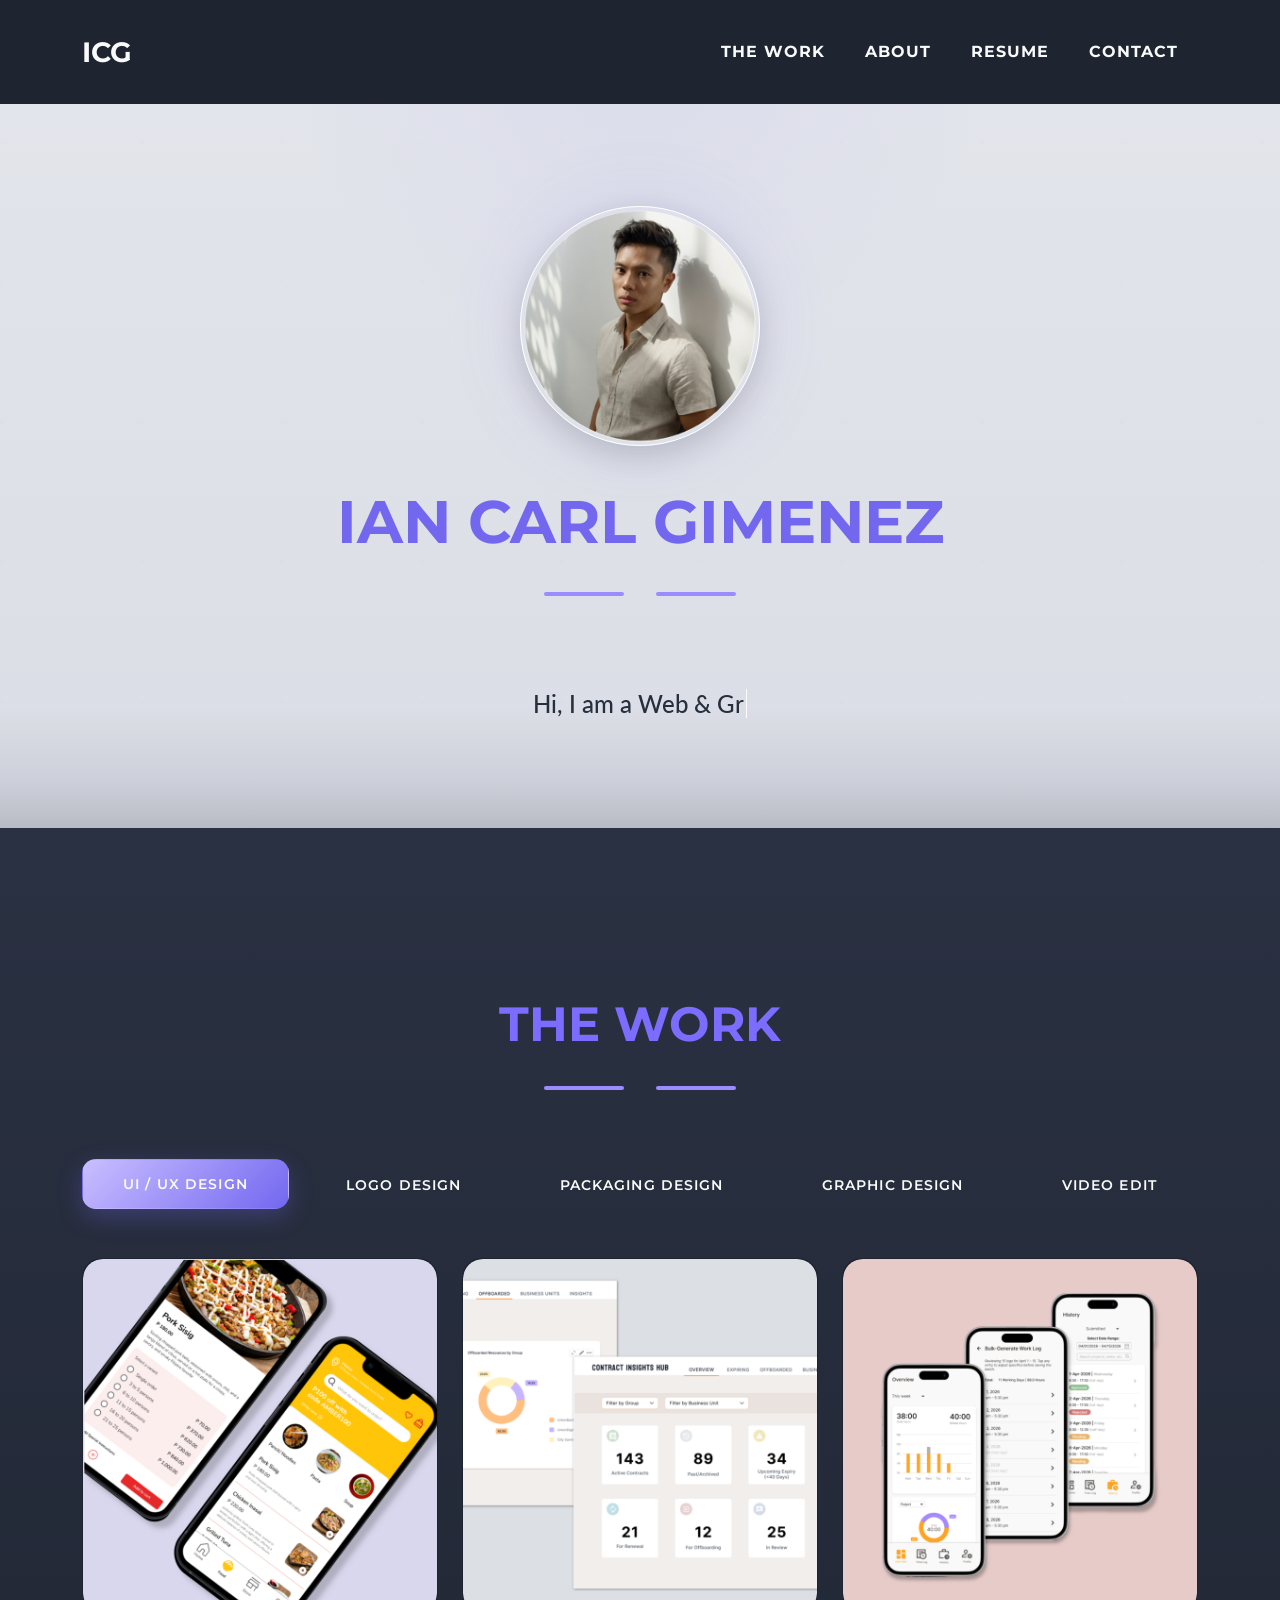
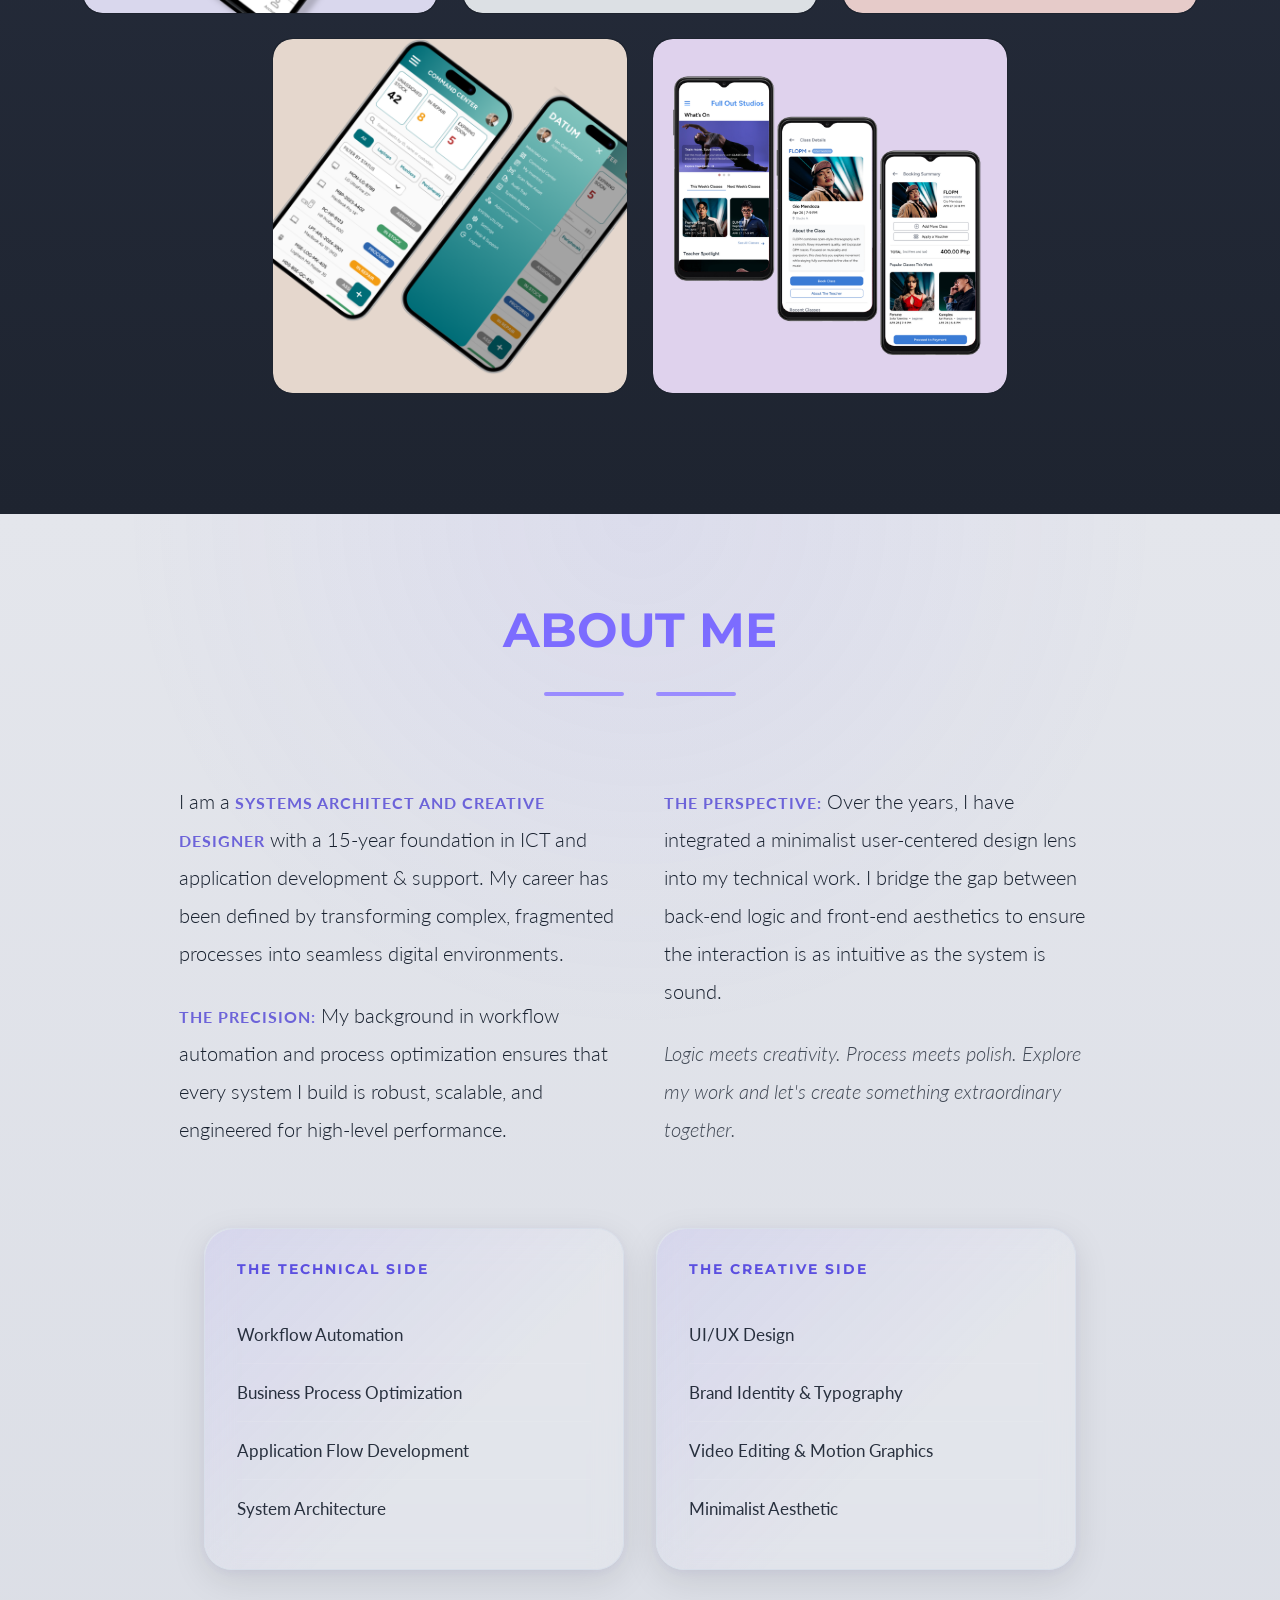
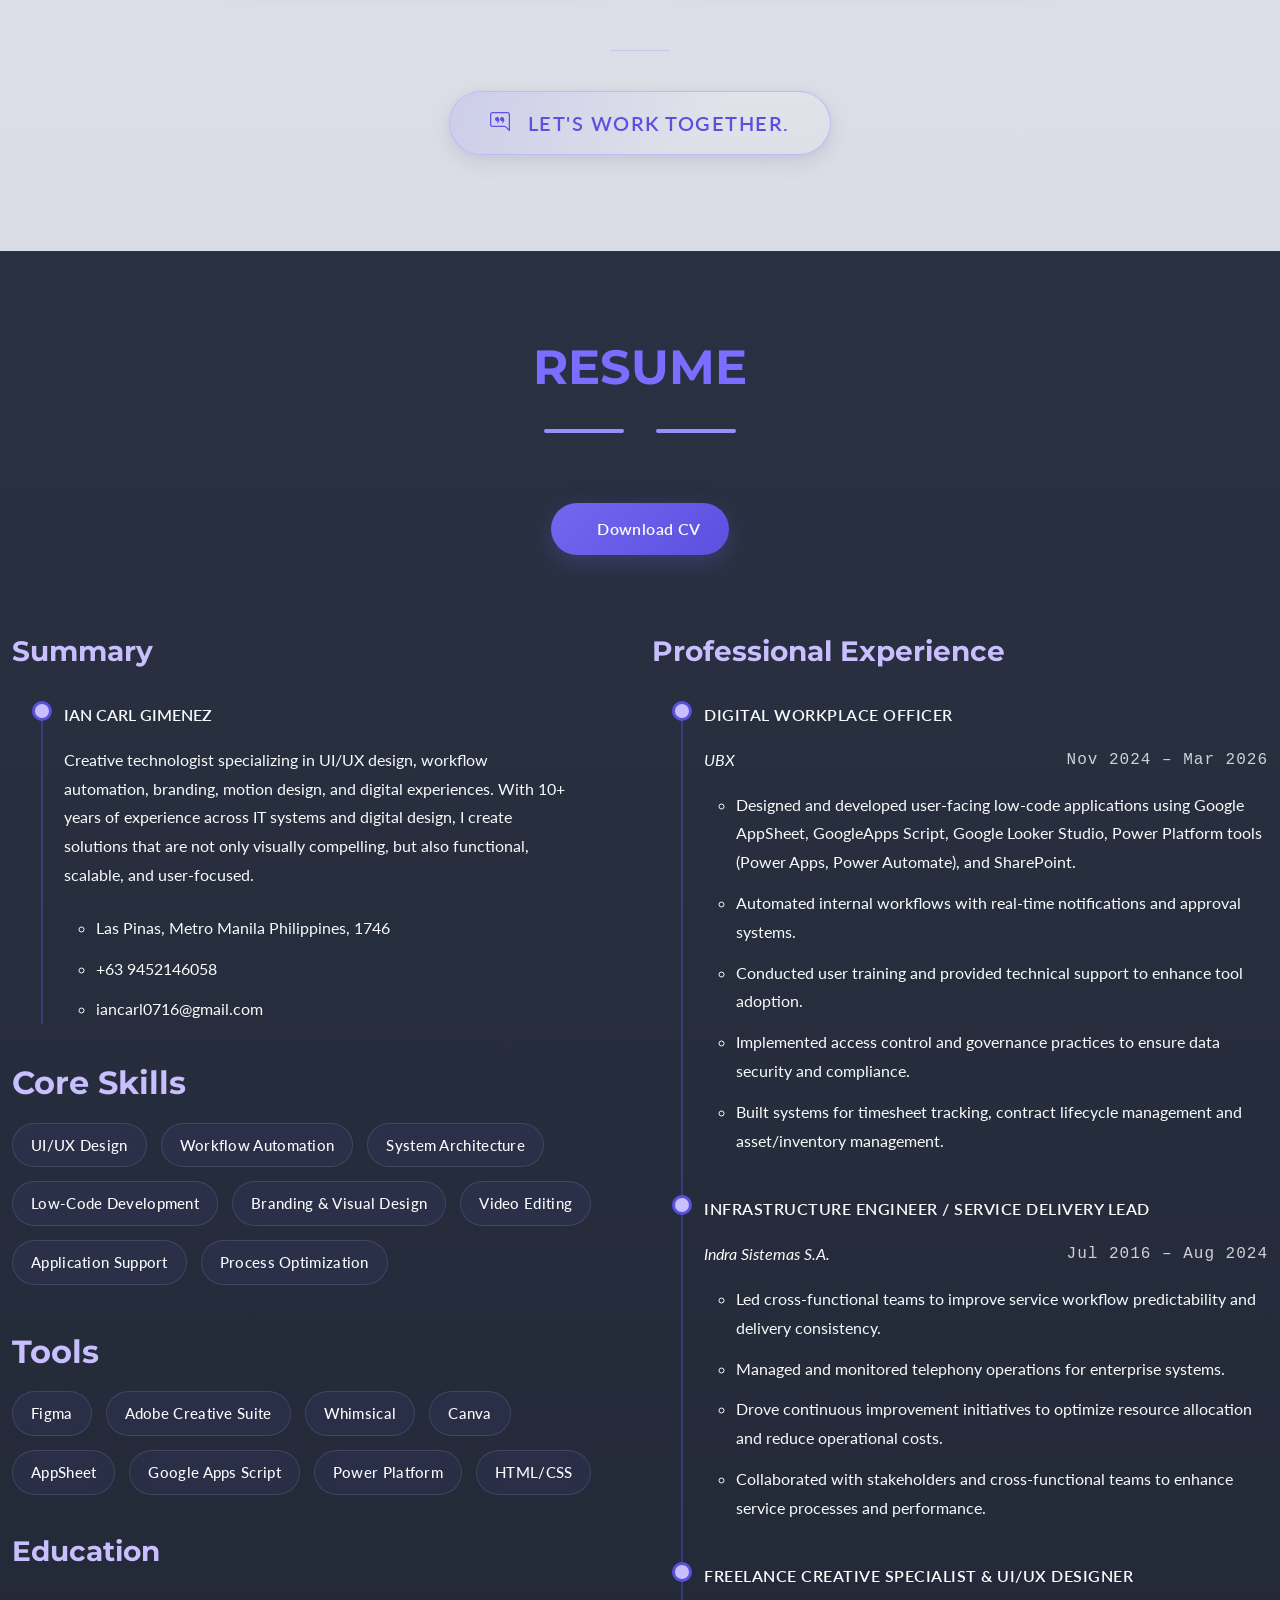
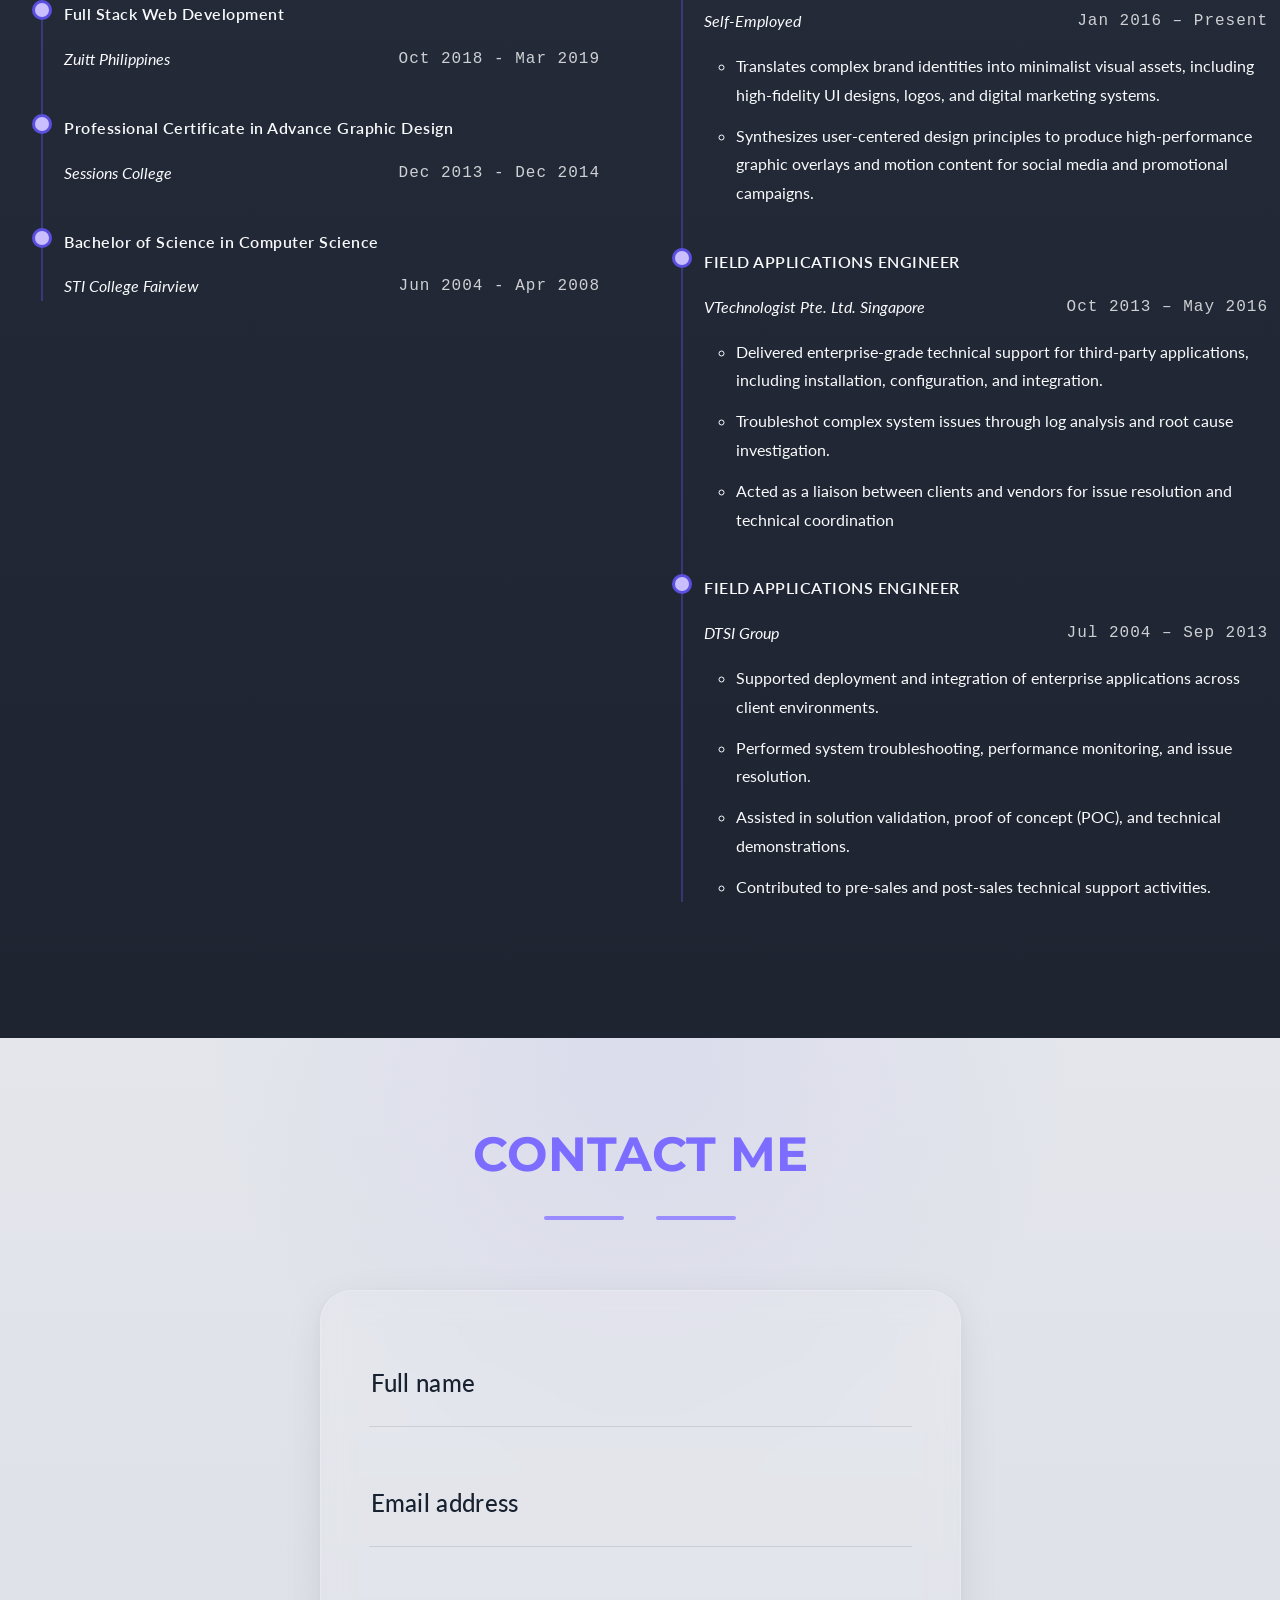
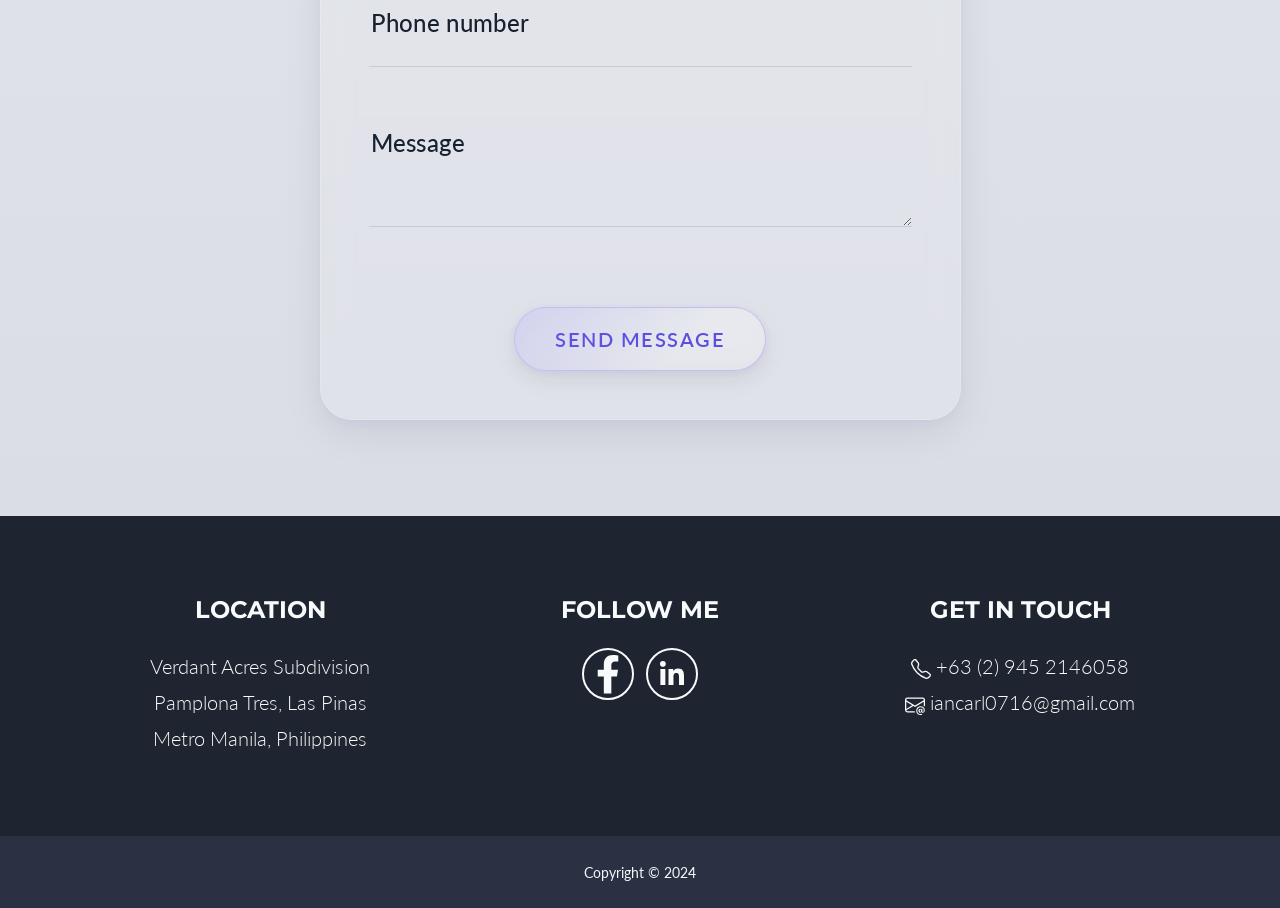
==== commit 7258dc1d: "Updated the YouTube Link in the video edit section" ====
--- a/index.html
+++ b/index.html
@@ -7913,15 +7913,19 @@
 										<div class="divider-custom-icon"><i class="fas fa-star"></i></div>
 										<div class="divider-custom-line"></div>
 									</div>
+
+									
 									
 									<div class="mx-auto" style="max-width: 360px;">
 										<div class="ratio" style="--bs-aspect-ratio: 177.78%;">
-											<iframe
-												src="https://www.youtube.com/embed/ctlz10BLpL8"
-												title="YouTube Shorts"
-												allowfullscreen
-												loading="lazy"
-												allow="accelerometer; autoplay; clipboard-write; encrypted-media; gyroscope; picture-in-picture; web-share">
+											<iframe width="478" 
+													height="849" 
+													src="https://www.youtube.com/embed/ctlz10BLpL8" 
+													title="Bespoke Outdoor Living   Andy Stedman Design" 
+													frameborder="0" 
+													allow="accelerometer; autoplay; clipboard-write; encrypted-media; gyroscope; picture-in-picture; web-share" 
+													referrerpolicy="strict-origin-when-cross-origin" 
+													allowfullscreen>
 											</iframe>
 										</div>
 									</div>
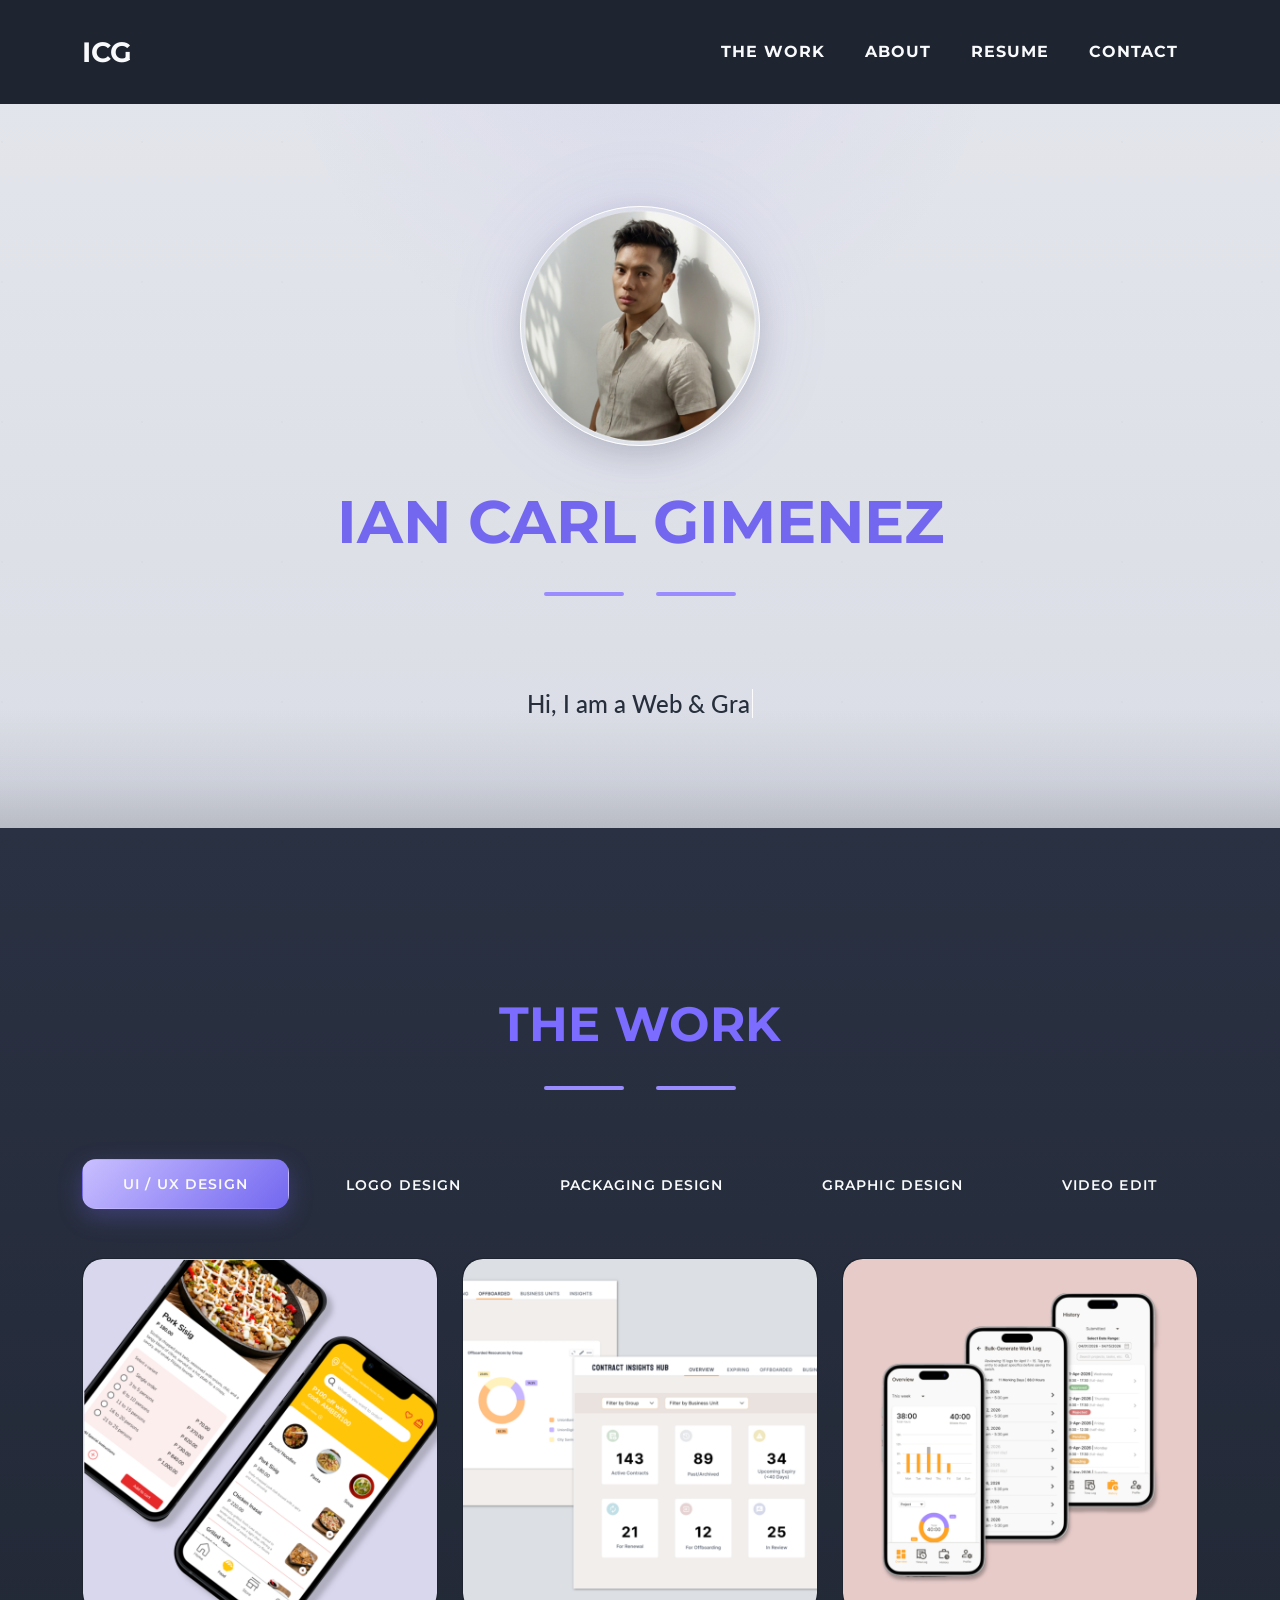
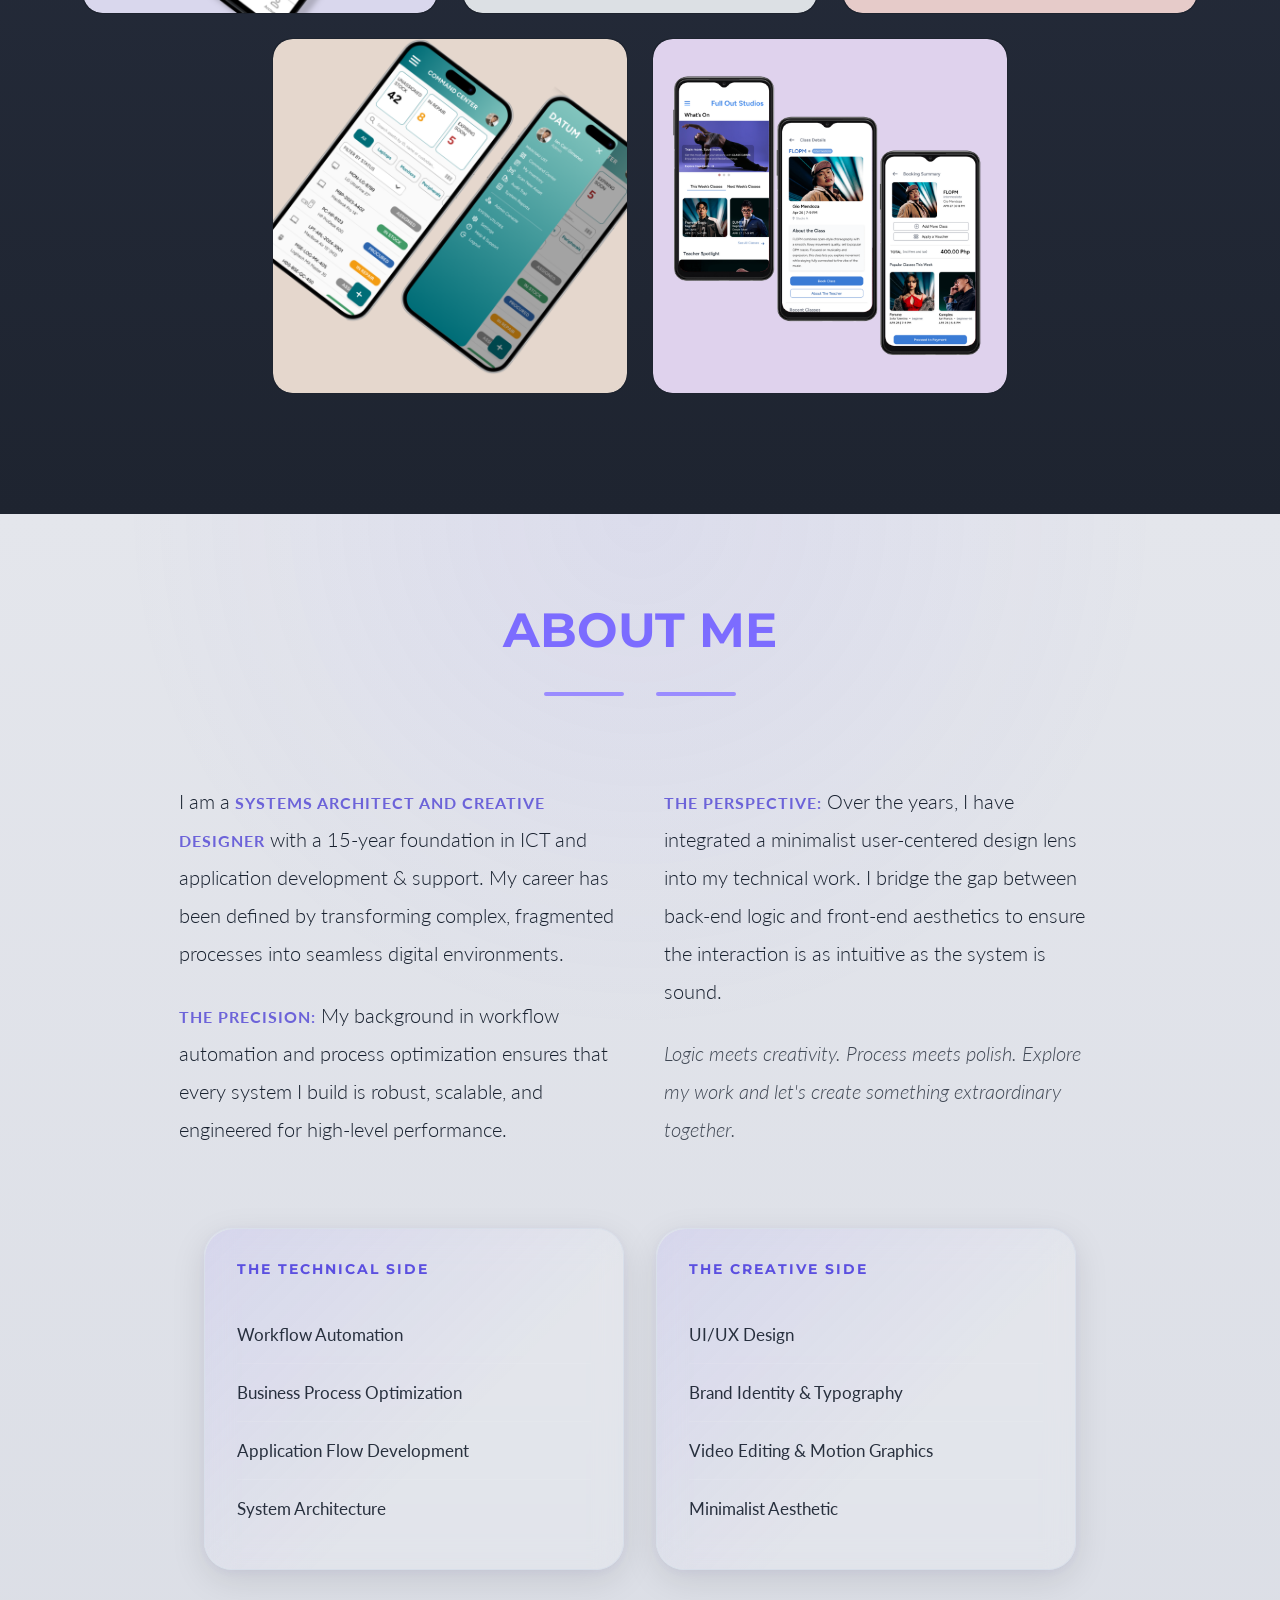
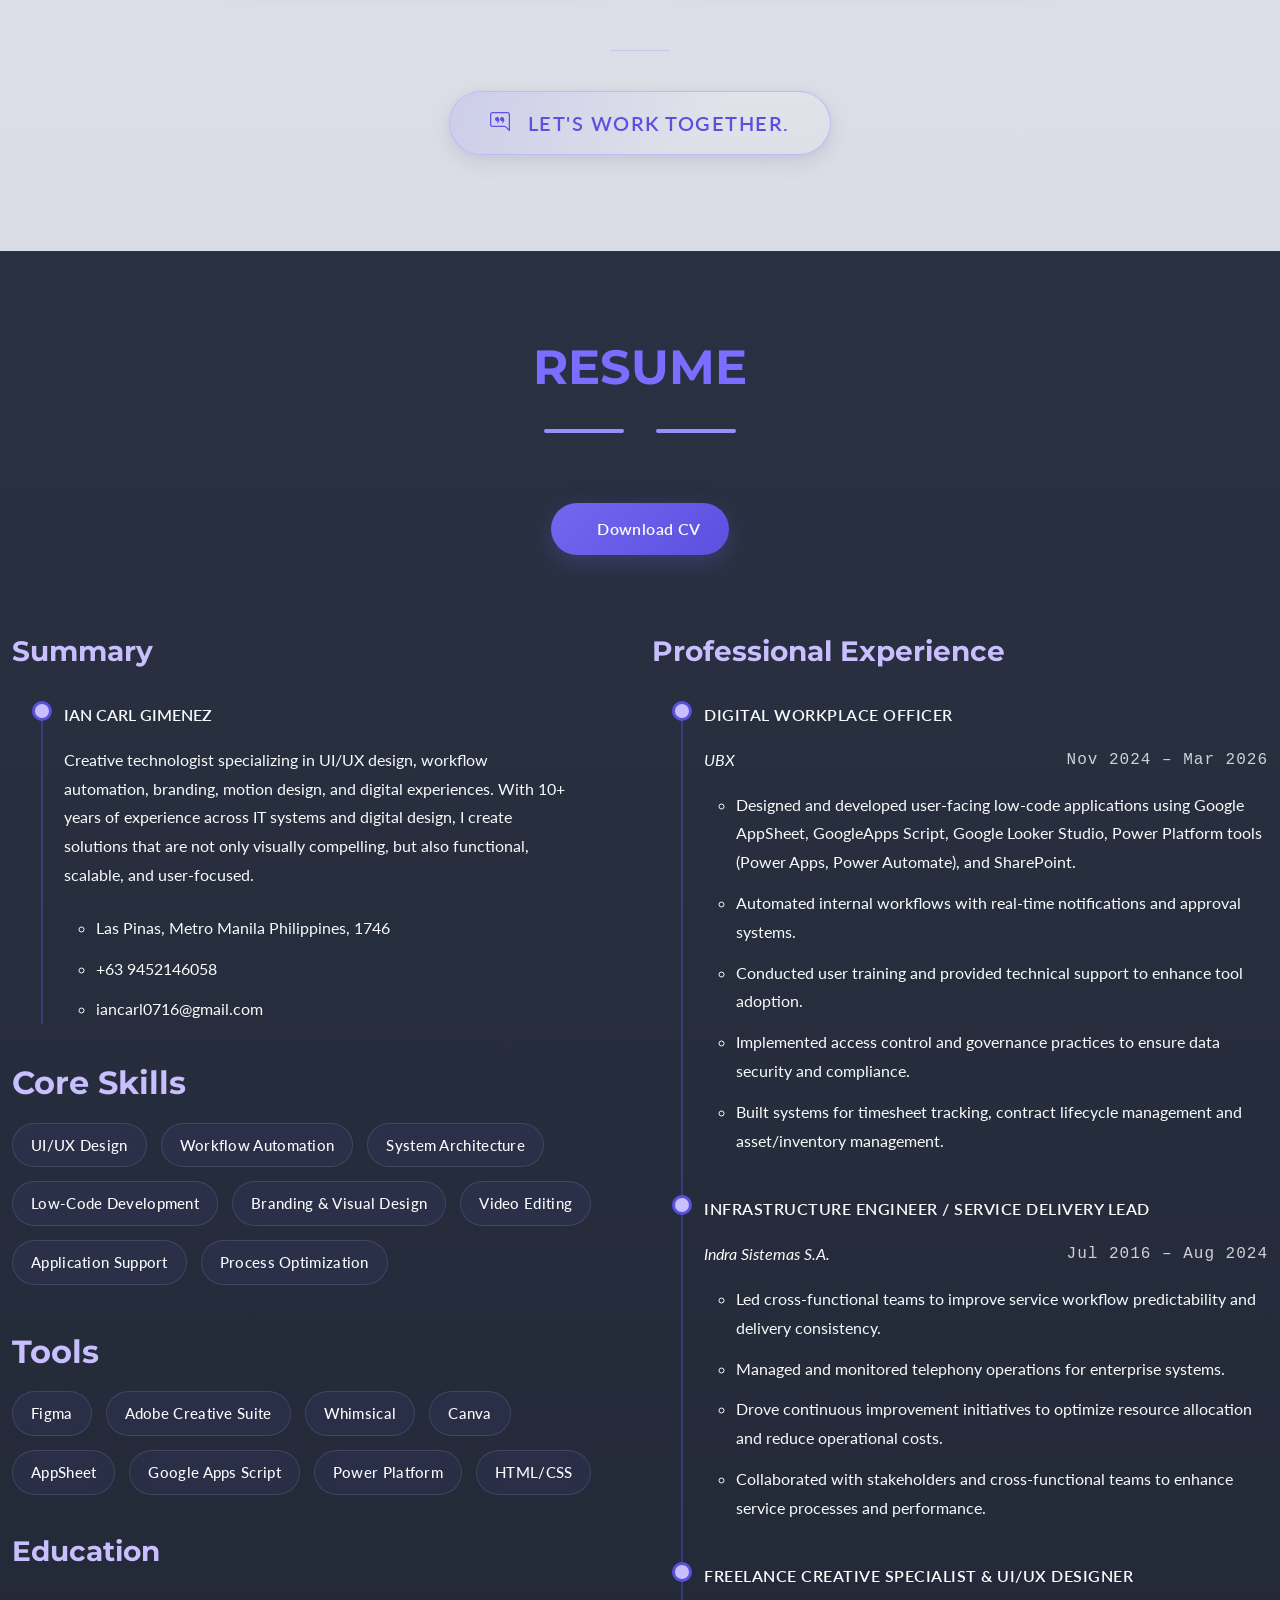
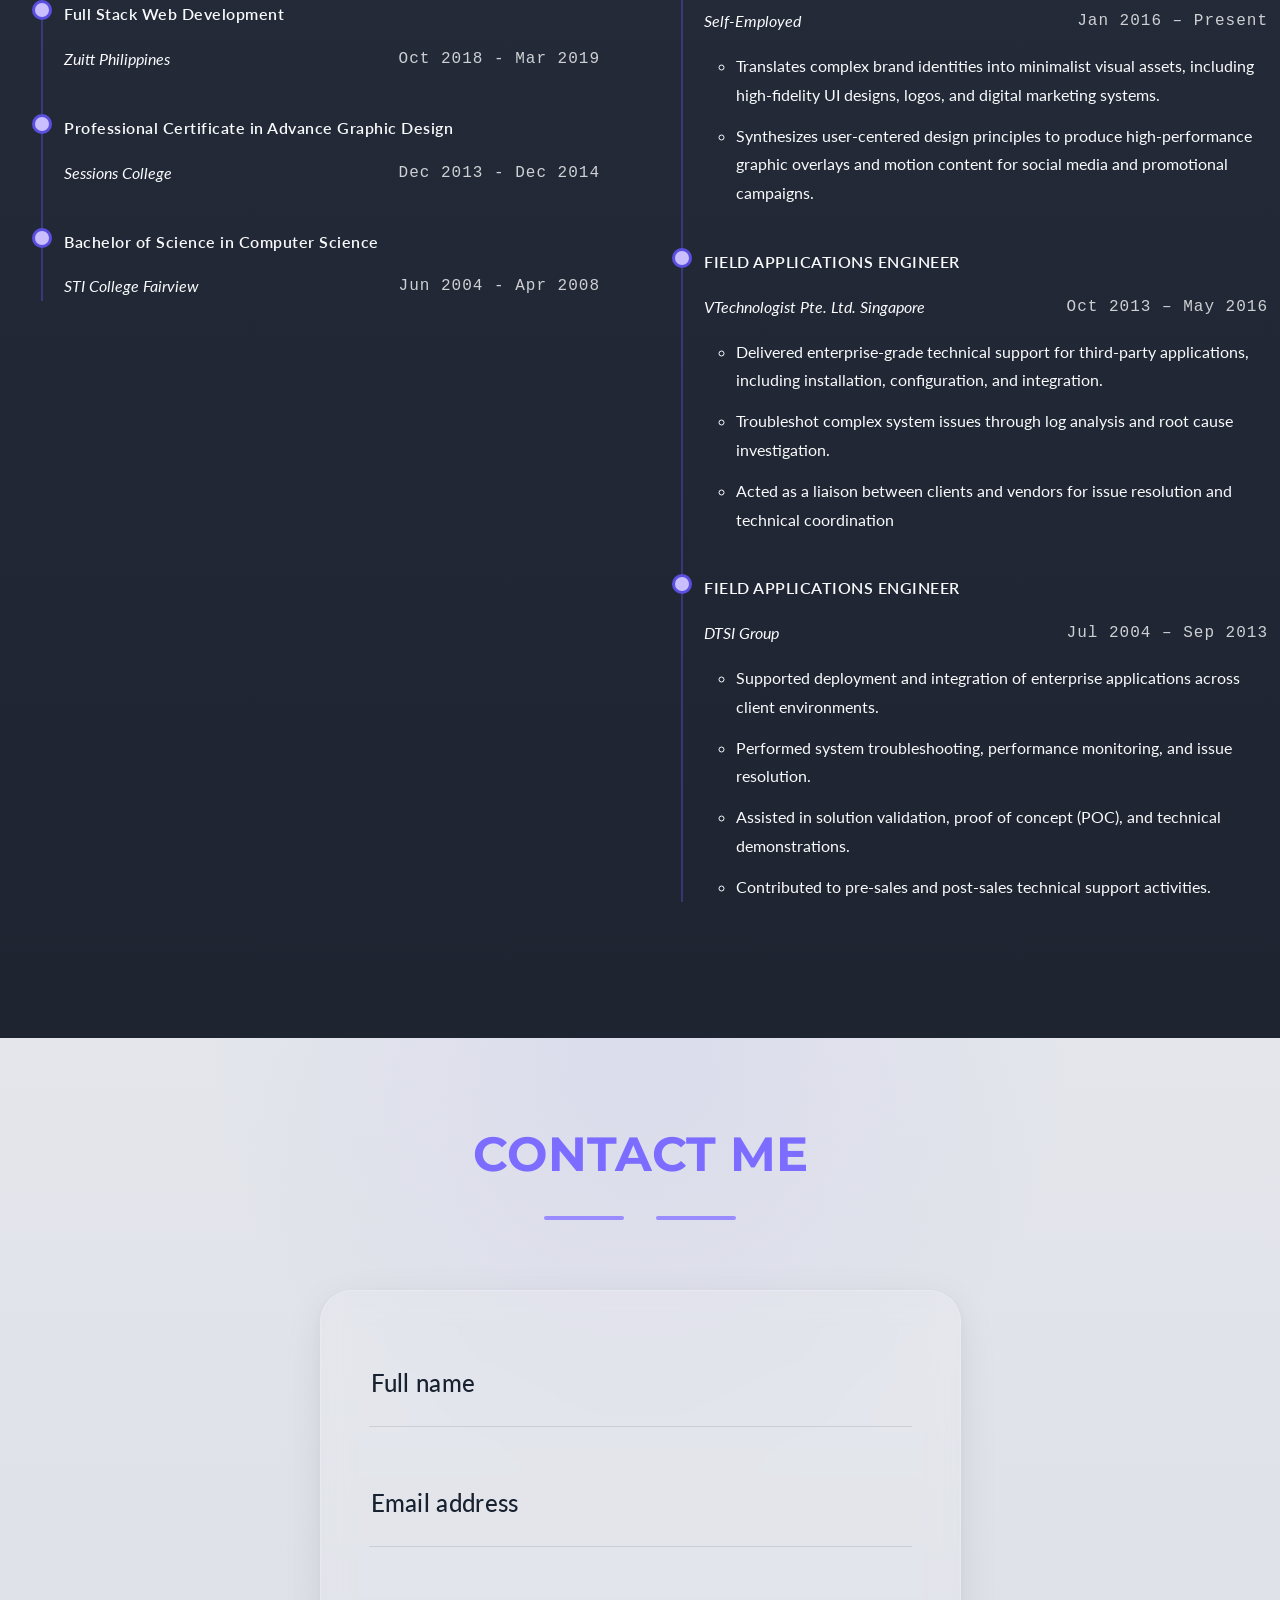
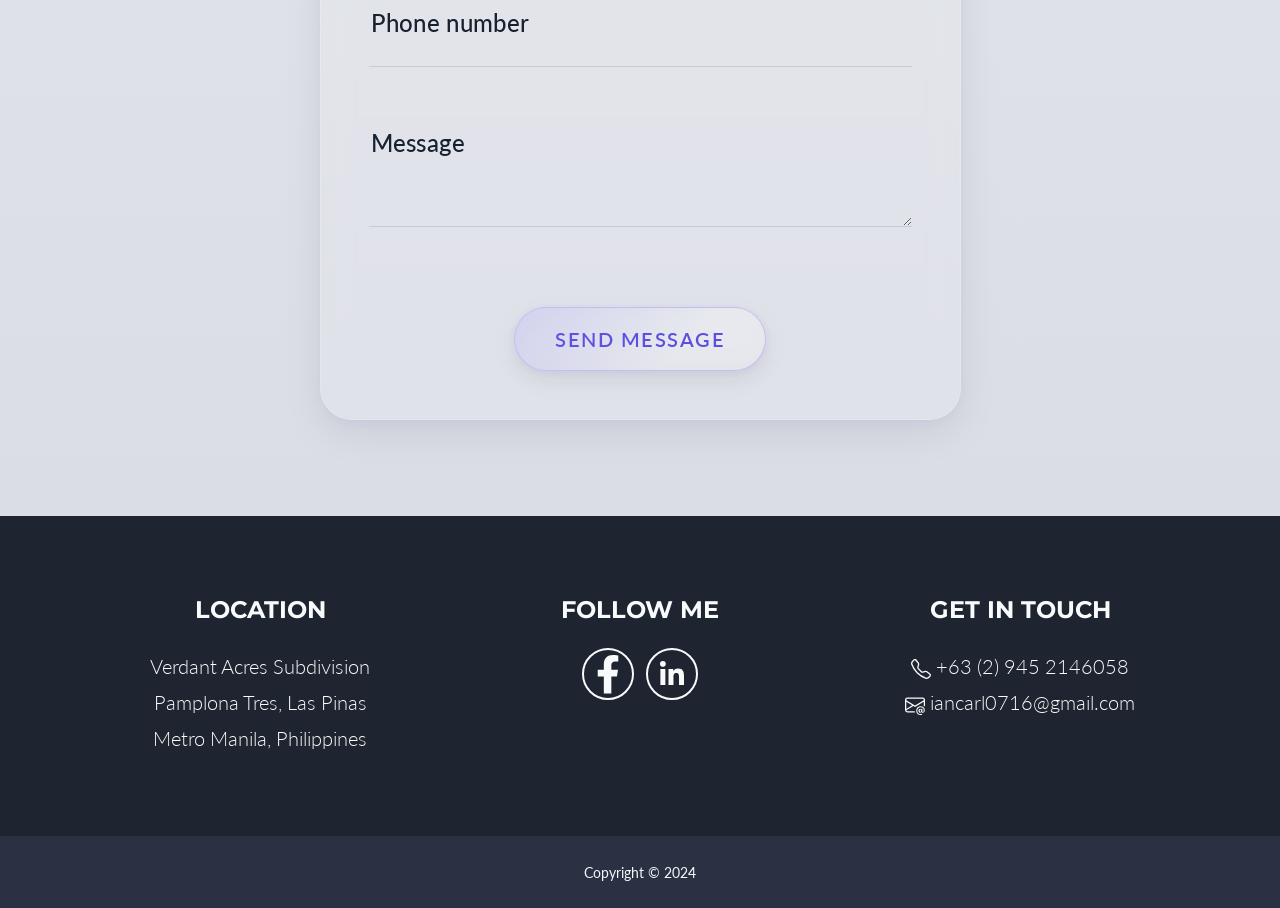
==== commit 940c4605: "Update the YouTube link in the video edit section" ====
--- a/index.html
+++ b/index.html
@@ -7920,7 +7920,7 @@
 										<div class="ratio" style="--bs-aspect-ratio: 177.78%;">
 											<iframe width="478" 
 													height="849" 
-													src="https://www.youtube.com/embed/ctlz10BLpL8" 
+													src="https://www.youtube.com/embed/-1ALslnrBy0" 
 													title="Bespoke Outdoor Living   Andy Stedman Design" 
 													frameborder="0" 
 													allow="accelerometer; autoplay; clipboard-write; encrypted-media; gyroscope; picture-in-picture; web-share" 
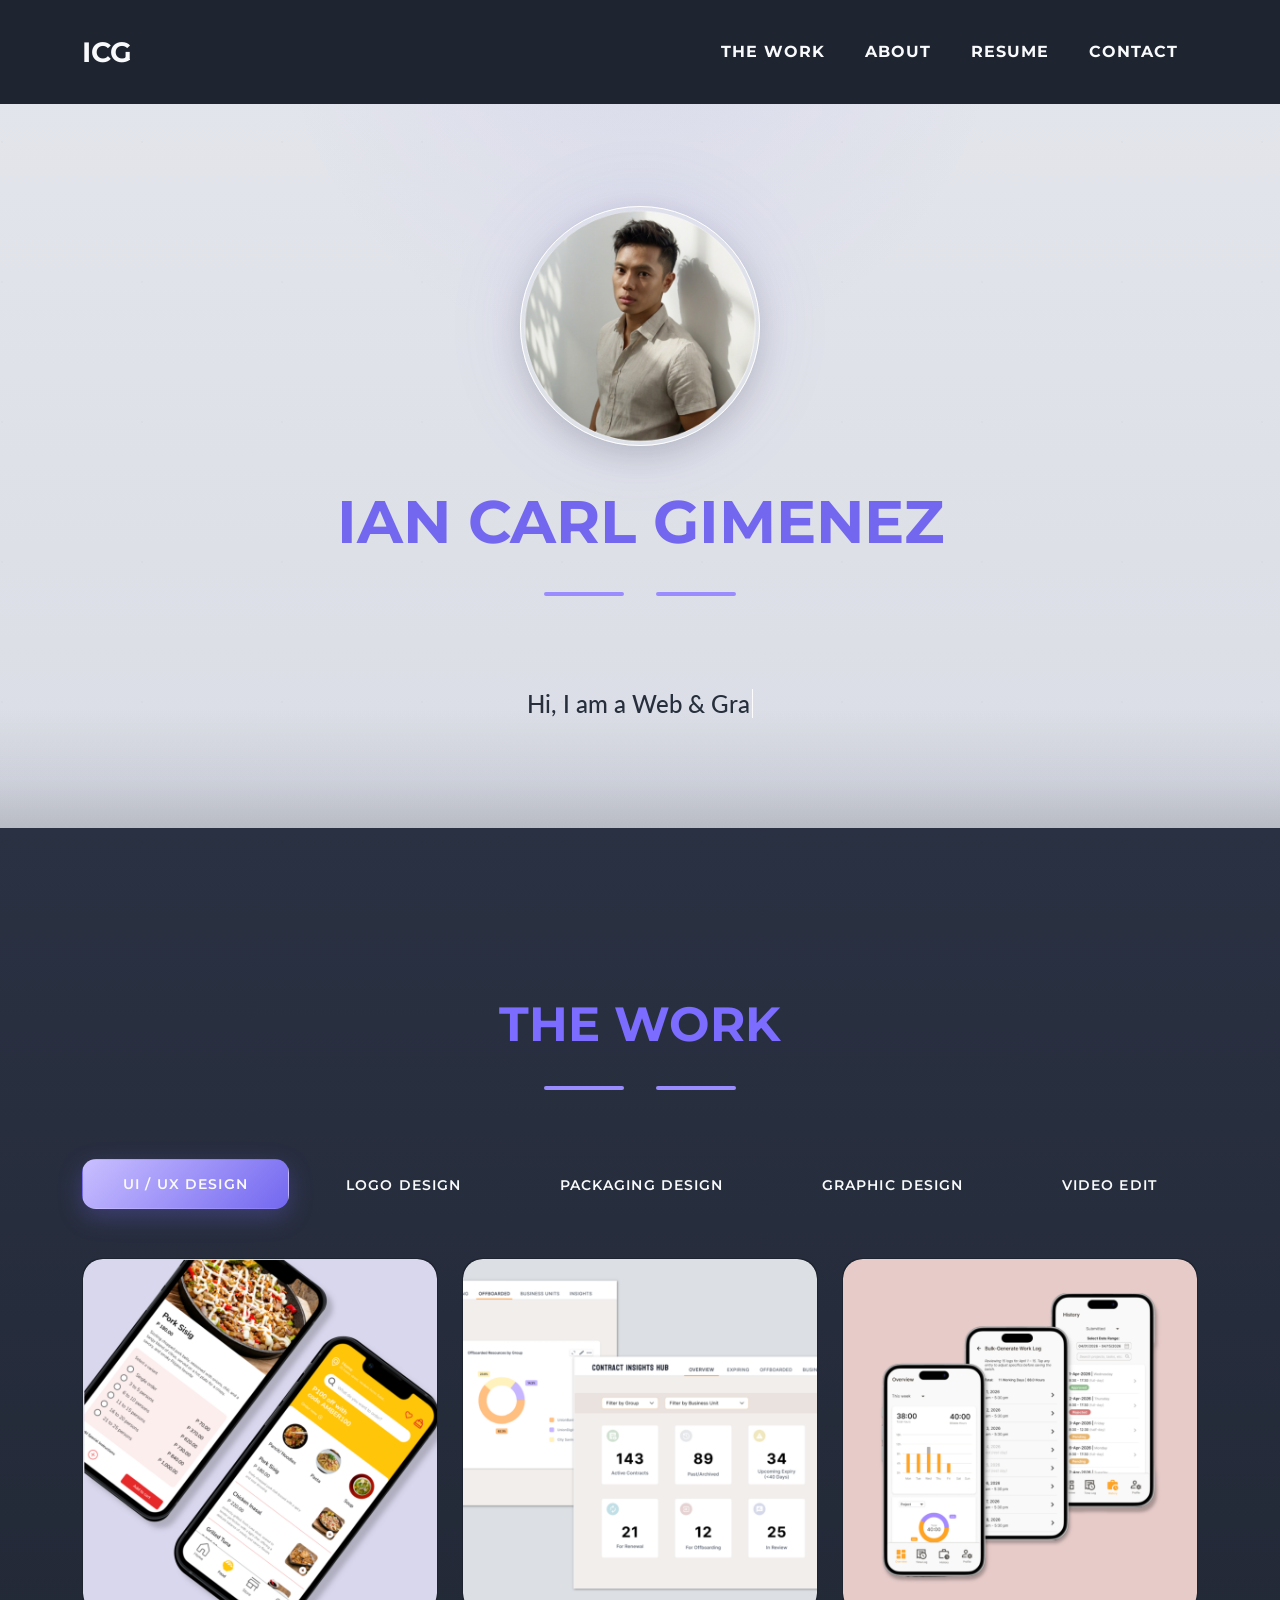
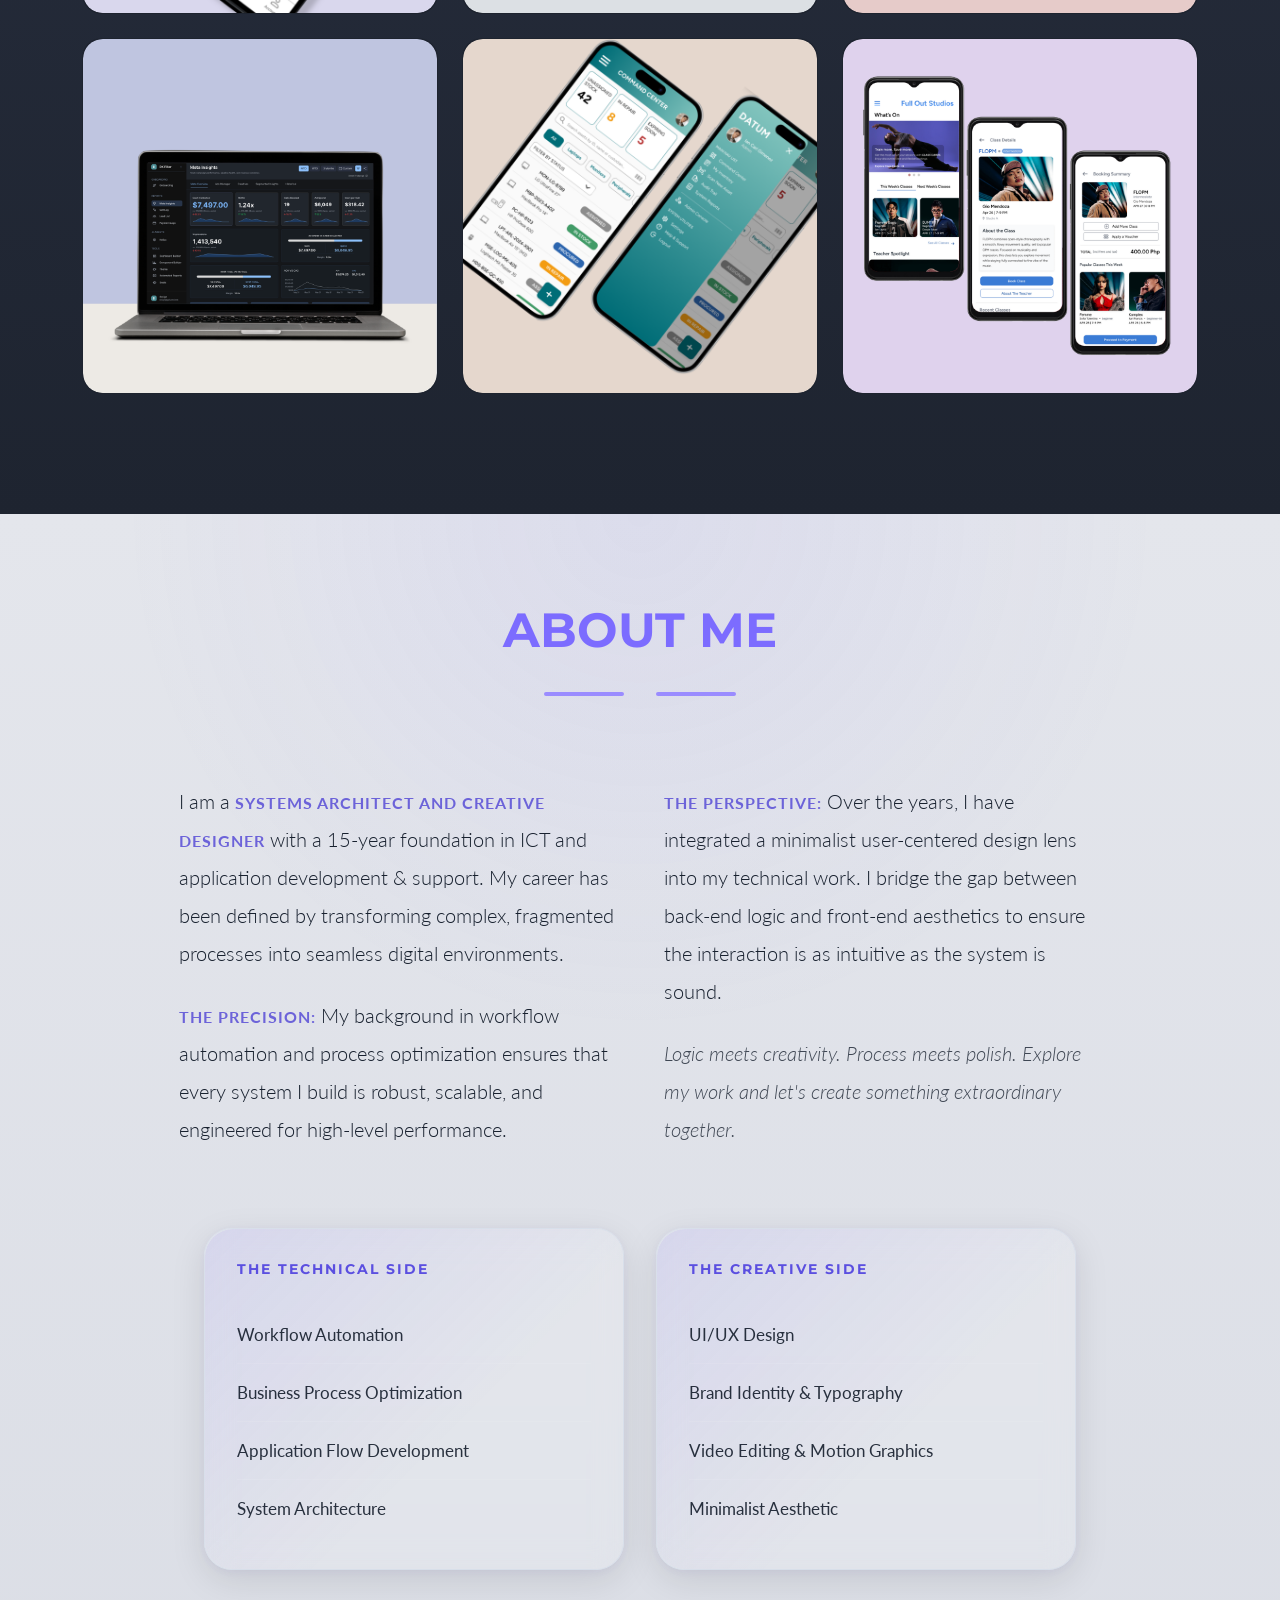
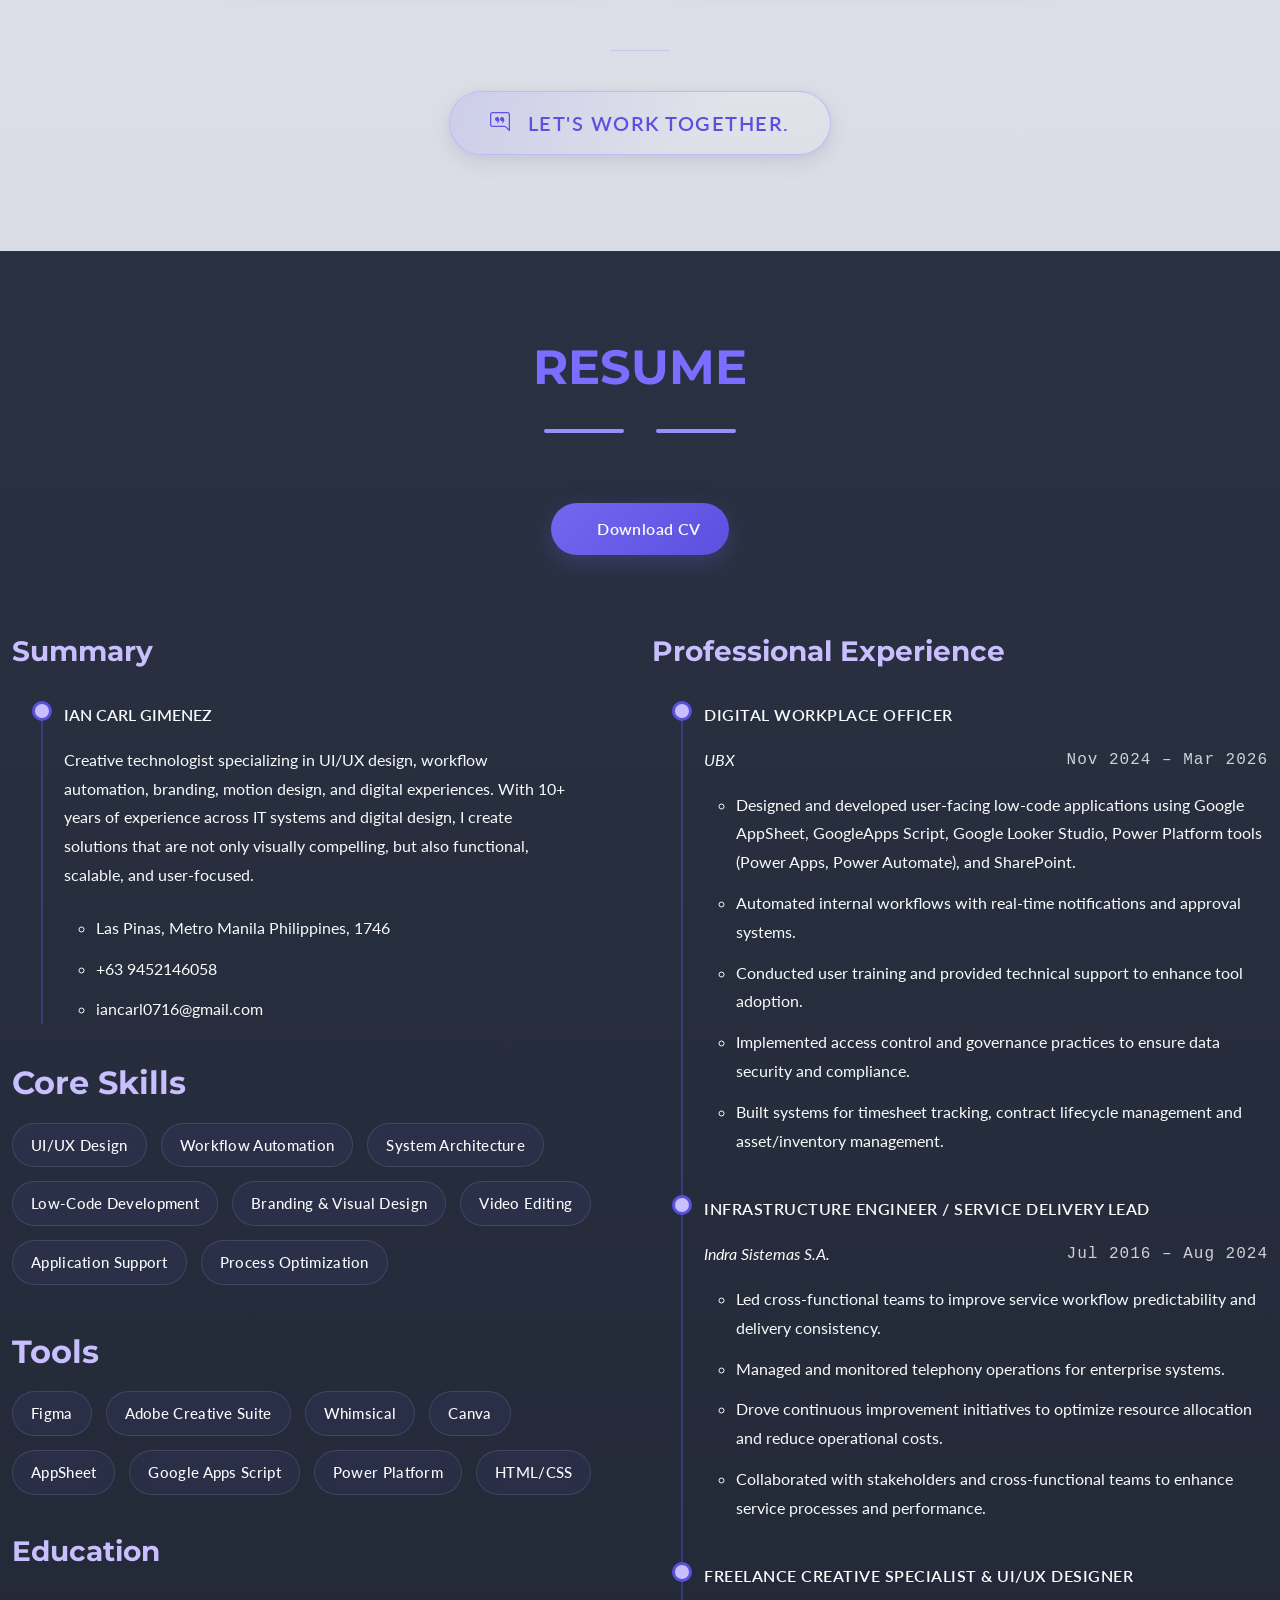
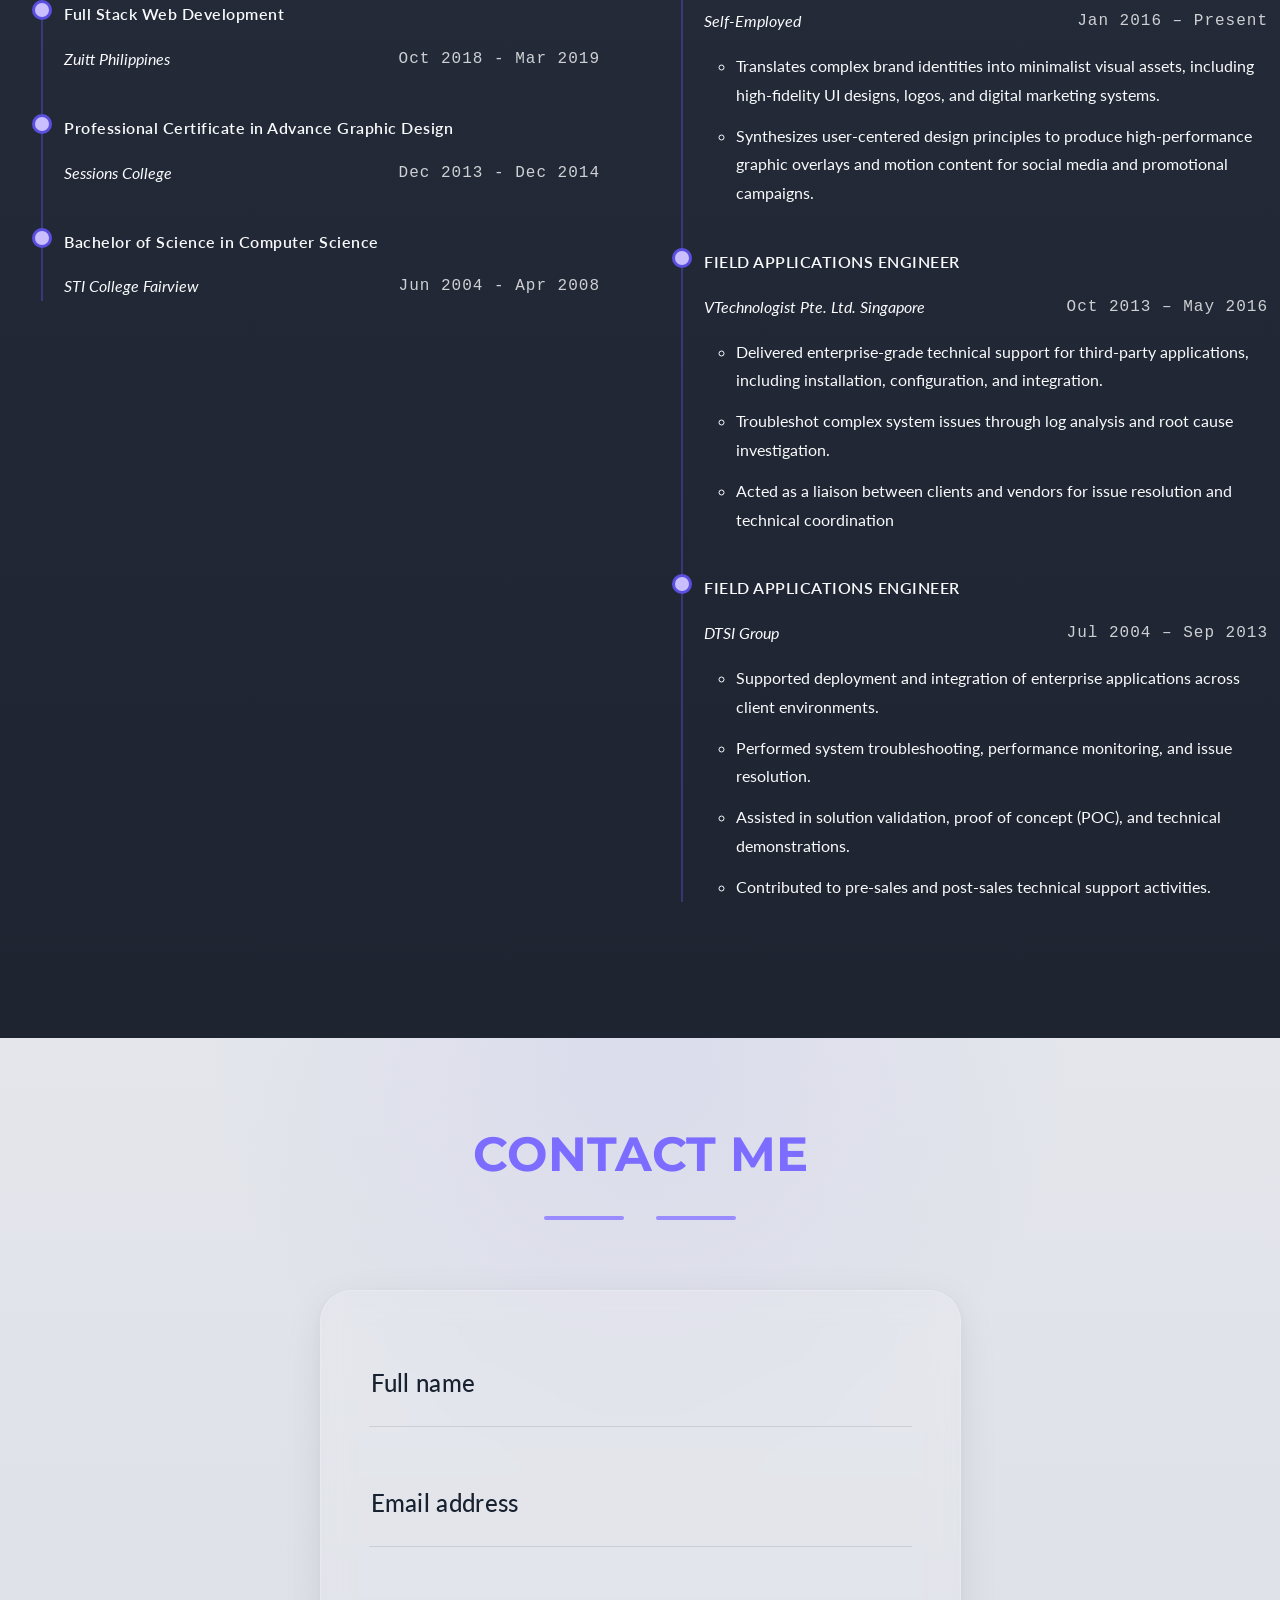
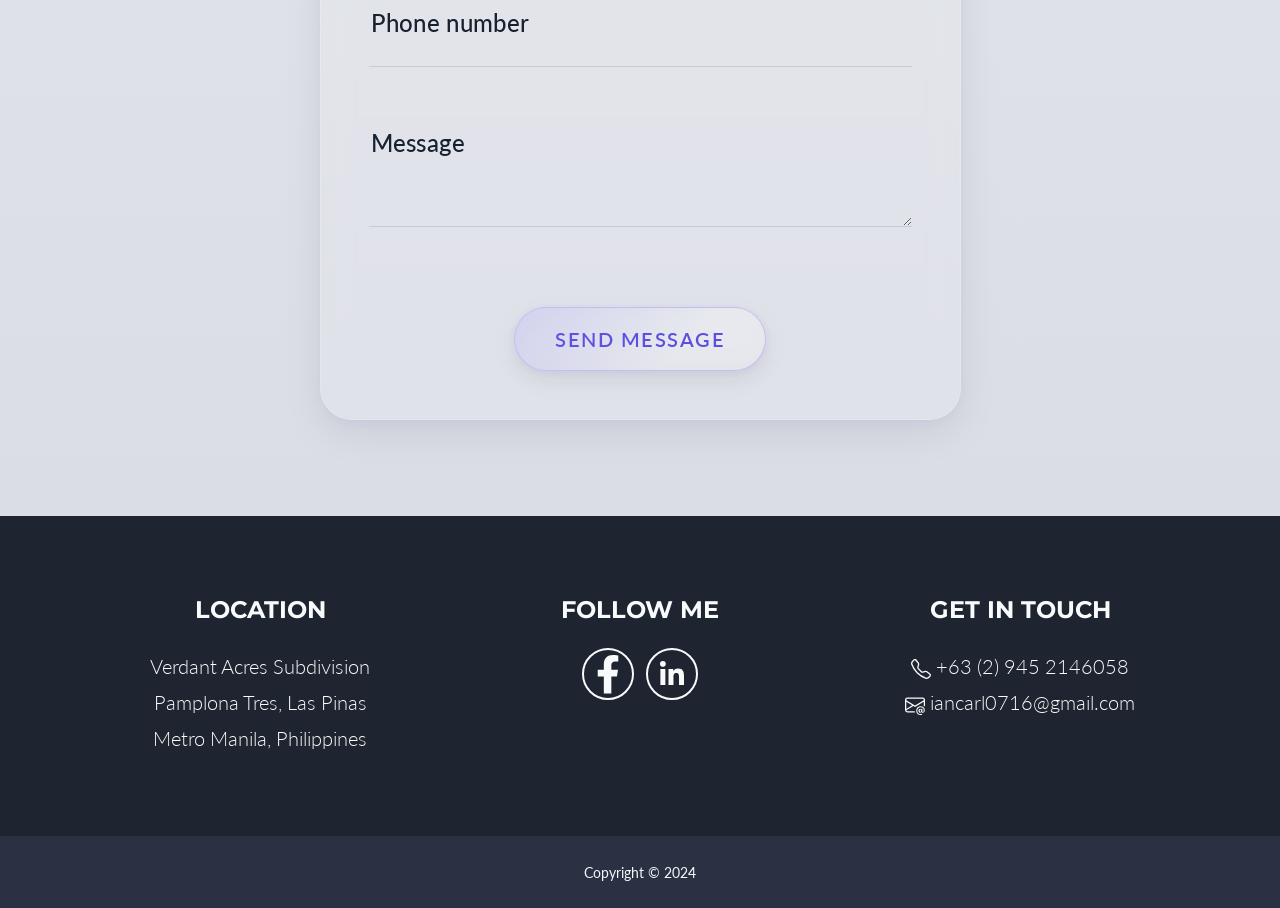
==== commit 0fc33bce: "Updated the UI/UX Design section of my portfolio" ====
--- a/index.html
+++ b/index.html
@@ -105,7 +105,7 @@
 					<!-- Portfolio Grid Items-->
 					<div class="row justify-content-center mt-5" id="uiux-grid">
 
-						<!-- Portfolio Item - UI/UX DESIGN Item 1-->
+						<!-- UI/UX DESIGN - AmberFood App-->
 						<div class="col-md-6 col-lg-4 mb-4">
 							<div class="portfolio-item mx-auto" data-bs-toggle="modal" data-bs-target="#modal-amber-food">
 								<div class="custom-hover-caption h-100 w-100">
@@ -126,7 +126,7 @@
 							</div>
 						</div>
 
-						<!-- Portfolio Item - UI/UX DESIGN Item 2-->
+						<!-- UI/UX DESIGN - Contract Insights Hub -->
 						<div class="col-md-6 col-lg-4 mb-4">
 							<div class="portfolio-item mx-auto" data-bs-toggle="modal" data-bs-target="#modal-contract-mgmt">
 								<div class="custom-hover-caption h-100 w-100">
@@ -147,7 +147,7 @@
 							</div>
 						</div>
 
-						<!-- Portfolio Item - UI/UX DESIGN Item 3-->
+						<!-- UI/UX DESIGN - Worklog Manager -->
 						<div class="col-md-6 col-lg-4 mb-4">
 							<div class="portfolio-item mx-auto" data-bs-toggle="modal" data-bs-target="#modal-worklog-manager">
 								<div class="custom-hover-caption h-100 w-100">
@@ -168,7 +168,28 @@
 							</div>
 						</div>
 
-						<!-- Portfolio Item - UI/UX DESIGN Item 4-->
+						<!-- UI/UX DESIGN - GoFunnel Meta Insights -->
+						<div class="col-md-6 col-lg-4 mb-4">
+							<div class="portfolio-item mx-auto" data-bs-toggle="modal" data-bs-target="#modal-gofunnel">
+								<div class="custom-hover-caption h-100 w-100">
+									<div class="custom-hover-content text-white">
+
+										<div class="center-content-box">
+											<svg class="svg-inline--fa fa-plus fa-3x plus-icon" aria-hidden="true" focusable="false" data-prefix="fas" data-icon="plus" role="img" xmlns="http://www.w3.org/2000/svg" viewBox="0 0 448 512" data-fa-i2svg=""><path fill="currentColor" d="M240 80c0-17.7-14.3-32-32-32s-32 14.3-32 32V224H32c-17.7 0-32 14.3-32 32s14.3 32 32 32H176V432c0 17.7 14.3 32 32 32s32-14.3 32-32V288H384c17.7 0 32-14.3 32-32s-14.3-32-32-32H240V80z"></path></svg>
+										</div>
+
+										<div class="bottom-text-box w-100">
+											<h5 class="thumbnail-title">GoFunnel Meta Insights: Clarity at Scale</h5>
+										</div>
+										
+									</div> 
+								</div>
+								
+								<img class="img-fluid" src="assets/img/portfolio/GoFunnel.png" alt="GoFunnel Meta Insights UI/UX design">
+							</div>
+						</div>
+
+						<!-- UI/UX DESIGN - Asset Inventory Management App-->
 						<div class="col-md-6 col-lg-4 mb-4">
 							<div class="portfolio-item mx-auto" data-bs-toggle="modal" data-bs-target="#modal-datum">
 								<div class="custom-hover-caption h-100 w-100">
@@ -189,7 +210,7 @@
 							</div>
 						</div>
 
-						<!-- Portfolio Item - UI/UX DESIGN Item 5-->
+						<!-- UI/UX DESIGN - Dance Class Booking Experience -->
 						<div class="col-md-6 col-lg-4 mb-4">
 							<div class="portfolio-item mx-auto" data-bs-toggle="modal" data-bs-target="#modal-full-out-studios">
 								<div class="custom-hover-caption h-100 w-100">
@@ -1634,7 +1655,170 @@
 			</div>
 		</div>
 
-		<!-- UI/UX Design Modal 4 (Datum) -->
+		<!-- UI/UX Design Modal 4 (GoFunnel) -->
+		<div class="portfolio-modal modal fade" id="modal-gofunnel" tabindex="-1" aria-labelledby="modal-gofunnel" aria-hidden="true">
+			<div class="modal-dialog modal-xl" role="document">
+				<div class="modal-content">
+					<div class="modal-header border-0"><button class="btn-close" type="button" data-bs-dismiss="modal" aria-label="Close"></button></div>
+					<div class="modal-body text-center pb-5">
+						<div class="container">
+							<div class="row justify-content-center">
+								<div class="col-12">
+									<!-- Portfolio Modal - Title-->
+									<h2 class="portfolio-modal-title text-secondary text-uppercase mb-0 case-study-title">GoFunnel: Meta Insights: Clarity at Scale</h2>
+
+									<!-- Icon Divider-->
+									<div class="divider-custom">
+										<div class="divider-custom-line"></div>
+										<div class="divider-custom-icon"><i class="fas fa-star"></i></div>
+										<div class="divider-custom-line"></div>
+									</div>
+									
+									<!-- Portfolio Modal - Subtitle -->
+									<p class="mb-5 text-center mx-auto">Improving information hierarchy, interaction feedback, and data exploration for an enterprise analytics dashboard.</p>
+
+									<div class="prototype-wrapper mb-4 d-none d-md-block text-center">
+										<div class="prototype-frame mx-auto">
+
+											<iframe 
+												style="border: 1px solid rgba(0, 0, 0, 0.1);" 
+												width="800" 
+												height="450" 
+												src="https://embed.figma.com/proto/1vEdELYmMBpuWpqy6YfXNC/GoFunnel?page-id=0%3A1&node-id=3-70&viewport=145%2C142%2C0.25&scaling=scale-down&content-scaling=fixed&starting-point-node-id=3%3A70&embed-host=share" 
+												allowfullscreen>
+											</iframe>
+
+										</div>
+									</div>
+
+									
+
+									<div class="d-block d-md-none mb-4 text-center">
+										<a href="https://www.figma.com/proto/1vEdELYmMBpuWpqy6YfXNC/GoFunnel?page-id=0%3A1&node-id=3-70&viewport=145%2C142%2C0.25&t=hd2yrzXm1ilunVgf-1&scaling=scale-down&content-scaling=fixed&starting-point-node-id=3%3A70" target="_blank" class="btn btn-primary btn-lg" style="background-color: #85586f; border-color: #85586f;">
+											<i class="fas fa-mobile-alt me-2"></i> Open Live Prototype
+										</a>
+									</div>
+
+									<!-- Portfolio Modal - Text-->
+
+									<div class="portfolio-content text-start mx-auto">
+										
+										<!-- The Friction -->
+										<div class="text-start mb-5">
+											<h4 class="text-uppercase text-secondary friction-title">01. The Friction</h4>
+											<p class="mb-3 friction-intro">The Meta Insights dashboard already provided a comprehensive set of analytics and reporting tools, but several interaction patterns created unnecessary cognitive load when users needed to quickly monitor performance and investigate data.</p>
+											<ul class="fa-ul mb-4" style="padding-left: 1.5rem; text-align: left;">
+												<li class="mb-2 friction-li-1"><span class="fa-li"><i class="fa-solid fa-gem"></i></span><strong>Competing Information Hierarchy:</strong> Important KPIs and secondary information shared similar visual emphasis, making it harder to immediately identify priority metrics.</li>
+												<li class="mb-2 friction-li-2"><span class="fa-li"><i class="fa-solid fa-gem"></i></span><strong>Low INteraction Discoverability: </strong> Hover states and active states were subtle, causing interactive elements to feel less intuitive and reducing user confidence.</li>
+												<li class="mb-2 friction-li-3"><span class="fa-li"><i class="fa-solid fa-gem"></i></span><strong>Limited Data Exploration:</strong> KPI cards presented summary information but lacked contextual pathways to inspect underlying records.</li>
+												<li class="mb-2 friction-li-4"><span class="fa-li"><i class="fa-solid fa-gem"></i></span><strong>Scalability Concerns:</strong> As datasets grow, navigating long lists of payment records and reports can become increasingly difficult without additional filtering mechanisms.</li>
+												<li class="mb-2 friction-li-5"><span class="fa-li"><i class="fa-solid fa-gem"></i></span><strong>Reporting Friction:</strong> Sharing and exporting insights required additional effort and lacked dedicated actions within the workflow.</li>
+											</ul>
+	
+											<div class="text-center my-4">
+												<img class="img-fluid rounded" src="assets/img/portfolio/ui_ux design/GoFunnel - current UI design.png" alt="The Existing Meta Insights Dashboard" style="max-width: 90%; height: auto; box-shadow: 0 4px 25px rgba(0,0,0,0.1);" />
+												<small class="figure-caption d-block">Figure 1.0: <strong>The existing Meta Insights dashboard</strong> already contained valuable business information and logical navigation structures. However, subtle interaction states and competing visual elements increased cognitive effort when scanning metrics and investigating data.</small>
+											</div>
+	
+										</div>
+	
+										<!-- The Logic -->
+										<div class="text-start mb-5">
+											<h4 class="text-uppercase text-secondary logic-title">02. The Logic</h4>
+											<p class="mb-3 logic-intro">Rather than redesigning the platform from scratch, I focused on refining the existing experience through enterprise UX principles centered around clarity, discoverability, and scalability.</p>
+											<ul class="fa-ul mb-4" style="padding-left: 1.5rem; text-align: left;">
+												<li class="mb-2 logic-li-1"><span class="fa-li"><i class="fa-solid fa-gem"></i></span><strong>Information-First Hierarchy:</strong> Introduced subtle adjustments to color contrast, spacing, and visual emphasis to help users immediately identify critical metrics and actions.</li>
+												<li class="mb-2 logic-li-2"><span class="fa-li"><i class="fa-solid fa-gem"></i></span><strong>Progressive Disclosure:</strong> Designed KPI drill-down interactions that reveal detailed information only when required, keeping the primary dashboard uncluttered.</li>
+												<li class="mb-2 logic-li-3"><span class="fa-li"><i class="fa-solid fa-gem"></i></span><strong>Clear Interaction Feedback:</strong> Applied more visible hover and active states across navigation, KPI cards, and data tables to make interactions feel intentional and predictable.</li>
+												<li class="mb-2 logic-li-3"><span class="fa-li"><i class="fa-solid fa-gem"></i></span><strong>Scalable Data Patterns:</strong> Introduced contextual filtering mechanisms within modal views to ensure data remains manageable as records and reporting requirements increase.</li>
+											</ul>
+	
+											<!-- <div class="text-center my-4">
+												<a href="assets/img/portfolio/datum-ui_ux storyboard.png" target="_blank" title="Click to view full size">
+													<img class="img-fluid rounded border" 
+														src="assets/img/portfolio/datum-ui_ux storyboard.png" 
+														alt="User Journey Map" 
+														style="max-width: 100%; height: auto; box-shadow: 0 4px 15px rgba(0,0,0,0.1); cursor: zoom-in;" />
+												</a>
+												
+												<small class="figure-caption d-block px-3" style="max-width: 800px; margin-left: auto; margin-right: auto;">
+													Figure 2.0: This interaction flow demonstrates how the redesign guides users from high-level business metrics to contextual details through progressive disclosure, reducing cognitive load while supporting deeper analysis.
+												</small>
+											</div> -->
+											
+											
+										</div>
+	
+										<!-- The Polish -->
+										<div class="text-start mb-5">
+											<h4 class="text-uppercase text-secondary polish-title">03. The Polish</h4>
+											<p class="mb-3 polish-intro">I approached the interface as an enterprise command center—professional, data-rich, and highly scannable—while preserving GoFunnel's established visual identity.</p>
+											<ul class="fa-ul mb-4" style="padding-left: 1.5rem; text-align: left;">
+												<li class="mb-2 polish-li-1"><span class="fa-li"><i class="fa-solid fa-gem"></i></span><strong>Enterprise Visual Hierarchy:</strong> Maintained the existing color palette and typography while introducing subtle contrast adjustments to improve emphasis and readability.</li>
+												<li class="mb-2 polish-li-2"><span class="fa-li"><i class="fa-solid fa-gem"></i></span><strong>Enhanced Navigation States:</strong> Strengthened hover and active states within the sidebar and top navigation to improve orientation and interaction discoverability.</li>
+												<li class="mb-2 polish-li-3"><span class="fa-li"><i class="fa-solid fa-gem"></i></span><strong>Contextual Data Exploration:</strong> Designed an interactive modal experience for the Cash Collected KPI, allowing users to investigate records without leaving their current context.</li>
+												<li class="mb-2 polish-li-4"><span class="fa-li"><i class="fa-solid fa-gem"></i></span><strong>Improved Information Density:</strong> Enhanced table interactions and introduced dropdown filtering patterns that make large datasets easier to scan and manage.</li>
+												<li class="mb-2 polish-li-5"><span class="fa-li"><i class="fa-solid fa-gem"></i></span><strong>Reporting and Collaboration Tools:</strong> Added Export Report and Copy Link functionality to streamline reporting workflows and encourage collaboration.</li>
+											</ul>
+		
+											<div class="text-center my-4">
+												<img class="img-fluid rounded border" src="assets/img/portfolio/ui_ux design/GoFunnel - The Enterprise Navigator.png" alt="The Enterprise Navigator" style="max-width: 80%; height: auto; box-shadow: 0 4px 15px rgba(0,0,0,0.05);" />
+												<small class="figure-caption d-block">Figure 3.0: <strong>The Enterprise Navigator.</strong> A refined navigation system featuring clearer active and hover states that improve orientation and communicate available actions more effectively.</small>
+											</div>
+	
+											<div class="text-center my-4">
+												<img class="img-fluid rounded border" src="assets/img/portfolio/ui_ux design/GoFunnel - The Analytics Command Center.png" alt="The Analytics Command Center" style="max-width: 80%; height: auto; box-shadow: 0 4px 15px rgba(0,0,0,0.05);" />
+												<small class="figure-caption d-block">Figure 3.1 <strong>The Analytics Command Center.</strong> The redesigned Meta Insights dashboard prioritizes critical metrics through improved information hierarchy while preserving GoFunnel's established enterprise identity.</small>
+											</div>
+	
+											<div class="text-center my-4">
+												<img class="img-fluid rounded border" src="assets/img/portfolio/ui_ux design/GoFunnel - Cash Collected.png" alt="The Cash Collected Dashboard" style="max-width: 80%; height: auto; box-shadow: 0 4px 15px rgba(0,0,0,0.05);" />
+												<small class="figure-caption d-block">Figure 3.2: <strong>The KPI Drill-Down Experience.</strong> A contextual modal interface that transforms KPI cards from static summaries into interactive entry points for deeper data exploration.</small>
+											</div>
+	
+											<div class="text-center my-4">
+												<img class="img-fluid rounded border" src="assets/img/portfolio/ui_ux design/GoFunnel - The Scalable Data Explorer.png" alt="The Scalable Data Explorer" style="max-width: 80%; height: auto; box-shadow: 0 4px 15px rgba(0,0,0,0.05);" />
+												<small class="figure-caption d-block">Figure 3.3: <strong>The Scalable Data Explorer:</strong> Interactive filters and enhanced table states allow users to efficiently manage and investigate growing datasets without overwhelming the dashboard experience.</small>
+											</div>
+	
+										</div>
+	
+										<!-- The Result -->
+										<div class="text-start mb-5">
+											<h4 class="text-uppercase text-secondary result-title">04. The Result</h4>
+											<p class="mb-3 result-intro">The redesign demonstrates how thoughtful interaction design and information architecture can improve usability without requiring a complete visual overhaul.</p>
+											<ul class="fa-ul mb-4" style="padding-left: 1.5rem; text-align: left;">
+												<li class="mb-2 result-li-1"><span class="fa-li"><i class="fa-solid fa-gem"></i></span><strong>Improved Scanability:</strong> Critical metrics and actions are easier to identify and prioritize.</li>
+												<li class="mb-2 result-li-2"><span class="fa-li"><i class="fa-solid fa-gem"></i></span><strong>Reduced Cognitive Load:</strong> Clearer information hierarchy and progressive disclosure minimize unnecessary visual complexity.</li>
+												<li class="mb-2 result-li-3"><span class="fa-li"><i class="fa-solid fa-gem"></i></span><strong>Better Interaction Confidence:</strong> Consistent hover and active states communicate interactivity and improve navigation predictability.</li>
+												<li class="mb-2 result-li-4"><span class="fa-li"><i class="fa-solid fa-gem"></i></span><strong>Enhanced Data Exploration:</strong> KPI drill-downs and filtering mechanisms provide faster access to detailed information.</li>
+												<li class="mb-2 result-li-5"><span class="fa-li"><i class="fa-solid fa-gem"></i></span><strong>Designed for Growth:</strong> Interaction patterns remain usable and manageable as data volume and reporting requirements evolve.</li>
+											</ul>
+	
+											<!-- <div class="text-center my-4">
+												<img class="img-fluid rounded border" src="assets/img/portfolio/ui_ux design/placeholder.png" alt="Placeholder Image" style="max-width: 80%; height: auto; box-shadow: 0 4px 15px rgba(0,0,0,0.05);" />
+												<small class="d-block text-muted mt-2"><i>This is a placeholder for the image caption. Replace this with the actual content for your UI/UX design project.</i></small>
+											</div> -->
+										</div>
+
+									</div>
+
+
+									<div class="modal-footer-action text-center">
+										<button class="btn btn-primary" data-bs-dismiss="modal">
+											<i class="fas fa-xmark fa-fw"></i>
+											Close Window
+										</button>
+									</div>
+								</div>
+							</div>
+						</div>
+					</div>
+				</div>
+			</div>
+		</div>
+
+		<!-- UI/UX Design Modal 5 (Datum) -->
 		<div class="portfolio-modal modal fade" id="modal-datum" tabindex="-1" aria-labelledby="modal-datum" aria-hidden="true">
 			<div class="modal-dialog modal-xl" role="document">
 				<div class="modal-content">
@@ -1685,8 +1869,8 @@
 											<p class="mb-3 friction-intro">The reliance on manual, decentralized spreadsheet ecosystems created critical operational vulnerabilities within our hardware infrastructure.</p>
 											<ul class="fa-ul mb-4" style="padding-left: 1.5rem; text-align: left;">
 												<li class="mb-2 friction-li-1"><span class="fa-li"><i class="fa-solid fa-gem"></i></span><strong>Data Fragmentation:</strong> Lack of a single source of truth led to version conflicts and conflicting inventory records across departments.</li>
-												<li class="mb-2 friction-li-2"><span class="fa-li"><i class="fa-solid fa-gem"></i></span><strong>Audit Latency: </strong> Manual tracking failed to provide real-time state visibility, causing significant delays in hardware deployment and recovery.</li>
-												<li class="mb-2 friction-li-3"><span class="fa-li"><i class="fa-solid fa-gem"></i></span><strong>Operations Fragility:</strong>:</strong> The absence of permission controls or input validation meant that accidental record updates or deletions occurred frequently, causing irreversible data loss.</li>
+												<li class="mb-2 friction-li-2"><span class="fa-li"><i class="fa-solid fa-gem"></i></span><strong>Audit Latency:</strong> Manual tracking failed to provide real-time state visibility, causing significant delays in hardware deployment and recovery.</li>
+												<li class="mb-2 friction-li-3"><span class="fa-li"><i class="fa-solid fa-gem"></i></span><strong>Operations Fragility:</strong> The absence of permission controls or input validation meant that accidental record updates or deletions occurred frequently, causing irreversible data loss.</li>
 												<li class="mb-2 friction-li-4"><span class="fa-li"><i class="fa-solid fa-gem"></i></span><strong>Information Overload:</strong> A cluttered, unformatted spreadsheet interface made it nearly impossible to quickly identify critical status changes or expiring warranties.</li>
 											</ul>
 	
@@ -1791,7 +1975,7 @@
 			</div>
 		</div>
 
-		<!-- UI/UX Design Modal 5 (Full Out Studios) -->
+		<!-- UI/UX Design Modal 6 (Full Out Studios) -->
 		<div class="portfolio-modal modal fade" id="modal-full-out-studios" tabindex="-1" aria-labelledby="modal-full-out-studios" aria-hidden="true">
 			<div class="modal-dialog modal-xl" role="document">
 				<div class="modal-content">
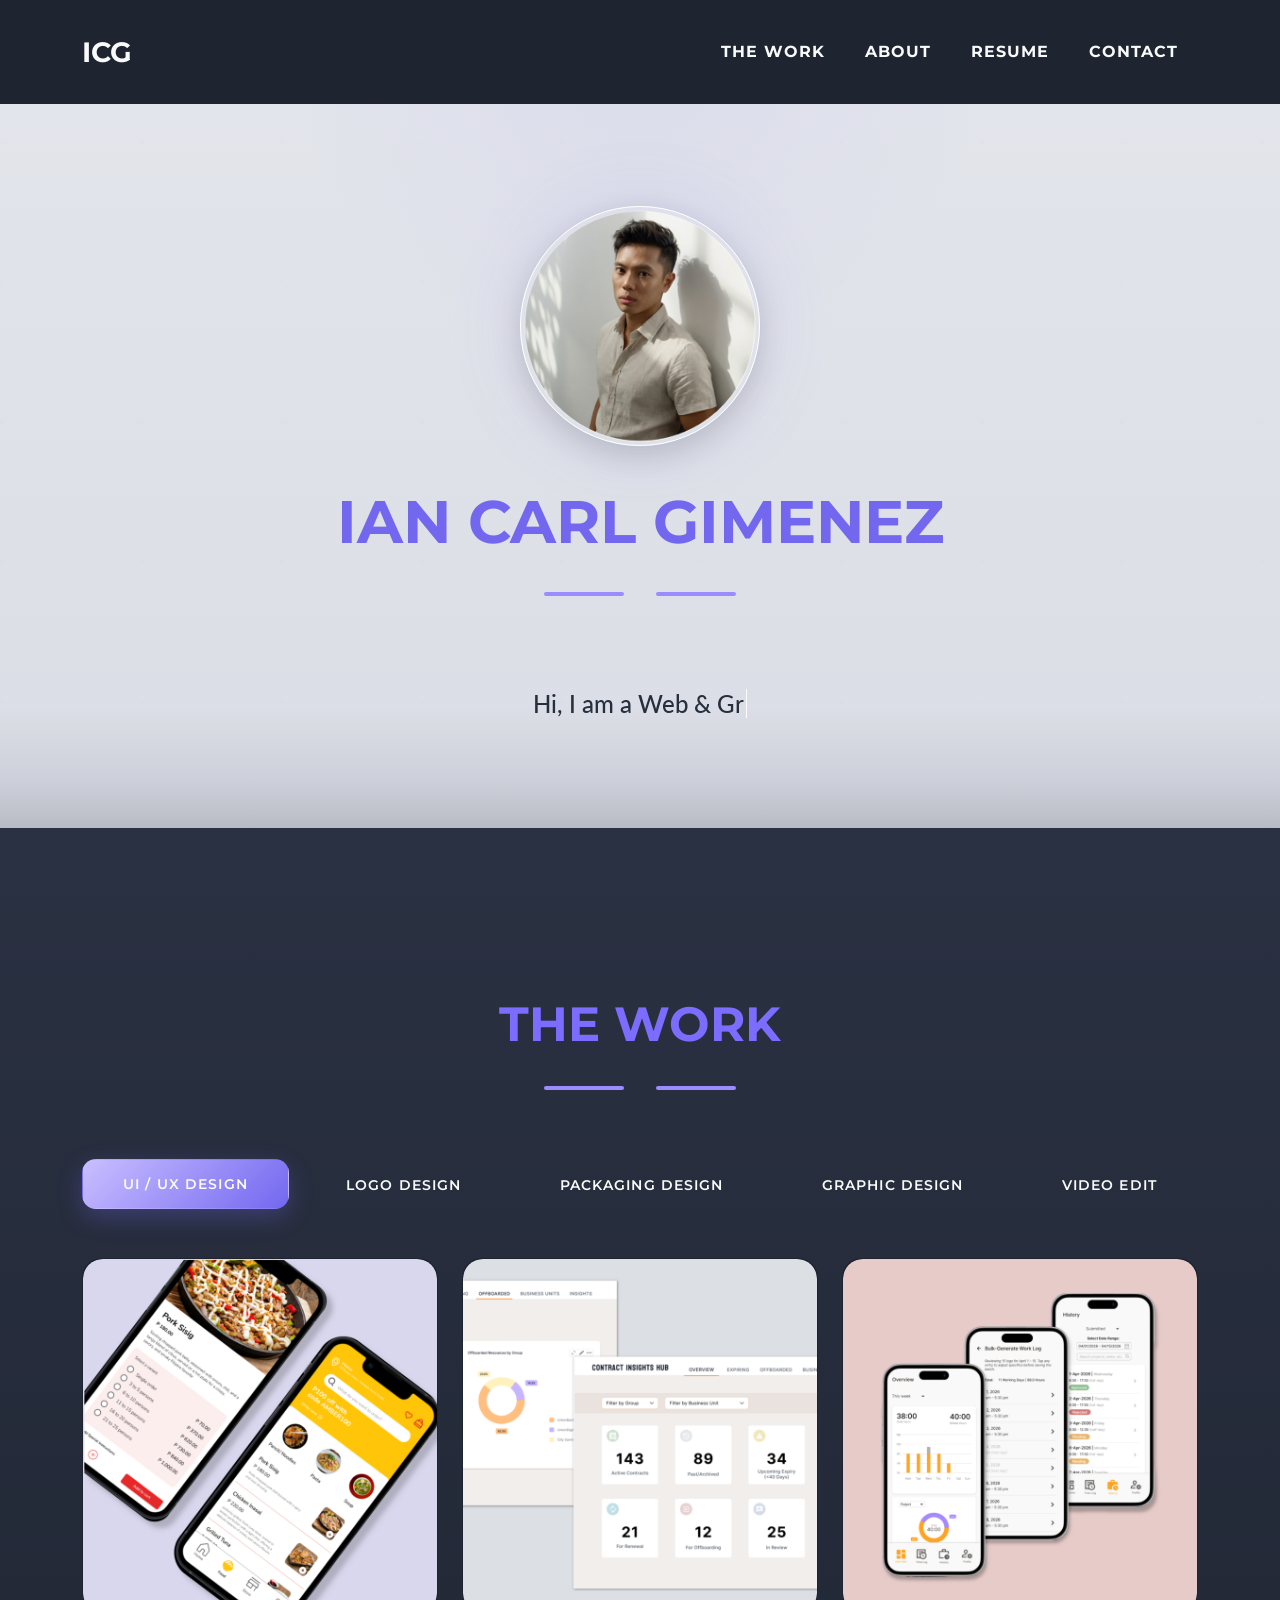
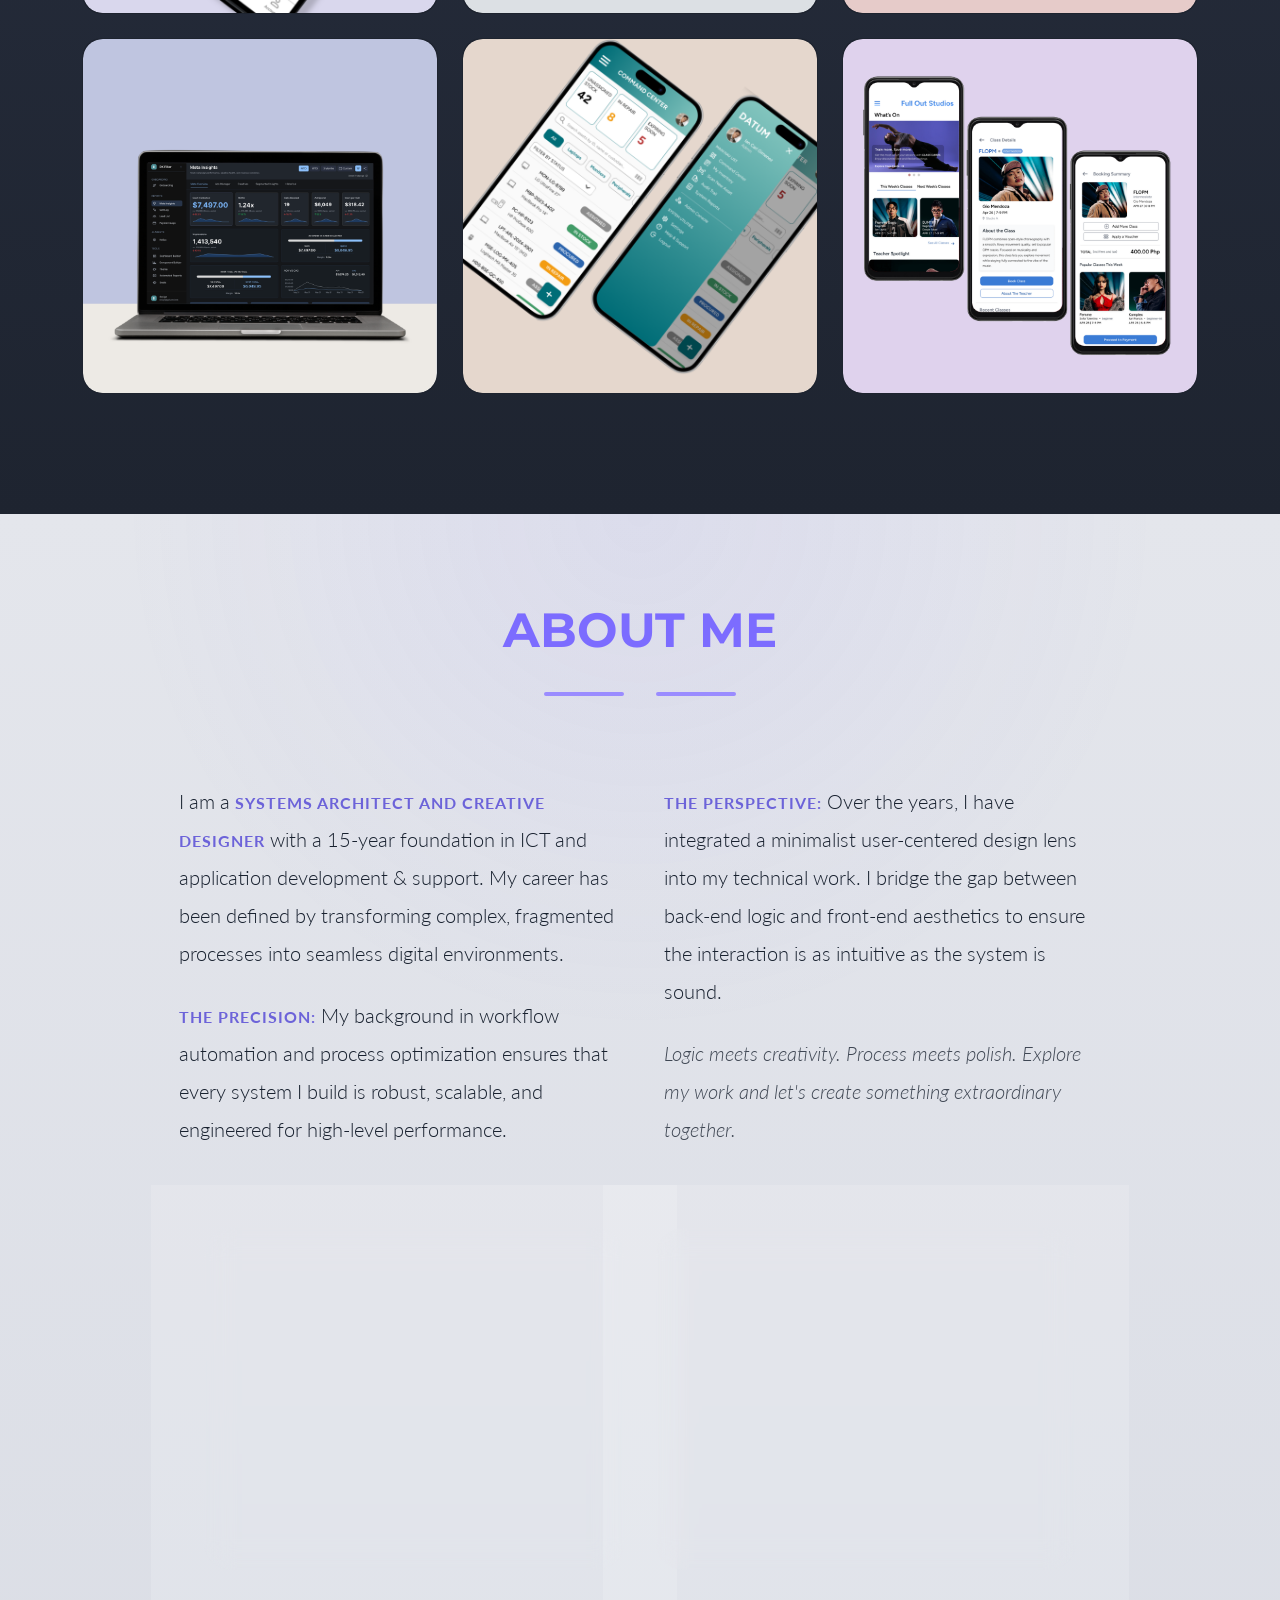
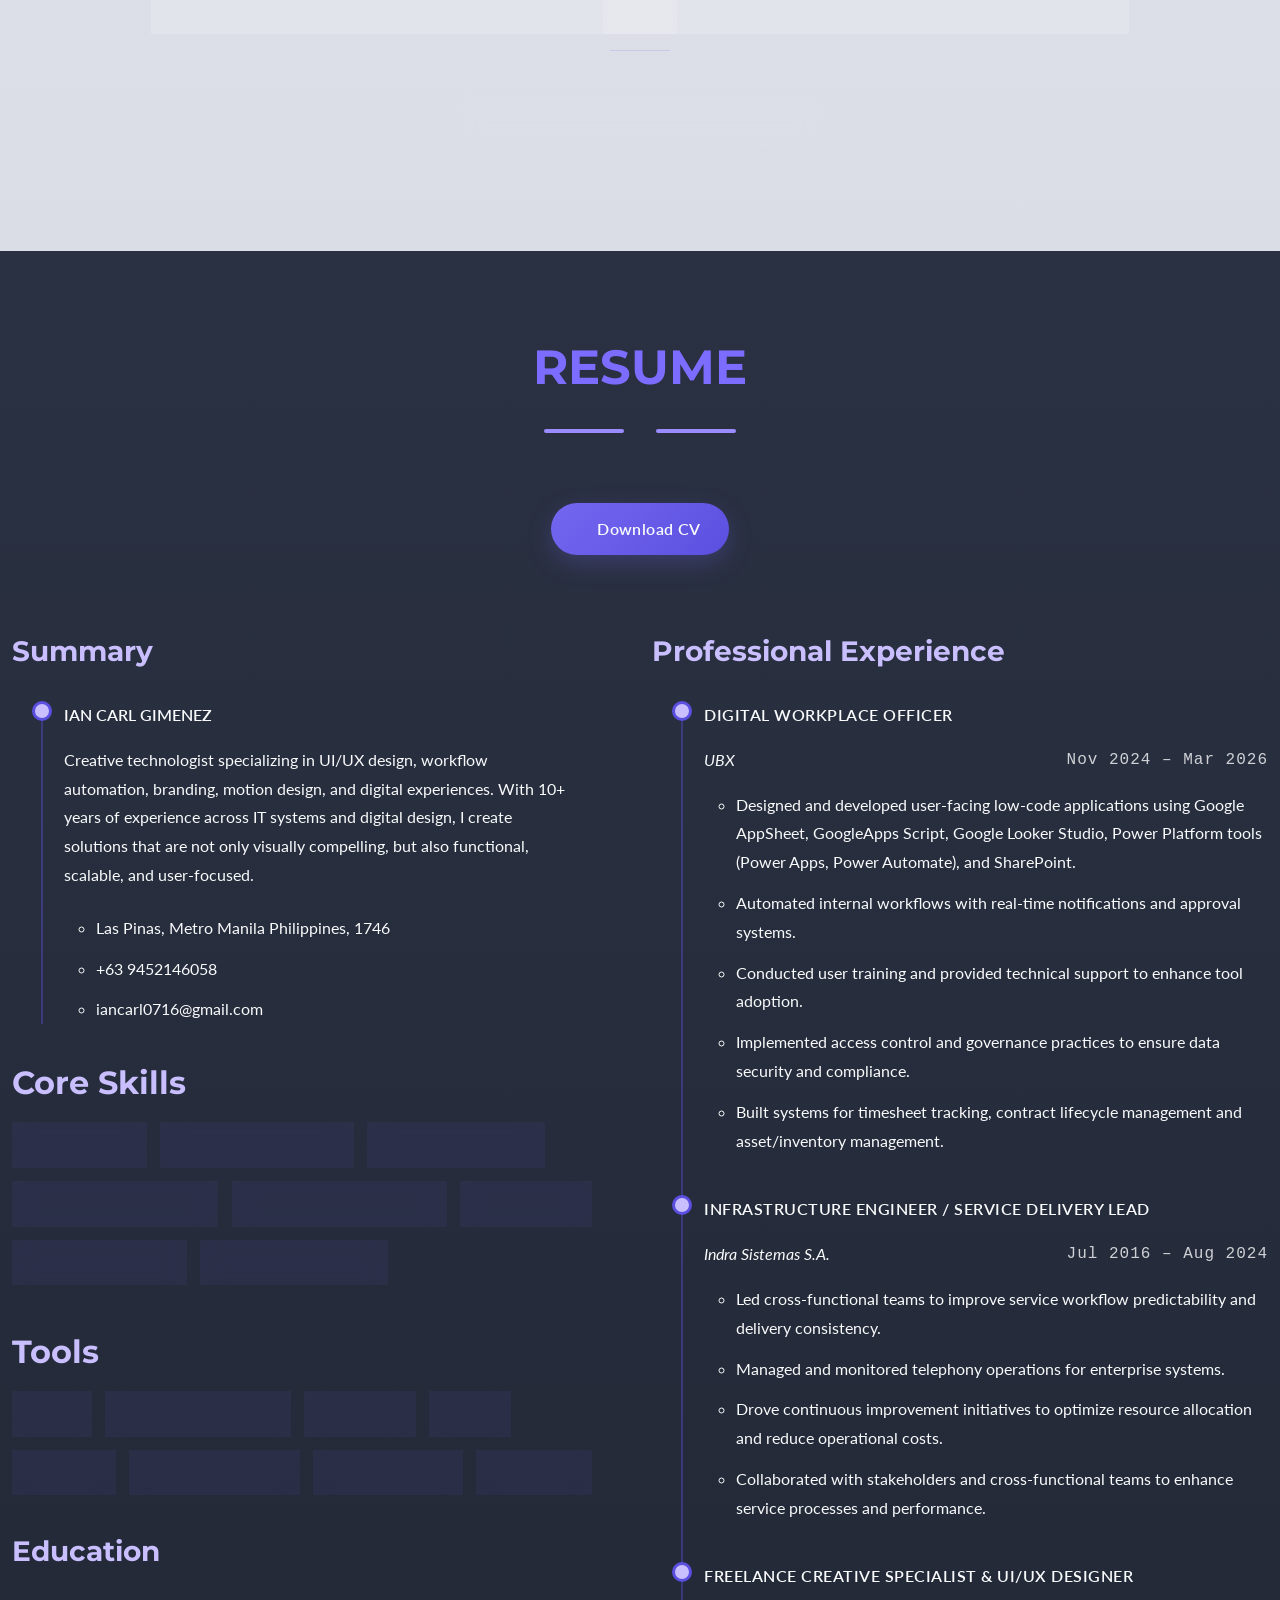
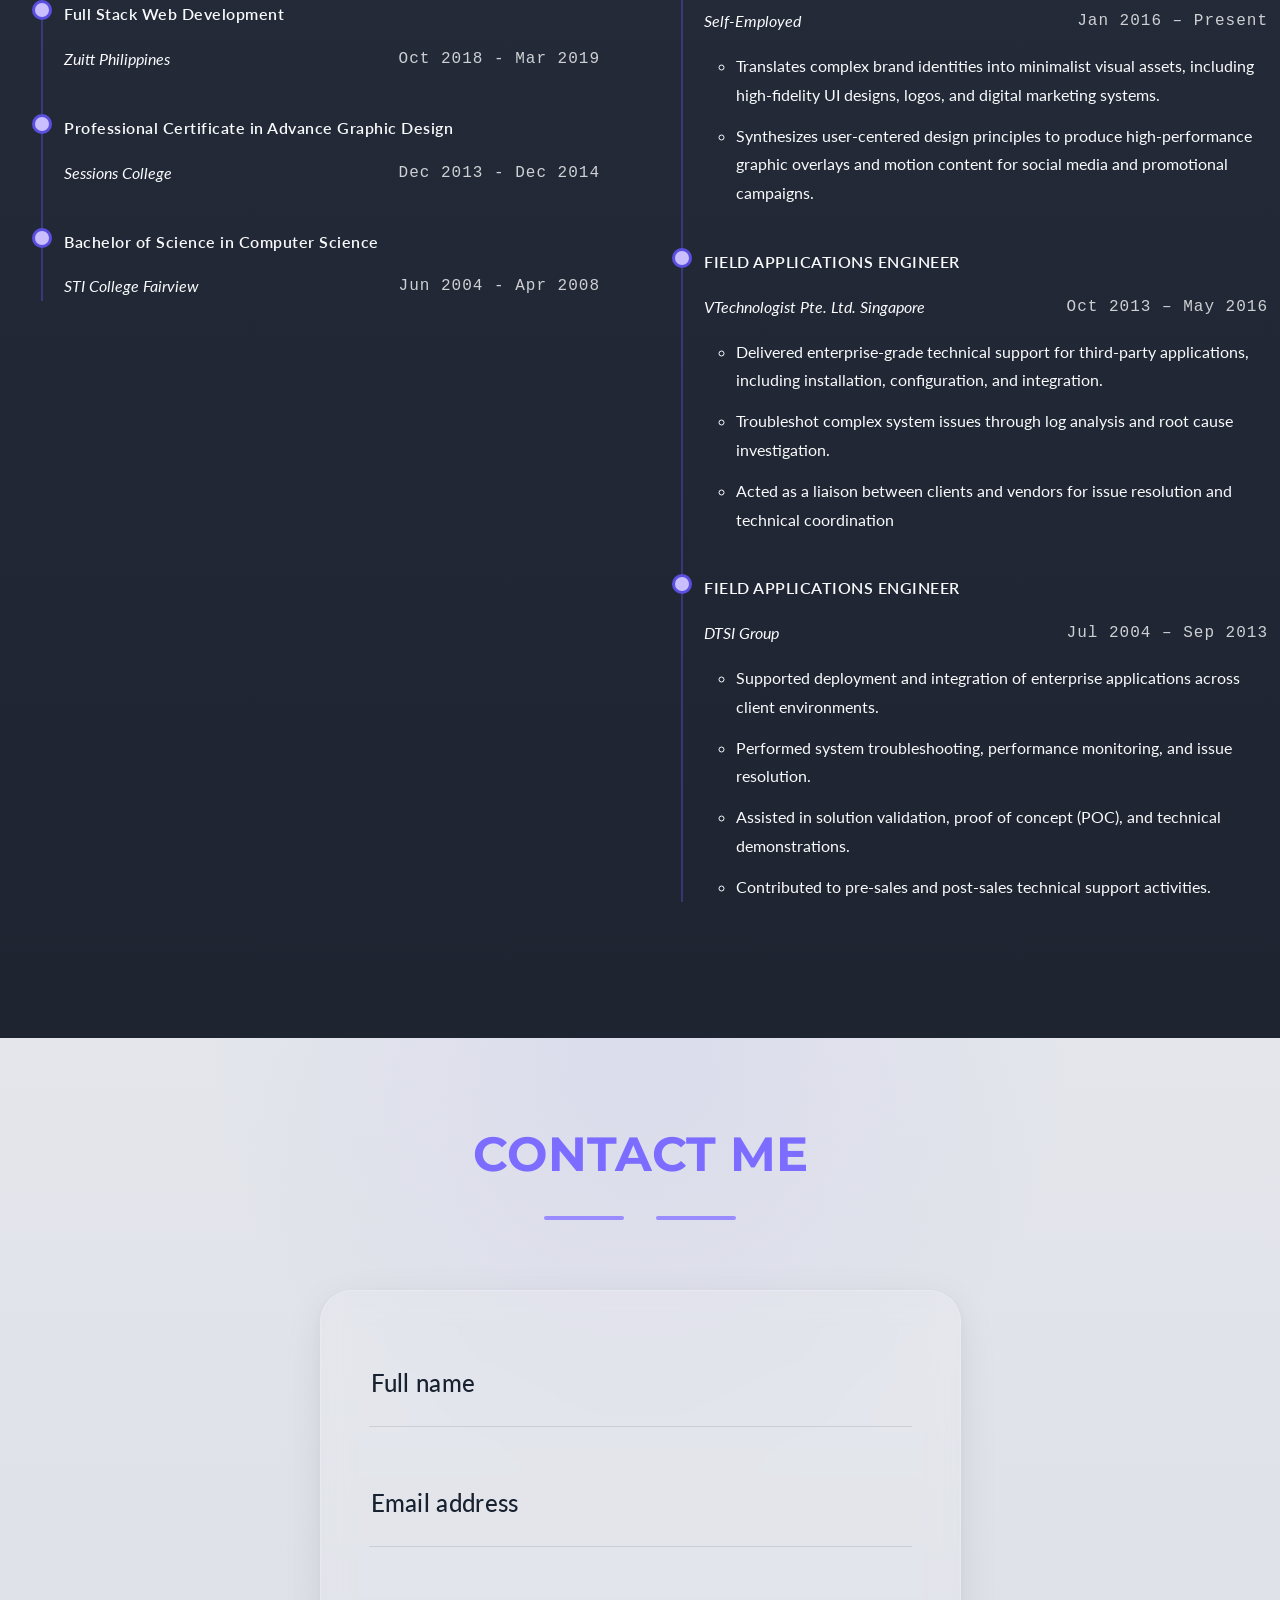
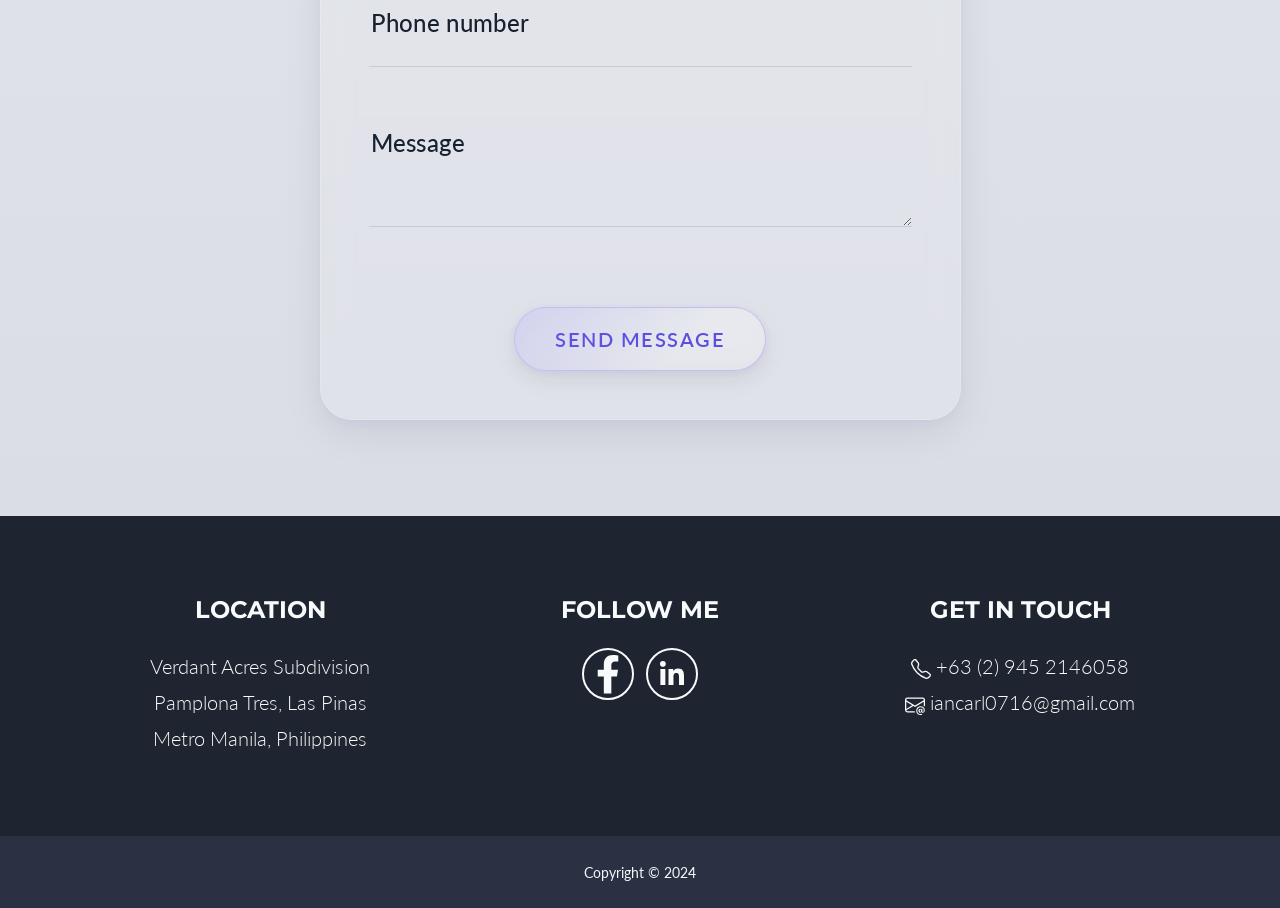
==== commit 9e1699d9: "Updated the UI/UX Design porfolio section" ====
--- a/index.html
+++ b/index.html
@@ -1733,18 +1733,17 @@
 												<li class="mb-2 logic-li-3"><span class="fa-li"><i class="fa-solid fa-gem"></i></span><strong>Scalable Data Patterns:</strong> Introduced contextual filtering mechanisms within modal views to ensure data remains manageable as records and reporting requirements increase.</li>
 											</ul>
 	
-											<!-- <div class="text-center my-4">
-												<a href="assets/img/portfolio/datum-ui_ux storyboard.png" target="_blank" title="Click to view full size">
+											<div class="text-center my-4">
+												<a href="assets/img/portfolio/ui_ux design/GoFunnel Meta Insights.png" target="_blank" title="Click to view full size">
 													<img class="img-fluid rounded border" 
-														src="assets/img/portfolio/datum-ui_ux storyboard.png" 
-														alt="User Journey Map" 
+														src="assets/img/portfolio/ui_ux design/GoFunnel Meta Insights.png" 
+														alt="Design Principles Framework" 
 														style="max-width: 100%; height: auto; box-shadow: 0 4px 15px rgba(0,0,0,0.1); cursor: zoom-in;" />
 												</a>
 												
 												<small class="figure-caption d-block px-3" style="max-width: 800px; margin-left: auto; margin-right: auto;">
-													Figure 2.0: This interaction flow demonstrates how the redesign guides users from high-level business metrics to contextual details through progressive disclosure, reducing cognitive load while supporting deeper analysis.
-												</small>
-											</div> -->
+													Figure 2.0: <strong>Enterprise Design Framework.</strong> Four principles guided the redesign of Meta Insights: prioritizing critical information, progressively revealing details, providing clear interaction feedback, and maintaining usability as data and platform complexity evolve.
+											</div>
 											
 											
 										</div>
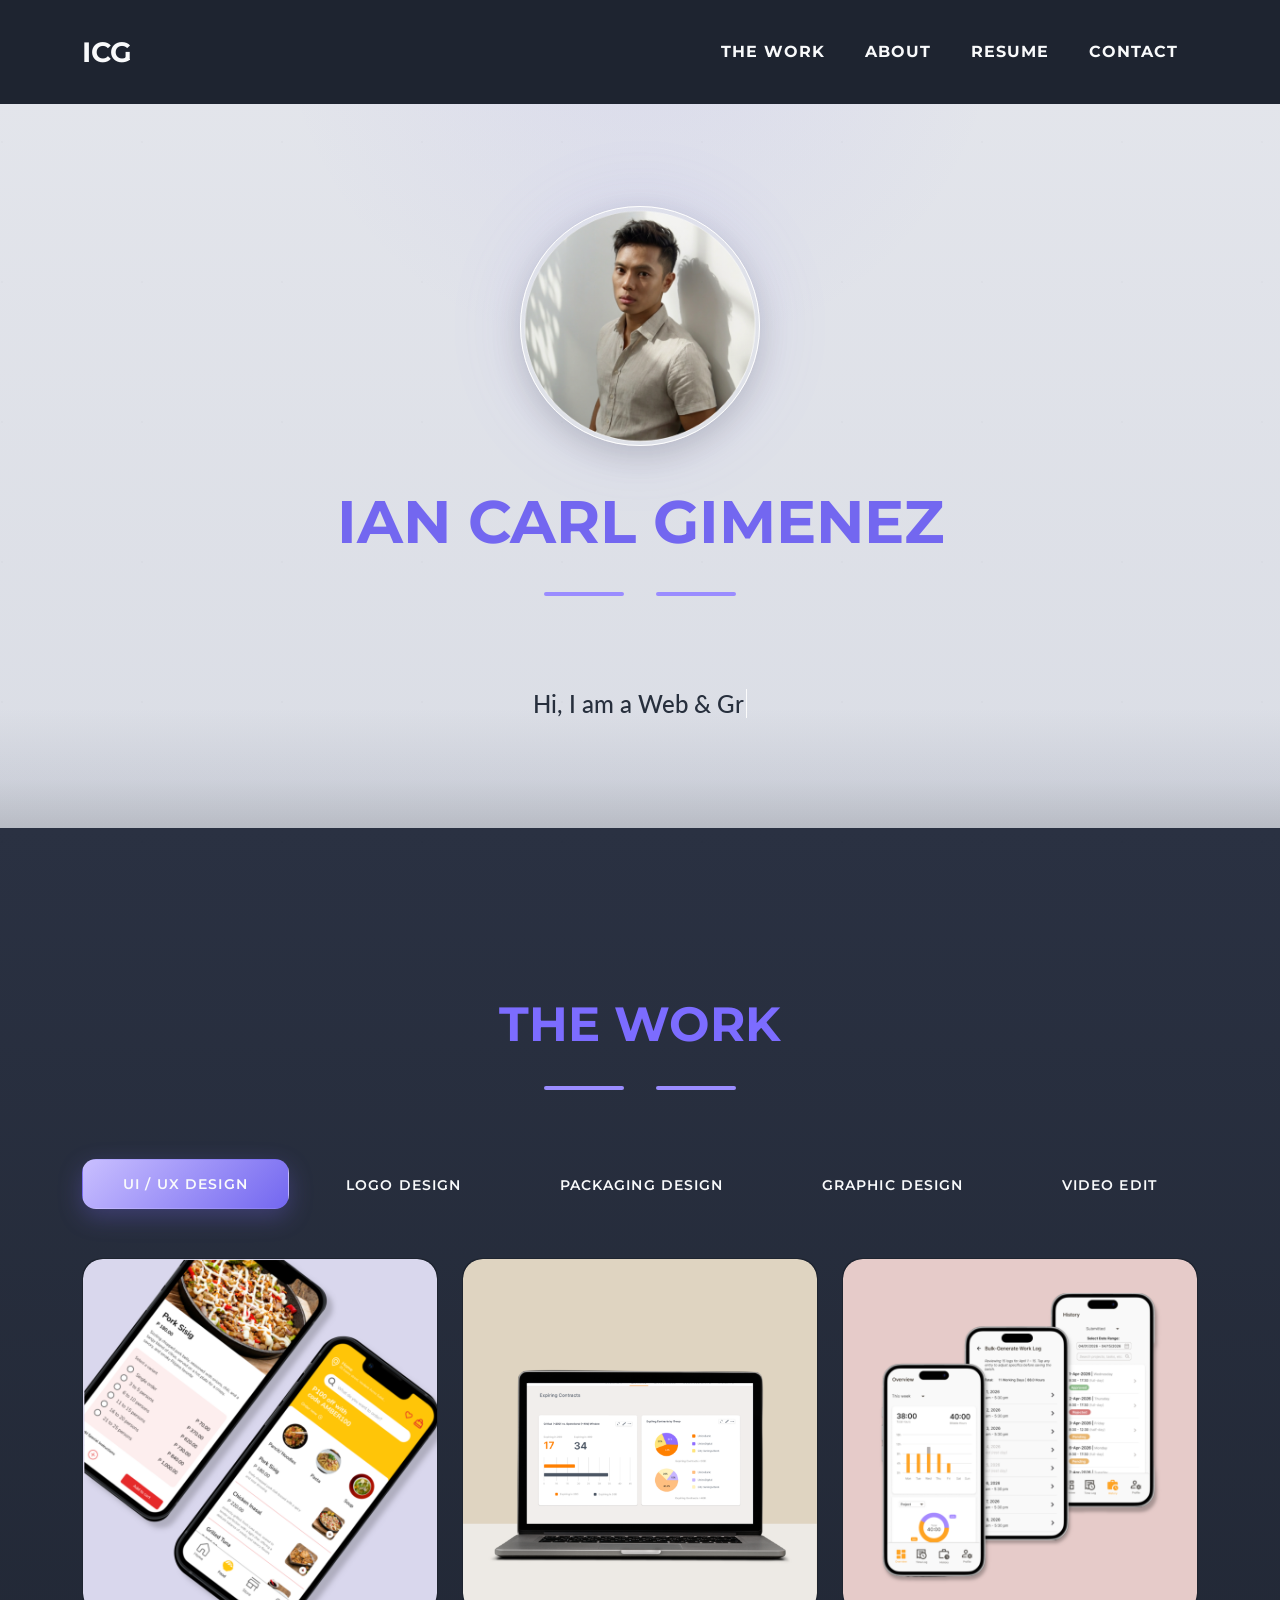
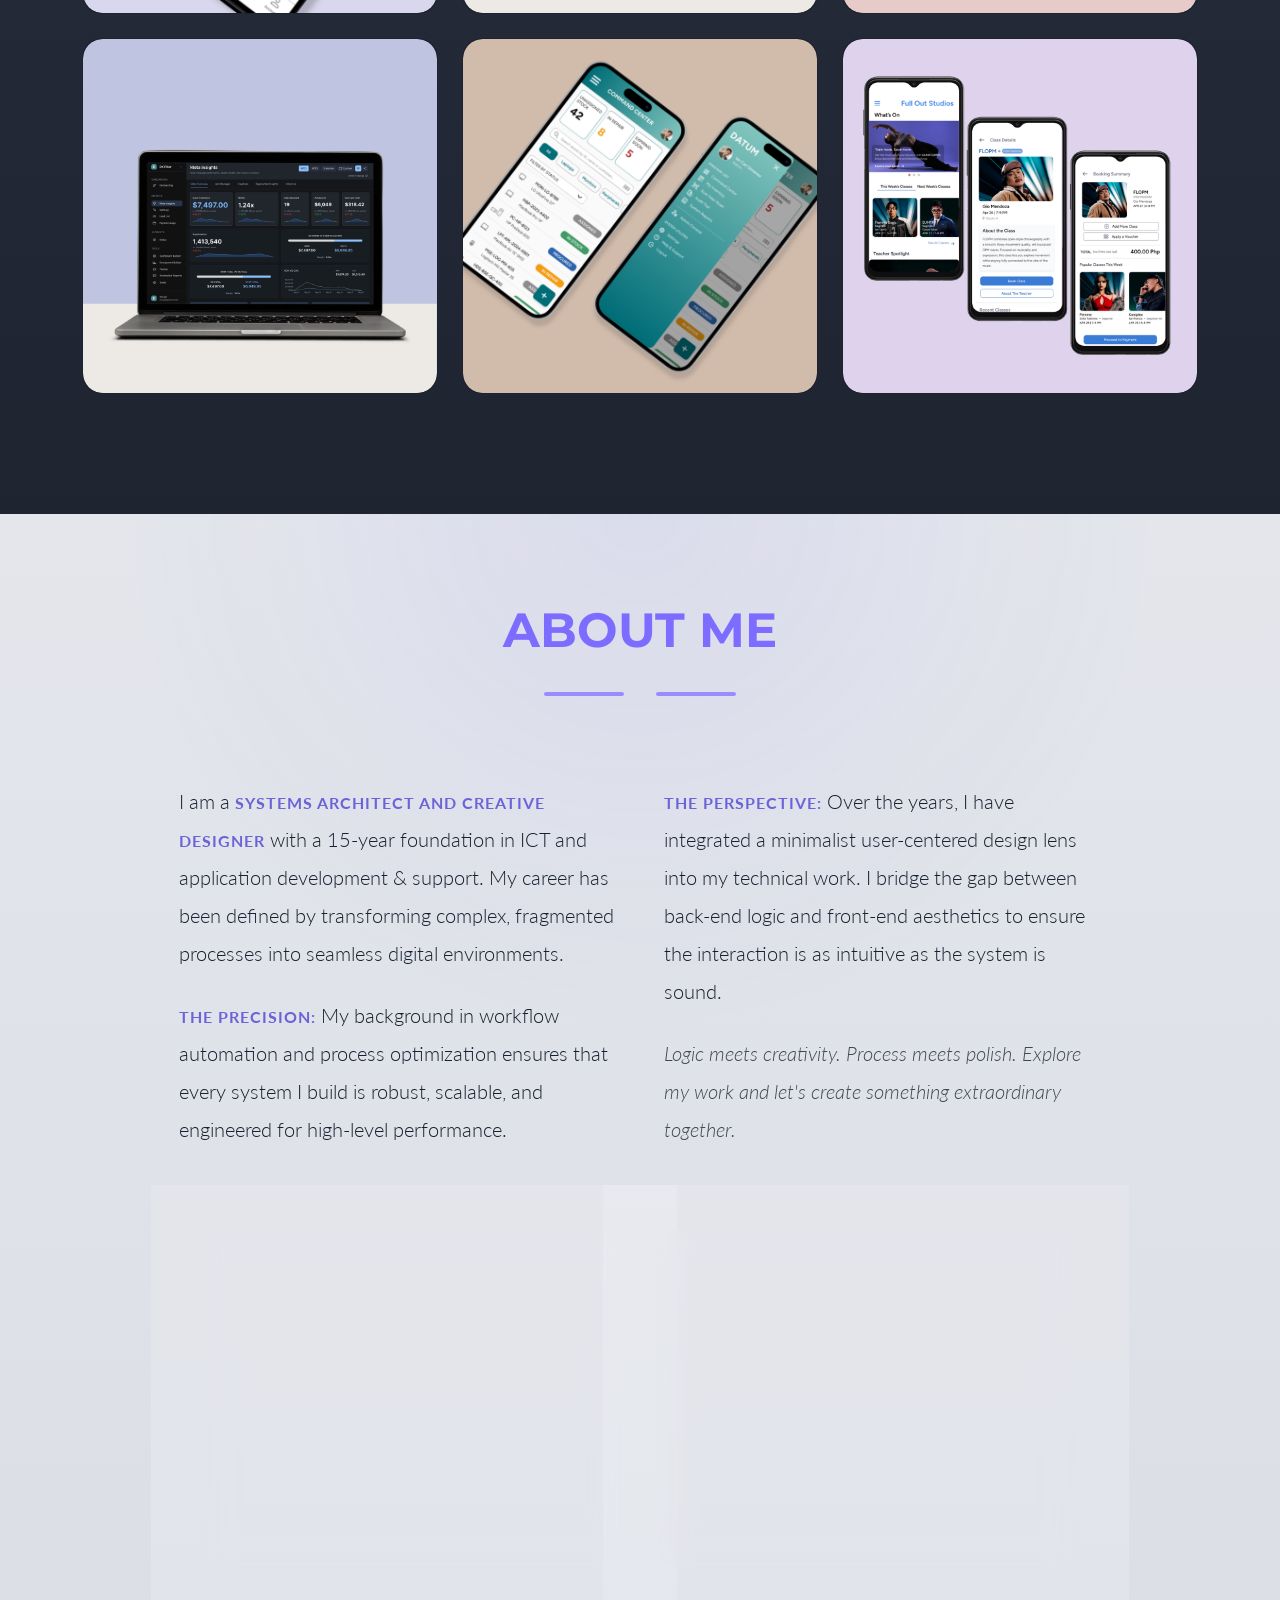
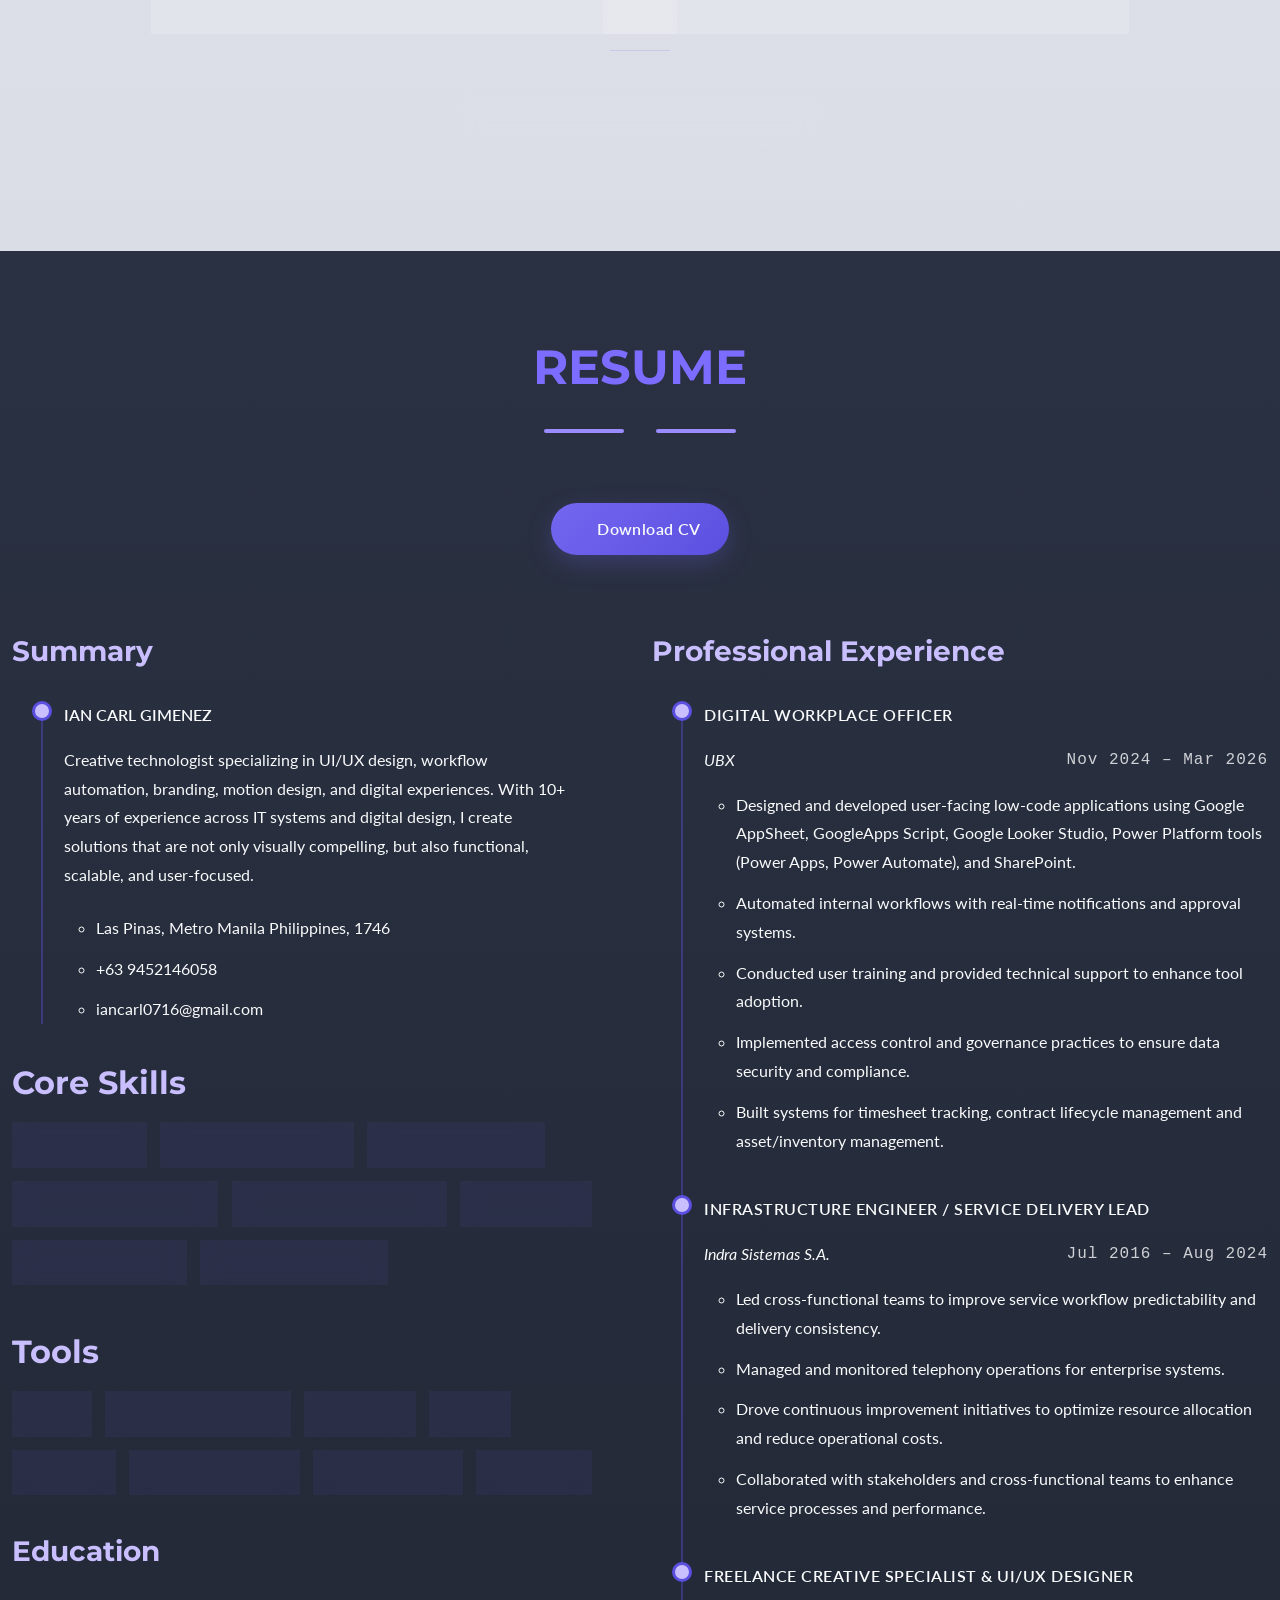
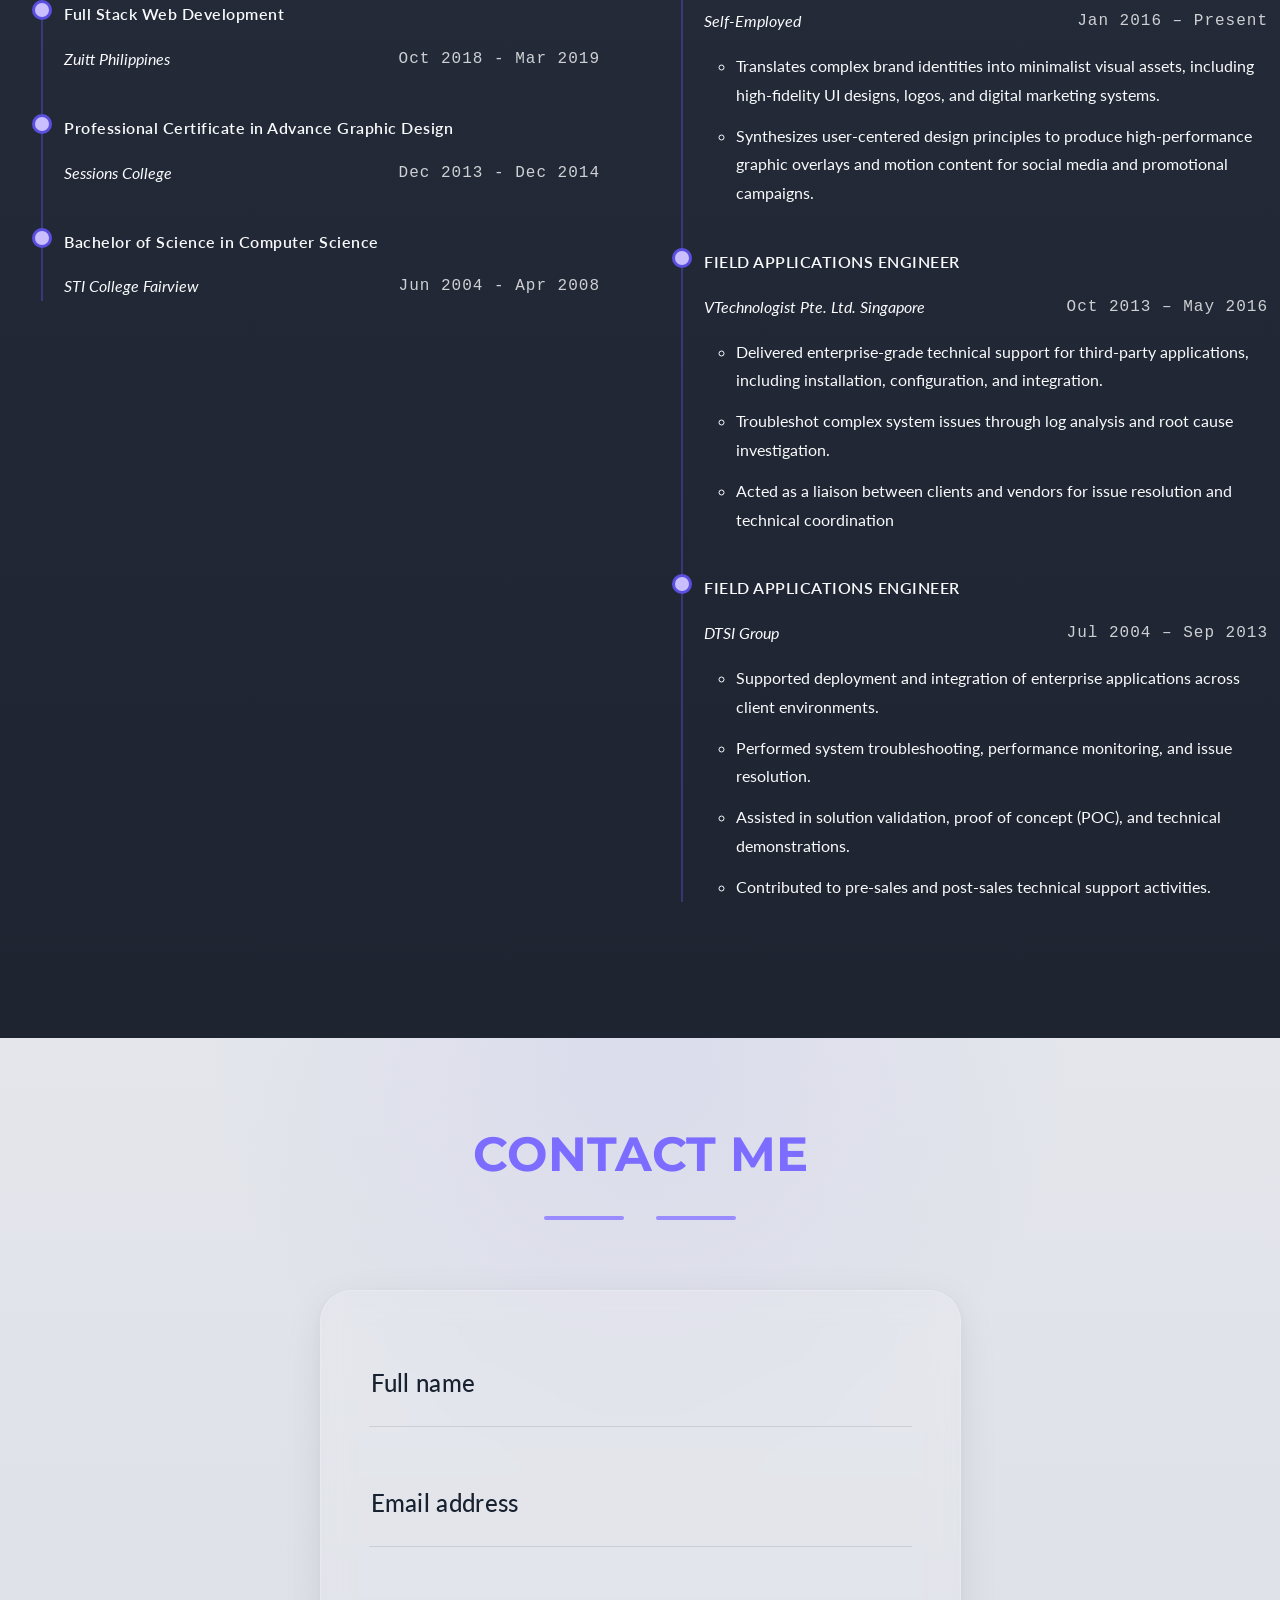
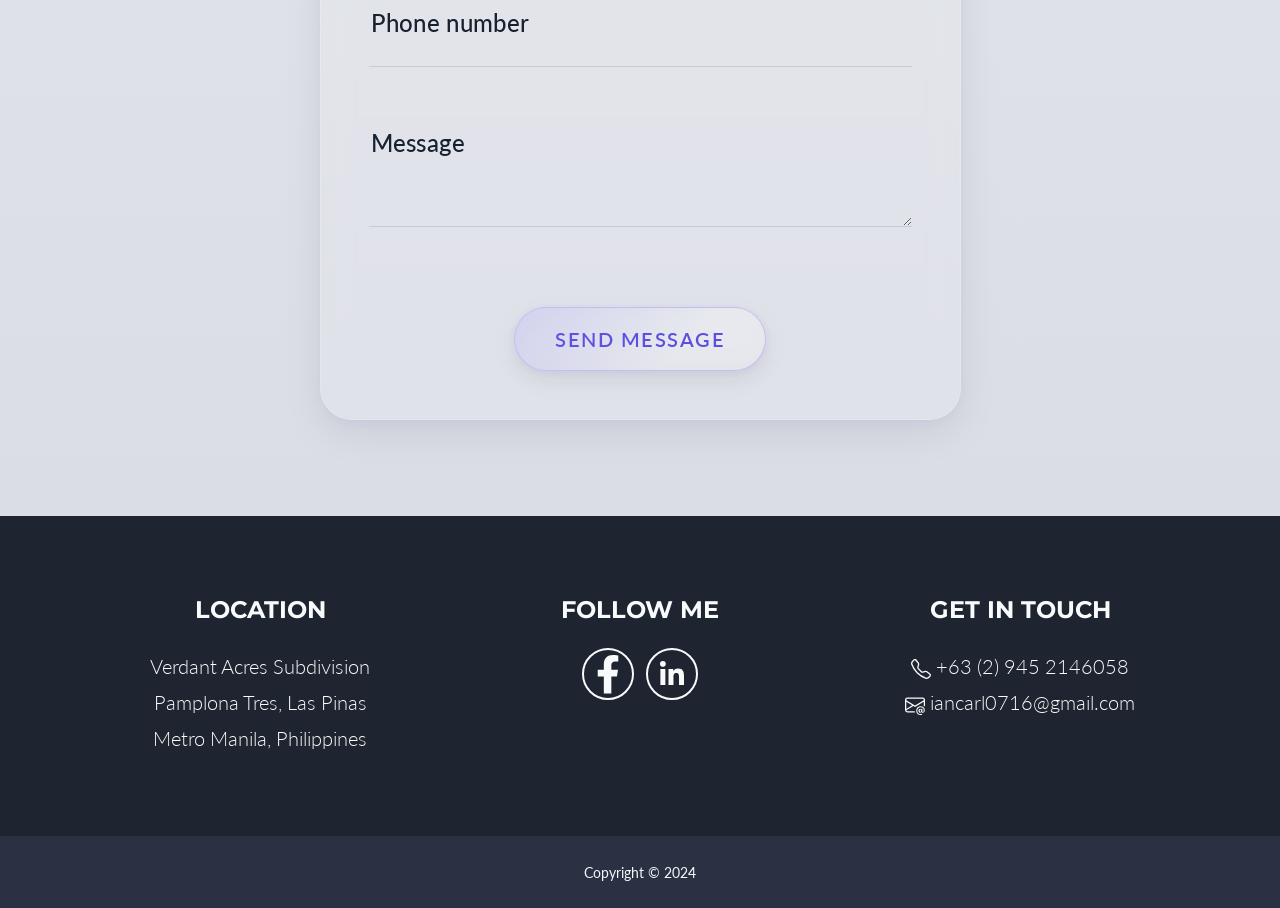
==== commit af281e1d: "Updated the graphic design and ui/ux design portfolio section" ====
--- a/index.html
+++ b/index.html
@@ -143,7 +143,7 @@
 									</div> 
 								</div>
 								
-								<img class="img-fluid" src="assets/img/portfolio/contract dashboard.jpg" alt="Contract Insights Hub UI/UX design">
+								<img class="img-fluid" src="assets/img/portfolio/contract dashboard.png" alt="Contract Insights Hub UI/UX design">
 							</div>
 						</div>
 
@@ -576,6 +576,26 @@
 									</div>
 								</div>
 								<img class="img-fluid" src="assets/img/portfolio/graphic design/Terrace Aesthetics.png" alt="TERRACE AESTHETICS: The Modern Facelift Campaign design">
+							</div>
+						</div>
+
+						<!-- Portfolio Item - Graphic Design (Heystack People) -->
+						<div class="col-md-6 col-lg-4 mb-4 mb-md-0">
+							<div class="portfolio-item mx-auto" data-type="ad" data-id="HeyStackPeople" data-bs-toggle="modal" data-bs-target="#modal-HeyStackPeople">
+								<div class="custom-hover-caption h-100 w-100">
+									<div class="custom-hover-content text-white">
+
+										<div class="center-content-box">
+											<svg class="svg-inline--fa fa-eye fa-3x plus-icon" aria-hidden="true" focusable="false" data-prefix="fas" data-icon="eye" role="img" xmlns="http://www.w3.org/2000/svg" viewBox="0 0 576 512"><path fill="currentColor" d="M288 32c-80.8 0-145.5 36.8-192.6 80.6C48.6 156 17.3 208 2.5 243.7c-3.3 7.9-3.3 16.7 0 24.6C17.3 304 48.6 356 95.4 399.4C142.5 443.2 207.2 480 288 480s145.5-36.8 192.6-80.6c46.8-43.4 78.1-95.4 92.9-131.1c3.3-7.9 3.3-16.7 0-24.6C558.7 208 527.4 156 480.6 112.6C433.5 68.8 368.8 32 288 32zM144 256a144 144 0 1 1 288 0 144 144 0 1 1 -288 0zm144-64a64 64 0 1 0 0 128 64 64 0 1 0 0-128z"></path></svg>
+										</div>
+
+										<div class="bottom-text-box">
+											<h5 class="thumbnail-title">Heystack People: IT Recruitment Campaign Static Ads</h5>
+										</div>
+
+									</div>
+								</div>
+								<img class="img-fluid" src="assets/img/portfolio/Heystack People.png" alt="Heystack People: IT Recruitment Campaign Static Ads">
 							</div>
 						</div> 
 
@@ -1521,8 +1541,8 @@
 											<p class="mb-3 friction-intro">The current manual Excel process is a "Document-First" system that places the entire burden of data validation and payroll computation on human operators.</p>
 											<ul class="fa-ul mb-4" style="padding-left: 1.5rem; text-align: left;">
 												<li class="mb-2 friction-li-1"><span class="fa-li"><i class="fa-solid fa-gem"></i></span><strong>Redundant Manual Entry:</strong> Resources were forced to re-type static identity data (Name, ID, Manager) every month, leading to high "form fatigue" and preventable typos.</li>
-												<li class="mb-2 friction-li-2"><span class="fa-li"><i class="fa-solid fa-gem"></i></span><strong>The Downstream Computation Burden: </strong> Because the Excel sheet is just a static grid that doesn't compute data, the heavy lifting of calculating total hours, night differentials, and split/half-days falls entirely on the HR and Finance teams.</li>
-												<li class="mb-2 friction-li-3"><span class="fa-li"><i class="fa-solid fa-gem"></i></span><strong>The Contextual Blindness:</strong>:</strong> Because the Excel sheet is just a static grid that doesn't compute data, the heavy lifting of calculating total hours, night differentials, and split/half-days falls entirely on the HR and Finance teams.</li>
+												<li class="mb-2 friction-li-2"><span class="fa-li"><i class="fa-solid fa-gem"></i></span><strong>The Downstream Computation Burden:</strong> Because the Excel sheet is just a static grid that doesn't compute data, the heavy lifting of calculating total hours, night differentials, and split/half-days falls entirely on the HR and Finance teams.</li>
+												<li class="mb-2 friction-li-3"><span class="fa-li"><i class="fa-solid fa-gem"></i></span><strong>The Contextual Blindness:</strong> Because the Excel sheet is just a static grid that doesn't compute data, the heavy lifting of calculating total hours, night differentials, and split/half-days falls entirely on the HR and Finance teams.</li>
 												<li class="mb-2 friction-li-4"><span class="fa-li"><i class="fa-solid fa-gem"></i></span><strong>The Validation Gap:</strong> Excel lacks "hard stops." This allows resources to input impossible entries (like logging 8 hours of work on a date already approved for a Full-Day Sick Leave) that HR has to spot manually.</li>
 												<li class="friction-li-5"><span class="fa-li"><i class="fa-solid fa-gem" style="color: var(--color-accent)"></i></span><strong>Retroactive Recall Friction:</strong> Resources often fill out their logs at the end of the cutoff. Manually typing dates, times, and repetitive task descriptions into Excel cells creates high cognitive load and is prone to formatting typos.</li>
 											</ul>
@@ -7335,6 +7355,302 @@
 												<li class="mb-2">
 													<span class="fa-li"><i class="fa-solid fa-gem"></i></span>
 													AI-generated mockups and concept visualization tools
+												</li>
+
+											</ul>
+										</div>
+
+										
+									</div>
+
+									<!-- CLOSE BUTTON -->
+									<div class="modal-footer-action text-center">
+										<button class="btn btn-primary" data-bs-dismiss="modal">
+											<i class="fas fa-xmark fa-fw"></i>
+											Close Window
+										</button>
+									</div>
+
+								</div>
+							</div>
+						</div>
+					</div>
+				</div>
+			</div>
+		</div>
+
+		<!-- Portfolio Modal - HeyStack People -->
+		<div class="portfolio-modal modal fade" id="modal-HeyStackPeople" tabindex="-1" aria-labelledby="modal-HeyStackPeople" aria-hidden="true">
+			<div class="modal-dialog modal-xl" role="document">
+				<div class="modal-content">
+					<div class="modal-header border-0"><button class="btn-close" type="button" data-bs-dismiss="modal" aria-label="Close"></button></div>
+					
+					<div class="modal-body text-center pb-5">
+						<div class="container">
+							<div class="row justify-content-center">
+								<div class="col-12">
+
+									<!-- Title -->
+									<h2 class="portfolio-modal-title text-secondary text-uppercase mb-3 text-center">
+										Haystack People: IT Recruitment Campaign Static Ads
+									</h2>
+
+									<!-- Divider -->
+									<div class="divider-custom mb-4">
+										<div class="divider-custom-line"></div>
+										<div class="divider-custom-icon"><i class="fas fa-star"></i></div>
+										<div class="divider-custom-line"></div>
+									</div>
+
+									<!-- HERO IMAGE -->
+									<!-- <img class="img-fluid rounded mb-4" src="assets/img/portfolio/graphic design/917crew - Tank.png" alt="Hero Campaign Image" /> -->
+
+									<!-- SHORT INTRO -->
+									<p class="mb-5 text-center mx-auto text-start">
+										A recruitment advertising campaign concept created for Haystack People, a Dutch IT recruitment consultancy specializing in connecting technology professionals with leading organizations. The project involved designing a series of social media recruitment advertisements that align with the company's premium, people-first, and technology-driven brand identity while showcasing career opportunities, company culture, and employee benefits.
+									</p>
+
+									
+									<div class="portfolio-content mx-auto text-start">
+										
+										<!-- FULL CAROUSEL OUTPUT -->
+										<div class="portfolio-section">
+											<h4 class="text-uppercase mb-3">Campaign Deliverables</h4>
+	
+											<p class="mb-4">
+												The campaign consisted of three independent recruitment advertisements, each designed to communicate a different aspect of Haystack People's employer brand and career opportunities. Deliverables were adapted into both square and vertical social media formats to ensure consistency across multiple digital placements.
+											</p>
+	
+											<h5 class="mb-4">Square Social Media Ads</h5>
+											<div class="polish-images ui">
+		
+													  
+												<img class="img-fluid rounded shadow"
+													src="assets/img/portfolio/graphic design/Heystack People - IG Post 1.png"
+													srcset="assets/img/portfolio/graphic_design/Heystack People - IG Post 1.png"
+													sizes="(max-width: 576px) 100vw, (max-width: 992px) 50vw, 25vw"
+													alt="Static Ad 1" class="img-fluid rounded">
+													
+		
+													
+												<img class="img-fluid rounded shadow"
+													src="assets/img/portfolio/graphic design/Heystack People - IG Post 2.png"
+													srcset="assets/img/portfolio/graphic_design/Heystack People - IG Post 2.png"
+													sizes="(max-width: 576px) 100vw, (max-width: 992px) 50vw, 25vw"
+													alt="Static Ad 2" class="img-fluid rounded">
+													
+		
+													
+												<img class="img-fluid rounded shadow"
+													src="assets/img/portfolio/graphic design/Heystack People - IG Post 3.png"
+													srcset="assets/img/portfolio/graphic_design/Heystack People - IG Post 3.png"
+													sizes="(max-width: 576px) 100vw, (max-width: 992px) 50vw, 25vw"
+													alt="Static Ad 3" class="img-fluid rounded">
+													
+											</div>
+											
+											<h5 class="mb-4">Vertical Social Media Adaptations</h5>
+											<div class="polish-images ui">
+		
+												<img class="img-fluid rounded shadow"
+													src="assets/img/portfolio/graphic design/Heystack People - IG Story 1.png"
+													srcset="assets/img/portfolio/graphic_design/Heystack People - IG Story 1.png"
+													sizes="(max-width: 576px) 100vw, (max-width: 992px) 50vw, 25vw"
+													alt="Static Ad 1" class="img-fluid rounded">
+													
+		
+													
+												<img class="img-fluid rounded shadow"
+													src="assets/img/portfolio/graphic design/Heystack People - IG Story 2.png"
+													srcset="assets/img/portfolio/graphic_design/Heystack People - IG Story 2.png"
+													sizes="(max-width: 576px) 100vw, (max-width: 992px) 50vw, 25vw"
+													alt="Static Ad 2" class="img-fluid rounded">
+													
+		
+													
+												<img class="img-fluid rounded shadow"
+													src="assets/img/portfolio/graphic design/Heystack People - IG Story 3.png"
+													srcset="assets/img/portfolio/graphic_design/Heystack People - IG Story 3.png"
+													sizes="(max-width: 576px) 100vw, (max-width: 992px) 50vw, 25vw"
+													alt="Static Ad 3" class="img-fluid rounded">
+											</div>
+	
+										</div>
+
+										<!-- OVERVIEW -->
+										<div class="portfolio-section">
+											<h4 class="text-uppercase mb-3">Overview</h4>
+											<p class="mb-4">
+    											Haystack People is a Dutch IT recruitment consultancy focused on connecting technology professionals with high-performing organizations across software, SaaS, fintech, and e-commerce industries. This conceptual campaign explored how recruitment advertising can communicate career opportunities while simultaneously reinforcing employer branding and company culture.
+											</p>
+											<p class="mb-4">
+												The project consisted of three independent social media advertisements designed for multiple placements and optimized for both square and vertical formats.
+											</p>
+										</div>
+
+										<!-- OBJECTIVE -->
+										<div class="portfolio-section">
+											<h4 class="text-uppercase mb-3">Objective</h4>
+											<ul class="fa-ul mb-4" style="padding-left: 1.5rem; text-align: left;">
+												<li class="mb-2"><span class="fa-li"><i class="fa-solid fa-gem"></i></span> Create visually engaging recruitment advertisements that attract experienced IT professionals</li>
+												<li class="mb-2"><span class="fa-li"><i class="fa-solid fa-gem"></i></span> Communicate Haystack People's premium employer brand and company culture</li>
+												<li class="mb-2"><span class="fa-li"><i class="fa-solid fa-gem"></i></span> Highlight employee benefits, growth opportunities, and consultancy specializations</li>
+												<li class="mb-2"><span class="fa-li"><i class="fa-solid fa-gem"></i></span> Build a scalable visual system that adapts seamlessly across multiple social media formats</li>
+											</ul>
+										</div>
+	
+										<!-- TARGET AUDIENCE -->
+										<div class="portfolio-section">
+											<h4 class="text-uppercase mb-3">Target Audience</h4>
+											
+											<ul class="fa-ul mb-4">
+												<li class="mb-2">
+													<span class="fa-li"><i class="fa-solid fa-gem"></i></span>
+													Experienced IT professionals, recruiters, and consultants seeking career growth opportunities
+												</li>
+
+												<li class="mb-2">
+													<span class="fa-li"><i class="fa-solid fa-gem"></i></span>
+													Mid-to-senior-level technology professionals interested in software, SaaS, fintech, and e-commerce industries
+												</li>
+
+												<li class="mb-2">
+													<span class="fa-li"><i class="fa-solid fa-gem"></i></span>
+													 Professionals who value international opportunities, competitive compensation, and long-term career progression
+												</li>
+
+												<li class="mb-2">
+													<span class="fa-li"><i class="fa-solid fa-gem"></i></span>
+													Candidates seeking a people-focused, collaborative, and modern work environment rather than traditional recruitment experiences
+												</li>
+
+											</ul>
+										</div>
+	
+										<!-- CREATIVE DIRECTION -->
+										<div class="portfolio-section">
+											<h4 class="text-uppercase mb-3">Creative Direction</h4>
+											<p class="mb-4">The creative direction was inspired by Haystack People's existing digital presence, characterized by deep blue gradients, subtle indigo highlights, minimalist layouts, and premium editorial typography. The campaign aimed to balance professionalism and warmth by combining structured information hierarchy with authentic workplace photography.</p>
+											<p class="mb-4"> Rather than relying on heavily stylized recruitment advertising conventions, the visual language focused on clarity, trust, and aspirational company culture, allowing the people and opportunities to become the primary storytelling elements.</p>
+										</div>
+	
+										<!-- DESIGN APPROACH -->
+										<div class="portfolio-section">
+											<h4 class="text-uppercase mb-3">Design Approach</h4>
+
+											<ul class="fa-ul mb-4">
+												<li class="mb-2">
+													<span class="fa-li"><i class="fa-solid fa-gem"></i></span>
+													Established a modular visual system that supports both square and vertical social media placements
+												</li>
+
+												<li class="mb-2">
+													<span class="fa-li"><i class="fa-solid fa-gem"></i></span>
+													 Used authentic workplace photography to reinforce credibility and company culture
+												</li>
+
+												<li class="mb-2">
+													<span class="fa-li"><i class="fa-solid fa-gem"></i></span>
+													Applied serif typography for premium messaging and modern sans-serif typography for supporting information
+												</li>
+
+												<li class="mb-2">
+													<span class="fa-li"><i class="fa-solid fa-gem"></i></span>
+													Introduced subtle gradient glows and dotted textures to create a technology-inspired visual identity
+												</li>
+
+												<li class="mb-2">
+													<span class="fa-li"><i class="fa-solid fa-gem"></i></span>
+													Prioritized information hierarchy and readability to ensure quick comprehension across digital placements
+												</li>
+											</ul>
+										</div>
+										
+										<!-- TYPOGRAPHY -->
+										<div class="portfolio-section">
+
+											<h4>Typography System</h4>
+
+											 <p class="mb-4 text-start">
+        										The typography system was designed to reflect Haystack People's premium and professional positioning. The visual language combines an elegant editorial serif typeface with a clean modern sans-serif to balance credibility, sophistication, and accessibility.
+    										</p>
+
+											<ul class="fa-ul mb-4">
+
+												<li class="mb-3">
+													<span class="fa-li"><i class="fa-solid fa-gem"></i></span>
+													 <strong>Playfair Display (Headlines & Key Messaging)</strong> – Used for campaign headlines and job titles such as "Ervaren IT Recruitment Consultant", "Targets gehaald? Mee op reis.", and "Meer dan recruitment." Its elegant high-contrast letterforms introduce a premium and aspirational tone that elevates the recruitment messaging beyond traditional job advertisements while closely aligning with Haystack People's editorial-inspired brand aesthetic.
+												</li>
+
+												<li class="mb-3">
+													<span class="fa-li"><i class="fa-solid fa-gem"></i></span>
+													<strong>DM Sans (Supporting Information & Calls to Action)</strong> – Used for benefits, descriptions, industry categories, and call-to-action elements. Its clean geometric structure ensures excellent readability and information scanning across digital placements while reinforcing the company's modern, technology-focused personality.
+												</li>
+
+												<li class="mb-3">
+													<span class="fa-li"><i class="fa-solid fa-gem"></i></span>
+													<strong>Montserrat (Supporting Labels & Secondary Hierarchy)</strong> – Used for smaller labels such as "Vacature" and secondary interface elements. Its refined, contemporary appearance creates subtle visual distinction while maintaining consistency with the overall modern and professional design system.
+												</li>
+
+												<li class="mb-3">
+													<span class="fa-li"><i class="fa-solid fa-gem"></i></span>
+													<strong>Typography as Brand Expresion</strong> – The contrast between Playfair Display's editorial elegance, DM Sans's clarity and approachability, and Montserrat's contemporary structure visually communicates Haystack People's brand personality: premium yet approachable, professional yet human-centered, and technology-driven without sacrificing warmth and authenticity.
+												</li>
+
+											</ul>
+										</div>
+
+										<!-- CAMPAIGN NARRATIVE -->
+										<div class="portfolio-section">
+
+											<h4>Campaign Narrative</h4>
+
+											<ul class="fa-ul mb-4">
+
+												<li class="mb-3">
+													<span class="fa-li"><i class="fa-solid fa-gem"></i></span>
+													 <strong>Ad 1:</strong> Introduces an experienced IT recruitment consultant opportunity while highlighting compensation and international career benefits.
+												</li>
+
+												<li class="mb-3">
+													<span class="fa-li"><i class="fa-solid fa-gem"></i></span>
+													<strong>Ad 2:</strong> Showcases company culture, team experiences, and growth opportunities through benefit-driven messaging and authentic photography.
+												</li>
+
+												<li class="mb-3">
+													<span class="fa-li"><i class="fa-solid fa-gem"></i></span>
+													<strong>Ad 3:</strong> Positions Haystack People as more than a recruitment agency by highlighting industries served, consultancy expertise, and workplace flexibility.
+												</li>
+
+											</ul>
+										</div>
+
+	
+										<!-- OUTCOME -->
+										<div class="portfolio-section">
+											<h4 class="text-uppercase mb-3">Outcome</h4>
+											<p class="mb-4">
+												The campaign successfully delivered visually cohesive promotional materials that aligned with the company’s wellness initiative while capturing the energy of dance culture. The designs provided a polished and engaging look suitable for internal announcements, social media postings, and digital registration promotions.
+											</p>
+										</div>
+										
+										<!-- TOOLS -->
+										<div class="portfolio-section">
+											<h4 class="text-uppercase mb-3">Tools Used</h4>
+											<ul class="fa-ul mb-4">
+												<li class="mb-2">
+													<span class="fa-li"><i class="fa-solid fa-gem"></i></span>
+													Adobe Photoshop
+												</li>
+
+												<li class="mb-2">
+													<span class="fa-li"><i class="fa-solid fa-gem"></i></span>
+													Canva
+												</li>
+
+												<li class="mb-2">
+													<span class="fa-li"><i class="fa-solid fa-gem"></i></span>
+													ChatGPT (Creative Direction & Brand Strategy Exploration)
 												</li>
 
 											</ul>
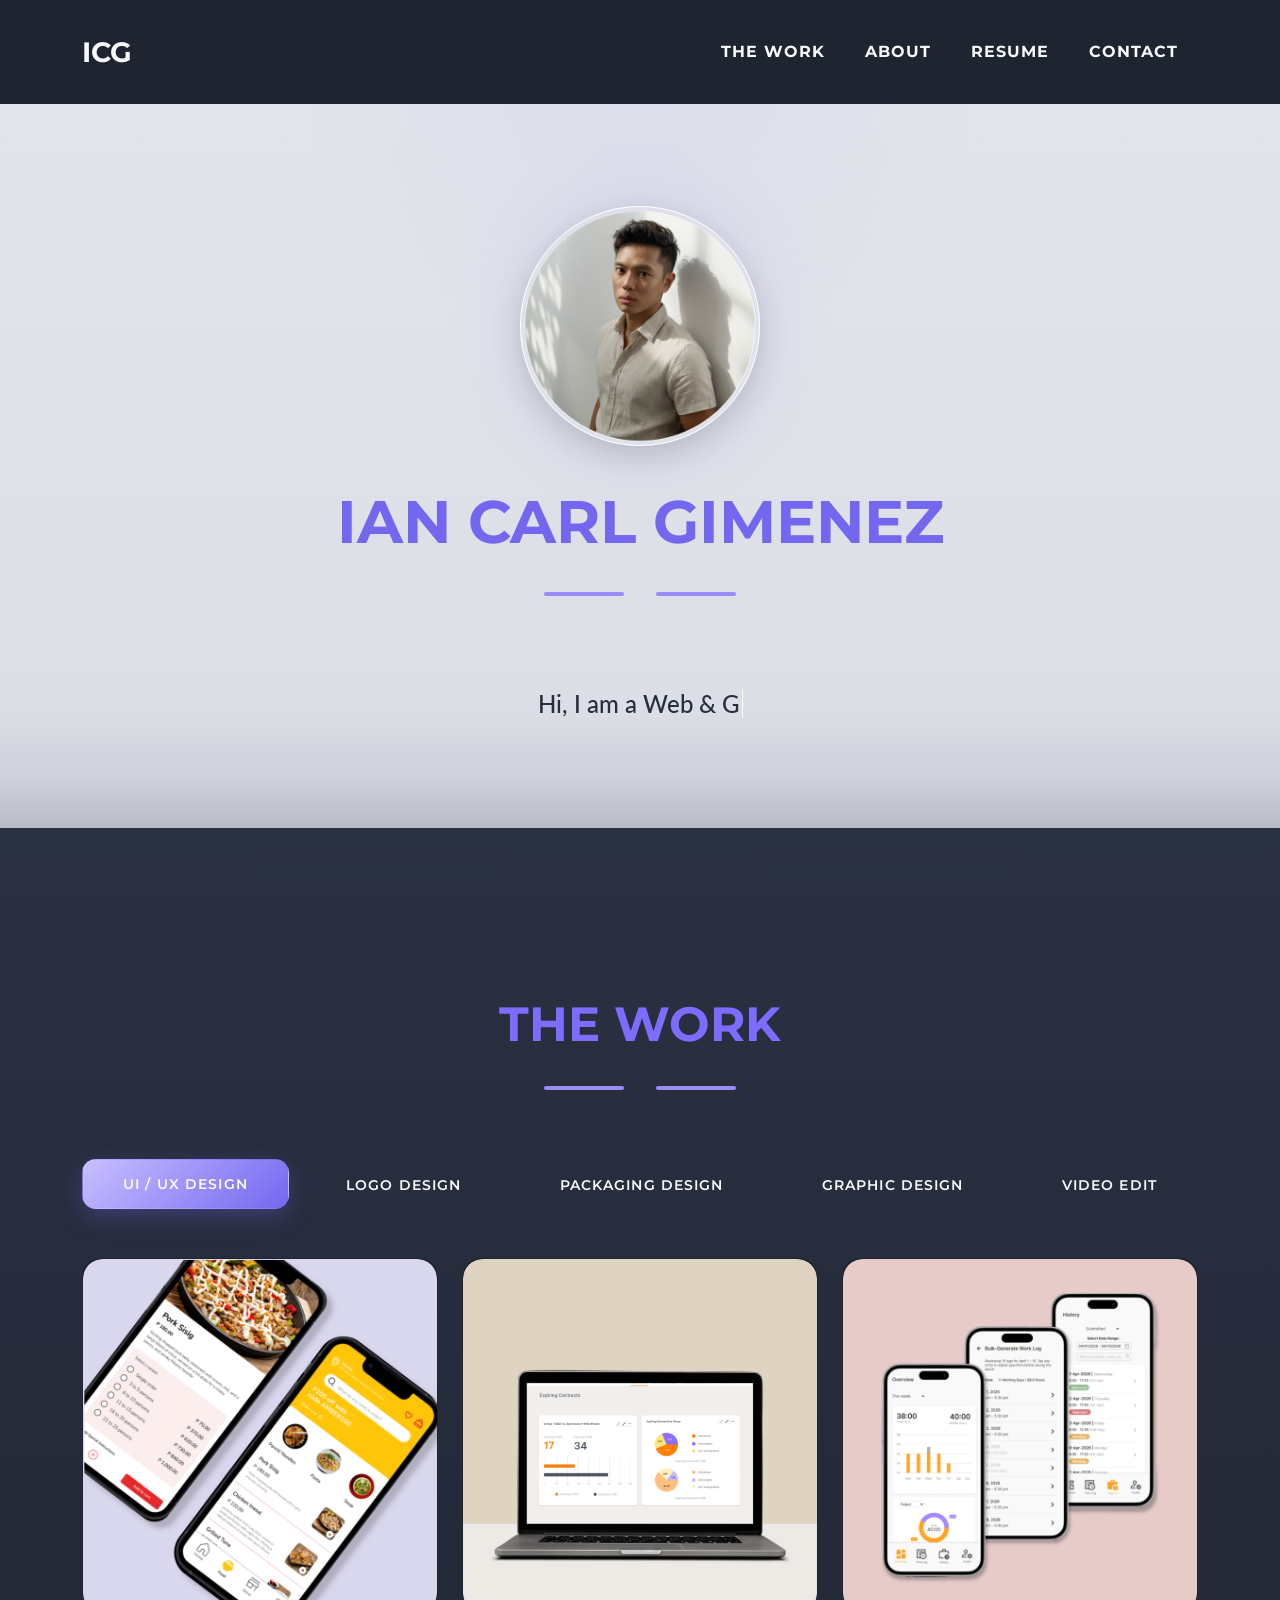
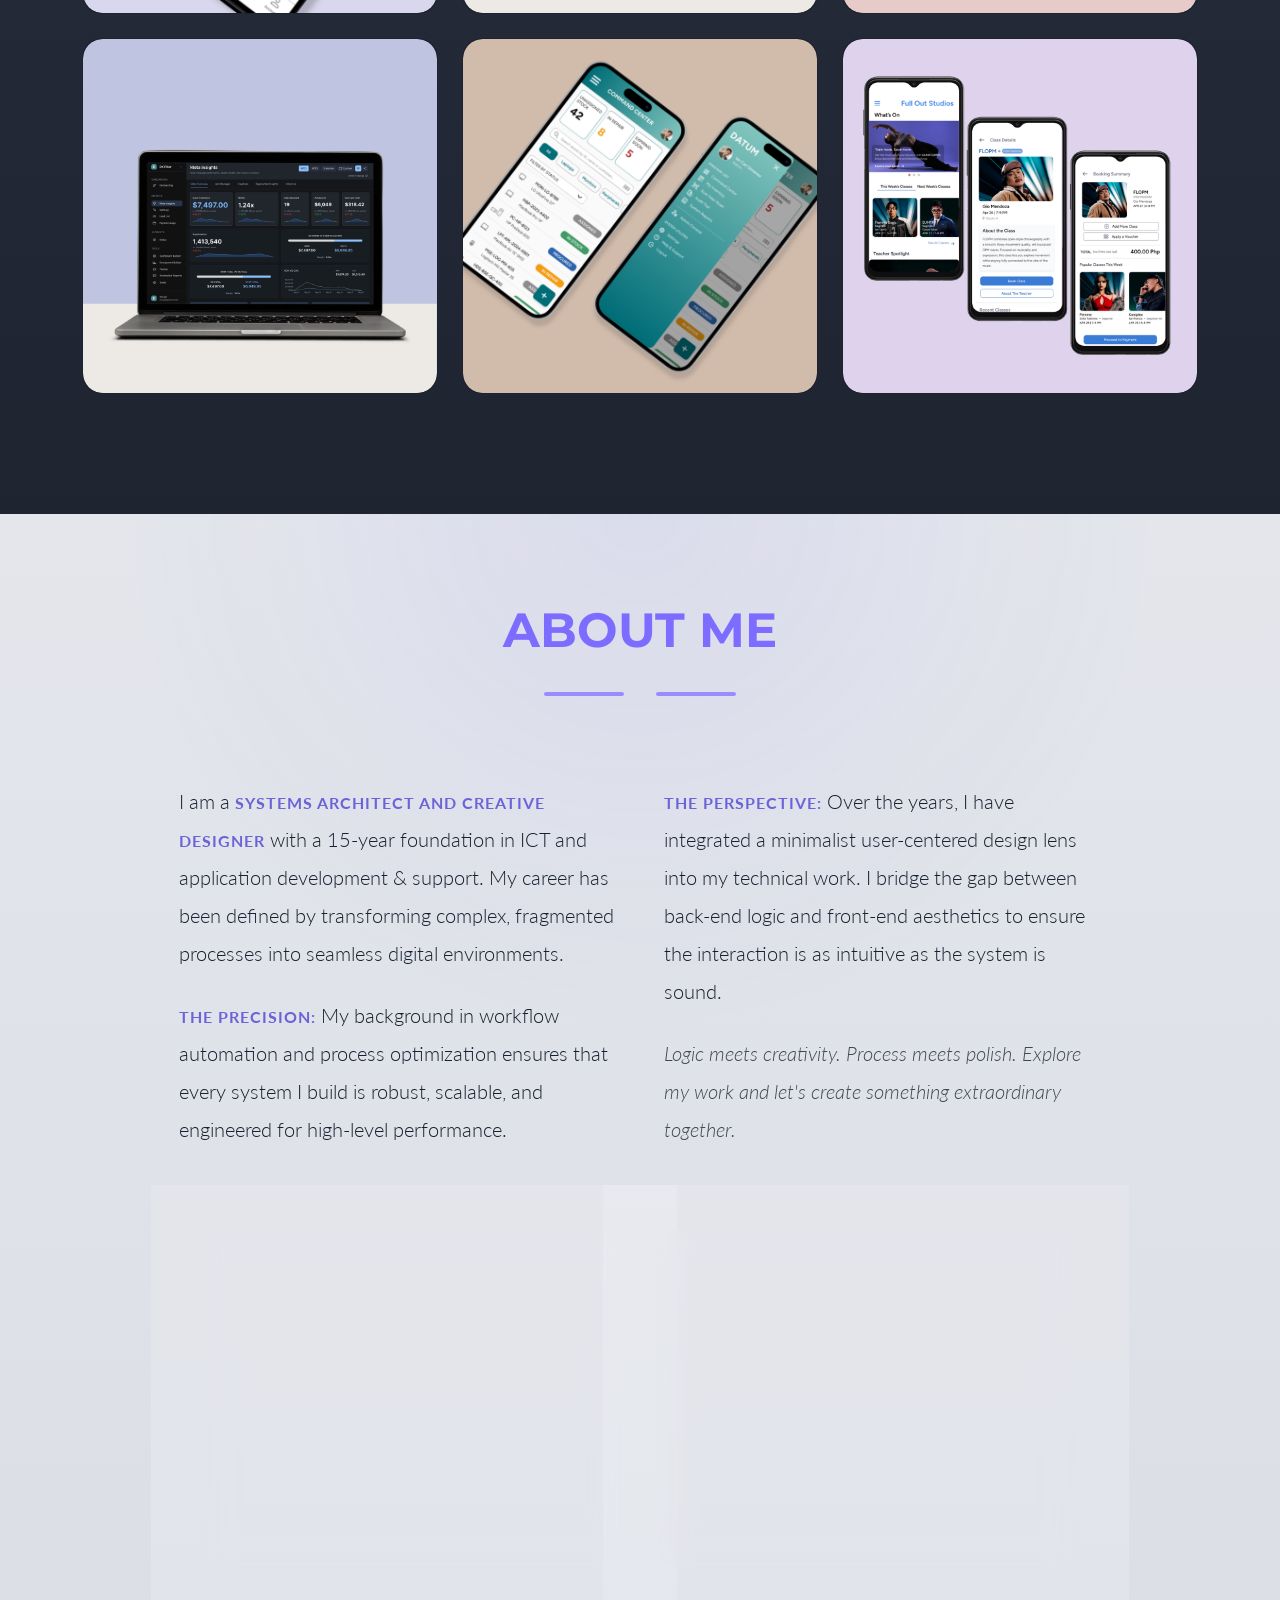
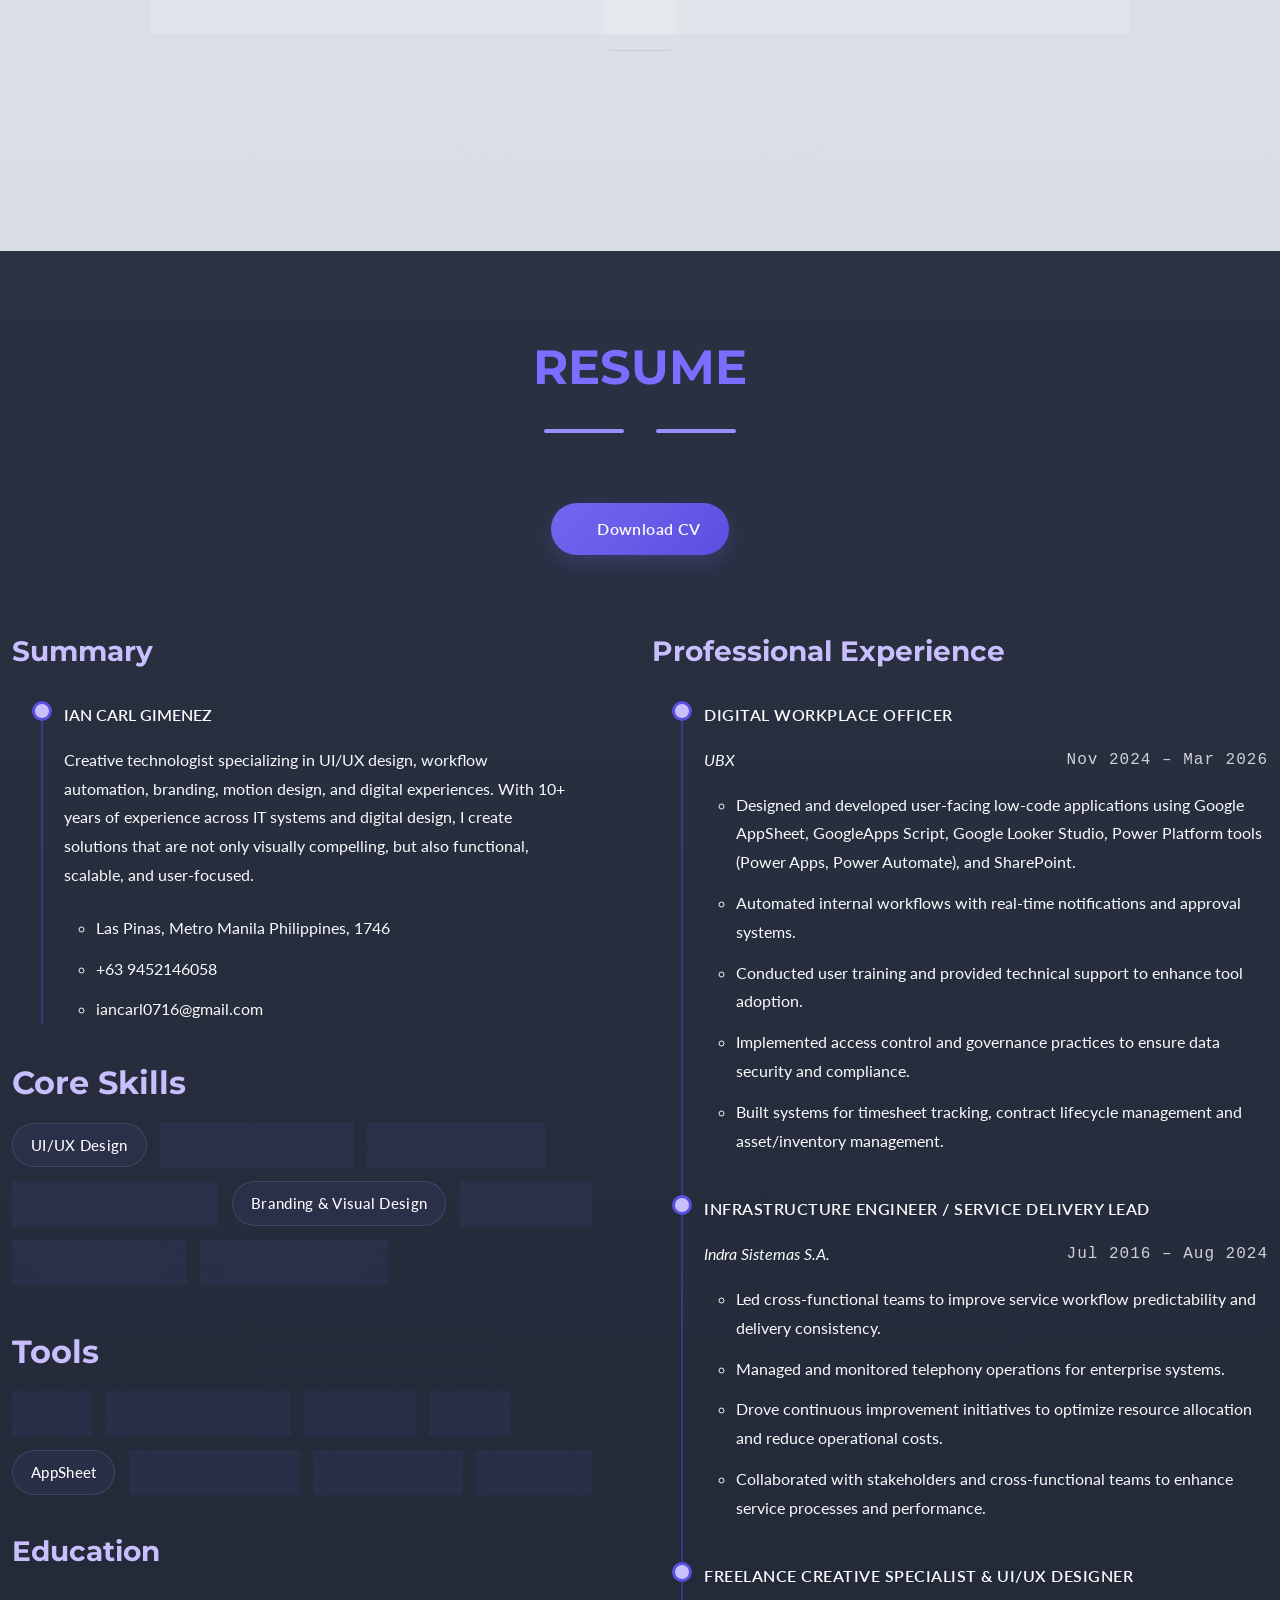
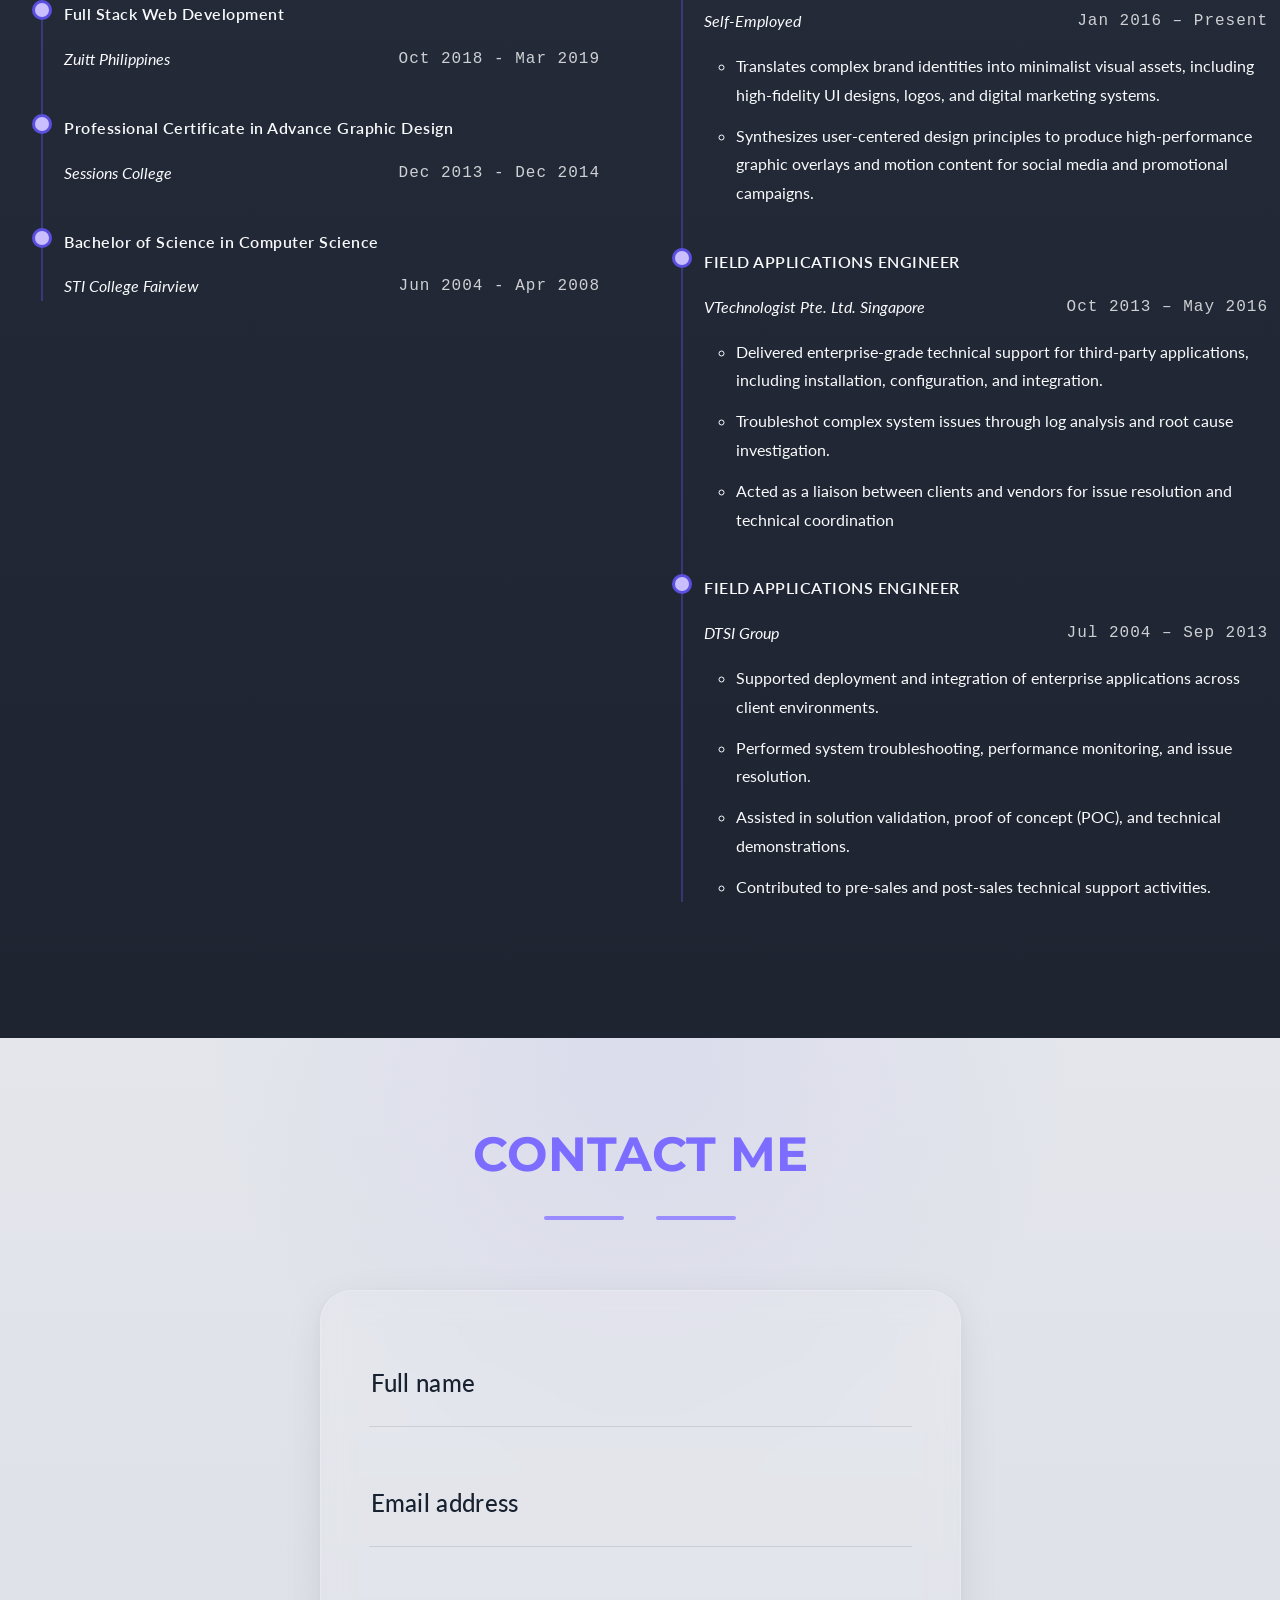
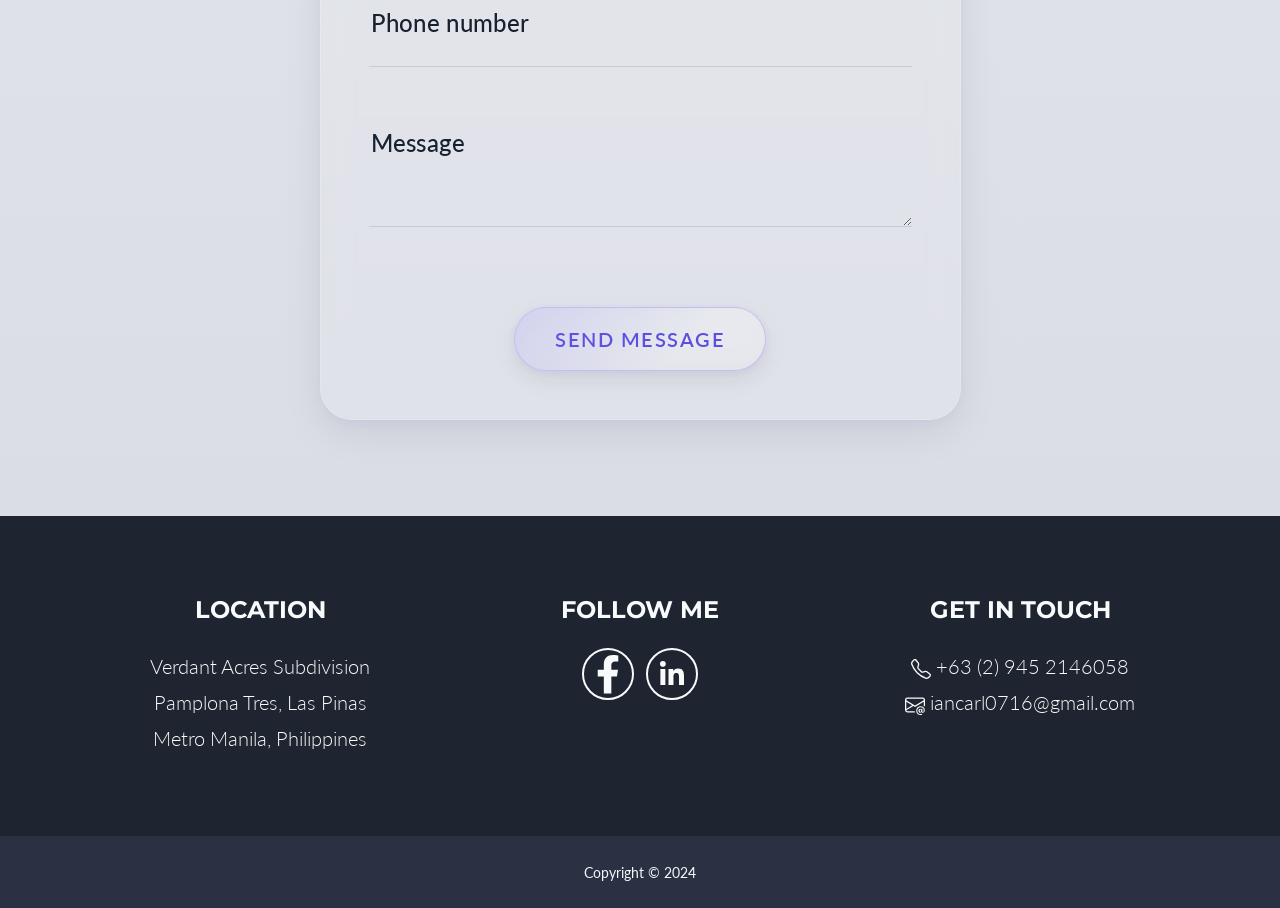
==== commit b41c4c7e: "Updated the youtube links for video edit section" ====
--- a/index.html
+++ b/index.html
@@ -8245,7 +8245,7 @@
 									<div class="mx-auto" style="max-width: 360px;">
 										<div class="ratio" style="--bs-aspect-ratio: 177.78%;">
 											<iframe
-												src="https://www.youtube.com/embed/0vrjboVRxC4"
+												src="https://www.youtube.com/embed/Di_8goYnpr8"
 												title="YouTube Shorts"
 												allowfullscreen
 												loading="lazy"
@@ -8643,7 +8643,7 @@
 									<div class="mx-auto" style="max-width: 360px;">
 										<div class="ratio" style="--bs-aspect-ratio: 177.78%;">
 											<iframe
-												src="https://www.youtube.com/embed/N49HGKhVjIk"
+												src="https://www.youtube.com/embed/_suhwY3aKMY"
 												title="YouTube Shorts"
 												allowfullscreen
 												loading="lazy"
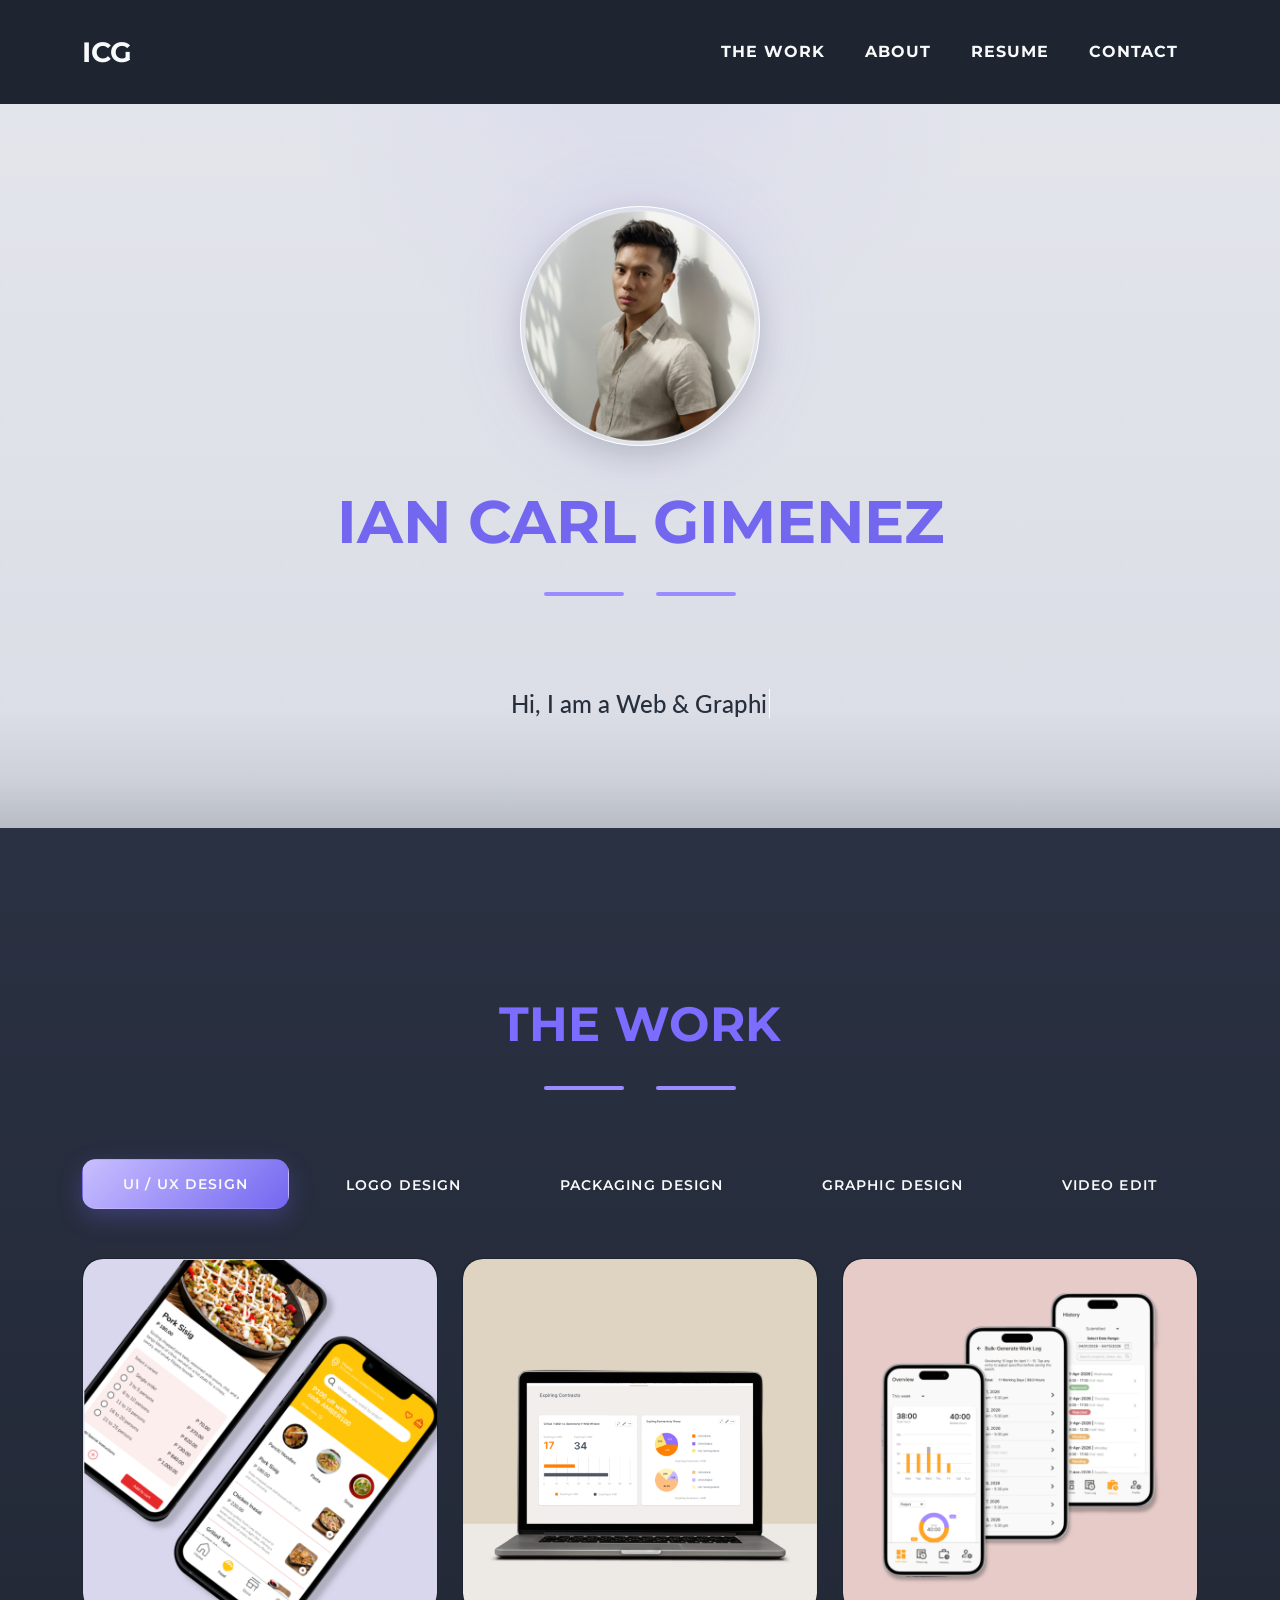
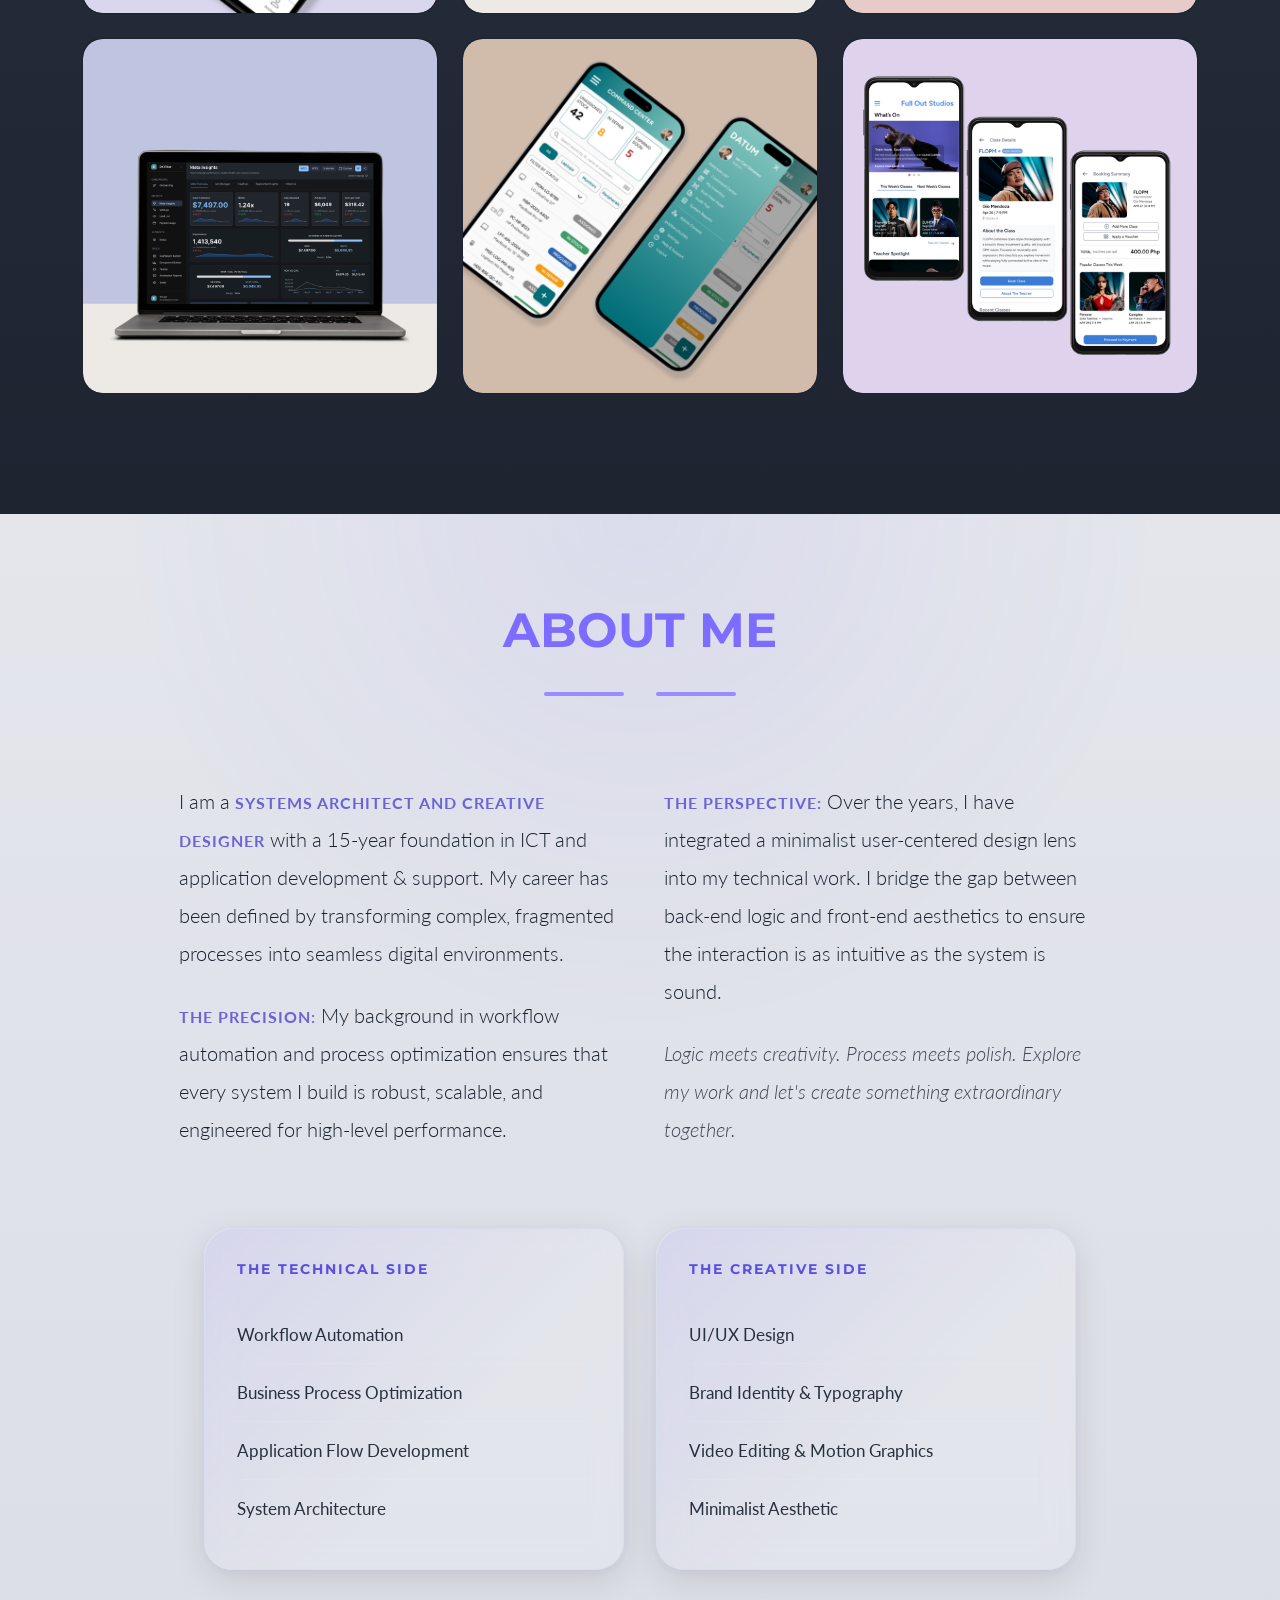
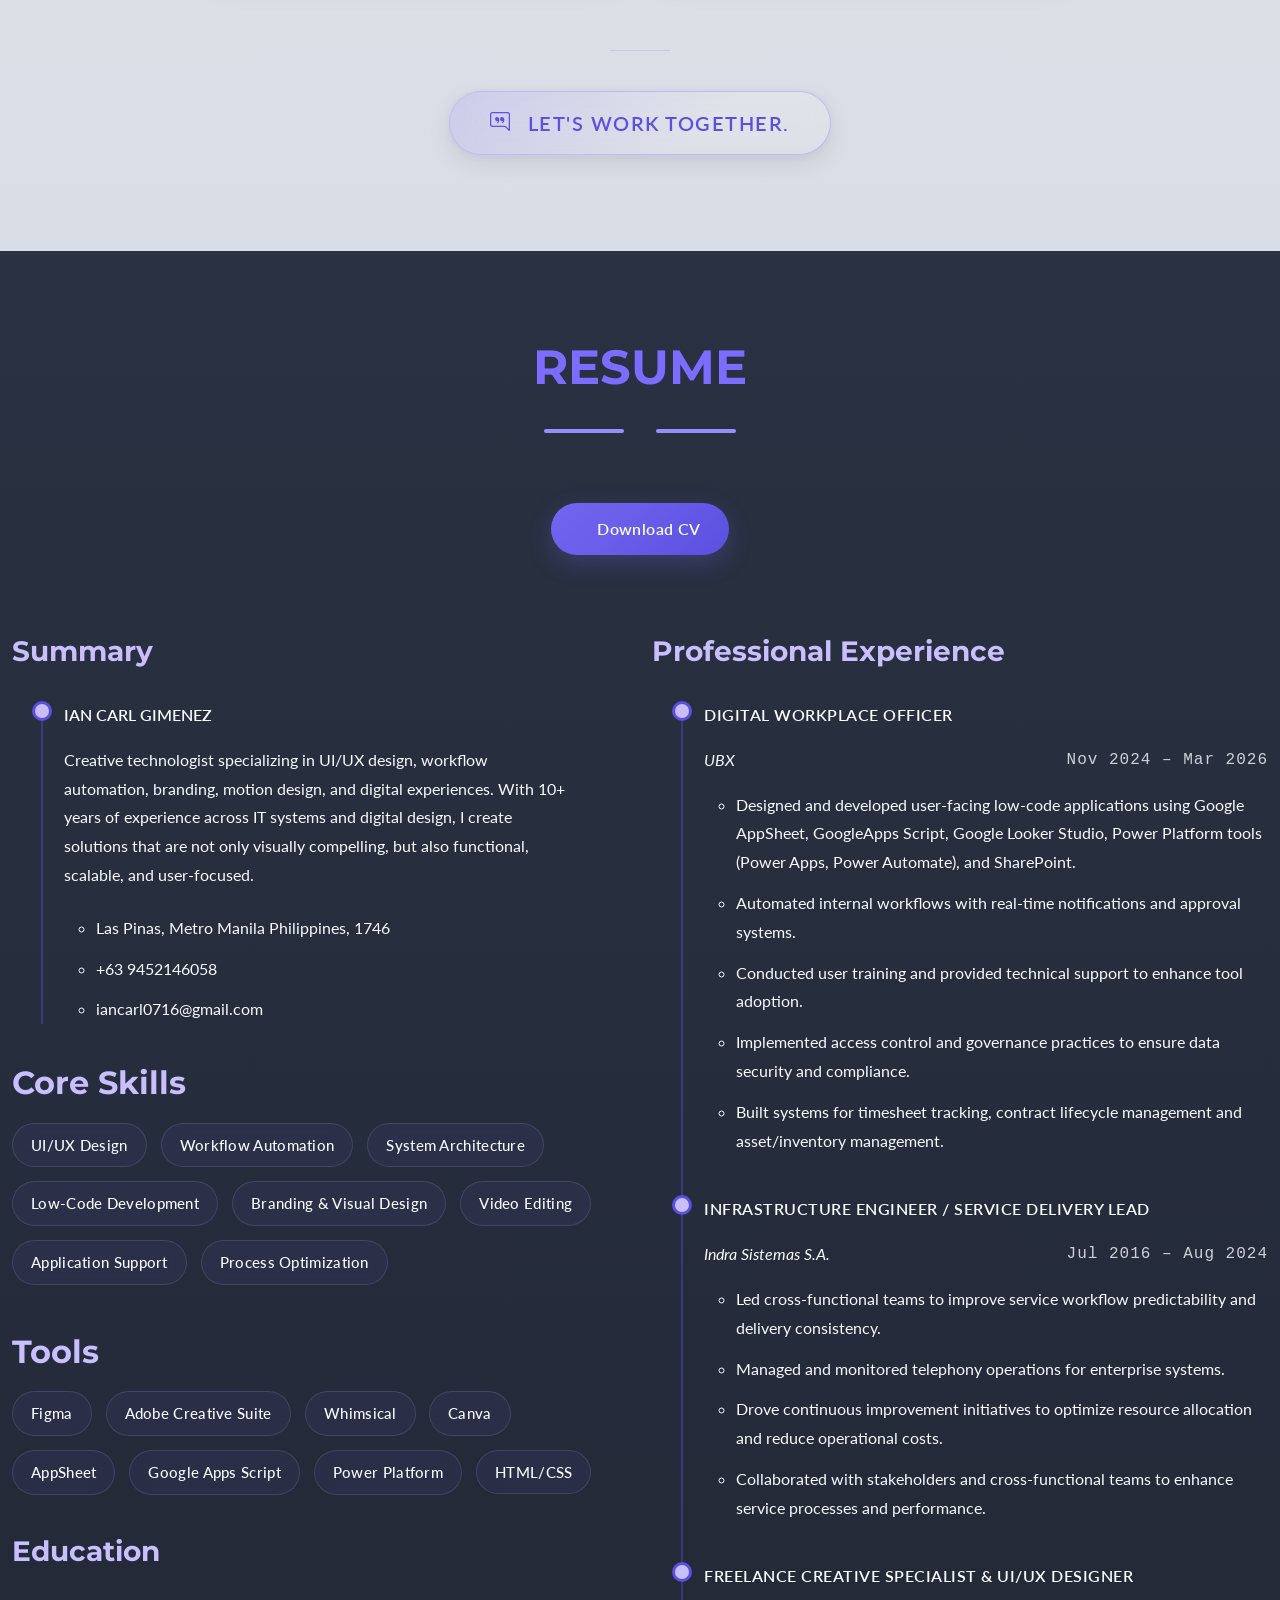
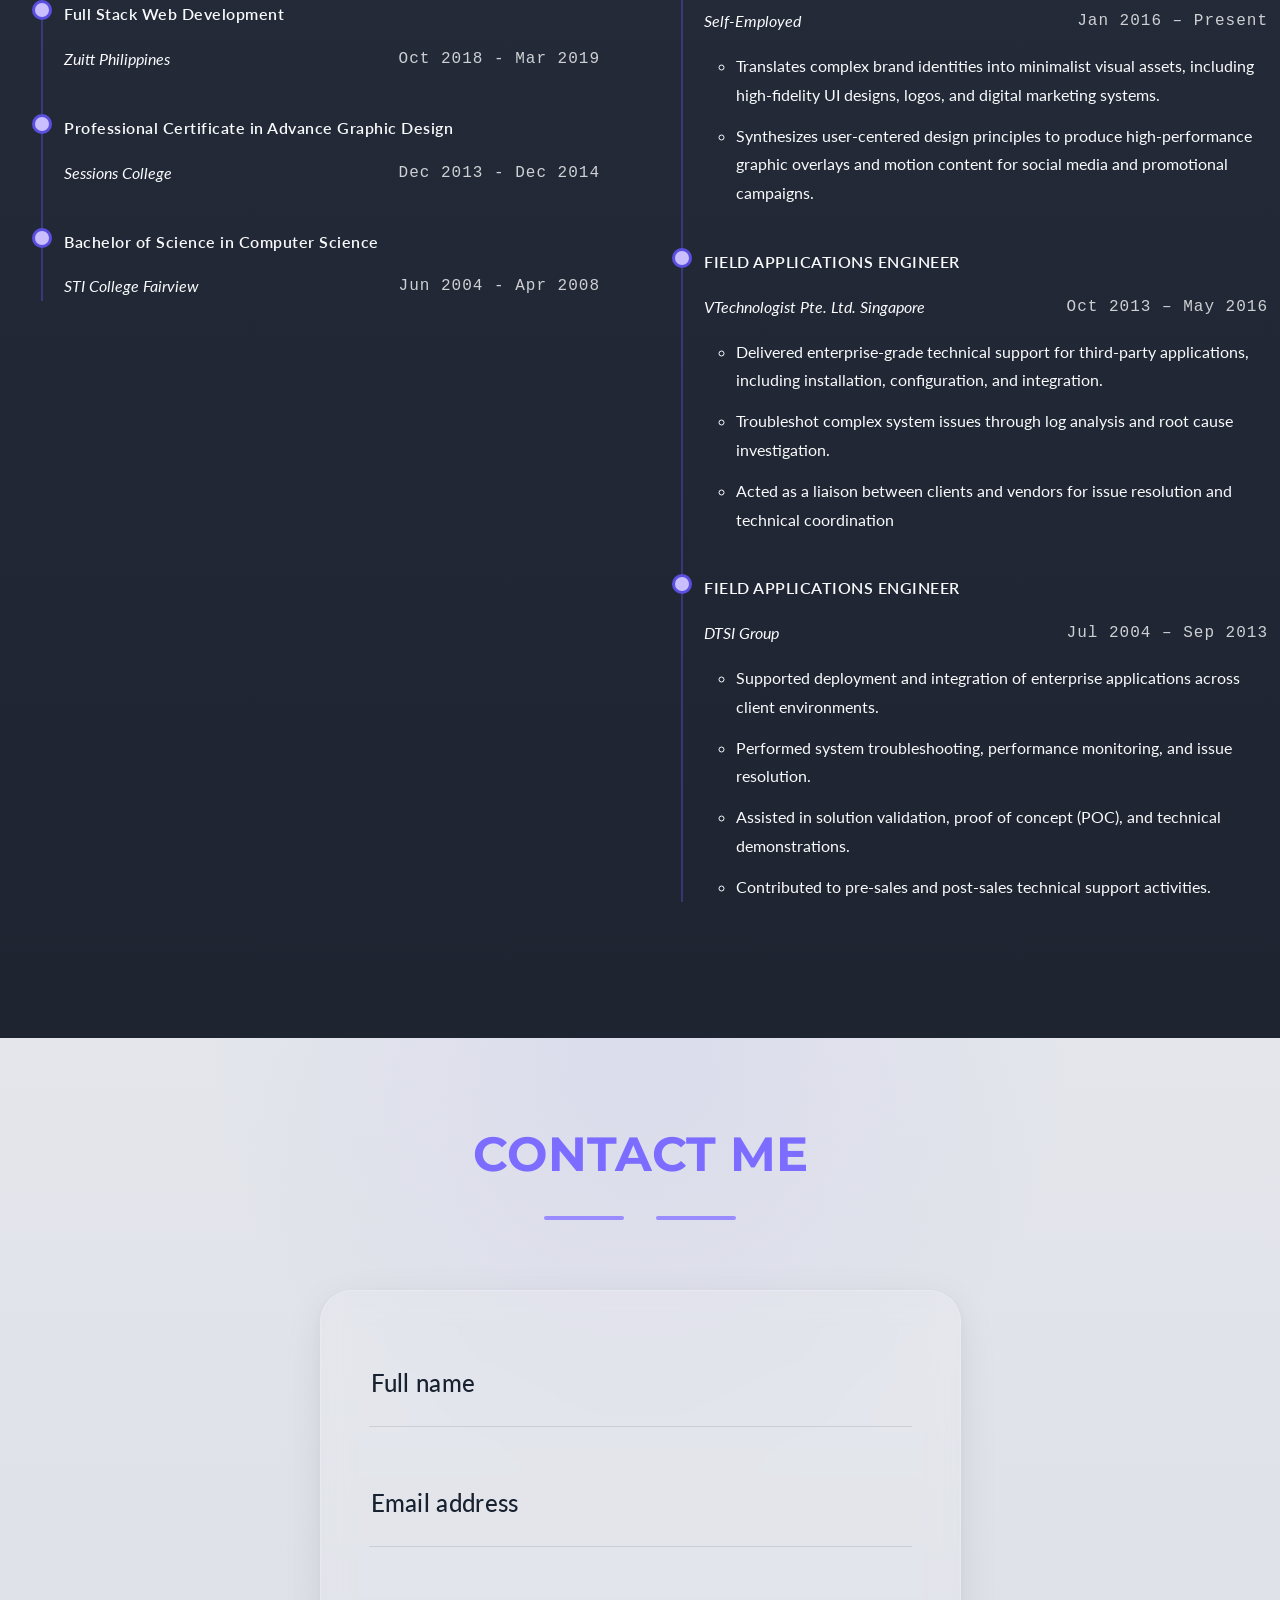
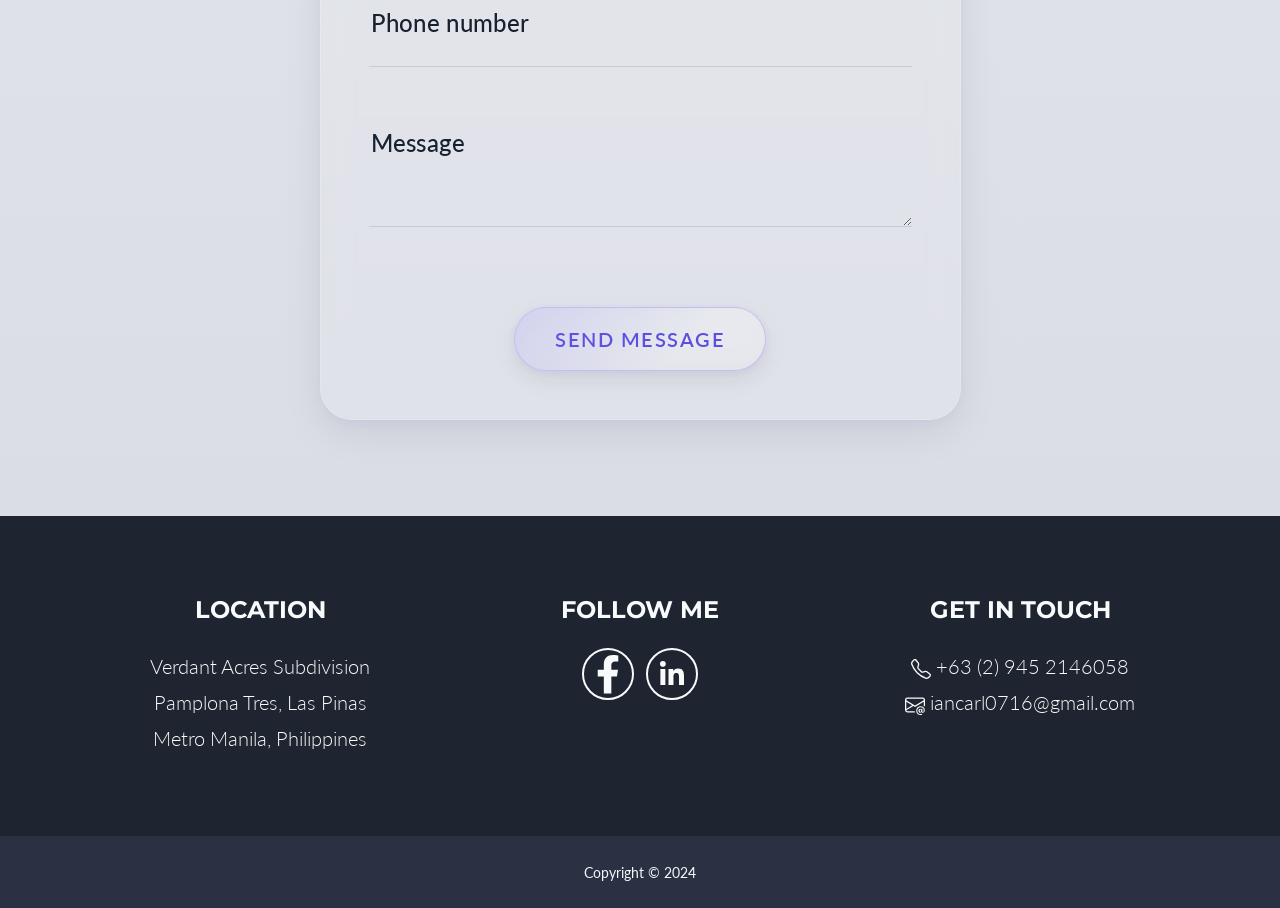
==== commit 8650be09: "Updated the graphic design and video edit portfolio section" ====
--- a/index.html
+++ b/index.html
@@ -539,9 +539,9 @@
 							</div>
 						</div>
 						
-						<!-- Portfolio Item - Graphic Design (FlowState Co.) -->
+						<!-- Portfolio Item - Graphic Design (HomeCraftFurniture) -->
 						<div class="col-md-6 col-lg-4 mb-4 mb-md-0">
-							<div class="portfolio-item mx-auto" data-type="ad" data-id="flowstate-co" data-bs-toggle="modal" data-bs-target="#modal-flowstate-co">
+							<div class="portfolio-item mx-auto" data-type="ad" data-id="HomeCraftFurniture" data-bs-toggle="modal" data-bs-target="#modal-HomeCraftFurniture">
 								<div class="custom-hover-caption h-100 w-100">
 									<div class="custom-hover-content text-white">
 
@@ -550,12 +550,12 @@
 										</div>
 
 										<div class="bottom-text-box">
-											<h5 class="thumbnail-title">FLOW STATE CO. — Drop 01 Campaign</h5>
+											<h5 class="thumbnail-title">HomeCraft Furniture</h5>
 										</div>
 
 									</div>
 								</div>
-								<img class="img-fluid" src="assets/img/portfolio/graphic design/Flow State Co - Thumbnail.png" alt="Flow State Co. Drop 01 Campaign design">
+								<img class="img-fluid" src="assets/img/portfolio/graphic design/homecraft.png" alt="HomeCraft Furniture Campaign design">
 							</div>
 						</div>
 
@@ -677,6 +677,26 @@
 								<img class="img-fluid" src="assets/img/portfolio/graphic design/bicycle safety.png" alt="Bicycle Safety Infographics design">
 							</div>
 						</div>
+
+						<!-- Portfolio Item - Graphic Design (FlowState Co.) -->
+						<div class="col-md-6 col-lg-4 mb-4 mb-md-0">
+							<div class="portfolio-item mx-auto" data-type="ad" data-id="flowstate-co" data-bs-toggle="modal" data-bs-target="#modal-flowstate-co">
+								<div class="custom-hover-caption h-100 w-100">
+									<div class="custom-hover-content text-white">
+
+										<div class="center-content-box">
+											<svg class="svg-inline--fa fa-eye fa-3x plus-icon" aria-hidden="true" focusable="false" data-prefix="fas" data-icon="eye" role="img" xmlns="http://www.w3.org/2000/svg" viewBox="0 0 576 512"><path fill="currentColor" d="M288 32c-80.8 0-145.5 36.8-192.6 80.6C48.6 156 17.3 208 2.5 243.7c-3.3 7.9-3.3 16.7 0 24.6C17.3 304 48.6 356 95.4 399.4C142.5 443.2 207.2 480 288 480s145.5-36.8 192.6-80.6c46.8-43.4 78.1-95.4 92.9-131.1c3.3-7.9 3.3-16.7 0-24.6C558.7 208 527.4 156 480.6 112.6C433.5 68.8 368.8 32 288 32zM144 256a144 144 0 1 1 288 0 144 144 0 1 1 -288 0zm144-64a64 64 0 1 0 0 128 64 64 0 1 0 0-128z"></path></svg>
+										</div>
+
+										<div class="bottom-text-box">
+											<h5 class="thumbnail-title">FLOW STATE CO. — Drop 01 Campaign</h5>
+										</div>
+
+									</div>
+								</div>
+								<img class="img-fluid" src="assets/img/portfolio/graphic design/Flow State Co - Thumbnail.png" alt="Flow State Co. Drop 01 Campaign design">
+							</div>
+						</div>
 						
 						<!-- Portfolio Item - Graphic Design (917crew Dance Workshop) -->
 						<div class="col-md-6 col-lg-4 mb-4 mb-md-0">
@@ -825,6 +845,26 @@
 									</div>
 								</div>
 								<img class="img-fluid" src="assets/img/portfolio/video thumbnail/video thumbnail - The Loneliness Nobody Talks About.png" alt="The Loneliness Nobody Talks About video thumbnail">
+							</div>
+						</div>
+
+						<!-- Portfolio Item - HomeCraft Furniture -->
+						<div class="col-md-6 col-lg-4 mb-4">
+							<div class="portfolio-item mx-auto" data-bs-toggle="modal" data-bs-target="#portfolioModal_video-HomeCraftFurniture">
+								<div class="custom-hover-caption h-100 w-100">
+									<div class="custom-hover-content text-white">
+										
+										<div class="center-content-box">
+											<svg class="svg-inline--fa fa-play fa-3x plus-icon" aria-hidden="true" focusable="false" data-prefix="fas" data-icon="play" role="img" xmlns="http://www.w3.org/2000/svg" viewBox="0 0 384 512"><path fill="currentColor" d="M73 39c-14.8-9.1-33.4-9.4-48.5-.9S0 62.6 0 80V432c0 17.4 9.4 33.4 24.5 41.9s33.7 8.1 48.5-.9L361 297c14.3-8.7 23-24.2 23-41s-8.7-32.3-23-41L73 39z"></path></svg>
+										</div>
+									
+										<div class="bottom-text-box">
+											<h5 class="thumbnail-title">HomeCraft Furniture</h5>
+										</div>
+
+									</div>
+								</div>
+								<img class="img-fluid" src="assets/img/portfolio/video thumbnail/video thumbnail - HomeCraft Furniture.png" alt="HomeCraft Furniture video thumbnail">
 							</div>
 						</div>
 
@@ -7379,6 +7419,315 @@
 			</div>
 		</div>
 
+		<!-- Portfolio Modal -HomeCraft Furniture -->
+		<div class="portfolio-modal modal fade" id="modal-HomeCraftFurniture" tabindex="-1" aria-labelledby="modal-HomeCraftFurniture" aria-hidden="true">
+			<div class="modal-dialog modal-xl" role="document">
+				<div class="modal-content">
+					<div class="modal-header border-0"><button class="btn-close" type="button" data-bs-dismiss="modal" aria-label="Close"></button></div>
+					
+					<div class="modal-body text-center pb-5">
+						<div class="container">
+							<div class="row justify-content-center">
+								<div class="col-12">
+
+									<!-- Title -->
+									<h2 class="portfolio-modal-title text-secondary text-uppercase mb-3 text-center">
+										HomeCraft Furniture Campaign
+									</h2>
+
+									<!-- Divider -->
+									<div class="divider-custom mb-4">
+										<div class="divider-custom-line"></div>
+										<div class="divider-custom-icon"><i class="fas fa-star"></i></div>
+										<div class="divider-custom-line"></div>
+									</div>
+
+									<!-- HERO IMAGE -->
+									<!-- <img class="img-fluid rounded mb-4" src="assets/img/portfolio/graphic design/917crew - Tank.png" alt="Hero Campaign Image" /> -->
+
+									<!-- SHORT INTRO -->
+									<p class="mb-5 text-center mx-auto text-start">
+										This project involved designing a cohesive promotional campaign for HomeCraft Furniture's Cozy Minimalist Collection. The objective was to communicate warmth, comfort, and modern living through visually consistent advertising materials adapted across multiple digital formats, including square social media posts, vertical mobile advertisements, and landscape display banners.
+									</p>
+
+									
+									<div class="portfolio-content mx-auto text-start">
+
+										<!-- CAMPAIGN DELIVERABLES -->
+										<div class="portfolio-section">
+											<h4 class="text-uppercase mb-3">Campaign Deliverables</h4>
+											<p class="mb-4">
+												The campaign was designed as a flexible advertising system rather than a single static graphic. Two creative concepts were developed and translated across multiple digital formats to ensure visual consistency regardless of placement.
+											</p>
+											<ul class="fa-ul mb-4" style="padding-left: 1.5rem; text-align: left;">
+												<li class="mb-2"><span class="fa-li"><i class="fa-solid fa-gem"></i></span> Square Social Media Advertisement</li>
+												<li class="mb-2"><span class="fa-li"><i class="fa-solid fa-gem"></i></span> Vertical Mobile Advertisement</li>
+												<li class="mb-2"><span class="fa-li"><i class="fa-solid fa-gem"></i></span> Landscape Display / Email Banner Advertisement</li>
+											</ul>
+
+											<h5 class="mb-4">Square Social Media Ads</h5>
+											<div class="campaign-grid">
+
+												<img src="assets/img/portfolio/graphic design/HomeCraft Slide 1 - square format.png" alt="Square Social Media Ad Concept 1" class="img-fluid rounded shadow">
+												<img src="assets/img/portfolio/graphic design/HomeCraft Slide 2 - square format.png" alt="Square Social Media Ad Concept 2" class="img-fluid rounded shadow">
+											</div>
+
+											<h5 class="mb-4">Vertical Mobile Ads</h5>
+											<div class="campaign-grid">
+
+												<img src="assets/img/portfolio/graphic design/HomeCraft Slide 3 - vertical format.png" alt="Vertical Mobile Ad Concept 1" class="img-fluid rounded shadow">
+												<img src="assets/img/portfolio/graphic design/HomeCraft Slide 4 - vertical format.png" alt="Vertical Mobile Ad Concept 2" class="img-fluid rounded shadow">
+											</div>
+
+											<h5 class="mb-4">Landscape Display / Email Banner Ads</h5>
+											<div class="banner-grid">
+
+												<img src="assets/img/portfolio/graphic design/HomeCraft Slide 5 - landscape format.png" alt="Landscape Display Ad Concept 1" class="img-fluid rounded shadow">
+												<img src="assets/img/portfolio/graphic design/HomeCraft Slide 6 - landscape format.png" alt="Landscape Display Ad Concept 2" class="img-fluid rounded shadow">
+											</div>
+
+
+										</div> 
+
+										<!-- OVERVIEW -->
+										<div class="portfolio-section">
+											<h4 class="text-uppercase mb-3">Overview</h4>
+											<p class="mb-4">
+												The campaign focuses on promoting HomeCraft Furniture's Cozy Minimalist Collection by combining modern editorial-inspired layouts with warm lifestyle photography. Rather than simply showcasing furniture, the campaign positions the collection as part of a calm, inviting lifestyle where thoughtfully designed spaces encourage comfort, relaxation, and meaningful everyday living.
+											</p>
+										</div>
+
+										<!-- OBJECTIVE -->
+										<div class="portfolio-section">
+											<h4 class="text-uppercase mb-3">Objective</h4>
+											<ul class="fa-ul mb-4" style="padding-left: 1.5rem; text-align: left;">
+												<li class="mb-2"><span class="fa-li"><i class="fa-solid fa-gem"></i></span> Create a premium promotional campaign for HomeCraft Furniture</li>
+												<li class="mb-2"><span class="fa-li"><i class="fa-solid fa-gem"></i></span> Communicate comfort, warmth, and minimalist living through visual storytelling</li>
+												<li class="mb-2"><span class="fa-li"><i class="fa-solid fa-gem"></i></span> Maintain a cohesive visual identity across multiple advertising formats</li>
+												<li class="mb-2"><span class="fa-li"><i class="fa-solid fa-gem"></i></span> Design layouts optimized for social media, mobile advertising, and email marketing</li>
+											</ul>
+										</div>
+	
+										<!-- TARGET AUDIENCE -->
+										<div class="portfolio-section">
+											<h4 class="text-uppercase mb-3">Target Audience</h4>
+											
+											<ul class="fa-ul mb-4">
+												<li class="mb-2">
+													<span class="fa-li"><i class="fa-solid fa-gem"></i></span>
+													Young professionals
+												</li>
+
+												<li class="mb-2">
+													<span class="fa-li"><i class="fa-solid fa-gem"></i></span>
+													First-time homeowners
+												</li>
+
+												<li class="mb-2">
+													<span class="fa-li"><i class="fa-solid fa-gem"></i></span>
+													Couples furnishing new homes
+												</li>
+
+												<li class="mb-2">
+													<span class="fa-li"><i class="fa-solid fa-gem"></i></span>
+													Modern minimalist enthusiasts
+												</li>
+
+												<li class="mb-2">
+													<span class="fa-li"><i class="fa-solid fa-gem"></i></span>
+													Consumers seeking comfortable, functional furniture
+												</li>
+
+											</ul>
+										</div>
+
+	
+										<!-- CREATIVE DIRECTION -->
+										<div class="portfolio-section">
+											<h4 class="text-uppercase mb-3">Creative Direction</h4>
+
+											<p class="mb-4">
+        										The campaign was developed around the idea that furniture should not only be visually appealing but also evoke the feeling of comfort and everyday living. To explore different ways of communicating this message, I created two distinct creative concepts while maintaining a consistent visual identity across all campaign assets.
+    										</p>
+											
+											<h5 class="subheading">Concept 01 — Sanctuary Living</h5>
+											<p class="mb-4">This concept presents HomeCraft Furniture as the centerpiece of a calm, welcoming home. Inspired by editorial interior photography, the layouts emphasize spacious compositions, natural lighting, generous whitespace, and clean typography to create a premium yet approachable aesthetic. The furniture is intentionally placed within warm lifestyle environments to communicate comfort, relaxation, and modern living rather than simply showcasing products.</p>
+
+											<h5 class="subheading">Concept 02 — Crafted Details</h5>
+											<p class="mb-4"> The second concept highlights the craftsmanship and thoughtful details behind the collection. Instead of focusing solely on the full furniture pieces, the layouts incorporate close-up imagery of textures, wood finishes, fabrics, and everyday lifestyle moments. Editorial-inspired collages and balanced compositions create visual interest while reinforcing the premium quality and inviting atmosphere of the HomeCraft brand.</p>
+										</div>
+
+										<!-- MULTI-FORMAT ADAPTATION -->
+										<div class="portfolio-section">
+											<h4 class="text-uppercase mb-3">Multi-format Design Adaptation</h4>
+
+											<p class="mb-4">
+												Rather than simply resizing a single layout, each advertisement was thoughtfully redesigned for its intended format. The campaign was adapted across square social media posts, vertical mobile advertisements, and landscape display/email banners while preserving visual hierarchy, typography, spacing, and overall brand consistency.
+											</p>
+
+											<ul class="fa-ul mb-4">
+												<li class="mb-2">
+													<span class="fa-li"><i class="fa-solid fa-gem"></i></span>
+													Developed two unique creative concepts to provide multiple visual directions for the campaign.
+												</li>
+
+												<li class="mb-2">
+													<span class="fa-li"><i class="fa-solid fa-gem"></i></span>
+													Adapted each concept into square, portrait, and landscape layouts without compromising readability or composition.
+												</li>
+
+												<li class="mb-2">
+													<span class="fa-li"><i class="fa-solid fa-gem"></i></span>
+													Maintained consistent typography, color palette, button styling, and visual hierarchy across all deliverables.
+												</li>
+
+												<li class="mb-2">
+													<span class="fa-li"><i class="fa-solid fa-gem"></i></span>
+													Optimized each layout for its intended placement, including social media feeds, mobile advertising, and email marketing banners.
+												</li>
+
+											</ul>
+
+										</div> 
+	
+										<!-- DESIGN APPROACH -->
+										<div class="portfolio-section">
+											<h4 class="text-uppercase mb-3">Design Approach</h4>
+
+											<p class="mb-4">The campaign combines clean typography, generous whitespace, soft neutral colors, warm natural lighting, and editorial-inspired layouts to reinforce HomeCraft's premium yet approachable brand positioning.</p>
+											<p class="mb-4">Special attention was given to maintaining a strong visual hierarchy while allowing the furniture and lifestyle photography to remain the primary focus.</p>
+											
+										</div>
+										
+										<!-- TYPOGRAPHY SYSTEM -->
+										<div class="portfolio-section">
+
+											<h4 class="text-uppercase mb-3">Typography System</h4>
+
+											<p>
+												The campaign uses <strong>Metropolis</strong> as its primary typeface to reinforce a clean, contemporary, and approachable brand aesthetic that complements HomeCraft Furniture's minimalist identity.
+											</p>
+
+											 <p>
+												Rather than introducing multiple font families, the design relies on varying <strong>Metropolis font weights</strong> to establish a clear visual hierarchy. Bold weights emphasize primary messaging such as the campaign headline and call-to-action, while Medium and Regular weights are used for supporting copy, promotional details, and secondary information. This consistent typographic system improves readability across square, vertical, and landscape formats while maintaining a cohesive visual identity throughout the campaign.
+											</p>
+
+											<ul class="fa-ul mb-4">
+
+												<li class="mb-3">
+													<span class="fa-li"><i class="fa-solid fa-gem"></i></span>
+													<strong>Typeface:</strong> Metropolis												
+												</li>
+
+												<li class="mb-3">
+													<span class="fa-li"><i class="fa-solid fa-gem"></i></span>
+													<strong>Weights:</strong> Bold, Semibold, Medium, Regular
+												</li>
+
+												<li class="mb-3">
+													<span class="fa-li"><i class="fa-solid fa-gem"></i></span>
+													<strong>Style:</strong> Modern Sans-serif
+												</li>
+
+												<li class="mb-3">
+													<span class="fa-li"><i class="fa-solid fa-gem"></i></span>
+													<strong>Purpose:</strong> Establish information hierarchy while maintaining consistency across all campaign deliverables
+												</li>
+
+											</ul>
+
+										</div>
+
+
+										<!-- CAMPAIGN NARRATIVE -->
+										<div class="portfolio-section">
+
+											<h4 class="text-uppercase mb-3">Campaign Narrative</h4>
+
+											<p class="mb-4">
+												Rather than presenting furniture as standalone products, the campaign was designed to communicate a lifestyle centered around comfort, warmth, and intentional living. Each advertisement combines inviting interior photography with clean editorial layouts to help viewers imagine how the collection naturally fits into everyday life.
+											</p>
+
+											<ul class="fa-ul mb-4">
+
+												<li class="mb-3">
+													<span class="fa-li"><i class="fa-solid fa-gem"></i></span>
+													<strong>Comfort as the Hero Message</strong> — The campaign introduces the collection through the headline "Comfort-First Design," immediately establishing the emotional value before highlighting promotional offers.
+												</li>
+
+												<li class="mb-3">
+													<span class="fa-li"><i class="fa-solid fa-gem"></i></span>
+													<strong>Lifestyle-Driven Storytelling</strong> — Warm natural lighting, neutral interiors, and relaxed everyday moments encourage viewers to connect emotionally with the furniture rather than viewing it purely as a product.
+												</li>
+
+												<li class="mb-3">
+													<span class="fa-li"><i class="fa-solid fa-gem"></i></span>
+													<strong>Editorial Composition</strong> — Close-up details of wood textures, fabrics, and carefully styled living spaces reinforce craftsmanship while maintaining a refined premium aesthetic throughout the campaign.
+												</li>
+
+												<li class="mb-3">
+													<span class="fa-li"><i class="fa-solid fa-gem"></i></span>
+													<strong>Campaign Consistency</strong> — The same visual language, typography, color palette, and call-to-action treatment were maintained across square, portrait, and landscape formats to create a cohesive multi-platform advertising campaign.
+												</li>
+
+											</ul>
+
+										</div>
+	
+										<!-- OUTCOME -->
+										<div class="portfolio-section">
+											<h4 class="text-uppercase mb-3">Outcome</h4>
+											<p class="mb-4">
+												The final campaign delivers a cohesive advertising system that remains visually consistent across multiple digital touchpoints. By developing two distinct creative concepts and adapting each across square, portrait, and landscape formats, the project demonstrates an understanding of campaign scalability, responsive design, and brand consistency while communicating HomeCraft Furniture's warm minimalist identity.
+											</p>
+										</div>
+										
+										<!-- TOOLS -->
+										<div class="portfolio-section">
+											<h4 class="text-uppercase mb-3">Tools Used</h4>
+											<ul class="fa-ul mb-4">
+												<li class="mb-2">
+													<span class="fa-li"><i class="fa-solid fa-gem"></i></span>
+													Adobe Illustrator
+												</li>
+
+												<li class="mb-2">
+													<span class="fa-li"><i class="fa-solid fa-gem"></i></span>
+													Adobe Photoshop
+												</li>
+
+												<li class="mb-2">
+													<span class="fa-li"><i class="fa-solid fa-gem"></i></span>
+													ChatGPT (Creative Direction & Brand Strategy Exploration)
+												</li>
+
+												<li class="mb-2">
+													<span class="fa-li"><i class="fa-solid fa-gem"></i></span>
+													AI-generated mockups and Pexels stock photography for concept visualization
+												</li>
+
+											</ul>
+										</div>
+
+										
+									</div>
+
+									<!-- CLOSE BUTTON -->
+									<div class="modal-footer-action text-center">
+										<button class="btn btn-primary" data-bs-dismiss="modal">
+											<i class="fas fa-xmark fa-fw"></i>
+											Close Window
+										</button>
+									</div>
+
+								</div>
+							</div>
+						</div>
+					</div>
+				</div>
+			</div>
+		</div>
+
 		<!-- Portfolio Modal - HeyStack People -->
 		<div class="portfolio-modal modal fade" id="modal-HeyStackPeople" tabindex="-1" aria-labelledby="modal-HeyStackPeople" aria-hidden="true">
 			<div class="modal-dialog modal-xl" role="document">
@@ -8622,6 +8971,203 @@
 			</div>
 		</div>
 
+		<!-- Portfolio Modal - HomeCraft Furniture -->
+		<div class="portfolio-modal modal fade" id="portfolioModal_video-HomeCraftFurniture" tabindex="-1" aria-labelledby="portfolioModal_video-HomeCraftFurniture" aria-hidden="true">
+			<div class="modal-dialog modal-xl" role="document">
+				<div class="modal-content">
+					<div class="modal-header border-0"><button class="btn-close" type="button" data-bs-dismiss="modal" aria-label="Close"></button></div>
+					<div class="modal-body text-center pb-5">
+						<div class="container">
+							<div class="row justify-content-center">
+								<div class="col-lg-8">
+									<!-- Portfolio Modal - Title-->
+									<h2 class="portfolio-modal-title text-secondary text-uppercase mb-0">Modern Minimalist Design — HomeCraft Furniture</h2>
+									<!-- Icon Divider-->
+									<div class="divider-custom">
+										<div class="divider-custom-line"></div>
+										<div class="divider-custom-icon"><i class="fas fa-star"></i></div>
+										<div class="divider-custom-line"></div>
+									</div>
+
+									
+									
+									<div class="mx-auto" style="max-width: 360px;">
+										<div class="ratio" style="--bs-aspect-ratio: 177.78%;">
+											<iframe width="478" 
+													height="849" 
+													src="https://www.youtube.com/embed/Xob9Hzrfon8" 
+													title="HomeCraft Furniture — Modern Minimalist Design" 
+													frameborder="0" 
+													allow="accelerometer; autoplay; clipboard-write; encrypted-media; gyroscope; picture-in-picture; web-share" 
+													referrerpolicy="strict-origin-when-cross-origin" 
+													allowfullscreen>
+											</iframe>
+										</div>
+									</div>
+
+									<!-- Portfolio Modal - Text -->
+									<div class="portfolio-content mx-auto text-start">
+
+										<!-- OVERVIEW -->
+										<div class="portfolio-section">
+											<h4>Overview</h4>
+
+											<p class="mb-4">
+												This project involved creating a 30-second promotional advertisement for <strong>HomeCraft Furniture's Cozy Minimalist Collection</strong>. The objective was to showcase the collection through a warm, lifestyle-focused narrative that communicates comfort, simplicity, and modern living while encouraging viewers to explore the featured products.
+											</p>
+
+											<p class="mb-4">
+												Rather than producing a traditional product showcase, the video was designed to evoke an emotional response by portraying everyday moments at home. Cinematic visuals, subtle motion graphics, clean typography, and carefully paced transitions were combined to create a premium social media advertisement optimized for vertical viewing.
+											</p>
+
+											<p class="mb-4">
+												The final edit was produced specifically for Instagram Reels, TikTok, Facebook Reels, and YouTube Shorts, emphasizing audience retention within the first three seconds while maintaining a calm and elegant visual rhythm throughout the 30-second runtime.
+											</p>
+
+										</div>
+
+										<!-- MY ROLE -->
+										<div class="portfolio-section">
+											<h4>My Role</h4>
+
+											<ul class="fa-ul mb-4">
+												<li class="mb-2"><span class="fa-li"><i class="fa-solid fa-gem"></i></span>Creative Direction</li>
+												<li class="mb-2"><span class="fa-li"><i class="fa-solid fa-gem"></i></span>Storyboard Planning</li>
+												<li class="mb-2"><span class="fa-li"><i class="fa-solid fa-gem"></i></span>Video Editing & Motion Graphics</li>
+												<li class="mb-2"><span class="fa-li"><i class="fa-solid fa-gem"></i></span>Typography & Subtitle Design</li>
+												<li class="mb-2"><span class="fa-li"><i class="fa-solid fa-gem"></i></span>Color Grading & Audio Mixing</li>
+												<li class="mb-2"><span class="fa-li"><i class="fa-solid fa-gem"></i></span>AI-generated Visual Integration</li>
+											</ul>
+										</div>
+
+										<!-- TOOLS & TECHNOLOGIES -->
+										<div class="portfolio-section">
+											<h4>Tools & Technologies</h4>
+
+											<ul class="fa-ul mb-4">
+												<li class="mb-2"><span class="fa-li"><i class="fa-solid fa-gem"></i></span>Adobe Premiere Pro</li>
+												<li class="mb-2"><span class="fa-li"><i class="fa-solid fa-gem"></i></span>Adobe Photoshop</li>
+												<li class="mb-2"><span class="fa-li"><i class="fa-solid fa-gem"></i></span>Google Veo / AI-generated footage</li>
+												<li class="mb-2"><span class="fa-li"><i class="fa-solid fa-gem"></i></span>CapCut PC</li>
+												<li class="mb-2"><span class="fa-li"><i class="fa-solid fa-gem"></i></span>Licensed Background Music & Sound Effects</li>
+											</ul>
+										</div>
+
+										<!-- EDITING APPROACH -->
+										<div class="portfolio-section">
+
+											<h4>Editing Approach</h4>
+
+											<h5 class="subheading">Pacing Strategy</h5>
+											<p>
+												The edit follows a narrative-driven pacing strategy that begins with a relatable everyday scenario before gradually revealing the furniture collection. Rather than rapidly showcasing products, the video allows viewers to experience the atmosphere of a comfortable and thoughtfully designed living space. Scene timing, transitions, and motion graphics were intentionally kept smooth and understated to reinforce the minimalist brand identity.
+											</p>
+											
+
+											<h5 class="subheading">Visual Direction</h5>
+
+											<ul class="fa-ul mb-5">
+												<li class="mb-3"><span class="fa-li"><i class="fa-solid fa-gem"></i></span>Warm natural lighting and earthy color palette</li>
+												<li class="mb-3"><span class="fa-li"><i class="fa-solid fa-gem"></i></span>Cinematic lifestyle storytelling</li>
+												<li class="mb-3"><span class="fa-li"><i class="fa-solid fa-gem"></i></span>Minimalist composition and negative space</li>
+												<li class="mb-3"><span class="fa-li"><i class="fa-solid fa-gem"></i></span>Soft zooms and elegant transitions</li>
+												<li class="mb-3"><span class="fa-li"><i class="fa-solid fa-gem"></i></span>Premium furniture-focused product framing</li>
+												<li class="mb-3"><span class="fa-li"><i class="fa-solid fa-gem"></i></span>Consistent visual identity across every scene</li>
+											</ul>
+
+											<h5 class="subheading">Audio Direction</h5>
+
+											<p>
+												The soundtrack was selected to complement the calm and inviting atmosphere of the campaign. Ambient music, natural room sounds, and subtle transition effects work together to enhance the storytelling without distracting from the visuals. Audio levels were balanced to maintain a polished viewing experience suitable for premium lifestyle advertising.
+											</p>
+
+											<h5 class="subheading">Typography & Motion Graphics</h5>
+
+											<p class="mb-4">
+												Typography was designed to feel clean, contemporary, and highly readable on mobile devices. Bold sans-serif headlines establish a clear information hierarchy, while subtle motion animations help introduce each message naturally without competing with the visuals. Text animations remain minimal to preserve the campaign's refined aesthetic and reinforce the overall minimalist design direction.
+											</p>
+										</div>
+
+										<!-- STORY STRUCTURE -->
+										<div class="portfolio-section">
+
+											<h4>Story Structure Breakdown</h4>
+
+											<h5 class="subheading">1. Hook (0–5s)</h5>
+
+											<blockquote class="blockquote mb-4">
+												<p class="mb-0">
+													The video opens with smartphone notifications, typing, and a focused work environment to immediately establish a relatable, fast-paced lifestyle. This creates an emotional contrast and captures attention within the first few seconds.
+												</p>
+											</blockquote>
+
+											<h5 class="subheading">2. Transition to Home (5–10s)</h5>
+
+											<blockquote class="blockquote mb-4">
+												<p class="mb-0">
+													The narrative shifts as the subject finishes work and arrives home. Slower pacing, warm lighting, and softer camera movements begin communicating a sense of relief and comfort, preparing viewers for the brand message.
+												</p>
+											</blockquote>
+
+											<h5 class="subheading">3. Product Experience (10–22s)</h5>
+
+											<blockquote class="blockquote mb-4">
+												<p class="mb-0">
+													Cinematic lifestyle shots showcase the Cozy Minimalist Collection through tactile furniture details, natural textures, and everyday moments such as relaxing on the sofa, reading a book, and enjoying a cup of coffee. Rather than focusing solely on the furniture, the edit highlights the feeling of living with the products.
+												</p>
+											</blockquote>
+
+											<h5 class="subheading">4. Brand Message & Offer (22–30s)</h5>
+
+											<blockquote class="blockquote mb-4">
+												<p class="mb-0">
+													The advertisement concludes with the campaign message, "Less Clutter. More Living.", followed by the HomeCraft Furniture logo and promotional offer. A clean call-to-action reinforces the minimalist aesthetic while encouraging viewers to explore the Cozy Minimalist Collection.
+												</p>
+											</blockquote>
+
+										</div>
+
+										<!-- CHALLENGES & SOLUTIONS -->
+										<div class="portfolio-section">
+											<h4>Challenges & Solutions</h4>
+
+											<p class="mb-4">
+											The primary challenge was communicating the emotional value of a furniture collection within a 30-second advertisement while avoiding a generic product montage. The campaign needed to feel premium, cinematic, and relatable without overwhelming viewers with excessive motion or text.
+											</p>
+
+											<h5 class="subheading">Solution</h5>
+
+											<p class="mb-4">
+												The final edit focused on lifestyle storytelling instead of product-heavy selling. By combining carefully selected visuals, restrained motion graphics, consistent typography, and smooth pacing, the campaign communicates comfort and modern living while allowing the furniture to remain the visual centerpiece.
+											</p>
+
+											<ul class="fa-ul mb-4">
+												<li class="mb-2"><span class="fa-li"><i class="fa-solid fa-gem"></i></span>Emotion-driven visual storytelling</li>
+												<li class="mb-2"><span class="fa-li"><i class="fa-solid fa-gem"></i></span>Minimal but purposeful motion graphics</li>
+												<li class="mb-2"><span class="fa-li"><i class="fa-solid fa-gem"></i></span>Consistent branding throughout the edit</li>
+												<li class="mb-2"><span class="fa-li"><i class="fa-solid fa-gem"></i></span>Mobile-first composition and pacing</li>
+												<li class="mb-2"><span class="fa-li"><i class="fa-solid fa-gem"></i></span>Strong visual hierarchy to maximize readability</li>
+											</ul>
+
+										</div>
+
+									</div>
+
+									<div class="modal-footer-action text-center">
+										<button class="btn btn-primary" data-bs-dismiss="modal">
+											<i class="fas fa-xmark fa-fw"></i>
+											Close Window
+										</button>
+									</div>
+
+								</div>
+							</div>
+						</div>
+					</div>
+				</div>
+			</div>
+		</div>
+
 		<!-- Portfolio Modal - The Loneliness Nobody Talks About -->
 		<div class="portfolio-modal modal fade" id="portfolioModal_video-theLonelinessNobodyTalksAbout" tabindex="-1" aria-labelledby="portfolioModal_video-theLonelinessNobodyTalksAbout" aria-hidden="true">
 			<div class="modal-dialog modal-xl" role="document">
